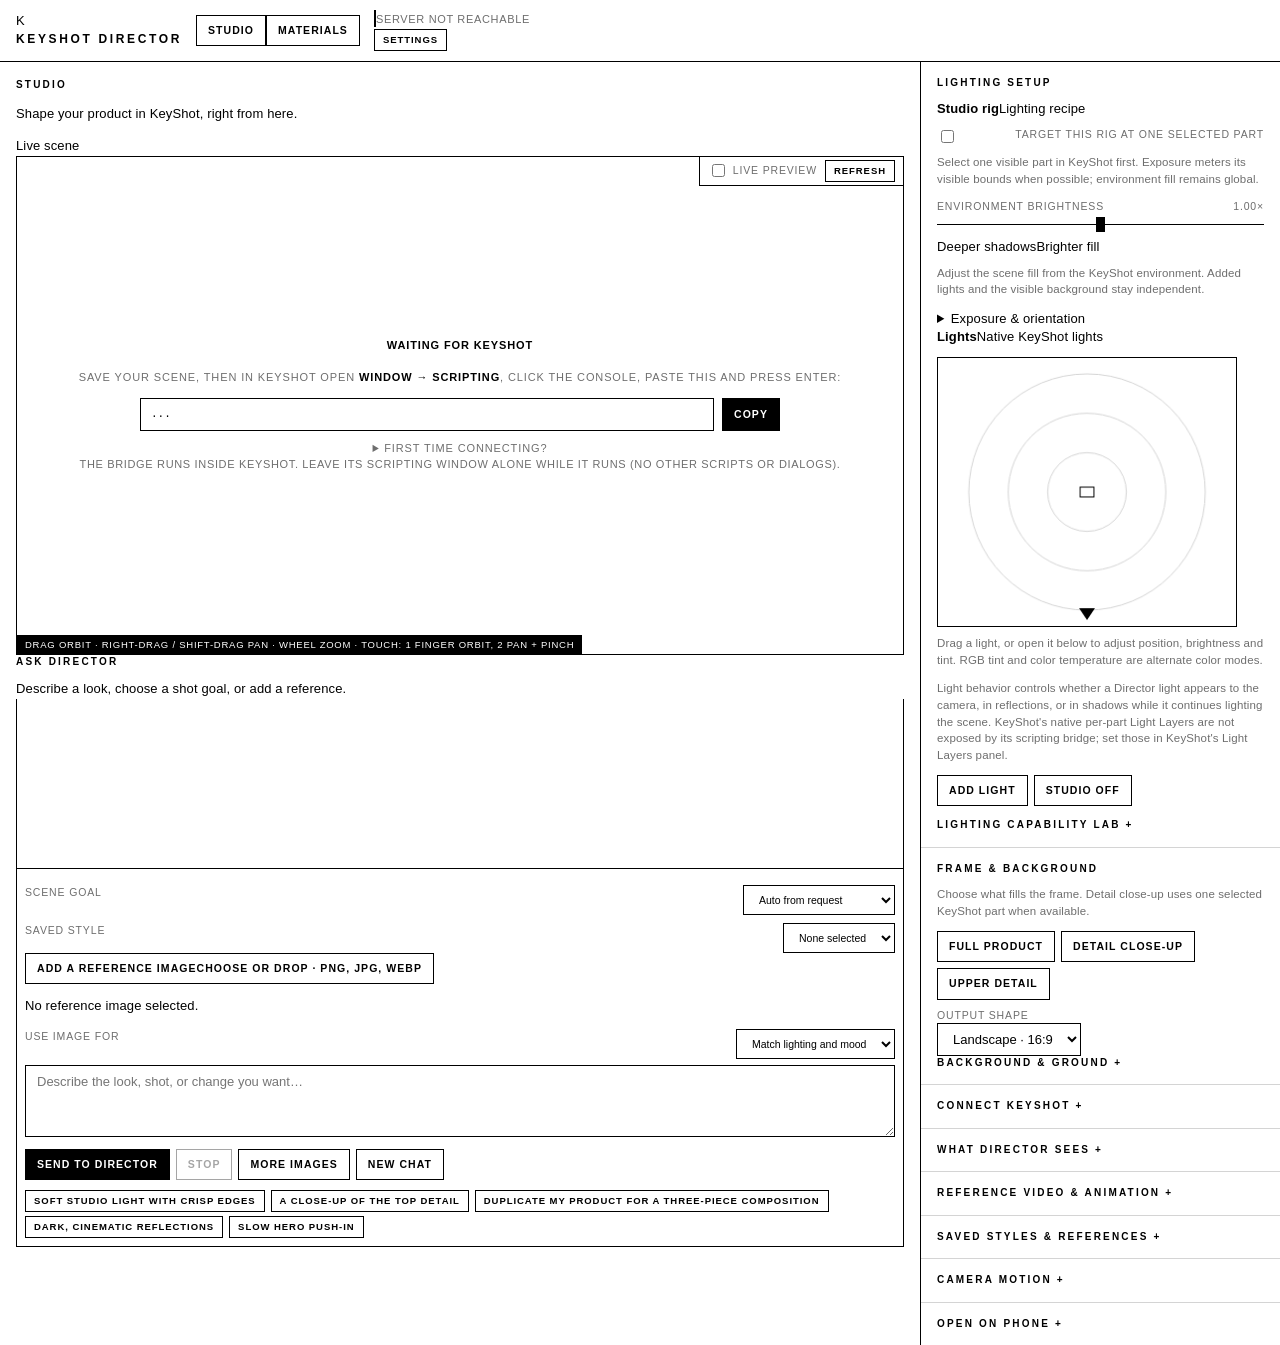
==== server/public/index.html @ d41ec42b "feat: add measured lighting and recoverable material workflows" ====
<!doctype html>
<html lang="en">
<head>
<meta charset="utf-8">
<meta name="viewport" content="width=device-width, initial-scale=1">
<title>KeyShot Director</title>
<style>
  :root { --bg:#fff; --fg:#000; --dim:#6e6e6e; --line:#d4d4d4; }
  * { box-sizing:border-box; }
  html, body { margin:0; background:var(--bg); color:var(--fg); }
  body { font:13px/1.45 "Helvetica Neue", Helvetica, Arial, sans-serif; letter-spacing:.01em; }
  header { display:flex; align-items:center; gap:14px; padding:10px 16px; border-bottom:1px solid var(--fg); }
  header h1 { font-size:12px; margin:0; font-weight:700; letter-spacing:.22em; text-transform:uppercase; }
  .dot { width:9px; height:9px; border:1px solid var(--fg); background:transparent; }
  .dot.ok { background:var(--fg); }
  #status, .dim { color:var(--dim); font-size:11px; letter-spacing:.06em; text-transform:uppercase; }
  header .sp { flex:1; }
  main { display:grid; grid-template-columns:minmax(0,1fr) 360px; gap:0; }
  @media (max-width:900px) { main { grid-template-columns:1fr; } aside { border-left:0 !important; border-top:1px solid var(--fg); } }
  section.col { padding:16px; min-width:0; }
  aside { border-left:1px solid var(--fg); padding:0; min-width:0; }
  h2 { font-size:10px; margin:0 0 10px; font-weight:700; letter-spacing:.22em; text-transform:uppercase; }
  .panel { padding:14px 16px; border-bottom:1px solid var(--line); }
  .panel:last-child { border-bottom:0; }
  /* controls: flat, square, white on black; hover inverts */
  button, select, input, textarea { font:inherit; color:var(--fg); background:var(--bg); border:1px solid var(--fg); padding:7px 11px; }
  button { cursor:pointer; text-transform:uppercase; letter-spacing:.1em; font-size:10.5px; font-weight:600; }
  button:hover:not(:disabled) { background:var(--fg); color:var(--bg); }
  button.solid { background:var(--fg); color:var(--bg); }
  button.solid:hover:not(:disabled) { background:var(--bg); color:var(--fg); }
  button:disabled { opacity:.35; cursor:default; }
  button.sm { padding:3px 8px; font-size:9.5px; }
  button.busy { opacity:.5; pointer-events:none; }
  .row { display:flex; flex-wrap:wrap; gap:6px; align-items:center; }
  label { display:flex; justify-content:space-between; font-size:10.5px; color:var(--dim); letter-spacing:.08em; text-transform:uppercase; margin-top:8px; }
  input[type=range] { -webkit-appearance:none; appearance:none; width:100%; padding:0; border:0; background:transparent; height:16px; margin:2px 0; }
  input[type=range]::-webkit-slider-runnable-track { height:1px; background:var(--fg); }
  input[type=range]::-webkit-slider-thumb { -webkit-appearance:none; width:9px; height:15px; background:var(--fg); border:0; margin-top:-7px; }
  input[type=checkbox] { accent-color:#000; padding:0; width:13px; height:13px; }
  textarea { width:100%; resize:vertical; }
  .mono { font-family:Consolas, "SF Mono", Menlo, monospace; font-size:11px; }
  /* stage / preview */
  .stage { position:relative; border:1px solid var(--fg); background:var(--bg); aspect-ratio:16/9; display:flex; align-items:center; justify-content:center; overflow:hidden; touch-action:none; cursor:grab; }
  .stage.drag { cursor:grabbing; }
  .stage img { width:100%; height:100%; object-fit:contain; user-select:none; -webkit-user-drag:none; display:none; }
  .stage .empty { color:var(--dim); padding:24px; text-align:center; font-size:11px; letter-spacing:.08em; text-transform:uppercase; max-width:100%; }
  .stage .empty b { color:var(--fg); }
  .connectline { display:flex; gap:8px; align-items:stretch; margin:12px auto 10px; max-width:640px; text-transform:none; letter-spacing:0; }
  .cline { flex:1; min-width:0; text-align:left; border:1px solid var(--fg); padding:8px 10px; font:11px/1.4 Consolas, "SF Mono", Menlo, monospace; color:var(--fg); background:var(--bg); word-break:break-all; user-select:all; cursor:text; }
  .connectline button { flex:none; }
  .livebar { position:absolute; right:0; top:0; display:flex; gap:8px; align-items:center; background:var(--bg); border-left:1px solid var(--fg); border-bottom:1px solid var(--fg); padding:3px 8px; z-index:2; }
  .livebar label { margin:0; gap:5px; align-items:center; justify-content:flex-start; }
  .hint { position:absolute; left:0; bottom:0; font-size:9.5px; color:var(--bg); background:var(--fg); padding:3px 8px; letter-spacing:.08em; text-transform:uppercase; pointer-events:none; }
  /* prompt */
  #log { border:1px solid var(--fg); border-top:0; height:170px; overflow:auto; padding:10px 12px; }
  .msg { margin:0 0 10px; white-space:pre-wrap; word-wrap:break-word; }
  .msg.u { color:var(--dim); }
  .msg.u::before { content:"YOU  "; letter-spacing:.14em; font-size:9.5px; font-weight:700; color:var(--fg); }
  .msg.a::before { content:"AI  "; letter-spacing:.14em; font-size:9.5px; font-weight:700; }
  .tl { font-family:Consolas, monospace; font-size:11px; color:var(--dim); margin:0 0 4px; }
  .tl.err { color:var(--fg); text-decoration:underline; }
  #log img { max-width:240px; border:1px solid var(--fg); display:block; margin:4px 0 10px; }
  .promptbar { border:1px solid var(--fg); border-top:0; padding:8px; }
  .thumbs { display:flex; gap:6px; flex-wrap:wrap; margin-bottom:6px; }
  .thumbs div { position:relative; } .thumbs img { height:46px; border:1px solid var(--fg); display:block; }
  .thumbs button { position:absolute; top:0; right:0; padding:0 4px; font-size:10px; }
  .ex { margin:4px 6px 0 0; }
  /* studio */
  #stagecv { width:100%; max-width:300px; border:1px solid var(--fg); background:var(--bg); margin-top:10px; touch-action:none; display:block; }
  .lrow { border:1px solid var(--line); margin-top:6px; }
  .lrow > summary { cursor:pointer; padding:6px 9px; display:flex; align-items:center; gap:8px; list-style:none; font-size:11px; }
  .lrow > summary::-webkit-details-marker { display:none; }
  .lrow .sw { width:8px; height:8px; background:var(--fg); flex:none; }
  .lrow .rm { margin-left:auto; }
  .lrow .body { padding:0 10px 10px; }
  .lrow .chk { display:flex; gap:12px; margin-top:8px; font-size:10.5px; color:var(--dim); }
  .lrow .chk label { margin:0; justify-content:flex-start; gap:5px; align-items:center; }
  .blurb { font-size:11.5px; color:var(--dim); margin-top:8px; }
  details.fold > summary { cursor:pointer; list-style:none; font-size:10px; font-weight:700; letter-spacing:.22em; text-transform:uppercase; }
  details.fold > summary::-webkit-details-marker { display:none; }
  details.fold > summary::after { content:" +"; } details.fold[open] > summary::after { content:" \2212"; }
  .style { border:1px solid var(--line); padding:8px 10px; margin-top:6px; }
  .drop { border:1px dashed var(--fg); padding:18px 10px; text-align:center; cursor:pointer; font-size:11px; letter-spacing:.08em; text-transform:uppercase; }
  .drop.over, .drop:hover { background:var(--fg); color:var(--bg); } .drop.over .dim, .drop:hover .dim { color:var(--bg); }
  .chk2 { display:flex; gap:14px; margin-top:8px; } .chk2 label { margin:0; justify-content:flex-start; gap:5px; align-items:center; }
  .toast { position:fixed; bottom:14px; left:50%; transform:translateX(-50%); background:var(--fg); color:var(--bg); padding:8px 14px; display:none; max-width:90vw; font-size:12px; z-index:9; }
  dialog { background:var(--bg); color:var(--fg); border:1px solid var(--fg); padding:18px; width:min(440px, 92vw); }
  dialog::backdrop { background:#fffc; }
  #qr { background:#fff; border:1px solid var(--fg); padding:6px; display:inline-block; margin-top:8px; }
</style>
<link rel="stylesheet" href="/director.css">
</head>
<body>
<!-- THESIS: A premium workbench for directing the live KeyShot scene. OWN-WORLD: Graphite navigation, warm silver surfaces, precise blue actions, and the user's live render as the hero. STORY: Shape the light, state the intent, then refine from evidence. FIRST VIEWPORT: Scene, unified Director brief, and lighting controls in one glance. FORM: Wide render with focused native controls; Materials pairs the same live render with the real inspector. FINISH: Clear hierarchy, responsive touch targets, explicit scene state, and no simulated controls. -->
<header class="app-header">
  <div class="brand-lockup"><span class="brand-mark" aria-hidden="true">K</span><h1>KeyShot Director</h1></div>
  <nav class="workspace-nav" aria-label="Workspaces"><button type="button" data-workspace="studio" aria-current="page">Studio</button><button type="button" data-workspace="materials">Materials</button></nav>
  <div class="header-actions"><div class="connection-status"><span class="dot" id="dot"></span><span id="status">connecting</span></div><span class="dim" id="mode"></span>
    <button class="sm solid" id="connectQuick" data-copy disabled hidden title="Copy the KeyShot console command. In KeyShot, open Window → Scripting, paste it into the console, and press Enter." aria-label="Copy KeyShot hookup command">Copy hookup</button>
    <button class="sm" id="settingsBtn">Settings</button>
  </div>
</header>
<main id="studioWorkspace">
  <section class="col">
    <div class="stage-heading"><div><h2>Studio</h2><p>Shape your product in KeyShot, right from here.</p></div><span class="scene-tag">Live scene</span></div>
    <div id="studioStageHome" class="studio-stage-host"><div class="stage" id="stage"><img id="shot" alt="" draggable="false"><div class="empty" id="empty"><b>Waiting for KeyShot</b><br><br>Save your scene, then in KeyShot open <b>Window &rarr; Scripting</b>, click the console, paste this and press Enter:<div class="connectline"><code class="cline">...</code><button class="solid" data-copy>Copy</button></div><details class="first-run-guide"><summary>First time connecting?</summary><ol><li>In KeyShot, open <b>Window &rarr; Scripting</b>.</li><li>Choose <b>KeyShot Director</b> and click <b>Run</b>. If missing on Windows, run <b>Install KeyShot Director.bat</b> from the extracted download. On Mac, run <code>bash install-mac.sh</code> and add the printed folder in KeyShot Preferences &rarr; Folders &rarr; Scripts.</li><li>Or paste the command above in KeyShot's scripting console and press Enter.</li></ol><p>Keep the Director app window and KeyShot open while you work. Once connected, the live scene appears here.</p></details><span class="dim">The bridge runs inside KeyShot. Leave its scripting window alone while it runs (no other scripts or dialogs).</span></div><div class="livebar"><label><input type="checkbox" id="live"> live preview</label><button class="sm" id="refresh">Refresh</button></div><div class="hint">drag orbit &middot; right-drag / shift-drag pan &middot; wheel zoom &middot; touch: 1 finger orbit, 2 pan + pinch</div></div></div>
      <div class="conversation-heading"><h2>Ask Director</h2><span>Describe a look, choose a shot goal, or add a reference.</span></div>
    <div id="log"></div>
    <div class="promptbar">
      <div class="director-context">
        <label for="lightingFocus">Scene goal
        <select id="lightingFocus"><option value="auto">Auto from request</option><option value="catalog_studio">Clean catalog studio</option><option value="hero_product">Soft hero product</option><option value="macro_detail">Close-up / macro detail</option><option value="low_key_moody">Low-key / moody</option><option value="dramatic_color">Dramatic colored light</option><option value="glass_transparency">Glass / transparent</option><option value="reflective_metal">Reflective metal</option></select></label>
        <label for="directorStyle">Saved style
          <select id="directorStyle"><option value="">None selected</option></select></label>
      </div>
      <div class="director-reference-row">
        <button class="photo-drop" id="photoDrop" type="button"><img id="photoRef" alt="Selected reference" hidden><span id="photoDropText">Add a reference image<span>Choose or drop · PNG, JPG, WebP</span></span></button>
        <input id="photoFile" type="file" accept="image/png,image/jpeg,image/webp" hidden>
        <div class="director-reference-details"><p id="referenceSelection">No reference image selected.</p><button id="clearPhoto" type="button" hidden>Remove image</button><label for="referenceUse" id="referenceUseLabel" hidden>Use image for<select id="referenceUse"><option value="match">Match lighting and mood</option><option value="context">Director context only</option></select></label></div>
      </div>
      <div class="thumbs" id="thumbs"></div>
      <textarea id="prompt" rows="3" placeholder="Describe the look, shot, or change you want…"></textarea>
      <div class="director-match-options" id="directorMatchOptions" hidden><label><input id="photoFraming" type="checkbox"> Match reference framing too</label><label for="photoQuality">Refinement <select id="photoQuality"><option value="refined">Measured refinement</option><option value="quick">Quick first look</option></select></label>
        <details id="photoRefinementOptions"><summary>Measurement region &amp; refinement limits</summary>
          <p class="dim">Set a tight rectangle around the product or detail in your reference. Director compares it with the projected bounds of one selected KeyShot part, or the whole product. Overlapping objects may enter that region. Without a reference region, the first look is kept.</p>
          <label><input id="photoMeasureRegion" type="checkbox"> Use this reference rectangle</label>
          <div class="row"><label>Left % <input id="photoRegionX0" type="number" min="0" max="97" value="0"></label><label>Top % <input id="photoRegionY0" type="number" min="0" max="97" value="0"></label><label>Right % <input id="photoRegionX1" type="number" min="3" max="100" value="100"></label><label>Bottom % <input id="photoRegionY1" type="number" min="3" max="100" value="100"></label></div>
          <label>Improve <select id="photoObjective"><option value="highlight_position">Highlight position</option><option value="contrast">Contrast range</option><option value="tone">Highlight brightness</option></select></label>
          <label>Candidate limit <select id="photoAttempts"><option value="1">1</option><option value="2" selected>2</option><option value="3">3</option></select></label>
          <fieldset id="photoLocks"><legend>Keep fixed while refining</legend><label><input type="checkbox" value="position"> Source positions</label><label><input type="checkbox" value="power"> Power</label><label><input type="checkbox" value="color"> Light color</label><label><input type="checkbox" value="shape"> Source shape</label><label><input type="checkbox" value="environment"> Environment</label></fieldset>
          <p class="dim">At most 12 preview captures and 8 minutes per match. Only improvements beyond repeat-render variation are kept. Scores describe this image objective, not overall photographic similarity.</p>
        </details>
      </div>
      <div class="row" style="margin-top:6px">
        <button id="send" class="solid">Send to Director</button>
        <button id="stopBtn" disabled>Stop</button>
        <button id="attach">More images</button><input type="file" id="file" accept="image/*" multiple hidden>
        <button id="newchat" title="Forget this conversation">New chat</button>
        <span class="dim" id="busy"></span>
      </div>
      <div id="examples" style="margin-top:6px"></div>
      <p class="director-privacy" id="directorPrivacy" hidden>For lighting matches, the reference and KeyShot previews go to your selected AI provider. Materials remain untouched. Save your scene in KeyShot to keep the result.</p>
    </div>
    <section class="director-result" id="directorResult" aria-label="Lighting match result" hidden><div class="director-result-heading"><span class="photo-phase" id="photoPhase">Ready for a reference</span><div id="photoProgress" role="status" aria-live="polite"></div></div><div class="row director-result-actions"><button id="photoStop" disabled>Stop &amp; restore</button><button id="photoUndo" disabled>Undo look</button></div><details id="photoEvidence" hidden><summary>Lighting decisions &amp; limits</summary><div id="photoDecisions"></div></details><div id="photoComparison" hidden><div class="photo-compare"><figure><img id="photoBefore" alt="KeyShot render before matching"><figcaption>Before</figcaption></figure><figure><img id="photoAfter" alt="Actual KeyShot render after matching"><figcaption>Matched lighting</figcaption></figure></div><div class="row"><a id="photoDownload" download>Download preview</a><a id="photoRecipe" download>Download lighting recipe</a><span class="dim">Preview quality · use KeyShot for final output</span></div></div></section>
  </section>

  <aside>
    <section class="panel" aria-labelledby="frameTitle"><h2 id="frameTitle">Frame &amp; background</h2><p class="blurb">Choose what fills the frame. Detail close-up uses one selected KeyShot part when available.</p>
      <div class="row"><button data-frame="hero">Full product</button><button data-frame="detail">Detail close-up</button><button data-frame="upper">Upper detail</button></div>
      <label for="frameAspect">Output shape</label><select id="frameAspect"><option value="1.7777777778">Landscape · 16:9</option><option value="1">Square · 1:1</option><option value="0.8">Portrait · 4:5</option></select>
      <details class="fold" id="environmentFold"><summary>Background &amp; ground</summary><label for="envColor">Backdrop color <input id="envColor" type="color" value="#f5f5f5"></label><label><input id="envShadows" type="checkbox" checked> Ground shadows</label><label><input id="envReflections" type="checkbox"> Ground reflections</label><button id="environmentApply">Apply background</button></details>
    </section>
    <div class="panel">
      <details class="fold" id="connectFold"><summary>Connect KeyShot</summary>
        <div class="dim" style="margin:8px 0;text-transform:none;letter-spacing:0;font-size:11.5px">Save your scene. In KeyShot: <b>Window &rarr; Scripting</b>, click the console, paste, Enter. Run it again if the header says the bridge is not running (it lasts up to 4 hours).</div>
        <div class="connectline"><code class="cline">...</code><button class="solid" data-copy>Copy</button></div>
      </details>
    </div>

    <div class="panel">
      <details class="fold" id="sceneContextFold">
        <summary>What Director sees</summary>
        <p class="blurb">A read-only snapshot of the open scene. Refresh when you change selection or materials.</p>
        <div class="row scene-context-actions"><button id="sceneContextRefresh" type="button" disabled>Refresh scene facts</button><span id="sceneContextStatus" role="status" aria-live="polite">Connect KeyShot to inspect</span></div>
        <div id="sceneContextOutput" class="scene-context-output"><p class="scene-context-empty">Check what KeyShot is exposing before you ask for a focused change.</p></div>
      </details>
    </div>

    <div class="panel">
      <details class="fold"><summary>Reference video &amp; animation</summary>
      <button class="drop" id="vdrop" type="button" aria-label="Choose a product video or drop it here">Drop a product video here<br><span class="dim">or click to choose &middot; mp4 / mov / webm</span></button>
      <input type="file" id="vfile" accept="video/*" hidden>
      <div class="chk2"><label><input type="checkbox" id="vlight" checked> match lighting</label><label><input type="checkbox" id="vcam" checked> match camera</label></div>
      <div class="blurb">Point the camera at the <b>front of your product</b> first: that view becomes the video's opening shot.</div>
      <div id="vlog" class="mono dim" style="margin-top:8px;white-space:pre-wrap"></div>
      <div class="row" style="margin-top:8px"><button id="vplay">Play move</button><button id="vrender" class="solid">Render video</button><button id="vstop" disabled>Stop</button></div>
      <div class="row" style="margin-top:8px"><select id="vsize"><option value="1280x720">1280 &times; 720</option><option value="1920x1080">1920 &times; 1080</option><option value="1080x1920">1080 &times; 1920 vertical</option><option value="1080x1080">1080 &times; 1080 square</option><option value="640x360">640 &times; 360 draft</option></select>
        <select id="vfps"><option>24</option><option>30</option><option>12</option></select>
        <select id="vq" title="Render time per frame"><option value="2">draft 2s/frame</option><option value="6" selected>good 6s/frame</option><option value="20">high 20s/frame</option><option value="60">final 60s/frame</option></select></div>
      <div id="rlog" class="mono dim" style="margin-top:8px;white-space:pre-wrap"></div>
      <video id="rvid" controls loop style="display:none;width:100%;margin-top:8px;border:1px solid #fff"></video>
      </details>
    </div>

    <div class="panel" id="studioPanel">
      <h2>Lighting setup</h2>
      <div class="lighting-section-heading"><b>Studio rig</b><span>Lighting recipe</span></div>
      <div class="row" id="rigs"></div>
      <div class="blurb" id="rigBlurb"></div>
      <label class="rig-target-toggle"><input id="rigSelectedTarget" type="checkbox"> Target this rig at one selected part</label>
      <p class="blurb rig-target-note">Select one visible part in KeyShot first. Exposure meters its visible bounds when possible; environment fill remains global.</p>
      <label for="envFill">Environment brightness <span id="venvfill" aria-live="polite">1.00&times;</span></label><input type="range" id="envFill" min="0" max="2" step="0.01" value="1" aria-label="Environment brightness">
      <div class="range-captions" aria-hidden="true"><span>Deeper shadows</span><span>Brighter fill</span></div>
      <p class="blurb environment-fill-help">Adjust the scene fill from the KeyShot environment. Added lights and the visible background stay independent.</p>
      <details class="secondary-control"><summary>Exposure &amp; orientation</summary>
        <label>Exposure <span id="vexp">1.00&times;</span></label><input type="range" id="exp" min="-2" max="2" step="0.05" value="0">
        <label class="mirror-control"><input type="checkbox" id="mirror"> mirror left / right</label>
      </details>
      <div class="lighting-section-heading lights-heading"><b>Lights</b><span>Native KeyShot lights</span></div>
      <canvas id="stagecv" width="300" height="270" title="Top-down stage. Camera is at the bottom. Drag a light to move it."></canvas>
      <p class="blurb stage-help">Drag a light, or open it below to adjust position, brightness and tint. RGB tint and color temperature are alternate color modes.</p>
      <div id="lightlist"></div>
      <p class="blurb">Light behavior controls whether a Director light appears to the camera, in reflections, or in shadows while it continues lighting the scene. KeyShot's native per-part Light Layers are not exposed by its scripting bridge; set those in KeyShot's Light Layers panel.</p>
      <div class="row" style="margin-top:8px"><button id="addlight">Add light</button><button id="studiooff" title="Remove every light this app made and restore your original environment">Studio off</button></div>
      <div id="lightStatus" class="blurb"></div>
      <details class="fold" id="lightingApiLab" style="margin-top:12px">
        <summary>Lighting capability lab</summary>
        <p class="blurb">Scene snapshots and graph inspection are read-only. Pass capture makes one bounded preview render and saves diagnostic files locally; it does not edit or save the scene. Capture once, adjust the lighting, then capture again to compare product and non-product pixels.</p>
        <div class="row" style="margin-top:8px"><button id="lightingLabSnapshot" type="button">Snapshot scene state</button></div>
        <div class="row" style="margin-top:8px"><button id="lightingLabSurface" type="button">Inspect lighting control API</button></div>
        <div class="row" style="margin-top:8px">
          <select id="lightingLabType" aria-label="Light type to inspect"><option value="area">Area</option><option value="point">Point</option><option value="ies">IES</option><option value="spotlight">Spotlight</option></select>
          <button id="lightingLabInspect" type="button">Inspect</button>
          <button id="lightingLabReplay" type="button" disabled>Replay with selected type</button>
        </div>
        <div class="chk2" id="lightingLabPasses" aria-label="Diagnostic render passes">
          <label><input type="checkbox" value="clown" checked> Clown mask</label>
          <label><input type="checkbox" value="reflection" checked> Reflection</label>
          <label><input type="checkbox" value="shadow" checked> Shadow</label>
          <label><input type="checkbox" value="direct"> Direct</label>
          <label><input type="checkbox" value="indirect"> Indirect</label>
          <label><input type="checkbox" value="raw"> Raw</label>
          <label><input type="checkbox" value="depth"> Depth</label>
          <label><input type="checkbox" value="normals"> Normals</label>
        </div>
        <div class="row" style="margin-top:8px"><button id="lightingLabCapture" type="button">Capture selected passes</button><button id="lightingLabReplayCapture" type="button" disabled>Capture again + compare</button></div>
        <div id="lightingLabStatus" class="blurb" aria-live="polite"></div>
        <pre id="lightingLabOutput" class="mono" style="max-height:220px;overflow:auto;white-space:pre-wrap;border:1px solid var(--line);padding:8px;margin:8px 0 0"></pre>
        <div id="lightingLabImages" style="display:flex;gap:8px;flex-wrap:wrap;margin-top:8px"></div>
      </details>
    </div>

    <div class="panel">
      <div class="material-inspector-content">
        <p class="blurb">Inspect the live scene material. Make a copy before changing a finish that is shared by other parts.</p>
        <div class="row"><select id="materialSelect" aria-label="Scene material"></select><button id="materialRefresh">Refresh</button><button type="button" id="materialSceneEditContext">Edit with chat</button></div>
        <div id="materialEditControls" class="material-edit-controls" hidden><div><b id="materialEditTitle">Scene material is read-only</b><p id="materialEditHelp">Enable edits to change exposed values on this material in the live KeyShot scene.</p></div><button type="button" id="materialEditToggle">Enable edits</button></div>
        <p class="material-map-note">Source material graphs stay protected in the copy workflow. Imported image maps can be applied to the independent copy below, or used to build a new unassigned material.</p>
        <div class="row" style="margin-top:8px"><input id="materialName" placeholder="New material name" aria-label="New material name"><button id="materialCreate">Create</button></div>
        <div id="materialNodes" class="blurb"></div>
        <div class="row" style="margin-top:8px"><button id="materialUndo">Undo edit</button><button id="materialSave">Save package</button><button id="materialDiscard">Discard</button></div>
        <div id="materialStatus" class="blurb"></div>
      </div>
    </div>

    <div class="panel">
      <details class="fold" id="styleLibraryFold"><summary>Saved styles &amp; references</summary>
        <p class="blurb">Collect images into a named style, then select it beside your Director prompt.</p>
        <label for="styleName">Style name</label><input id="styleName" placeholder="e.g. Brushed metal campaign" maxlength="64">
        <button type="button" id="styleDrop" class="workspace-drop">Drop or paste reference images <span>PNG, JPEG or WebP · up to 8 at a time</span></button><input id="styleFiles" type="file" accept="image/png,image/jpeg,image/webp" multiple hidden>
        <div id="styleThumbs" class="workspace-thumbs"></div><div class="row"><button id="styleSave" class="solid">Save images to style</button><button id="styleClear">Clear selection</button></div><p id="styleUploadStatus" class="blurb" role="status"></p>
        <div id="styles"></div><div id="matchlog" class="mono dim" style="margin-top:8px;white-space:pre-wrap"></div>
      </details>
    </div>

    <div class="panel">
      <details class="fold" id="motion"><summary>Camera motion</summary>
        <div class="dim" style="margin:8px 0;text-transform:none;letter-spacing:0;font-size:11.5px">Live previews of camera moves. (KeyShot's timeline can't be written by script; render the move from here, or key it in KeyShot.)</div>
        <div class="row" id="presets"></div>
        <div class="row" style="margin-top:8px"><button id="rec">Record</button><button id="smooth">Smooth</button><button id="play" class="solid">Play</button><button id="stop">Stop</button></div>
        <textarea id="recipe" class="mono" rows="7" spellcheck="false" style="margin-top:8px"></textarea>
      </details>
    </div>

    <div class="panel">
      <details class="fold"><summary>Open on phone</summary>
        <div id="qr"></div><div id="qrurl" class="dim mono" style="margin-top:6px;text-transform:none"></div>
      </details>
    </div>
  </aside>
</main>

<section id="materialsWorkspace" class="workspace-page" hidden aria-labelledby="materialsTitle">
  <div class="workspace-heading"><div><h2 id="materialsTitle">Materials</h2><p>Build and tune finishes on your current KeyShot scene.</p></div><span class="scene-tag">Live scene</span></div>
  <section id="libraryMaterialCopyCard" class="workspace-card library-material-quick" aria-label="Quick copy from the KeyShot library">
    <details class="quick-library-details"><summary>Quick copy to current KeyShot selection</summary>
      <p class="blurb">Search the real KeyShot library, select your target part in KeyShot, then create an independent copy. The library source stays unchanged.</p>
      <div class="texture-import-flow"><div><label for="libraryMaterialSearch">Find a material</label><input id="libraryMaterialSearch" type="search" placeholder="Search material or library folder"></div><div><label for="libraryMaterialSelect">KeyShot library result</label><select id="libraryMaterialSelect" aria-label="KeyShot library material"><option value="">Search the library to load materials</option></select></div></div>
      <div class="row"><button type="button" id="libraryMaterialSearchButton">Search KeyShot library</button><button type="button" id="libraryMaterialCopyButton" class="solid" disabled>Copy to selected part</button></div>
      <p id="libraryMaterialStatus" class="blurb" role="status" aria-live="polite">Select the part(s) in KeyShot before creating the copy. Then tell Material Director how you want the copy changed.</p>
    </details>
  </section>
  <div class="materials-workbench">
    <div class="materials-primary">
      <section class="workspace-card materials-preview-card" aria-labelledby="materialsPreviewTitle">
        <div class="materials-preview-heading"><div><h3 id="materialsPreviewTitle">Current scene</h3><p>Your live KeyShot preview stays in sync with Studio.</p></div><span class="scene-tag">Live preview</span></div>
        <div id="materialsStageHost"></div>
      </section>
    <div class="workspace-card material-chat">
      <div class="material-chat-heading"><div><h3>Material Director</h3><p>Describe the finish, add reference photos, or bring in a Poliigon texture set.</p></div></div>
      <div id="materialContext" class="material-context" hidden><div><span class="material-context-label">Working on</span><strong id="materialContextName"></strong><small id="materialContextNote"></small></div><button type="button" id="materialContextClear" class="text-button">Clear</button></div>
      <div id="materialChatLog" role="log" aria-live="polite" aria-label="Material Director conversation"><p class="chat-empty">Your conversation and build results will appear here. Start with a finish description or add a reference below.</p></div>
      <div class="material-composer">
      <label for="materialPrompt">Your direction</label>
      <textarea id="materialPrompt" rows="3" placeholder="Fine bead-blasted aluminum, cool silver, a soft satin sheen…"></textarea>
      <button type="button" id="materialDrop" class="workspace-drop"><span id="materialDropText">Add references or a Poliigon folder <small>Drop the texture folder and loose reference pictures together, or choose images</small></span></button><input id="materialFile" type="file" accept="image/png,image/jpeg,image/webp" multiple hidden>
      <p id="materialDropStatus" class="material-drop-status" role="status" aria-live="polite"></p>
      <div class="material-reference-heading"><span id="materialImageCount" aria-live="polite">No references added</span><button type="button" id="materialClearImages" class="text-button" hidden>Clear all</button></div><div id="materialThumbs" class="material-reference-grid" aria-label="Material reference images"></div>
      <div class="material-ratio-row"><label for="materialImageAspect">Generated material image ratio</label><select id="materialImageAspect" aria-describedby="materialImageAspectNote"><option value="original">Match reference</option><option value="1:1">Square · 1:1</option><option value="4:3">Landscape · 4:3</option><option value="3:2">Landscape · 3:2</option><option value="16:9">Wide · 16:9</option><option value="3:4">Portrait · 3:4</option><option value="2:3">Portrait · 2:3</option><option value="9:16">Tall · 9:16</option></select><small id="materialImageAspectNote">Saved as a preference for future material image generation. Image generation is not available yet.</small></div>
      <div class="row"><button id="materialSend" class="solid">Ask Material Director</button><button id="materialStop" disabled hidden>Stop</button><button id="materialNewChat">New chat</button></div>
      <p class="blurb">Source materials stay unchanged in copy workflows. Reference photos are sent to your selected AI provider for this request and aren’t saved as training data.</p>
      </div>
    </div>
    </div>
    <aside class="materials-inspector-column">
      <section class="workspace-card materials-inspector-card" aria-labelledby="materialsInspectorTitle">
        <div class="materials-inspector-heading"><div><h3 id="materialsInspectorTitle">Material inspector</h3><p>Live scene values and connected map signals.</p></div></div>
        <div id="materialInspectorHost"></div>
      </section>
    </aside>
  </div>
  <section class="materials-tools" aria-label="Material tools">
  <nav class="material-tools-nav" role="tablist" aria-label="Material tools">
    <button id="materialTextureTab" type="button" role="tab" aria-selected="false" aria-controls="materialTexturePanel" data-material-tab="texture">Texture sets</button>
    <button id="materialLibraryTab" type="button" role="tab" aria-selected="false" aria-controls="materialLibraryPanel" data-material-tab="library">KeyShot library</button>
    <button id="materialSavedTab" type="button" role="tab" aria-selected="false" aria-controls="materialSavedPanel" data-material-tab="saved">Saved materials</button>
  </nav>
  <div id="materialToolPanels">
  <section id="materialTexturePanel" class="workspace-card material-subpanel material-texture-import" role="tabpanel" aria-labelledby="materialTextureTitle" hidden>
    <div class="material-assets-heading"><div><h3 id="materialTextureTitle">Texture sets</h3><p>Import Poliigon maps, review channels, then build a separate KeyShot material.</p></div><span class="scene-tag">Source maps stay unchanged</span></div>
    <div class="texture-import-card">
      <div class="texture-import-card-heading"><div><h4>Import a Poliigon asset</h4><p>Choose the downloaded asset folder. The original files are copied into Material Lab and kept unchanged.</p></div><span class="scene-tag">Folder import</span></div>
      <div class="texture-import-flow">
        <div><label for="textureSetName">Name this texture set <span class="dim">(optional)</span></label><input id="textureSetName" type="text" placeholder="Uses the folder name if blank" maxlength="100"></div>
        <div class="texture-import-action"><button type="button" id="textureSetChoose" class="solid">Import Poliigon folder</button><input id="textureSetFiles" type="file" multiple webkitdirectory directory hidden accept=".png,.jpg,.jpeg,.webp,.tif,.tiff,.exr,.hdr,.mtlx"></div>
      </div>
      <p class="texture-import-note">Recognizes Base Color, Roughness, Metallic, Normal, Displacement, Bump, Specular and AO maps. MaterialX files are kept as conversion hints.</p>
      <p id="textureSetStatus" class="blurb" role="status" aria-live="polite">Select the Poliigon folder that contains the downloaded maps.</p>
    </div>
    <p id="textureBuildStatus" class="blurb" role="status" aria-live="polite"></p>
    <div id="textureSetList" class="material-asset-list" role="list"><p class="chat-empty">No texture sets imported yet.</p></div>
  </section>
  <section id="materialLibraryPanel" class="workspace-card material-subpanel material-assets" role="tabpanel" aria-labelledby="materialCopyTitle" hidden>
    <div class="material-assets-heading"><div><h3 id="materialCopyTitle">KeyShot Material Library</h3><p>Browse the loaded KeyShot library, copy a material onto one part, then edit the copy’s image maps. The library entry stays untouched.</p></div><button type="button" id="materialLibraryRefresh">Refresh library</button></div>
    <div id="libraryQuickCopyHost"></div>
    <div class="texture-import-flow">
      <div><label for="materialLibrarySearch">Find a material</label><input id="materialLibrarySearch" type="search" placeholder="Search library names"></div>
      <div><label for="materialLibrarySelect">Library material</label><select id="materialLibrarySelect" size="7" aria-label="KeyShot library materials"></select></div>
      <div class="material-context-action"><span>Selected library material</span><button type="button" id="materialLibraryEditContext">Edit with Material Director</button></div>
      <div><label for="materialCopyPart">Apply copy to this part</label><select id="materialCopyPart" aria-label="Scene part to receive the library copy"></select></div>
      <div><label for="materialCopyName">Copy label</label><input id="materialCopyName" type="text" value="Director Library Copy" maxlength="80"></div>
      <div><label for="materialMapRole">Image channel</label><select id="materialMapRole"><option value="bump">Bump</option><option value="normal">Normal</option><option value="base-color">Base Color</option><option value="roughness">Roughness</option></select></div>
      <div><label for="materialMapSet">Use imported map</label><select id="materialMapSet" aria-label="Imported material map"><option value="">No imported maps yet</option></select></div>
      <div><label for="materialMapFile">Choose image</label><input id="materialMapFile" type="file" accept="image/png,image/jpeg,image/webp,image/tiff,.tif,.exr,.hdr"></div>
      <div><label for="materialBumpStrength">Bump strength (Bump/Normal only)</label><input id="materialBumpStrength" type="number" step="any" placeholder="Keep current"></div>
    </div>
    <div class="row"><button type="button" id="materialCopyMake" class="solid">Copy library material to part</button><button type="button" id="materialBumpApply" disabled>Apply channel map / bump</button><button type="button" id="materialCopySave" disabled>Save copy to library</button></div>
    <p id="materialCopyStatus" class="blurb" role="status" aria-live="polite">Search for a library material and select the part to receive its independent copy.</p>
  </section>
  <section id="materialSavedPanel" class="workspace-card material-subpanel material-assets" role="tabpanel" aria-labelledby="materialAssetsTitle" hidden>
    <div class="material-assets-heading"><div><h3 id="materialAssetsTitle">Your material files</h3><p>Finished materials are saved here automatically as reusable KeyShot library entries and portable packages.</p></div><div class="row"><button type="button" id="materialOpenFolder">Show in folder</button><button type="button" id="materialAssetsRefresh">Refresh</button></div></div>
    <p class="material-folder mono" id="materialFolderPath" aria-live="polite"></p>
    <div id="materialAssetList" class="material-asset-list" role="list"><p class="chat-empty">Loading material packages…</p></div>
  </section>
  </div>
  </section>
</section>

<dialog id="settings">
  <h2>Settings</h2>
  <div class="dim" style="text-transform:none;letter-spacing:0;font-size:12px;margin-bottom:10px">Pick what answers your prompts. No API key needed for the first two: <b>your signed-in Claude CLI</b> (Claude subscription), <b>your signed-in Codex CLI</b> (ChatGPT account), or <b>your own Anthropic API key</b> (stored only on this computer). With none, the prompt box runs in offline mode for basic commands.</div>
  <label>Engine</label><select id="engine" style="width:100%"><option value="auto">Automatic (Claude CLI, then ChatGPT Codex CLI, then API key, then offline)</option><option value="cli">Claude CLI only</option><option value="codex">ChatGPT (Codex CLI) only</option><option value="api">API key only</option><option value="offline">Offline</option></select>
  <div id="cliState" class="mono" style="white-space:pre-wrap;margin:10px 0 6px"></div>
  <label>Claude CLI path (only if it was not found)</label><input type="text" id="cliPath" style="width:100%" placeholder="C:\...\claude.exe">
  <div id="codexState" class="mono" style="white-space:pre-wrap;margin:10px 0 6px"></div>
  <label>Codex (ChatGPT) CLI path (only if it was not found)</label><input type="text" id="codexPath" style="width:100%" placeholder="C:\...\codex.exe">
  <label for="codexModel">ChatGPT / Codex model</label><input type="text" id="codexModel" style="width:100%" placeholder="Use your Codex default"><div class="dim" style="text-transform:none;letter-spacing:0;font-size:11.5px;margin-top:5px">Optional model ID passed to Codex CLI. Leave blank to use the model selected by your Codex account. Examples depend on your account and CLI version.</div>
  <div class="row" style="margin-top:6px"><button class="sm" id="cliRecheck">Check again</button></div>
  <label>API key</label><input type="password" id="apikey" style="width:100%" placeholder="sk-ant-..." autocomplete="off">
  <label for="model">Claude API model</label><input type="text" id="model" style="width:100%">
  <div class="row" style="margin-top:14px"><button class="solid" id="saveSettings">Save</button><button id="closeSettings">Close</button></div>
  <div class="dim" style="margin:16px 0 6px;text-transform:uppercase">Stop / restart</div>
  <div class="row"><button id="disconnectBtn" title="Tells the bridge running inside KeyShot to stop, so you can run the launcher again">Disconnect KeyShot</button><button id="restartBtn">Restart app</button><button id="quitBtn">Quit app</button></div>
  <div class="dim" style="text-transform:none;letter-spacing:0;font-size:11.5px;margin-top:6px">Disconnect ends the bridge in KeyShot (run the launcher again to reconnect). Restart / Quit act on this app's server window.</div>
</dialog>
<div class="toast" id="toast"></div>
<script src="https://cdnjs.cloudflare.com/ajax/libs/qrcodejs/1.0.0/qrcode.min.js"></script>
<script>
const $ = id => document.getElementById(id);
const D2R = Math.PI / 180;
let P = null, sending = false, dirty = false, qrDone = false, ST = null, CFG = { hasKey: false };

function toast(m) { const t = $('toast'); t.textContent = m; t.style.display = 'block'; clearTimeout(toast.t); toast.t = setTimeout(() => (t.style.display = 'none'), 5000); }
async function api(path, body) {
  const r = await fetch(path, body === undefined ? {} : { method: 'POST', headers: { 'Content-Type': 'application/json' }, body: JSON.stringify(body) });
  const j = await r.json(); if (!r.ok) throw new Error(j.error || r.status); return j;
}
function sceneContextFact(label, value) {
  if (value === undefined || value === null || value === '') return null;
  const item = document.createElement('div'); item.className = 'scene-context-fact';
  const term = document.createElement('span'); term.textContent = label;
  const detail = document.createElement('strong'); detail.textContent = String(value);
  item.append(term, detail); return item;
}
function renderSceneContext(context) {
  const output = $('sceneContextOutput'), scene = context.scene || {}, active = context.active || {};
  const environment = context.environment || {}, camera = context.camera || {}, render = context.render || {};
  const selection = context.target?.selection || [], facts = document.createElement('div');
  facts.className = 'scene-context-facts';
  const cameraText = [camera.lens_type, Number.isFinite(camera.fov) ? `${camera.fov}° FOV` : null,
    Number.isFinite(camera.focal) ? `${camera.focal} mm` : null].filter(Boolean).join(' · ');
  const environmentName = environment.name || environment.hdri_name || active.studio;
  const environmentText = [environmentName, Number.isFinite(environment.brightness) ? `${environment.brightness.toFixed(2)}×` : null].filter(Boolean).join(' · ');
  const renderText = [render.engine, Array.isArray(render.image_size) && render.image_size.every(Number.isFinite) ? `${render.image_size[0]} × ${render.image_size[1]}` : null].filter(Boolean).join(' · ');
  for (const fact of [
    sceneContextFact('Scene', scene.display_name || 'Name unavailable'),
    sceneContextFact('Units', scene.unit || 'Unknown'),
    sceneContextFact('Environment', environmentText || 'Unavailable'),
    sceneContextFact('Camera', cameraText || 'Unavailable'),
    sceneContextFact('Render', renderText || 'Unavailable'),
  ]) if (fact) facts.appendChild(fact);

  const targets = document.createElement('div'); targets.className = 'scene-context-targets';
  const heading = document.createElement('h3'); heading.textContent = selection.length ? 'Selected in KeyShot' : 'No part selected';
  targets.appendChild(heading);
  if (selection.length) {
    const list = document.createElement('ul');
    for (const part of selection) {
      const row = document.createElement('li');
      const path = Array.isArray(part.path) && part.path.length ? part.path.join(' / ') : (part.name || 'Unnamed part');
      const name = document.createElement('strong'); name.textContent = path;
      row.appendChild(name);
      if (part.material) { const material = document.createElement('span'); material.textContent = `Material · ${part.material}`; row.appendChild(material); }
      if (part.render_layer) { const layer = document.createElement('span'); layer.textContent = `Render layer · ${part.render_layer}`; row.appendChild(layer); }
      if (Array.isArray(part.bounds) && part.bounds.length === 2 && part.bounds.every(point => Array.isArray(point) && point.length === 3 && point.every(Number.isFinite))) {
        const span = part.bounds[0].map((low, axis) => Math.abs(part.bounds[1][axis] - low));
        const bounds = document.createElement('span'); bounds.textContent = `Bounds · ${span.map(value => value.toFixed(2)).join(' × ')} ${scene.unit || 'scene units'}`; row.appendChild(bounds);
      }
      list.appendChild(row);
    }
    targets.appendChild(list);
  } else {
    const note = document.createElement('p'); note.textContent = 'Select one part in KeyShot for a bounded close-up, an explicitly targeted lighting rig, or a part-specific material action. Bounds show where to aim, not what feature it is.'; targets.appendChild(note);
  }
  const limit = document.createElement('p'); limit.className = 'scene-context-limit';
  limit.textContent = 'Names and bounds can target a part spatially; they do not tell Director whether a surface is a button, bevel, logo, or grip.';
  output.replaceChildren(facts, targets, limit);
  output.dataset.loaded = 'true';
}
// Studio holds the scene, reference, saved style, and Director request in one flow.
const materialPanel = $('materialSelect').closest('.panel');
$('materialInspectorHost').appendChild(materialPanel);
materialPanel.querySelector('.material-inspector-content').insertAdjacentHTML('afterbegin', '<p class="material-advanced-note">Only exposed values can be adjusted here. Connected texture maps stay read-only; use KeyShot for graph rewiring.</p>');
const sceneStage = $('stage'), studioStageHome = $('studioStageHome'), materialsStageHost = $('materialsStageHost');
$('studioWorkspace').querySelector('aside').prepend($('studioPanel'));
$('libraryQuickCopyHost').appendChild($('libraryMaterialCopyCard'));
function showWorkspace(name) {
  if (!['studio','materials'].includes(name)) name = 'studio';
  (name === 'materials' ? materialsStageHost : studioStageHome).appendChild(sceneStage);
  for (const key of ['studio','materials']) {
    $(`${key}Workspace`).hidden = key !== name;
    const button = document.querySelector(`[data-workspace="${key}"]`);
    if (key === name) button.setAttribute('aria-current','page'); else button.removeAttribute('aria-current');
  }
  history.replaceState(null, '', '#' + name);
}
document.querySelectorAll('[data-workspace]').forEach(button => button.onclick = () => showWorkspace(button.dataset.workspace));
showWorkspace(location.hash.slice(1));
window.addEventListener('hashchange', () => showWorkspace(location.hash.slice(1)));
async function busy(btn, fn) { btn && btn.classList.add('busy'); try { return await fn(); } catch (e) { toast(e.message); } finally { btn && btn.classList.remove('busy'); } }

/* ---------- camera: drag the preview to orbit / pan / zoom (KeyShot has its own camera tools; this is the second-monitor control) ---------- */
$('live').onchange = e => api('/api/preview', { live: e.target.checked }).catch(err => toast(err.message));
$('refresh').onclick = e => busy(e.target, () => api('/api/preview', { now: true }));
const stage = $('stage'), rec = { on: false, t0: 0, keys: [] };
function showPose(p) { P = { az: +p.az, el: +p.el, dist: +p.dist, fov: +p.fov, pivot: p.pivot.slice() }; }
async function push() {
  if (!P) return; if (sending) { dirty = true; return; } sending = true;
  do { dirty = false; try { await api('/api/pose', P); } catch (e) { toast(e.message); } } while (dirty);
  sending = false;
}
function emit() { push(); if (rec.on) rec.keys.push({ ms: performance.now() - rec.t0, az: P.az, el: P.el, dist: P.dist, fov: P.fov, pivot: P.pivot.slice() }); }
function panBy(dx, dy) {
  const h = stage.clientHeight || 400, s = (2 * P.dist * Math.tan(P.fov * D2R / 2)) / h, az = P.az * D2R, el = P.el * D2R;
  const right = [Math.cos(az), 0, -Math.sin(az)], up = [-Math.sin(el) * Math.sin(az), Math.cos(el), -Math.sin(el) * Math.cos(az)];
  for (let i = 0; i < 3; i++) P.pivot[i] += -right[i] * dx * s + up[i] * dy * s;
}
const pts = new Map(); let mode = null, lastPinch = 0;
stage.addEventListener('contextmenu', e => e.preventDefault());
stage.addEventListener('pointerdown', e => {
  if (e.target.closest('button,input,label,a')) return;
  if (!P) return; stage.setPointerCapture(e.pointerId); stage.classList.add('drag'); pts.set(e.pointerId, { x: e.clientX, y: e.clientY });
  mode = (e.button === 2 || e.shiftKey || e.button === 1) ? 'pan' : 'orbit';
  if (pts.size === 2) { const [a, b] = [...pts.values()]; lastPinch = Math.hypot(a.x - b.x, a.y - b.y); }
});
stage.addEventListener('pointermove', e => {
  const p = pts.get(e.pointerId); if (!p || !P) return;
  const dx = e.clientX - p.x, dy = e.clientY - p.y; p.x = e.clientX; p.y = e.clientY;
  if (pts.size >= 2) { const [a, b] = [...pts.values()]; const d = Math.hypot(a.x - b.x, a.y - b.y); if (lastPinch) P.dist = Math.min(1000, Math.max(5, P.dist * (lastPinch / d))); lastPinch = d; panBy(dx / 2, dy / 2); }
  else if (mode === 'pan') panBy(dx, dy);
  else { P.az -= dx * 0.35; P.el = Math.min(85, Math.max(-85, P.el + dy * 0.35)); }
  emit();
});
const endPtr = e => { pts.delete(e.pointerId); lastPinch = 0; if (!pts.size) stage.classList.remove('drag'); };
stage.addEventListener('pointerup', endPtr); stage.addEventListener('pointercancel', endPtr);
stage.addEventListener('wheel', e => { if (!P) return; e.preventDefault(); P.dist = Math.min(1000, Math.max(5, P.dist * Math.exp(e.deltaY * 0.0012))); emit(); }, { passive: false });

/* ---------- motion: presets, record, smooth, play ---------- */
async function loadMotions() {
  const list = await api('/api/motions'); const box = $('presets'); box.innerHTML = '';
  for (const m of list) { const b = document.createElement('button'); b.textContent = m.label; b.onclick = () => busy(b, async () => { const r = await api('/api/play', { preset: m.id }); if (r.secs) toast(`${m.label}: ${r.secs}s`); await syncPose(); }); box.appendChild(b); }
}
async function syncPose() { try { showPose(await api('/api/pose')); } catch { /* bridge down */ } }
function buildRecipe(keys) {
  const out = []; let last = -1e9; keys.forEach((k, i) => { if (k.ms - last >= 80 || i === keys.length - 1) { out.push(k); last = k.ms; } });
  const dur = Math.max(0.2, out[out.length - 1].ms / 1000), r = (v, n = 3) => +v.toFixed(n);
  return { duration: r(dur, 2), ease: 'linear', keys: out.map(k => ({ t: r(k.ms / 1000 / dur, 4), az: r(k.az), el: r(k.el), dist: r(k.dist, 2), fov: r(k.fov, 2), pivot: k.pivot.map(v => r(v, 2)) })) };
}
$('rec').onclick = () => {
  if (!P) return toast('KeyShot is not connected yet');
  if (!rec.on) { rec.on = true; rec.t0 = performance.now(); rec.keys = []; emit(); $('rec').textContent = 'Stop recording'; $('rec').classList.add('solid'); $('motion').open = true; }
  else { rec.on = false; $('rec').textContent = 'Record'; $('rec').classList.remove('solid'); if (rec.keys.length < 2) return toast('Nothing recorded: drag, pan or zoom the preview while recording'); $('recipe').value = JSON.stringify(buildRecipe(rec.keys), null, 2); }
};
$('smooth').onclick = () => {
  let r; try { r = JSON.parse($('recipe').value); } catch { return toast('Recipe is not valid JSON'); } const ks = r.keys; if (ks.length < 4) return;
  const avg = (i, f) => { let s = 0, n = 0; for (let j = Math.max(0, i - 2); j <= Math.min(ks.length - 1, i + 2); j++) { s += f(ks[j]); n++; } return s / n; };
  r.keys = ks.map((k, i) => (i === 0 || i === ks.length - 1) ? k : { ...k, az: +avg(i, q => q.az).toFixed(3), el: +avg(i, q => q.el).toFixed(3), dist: +avg(i, q => q.dist).toFixed(2), fov: +avg(i, q => q.fov).toFixed(2), pivot: [0, 1, 2].map(a => +avg(i, q => q.pivot[a]).toFixed(2)) });
  $('recipe').value = JSON.stringify(r, null, 2);
};
$('play').onclick = () => busy($('play'), async () => { let r; try { r = JSON.parse($('recipe').value); } catch { throw new Error('Recipe is not valid JSON (record something first)'); } await api('/api/play', r); await syncPose(); });
$('stop').onclick = () => api('/api/stop', {});

/* ---------- studio lighting ---------- */
const SPAN = 6;
function lstatus(m) { $('lightStatus').textContent = m || ''; }
async function loadStudio() {
  ST = await api('/api/studio'); const box = $('rigs'); box.innerHTML = '';
  for (const r of ST.rigs) { const b = document.createElement('button'); b.textContent = r.label; b.title = r.blurb; if (ST.studio.rig === r.id) b.classList.add('solid');
    b.onclick = () => busy(b, async () => {
      lstatus('Building ' + r.label + '...');
      const result = await api('/api/rig', { name: r.id, mirror: $('mirror').checked, exposure: Math.pow(2, +$('exp').value), useSelectedPart: $('rigSelectedTarget').checked });
      await loadStudio();
      const target = ST.studio.rigSubject?.models?.[0], meter = result.auto?.measurement_scope;
      lstatus(`${r.label} applied${target ? ` to ${target}` : ''}${meter ? ` · exposure measured from ${meter}` : ''}.`);
    }); box.appendChild(b); }
  const cur = ST.rigs.find(r => r.id === ST.studio.rig), targetPart = ST.studio.rigSubject?.models?.[0]; $('rigBlurb').textContent = cur ? cur.blurb + (targetPart ? ` Lighting target: ${targetPart}.` : '') : 'Pick a rig. Everything it adds is removed by Studio off.';
  const envMultiplier = Number.isFinite(ST.studio.envMultiplier) ? ST.studio.envMultiplier : 1;
  $('envFill').value = envMultiplier; $('venvfill').innerHTML = envMultiplier.toFixed(2) + '&times;';
  renderLights(); drawStage();
}
const fmts = { gain: v => (+v).toFixed(2) + '×', kelvin: v => Math.round(v) + ' K', az: v => Math.round(v) + '°', el: v => Math.round(v) + '°', d: v => (+v).toFixed(2) + ' sp', w: v => (+v).toFixed(2), h: v => (+v).toFixed(2), radius: v => (+v).toFixed(1) + ' mm', angle: v => Math.round(v) + '°', falloff: v => (+v).toFixed(2) };
function kelvinRgb(k) { const t = Math.max(10, Math.min(400, k / 100)), c = [t <= 66 ? 255 : 329.698727446 * Math.pow(t - 60, -0.1332047592), t <= 66 ? 99.4708025861 * Math.log(t) - 161.1195681661 : 288.1221695283 * Math.pow(t - 60, -0.0755148492), t >= 66 ? 255 : t <= 19 ? 0 : 138.5177312231 * Math.log(t - 10) - 305.0447927307].map(v => Math.max(0, Math.min(255, v)) / 255); const m = Math.max(...c) || 1; return c.map(v => v / m); }
const rgbHex = rgb => '#' + rgb.slice(0, 3).map(v => Math.round(Math.max(0, Math.min(1, v)) * 255).toString(16).padStart(2, '0')).join('');
const hexRgb = hex => [1, 3, 5].map(i => parseInt(hex.slice(i, i + 2), 16) / 255);
const htmlText = value => String(value ?? '').replace(/[&<>"']/g, c => ({'&':'&amp;','<':'&lt;','>':'&gt;','"':'&quot;',"'":'&#39;'}[c]));
const lightLabel = l => l.id.startsWith('photo_') ? (l.role || 'Photo light') : l.id;
function slider(label, key, l, min, max, step) { return `<label>${label} <span>${fmts[key](l[key])}</span></label><input type="range" aria-label="${htmlText(lightLabel(l))} ${htmlText(label)}" data-id="${htmlText(l.id)}" data-k="${key}" min="${min}" max="${max}" step="${step}" value="${l[key]}">`; }
function renderLights() {
  const box = $('lightlist'); const open = new Set([...box.querySelectorAll('details[open]')].map(d => d.dataset.id)); box.innerHTML = '';
  for (const l of Object.values(ST.studio.lights)) {
    const type = l.type || 'area', typeName = ({ area: 'Area', point: 'Point', ies: 'IES', spotlight: 'Spotlight' })[type] || 'Area';
    const d = document.createElement('details'); d.className = 'lrow'; d.dataset.id = l.id; if (open.has(l.id)) d.open = true;
    const shapeControls = type === 'area' ? `${slider('Width', 'w', l, 0.1, 4, 0.05)}${slider('Height', 'h', l, 0.1, 4, 0.05)}` : `${slider('Shadow radius', 'radius', l, 0, Math.max(20, Math.min(1000, (ST.studio.subject?.span || 1000) * 0.2)), 1)}`;
    const beamControls = type === 'spotlight' ? `${slider('Beam angle', 'angle', l, 1, 120, 1)}${slider('Falloff', 'falloff', l, 0, 1, 0.01)}<div class="chk"><label><input type="checkbox" data-id="${htmlText(l.id)}" data-k="constant_output" ${l.constant_output !== false ? 'checked' : ''}> constant light output</label></div>` : '';
    const visibilityControls = type === 'area' ? `<div class="chk"><label><input type="checkbox" data-id="${htmlText(l.id)}" data-k="refl" ${l.refl ? 'checked' : ''}> in reflections</label><label><input type="checkbox" data-id="${htmlText(l.id)}" data-k="eye" ${l.eye ? 'checked' : ''}> visible to camera</label><label><input type="checkbox" data-id="${htmlText(l.id)}" data-k="shadows" ${l.shadows !== false ? 'checked' : ''}> in shadows</label></div>` : '';
    const tempKelvin = Number.isFinite(l.kelvin) ? l.kelvin : (Number.isFinite(l.profile_kelvin_hint) ? l.profile_kelvin_hint : 5600);
    const tempControl = slider(type === 'ies' ? 'Temperature override' : 'Color temp', 'kelvin', { ...l, kelvin: tempKelvin }, 2000, 9000, 50);
    const iesOverride = Number.isFinite(l.kelvin) || Array.isArray(l.rgb);
    const iesInfo = type === 'ies' && l.ies_asset_id ? `<p class="dim">Fixture: ${htmlText(l.ies_asset_id.split('/').pop())}${l.profile_kelvin_hint ? ` · nominal ${l.profile_kelvin_hint} K` : ''}</p><p class="dim">${iesOverride ? 'Color override active' : 'Using native profile color'} unless changed below.</p>` : '';
    d.innerHTML = `<summary><span class="sw"></span><b>${htmlText(lightLabel(l))}</b><span class="dim">${htmlText(typeName + ' · ' + (l.id.startsWith('photo_') ? 'reference' : l.role))}</span><button class="rm sm" data-rm="${htmlText(l.id)}">Remove</button></summary><div class="body">
      ${slider('Brightness', 'gain', l, 0.05, 4, 0.05)}${tempControl}${iesInfo}<label>RGB tint <input type="color" aria-label="${htmlText(lightLabel(l))} RGB tint" data-id="${htmlText(l.id)}" data-k="rgb" value="${rgbHex(l.rgb || (Number.isFinite(l.kelvin) ? kelvinRgb(l.kelvin) : l.profile_rgb || kelvinRgb(tempKelvin)))}"></label>${slider('Azimuth', 'az', l, -180, 180, 1)}${slider('Elevation', 'el', l, -10, 90, 1)}
      ${slider('Distance', 'd', l, 1.2, 6, 0.05)}${shapeControls}${beamControls}${visibilityControls}</div>`;
    box.appendChild(d);
  }
}
const lightTimers = {}, lightPending = {};
function pushLight(id, patch) { const pending = lightPending[id] || {}; if ('rgb' in patch) delete pending.kelvin; if ('kelvin' in patch) delete pending.rgb; lightPending[id] = { ...pending, ...patch }; clearTimeout(lightTimers[id]); lightTimers[id] = setTimeout(() => { const p = lightPending[id]; delete lightPending[id]; api('/api/light', { id, ...p }).catch(e => toast(e.message)); }, 60); }
$('lightlist').addEventListener('input', e => {
  const t = e.target, id = t.dataset.id, k = t.dataset.k; if (!id || !k) return; const l = ST.studio.lights[id];
  if (t.type === 'checkbox') l[k] = t.checked;
  else if (t.type === 'color') l.rgb = hexRgb(t.value);
  else { l[k] = +t.value; if (k === 'kelvin') { delete l.rgb; const picker = t.closest('.body')?.querySelector('input[type="color"]'); if (picker) picker.value = rgbHex(kelvinRgb(l.kelvin)); } }
  if (t.type === 'range') t.previousElementSibling.querySelector('span').textContent = fmts[k](l[k]);
  pushLight(id, { [k]: k === 'rgb' ? l.rgb : l[k] }); drawStage();
});
$('lightlist').addEventListener('click', e => { const id = e.target.dataset.rm; if (!id) return; e.preventDefault(); busy(e.target, async () => { await api('/api/light/remove', { id }); await loadStudio(); }); });
$('exp').addEventListener('input', () => { $('vexp').innerHTML = Math.pow(2, +$('exp').value).toFixed(2) + '&times;'; clearTimeout($('exp').t); $('exp').t = setTimeout(() => api('/api/exposure', { value: Math.pow(2, +$('exp').value) }).catch(e => toast(e.message)), 150); });
$('envFill').addEventListener('input', () => {
  const multiplier = +$('envFill').value;
  $('venvfill').innerHTML = multiplier.toFixed(2) + '&times;';
  clearTimeout($('envFill').t);
  $('envFill').t = setTimeout(() => api('/api/environment-fill', { multiplier }).catch(e => toast(e.message)), 150);
});
$('studiooff').onclick = e => busy(e.target, async () => { await api('/api/studio/off', {}); await loadStudio(); lstatus('Lights removed. Original environment restored.'); });
$('addlight').onclick = e => busy(e.target, async () => { const n = 'light' + (Object.keys(ST.studio.lights).length + 1); await api('/api/light', { id: n, az: -40, el: 30, d: 3, w: 1.5, h: 1.5, E: 0.003 }); await loadStudio(); });
/* ---------- material lab ---------- */
let inspectedMaterial = null;
let activeMaterialEditTarget = null;
let materialWorkContext = null;
const materialTabs = [...document.querySelectorAll('[data-material-tab]')];
materialTabs.forEach((tab, index) => { tab.tabIndex = index === 0 ? 0 : -1; });
function materialContextLabel(context) {
  return context.kind === 'texture-set' ? `Texture set · ${context.name}`
    : context.kind === 'scene-material' ? `Scene material · ${context.name}`
    : context.kind === 'library-material' ? `KeyShot library · ${context.name}`
    : `Saved package · ${context.name}`;
}
function selectMaterialContext(context, scrollToChat = true) {
  materialWorkContext = context;
  $('materialContextName').textContent = materialContextLabel(context);
  $('materialContextNote').textContent = context.kind === 'texture-set' ? `${context.files.length} source maps are in context; originals remain unchanged.`
    : context.kind === 'scene-material' ? 'The source graph is selected. Chat will inspect it before suggesting changes.'
    : context.kind === 'library-material' ? 'This library source stays unchanged; choose a scene part before making an editable copy.'
    : context.source_texture_set ? `Using source set · ${context.source_texture_set.name}. Chat can build a new package from its imported maps; it cannot edit this KMP in place. The original stays unchanged.`
      : 'This saved KMP package has no confidently matched source texture set. Select its source set below or load it in KeyShot to edit its graph.';
  $('materialContext').hidden = false;
  $('materialPrompt').placeholder = context.kind === 'material-package'
    ? `Ask about ${context.name} or select its source texture set…`
    : `Ask Material Director about ${context.name}…`;
  if (scrollToChat) document.querySelector('.material-chat-heading').scrollIntoView({ behavior: 'smooth', block: 'start' });
}
function clearMaterialContext() {
  materialWorkContext = null;
  $('materialContext').hidden = true;
  $('materialPrompt').placeholder = 'Fine bead-blasted aluminum, cool silver, a soft satin sheen…';
}
function setMaterialToolTab(key) {
  const selected = key;
  for (const tab of materialTabs) {
    const active = tab.dataset.materialTab === selected;
    tab.setAttribute('aria-selected', String(active));
    tab.tabIndex = active || (!selected && tab.dataset.materialTab === key) ? 0 : -1;
    $(tab.getAttribute('aria-controls')).hidden = !active;
  }
}
for (const tab of materialTabs) tab.onclick = () => setMaterialToolTab(tab.dataset.materialTab);
setMaterialToolTab('texture', false);
document.querySelector('.material-tools-nav').onkeydown = event => {
  if (!['ArrowLeft', 'ArrowRight', 'Home', 'End'].includes(event.key)) return;
  event.preventDefault();
  const current = materialTabs.indexOf(document.activeElement);
  const next = event.key === 'Home' ? 0 : event.key === 'End' ? materialTabs.length - 1
    : (current + (event.key === 'ArrowRight' ? 1 : -1) + materialTabs.length) % materialTabs.length;
  materialTabs[next].focus(); setMaterialToolTab(materialTabs[next].dataset.materialTab, false);
};
$('materialContextClear').onclick = clearMaterialContext;
const materialAspectStorageKey = 'director.materialImageAspect';
const materialImageAspect = $('materialImageAspect');
materialImageAspect.value = localStorage.getItem(materialAspectStorageKey) || 'original';
materialImageAspect.onchange = () => localStorage.setItem(materialAspectStorageKey, materialImageAspect.value);
async function loadMaterials(selected) {
  const list = await api('/api/materials');
  const sel = $('materialSelect'), wanted = selected || sel.value;
  if (list.editable_target && list.editable_target !== wanted) await api('/api/material/edit-target', { name: list.editable_target, enabled: false });
  sel.innerHTML = '';
  for (const name of list.materials) { const option = document.createElement('option'); option.value = option.textContent = name; sel.appendChild(option); }
  if (list.materials.includes(wanted)) sel.value = wanted;
  await inspectMaterial();
}
async function inspectMaterial() {
  const name = $('materialSelect').value, box = $('materialNodes');
  const editControls = $('materialEditControls');
  if (!name) { box.textContent = 'No scene materials yet.'; inspectedMaterial = null; editControls.hidden = true; activeMaterialEditTarget = null; return; }
  const graph = await api('/api/material/inspect', { name }); inspectedMaterial = graph;
  activeMaterialEditTarget = graph.edit_enabled ? name : null;
  if (!materialWorkContext) $('materialPrompt').placeholder = graph.edit_enabled ? 'Describe how to adjust this selected material…' : 'Fine bead-blasted aluminum, cool silver, a soft satin sheen…';
  editControls.hidden = graph.director_created;
  if (!graph.director_created) {
    $('materialEditTitle').textContent = graph.edit_enabled ? 'Editing this KeyShot material' : 'Scene material is read-only';
    $('materialEditHelp').textContent = graph.edit_enabled
      ? 'Changes update the live scene and can affect every part sharing this material. Save the scene in KeyShot to keep them.'
      : 'This only unlocks the selected material. Linked parts that share it will change together.';
    $('materialEditToggle').textContent = graph.edit_enabled ? 'Stop editing' : 'Enable edits';
    $('materialEditToggle').classList.toggle('solid', graph.edit_enabled);
  }
  $('materialDiscard').disabled = !graph.director_created;
  $('materialSave').disabled = !graph.editable;
  box.innerHTML = '';
  for (const channel of graph.root_channels || []) {
    const line = document.createElement('p'); line.className = 'material-readonly-input';
    const type = channel.source_type;
    line.textContent = `${channel.socket}: ${channel.error ? 'inspection unavailable' : channel.source_node_id == null ? 'not connected' : `${type?.display_name || type?.name || 'node'} · ${channel.source_node_id}${channel.enabled === false ? ' (disabled)' : ''}`} — ${channel.meaning}`;
    box.appendChild(line);
  }
  const undoScope = document.createElement('p'); undoScope.className = 'material-readonly-input';
  undoScope.textContent = graph.undo?.scope || 'Undo applies to supported edits in this bridge session.';
  box.appendChild(undoScope);
  for (const node of graph.nodes) {
    if (node.type.name === '__root') continue;
    const section = document.createElement('div'); section.style.cssText = 'padding:9px 0;border-top:1px solid #ddd';
    const heading = document.createElement('b'); heading.textContent = `${node.type.display_name || node.type.name} · ${node.id}`; section.appendChild(heading);
    for (const p of node.parameters) {
      const incoming = graph.edges.find(edge => edge.target_node_id === node.id && edge.target_parameter === p.name);
      if (incoming) {
        const note = document.createElement('div'); note.className = 'material-readonly-input';
        const sourceNode = graph.nodes.find(candidate => candidate.id === incoming.source_node_id);
        note.textContent = `${p.name}: driven by ${sourceNode?.type.display_name || sourceNode?.type.name || 'connected node'} (connected input)`;
        section.appendChild(note); continue;
      }
      if (p.value === null || typeof p.value === 'string' || (typeof p.value === 'object' && !Array.isArray(p.value))) {
        const note = document.createElement('div'); note.className = 'material-readonly-input';
        note.textContent = `${p.name}: ${typeof p.value === 'string' ? p.value : 'no independent readable value'} (read-only here)`; section.appendChild(note); continue;
      }
      const row = document.createElement('div'); row.className = 'row'; row.style.marginTop = '6px';
      const label = document.createElement('label'); label.textContent = p.name; label.style.minWidth = '90px'; row.appendChild(label);
      const input = document.createElement('input'); input.style.width = Array.isArray(p.value) ? '155px' : '95px'; input.value = Array.isArray(p.value) ? p.value.join(', ') : String(p.value); input.disabled = !graph.editable;
      if (typeof p.value === 'number') { input.type = 'number'; input.step = Number.isInteger(p.value) ? '1' : 'any'; }
      if (typeof p.value === 'boolean') { input.type = 'checkbox'; input.checked = p.value; }
      input.onchange = async () => { try { const value = Array.isArray(p.value) ? input.value.split(',').map(x => Number(x.trim())) : typeof p.value === 'boolean' ? input.checked : Number(input.value); const result = await api('/api/material/set', { name, node_id: node.id, parameter: p.name, value, expected_value: p.value }); p.value = result.after; if (typeof p.value === 'boolean') input.checked = p.value; else input.value = Array.isArray(p.value) ? p.value.join(', ') : String(p.value); $('materialStatus').textContent = `${p.name} read back from KeyShot. Undo restores the last supported material operation in this session.`; } catch (e) { toast(e.message); await inspectMaterial(); } };
      row.appendChild(input); section.appendChild(row);
    }
    box.appendChild(section);
  }
}
$('libraryMaterialSelect').onchange = () => { $('libraryMaterialCopyButton').disabled = !$('libraryMaterialSelect').value; };
$('libraryMaterialSearchButton').onclick = e => busy(e.target, async () => {
  const query = $('libraryMaterialSearch').value.trim();
  $('libraryMaterialStatus').textContent = 'Searching the KeyShot Material Library…';
  const result = await api('/api/material/library?q=' + encodeURIComponent(query));
  const sel = $('libraryMaterialSelect'); sel.innerHTML = '';
  for (const name of result.materials) { const option = document.createElement('option'); option.value = option.textContent = name; sel.appendChild(option); }
  $('libraryMaterialCopyButton').disabled = !result.materials.length;
  $('libraryMaterialStatus').textContent = result.materials.length ? `${result.materials.length} materials loaded${query ? ` for “${query}”` : ''}. Choose one, select your target part in KeyShot, and make the copy.` : 'No matches. Try a shorter name or a library folder such as Metal or Plastic.';
});
$('libraryMaterialCopyButton').onclick = e => busy(e.target, async () => {
  const source = $('libraryMaterialSelect').value;
  if (!source) return;
  $('libraryMaterialStatus').textContent = `Copying “${source}” onto the selected KeyShot part(s)…`;
  const result = await api('/api/material/library-copy', { name: source });
  await loadMaterials(result.name);
  $('libraryMaterialStatus').textContent = `Created “${result.name}” from “${source}” and applied it to ${result.objects.length} selected part(s). The source library material is unchanged. Describe your variation to Material Director; it will edit and save this copy.`;
  $('materialPrompt').placeholder = `Describe how to change ${result.name}…`;
  $('materialPrompt').focus();
});
$('materialRefresh').onclick = e => busy(e.target, () => loadMaterials());
$('materialSelect').onchange = () => loadMaterials($('materialSelect').value).catch(e => toast(e.message));
$('materialSceneEditContext').onclick = () => {
  const name = $('materialSelect').value;
  if (!name) { toast('Select a scene material first.'); return; }
  selectMaterialContext({ kind: 'scene-material', name });
};
$('materialEditToggle').onclick = e => busy(e.target, async () => {
  const name = $('materialSelect').value, enabling = !inspectedMaterial?.edit_enabled;
  if (enabling && !confirm(`Enable live edits for “${name}”? Every part sharing this material may change. The original material will not be cloned.`)) return;
  await api('/api/material/edit-target', { name, enabled: enabling });
  await inspectMaterial();
  $('materialStatus').textContent = enabling ? `Edits enabled for ${name}. Only exposed value fields can be changed; texture-map connections stay read-only.` : `Edits stopped for ${name}.`;
});
$('materialCreate').onclick = e => busy(e.target, async () => { const raw = $('materialName').value.trim(); const name = raw.startsWith('Director ') ? raw : 'Director ' + raw; await api('/api/material/create', { name }); await loadMaterials(name); const saved = await api('/api/material/save', { name }); $('materialStatus').textContent = `Created and saved ${name}. It is not applied to the product. ${saved.path}`; await loadMaterialAssets(); });
$('materialUndo').onclick = e => busy(e.target, async () => { const r = await api('/api/material/undo', {}); await loadMaterials(r.name); $('materialStatus').textContent = `${r.parameter} restored.`; });
$('materialSave').onclick = e => busy(e.target, async () => { const name = $('materialSelect').value; const r = await api('/api/material/save', { name }); $('materialStatus').textContent = `Saved ${r.path}`; await loadMaterialAssets(); });
$('materialDiscard').onclick = e => busy(e.target, async () => { const name = $('materialSelect').value; if (!inspectedMaterial?.editable || !confirm(`Discard the unassigned material “${name}” from this KeyShot scene? Saved packages are not deleted.`)) return; await api('/api/material/discard', { name }); await loadMaterials(); $('materialStatus').textContent = `${name} discarded from the scene.`; });
let materialCopyName = null;
let materialSceneObjects = [];
const textureSetsMaxFileBytes = 80 * 1024 * 1024;
async function loadMaterialSceneObjects() {
  const select = $('materialCopyPart');
  select.innerHTML = '';
  $('materialCopyMake').disabled = true;
  const appendObjects = objects => {
    for (const object of objects || []) {
      const id = object.node_id ?? object.id;
      if (!Number.isSafeInteger(Number(id))) continue;
      if (object.locked || object.hidden) continue;
      materialSceneObjects.push({ ...object, id: Number(id) });
      const option = document.createElement('option'); option.value = String(id); option.textContent = object.name || `Part ${id}`; select.appendChild(option);
    }
  };
  materialSceneObjects = [];
  const result = await api('/api/scene/parts');
  appendObjects(result.objects);
  $('materialCopyMake').disabled = materialSceneObjects.length === 0 || !$('materialLibrarySelect').value;
  if (!materialSceneObjects.length) $('materialCopyStatus').textContent = 'No unlocked scene parts are available.';
}
async function loadMaterialLibrary(query = '') {
  $('materialLibrarySelect').innerHTML = '<option>Loading KeyShot library…</option>';
  const result = await api(`/api/material/library?q=${encodeURIComponent(query)}`);
  const select = $('materialLibrarySelect'); select.innerHTML = '';
  for (const name of result.materials) { const option = document.createElement('option'); option.value = option.textContent = name; select.appendChild(option); }
  $('materialCopyMake').disabled = !select.value || !materialSceneObjects.length;
  $('materialCopyStatus').textContent = result.total
    ? `${result.materials.length} of ${result.total} loaded library materials shown. Select a part, then make an independent copy.`
    : 'No matching materials found in the loaded KeyShot library.';
}
$('materialLibraryRefresh').onclick = e => busy(e.target, async () => { await loadMaterialLibrary($('materialLibrarySearch').value.trim()); });
$('materialLibraryEditContext').onclick = () => {
  const name = $('materialLibrarySelect').value;
  if (!name) { toast('Select a KeyShot library material first.'); return; }
  selectMaterialContext({ kind: 'library-material', name });
};
$('materialLibrarySearch').oninput = () => { clearTimeout($('materialLibrarySearch').timer); $('materialLibrarySearch').timer = setTimeout(() => loadMaterialLibrary($('materialLibrarySearch').value.trim()).catch(e => toast(e.message)), 250); };
$('materialLibrarySelect').onchange = () => { $('materialCopyMake').disabled = !$('materialLibrarySelect').value || !materialSceneObjects.length; };
$('materialCopyPart').onchange = () => { $('materialCopyMake').disabled = !$('materialLibrarySelect').value || !$('materialCopyPart').value; };
async function uploadMaterialMap(file) {
  if (!file || !file.size || file.size > textureSetsMaxFileBytes) throw new Error('Choose a non-empty image no larger than 80 MB.');
  const ext = '.' + file.name.split('.').pop().toLowerCase();
  if (!['.png','.jpg','.jpeg','.webp','.tif','.tiff','.exr','.hdr'].includes(ext)) throw new Error('Choose a supported image file, not MaterialX or a document.');
  const made = await api('/api/material/texture-sets', { name: `Material Library Editor Maps ${Date.now()}` });
  let set = { id: made.id };
  const response = await fetch(`/api/material/texture-file?id=${encodeURIComponent(set.id)}&name=${encodeURIComponent(file.name)}`, { method: 'POST', headers: { 'Content-Type': 'application/octet-stream' }, body: file });
  const result = await response.json(); if (!response.ok) throw new Error(result.error || 'Could not import this map.');
  await loadTextureSets();
  const fileRecord = materialTextureSets.find(item => item.id === set.id)?.files.find(item => item.name === file.name);
  if (!fileRecord) throw new Error('Map uploaded, but its imported file entry could not be reloaded.');
  return { ...fileRecord, path: `${made.path}/${file.name}` };
}
function refreshMaterialMapChoices() {
  const select = $('materialMapSet'); if (!select) return;
  select.innerHTML = '<option value="">Choose an imported map</option>';
  for (const set of materialTextureSets) for (const file of set.files.filter(item => ['base-color','roughness','normal','bump'].includes(item.role))) {
    const option = document.createElement('option'); option.value = `${set.id}/${file.name}`;
    option.dataset.path = `${set.path}/${file.name}`; option.textContent = `${set.name} · ${file.role}: ${file.name}`; select.appendChild(option);
  }
}
$('materialCopyMake').onclick = e => busy(e.target, async () => {
  const source = $('materialLibrarySelect').value, object_id = Number($('materialCopyPart').value);
  if (!source || !Number.isSafeInteger(object_id)) throw new Error('Select a library material and one scene part.');
  const label = $('materialCopyName').value.trim().startsWith('Director ') ? $('materialCopyName').value.trim() : `Director ${$('materialCopyName').value.trim()}`;
  const result = await api('/api/material/library-copy', { source, object_id, name: label });
  materialCopyName = result.name;
  await loadMaterials(result.name);
  selectMaterialContext({ kind: 'scene-material', name: result.name });
  $('materialBumpApply').disabled = false; $('materialCopySave').disabled = false;
  $('materialMapFile').value = ''; $('materialBumpStrength').value = '';
  $('materialCopyStatus').textContent = `Copied “${source}” as ${result.name} on the selected part. The KeyShot library original is unchanged.`;
});
$('materialBumpApply').onclick = e => busy(e.target, async () => {
  if (!materialCopyName) throw new Error('Create an independent material copy first.');
  const file = $('materialMapFile').files[0], selectedMap = $('materialMapSet').selectedOptions[0], role = $('materialMapRole').value, raw = $('materialBumpStrength').value;
  if (!file && !selectedMap?.dataset.path && raw === '') throw new Error('Choose an image map or enter a bump strength.');
  const imported = file ? await uploadMaterialMap(file) : null;
  const result = await api('/api/material/bump', { name: materialCopyName, path: imported?.path || selectedMap?.dataset.path, role, ...(raw !== '' ? { strength: Number(raw) } : {}) });
  $('materialMapFile').value = ''; $('materialMapSet').value = '';
  $('materialCopyStatus').textContent = `${result.name} ${role} settings updated. The KeyShot library original is unchanged.`;
  await inspectMaterial();
});
$('materialCopySave').onclick = e => busy(e.target, async () => {
  if (!materialCopyName) throw new Error('Create an independent material copy first.');
  const result = await api('/api/material/save', { name: materialCopyName });
  $('materialCopyStatus').textContent = `Saved ${materialCopyName} to the KeyShot library and package ${result.path}.`;
  await loadMaterialAssets();
});
async function loadMaterialAssets() {
  const result = await api('/api/material/assets'), list = $('materialAssetList');
  $('materialFolderPath').textContent = result.directory;
  list.innerHTML = '';
  if (!result.assets.length) { list.innerHTML = '<p class="chat-empty">No packages yet. Ask Material Director to create a finish; completed results will appear here.</p>'; return; }
  for (const asset of result.assets) {
    const item = document.createElement('article'); item.className = 'material-asset'; item.setAttribute('role', 'listitem');
    const info = document.createElement('div'); info.className = 'material-asset-info';
    const title = document.createElement('b'); title.textContent = asset.name.replace(/\.kmp$/i, '');
    const meta = document.createElement('span'); meta.textContent = `${(asset.size / 1024).toFixed(0)} KB · ${new Date(asset.modified).toLocaleString()}`;
    const pathLine = document.createElement('code'); pathLine.textContent = asset.path;
    info.append(title, meta, pathLine);
    const actions = document.createElement('div'); actions.className = 'row';
    const download = document.createElement('a'); download.className = 'asset-download'; download.href = `/api/material/file?name=${encodeURIComponent(asset.name)}`; download.download = asset.name; download.textContent = 'Download KMP';
    const show = document.createElement('button'); show.type = 'button'; show.className = 'sm'; show.textContent = 'Show in folder'; show.onclick = async () => { try { await api('/api/material/open-folder', {}); } catch (err) { toast(err.message); } };
    const edit = document.createElement('button'); edit.type = 'button'; edit.className = 'sm'; edit.textContent = 'Edit with chat';
    edit.onclick = () => selectMaterialContext({ kind: 'material-package', name: asset.name.replace(/\.kmp$/i, ''), file: asset.name,
      source_texture_set: asset.source_texture_set });
    actions.append(edit, download, show); item.append(info, actions); list.appendChild(item);
  }
}
$('materialAssetsRefresh').onclick = () => loadMaterialAssets().catch(e => toast(e.message));
$('materialOpenFolder').onclick = async () => { try { await api('/api/material/open-folder', {}); } catch (err) { toast(err.message); } };
let materialTextureSets = [];
async function loadTextureSets() {
  const result = await api('/api/material/texture-sets'), host = $('textureSetList'); materialTextureSets = result.sets; host.innerHTML = '';
  refreshMaterialMapChoices();
  if (!result.sets.length) { host.innerHTML = '<p class="chat-empty">No texture sets imported yet. Your source files will appear here after import.</p>'; return; }
  for (const set of result.sets) {
    const item = document.createElement('article'); item.className = 'material-asset texture-set'; item.setAttribute('role', 'listitem');
    const info = document.createElement('div'); info.className = 'material-asset-info';
    const title = document.createElement('b'); title.textContent = set.name;
    const meta = document.createElement('span'); meta.textContent = `${set.files.length} source files · ${(set.bytes / 1048576).toFixed(1)} MB · imported ${new Date(set.imported).toLocaleString()}`;
    const roles = document.createElement('span'); roles.className = 'texture-set-roles';
    roles.textContent = set.files.map(file => `${file.role}: ${file.name}`).join('  ·  ');
    const folder = document.createElement('code'); folder.textContent = set.path;
    info.append(title, meta, roles);
    if (set.missing?.length) {
      const missing = document.createElement('span'); missing.className = 'texture-set-roles';
      missing.textContent = `Import unfinished · ${set.missing.length} map${set.missing.length === 1 ? '' : 's'} still expected: ${set.missing.join(', ')}`;
      info.append(missing);
    }
    if (set.materialx) {
      const recipe = document.createElement('span'); recipe.className = 'texture-set-roles';
      const links = set.materialx.connections.map(edge => `${edge.input} ← ${edge.source}`);
      const disabled = [];
      if (set.materialx.values.AO_Mix_Strength === 0) disabled.push('AO blend 0');
      if (set.materialx.values.displacementScale === 0) disabled.push('displacement scale 0');
      recipe.textContent = `MaterialX recipe hint: ${links.join(' · ') || 'no channel links found'}${disabled.length ? ` · ${disabled.join(' · ')}` : ''}`;
      recipe.title = set.materialx.note;
      info.append(recipe);
    }
    info.append(folder);
    const supportedRoles = new Set(['base-color','roughness','metallic','normal','bump','displacement']);
    const canBuild = set.files.some(file => supportedRoles.has(file.role));
    const options = document.createElement('div'); options.className = 'row';
    const choice = (label, checked = true) => {
      const wrap = document.createElement('label'); wrap.className = 'texture-set-roles';
      const input = document.createElement('input'); input.type = 'checkbox'; input.checked = checked;
      wrap.append(input, document.createTextNode(` ${label}`)); options.append(wrap); return input;
    };
    const ao = set.files.some(file => file.role === 'ambient-occlusion')
      ? choice('Blend AO into Base Color') : null;
    const displacement = set.files.some(file => file.role === 'displacement')
      ? choice('Add displacement geometry') : null;
    let height = null;
    if (displacement) {
      const wrap = document.createElement('label'); wrap.className = 'texture-set-roles';
      wrap.textContent = 'Height (mm; 0.001–0.1) ';
      height = document.createElement('input'); height.type = 'number'; height.min = '0.001'; height.max = '0.1';
      height.step = '0.001'; height.value = '0.01'; height.style.width = '5em';
      height.title = 'Default 0.01 mm; supported range 0.001–0.1 mm';
      wrap.append(height); options.append(wrap);
    }
    if (options.childNodes.length) info.append(options);
    const build = document.createElement('button'); build.type = 'button'; build.className = 'solid'; build.textContent = 'Build KeyShot material';
    build.disabled = !canBuild || !!set.missing?.length;
    build.title = set.missing?.length ? 'This set is incomplete. Add the missing maps first for a fuller material.' : canBuild ? 'Supported AO and displacement maps are included by default; uncheck a map to omit it.' : 'Add a Base Color, Roughness, Metallic, Normal, Bump or Displacement map to build a material.';
    build.onclick = async () => {
      build.disabled = true; build.textContent = 'Building…';
      $('textureBuildStatus').textContent = `Building ${set.name} in the connected KeyShot scene…`;
      try {
        const result = await api('/api/material/build-from-texture-set', { texture_set_id: set.id,
          use_ao: !!ao?.checked, use_displacement: !!displacement?.checked,
          displacement_height_mm: height ? Number(height.value) : 0.01 });
        await loadMaterials(result.name); await loadMaterialAssets();
        selectMaterialContext({ kind: 'scene-material', name: result.name });
        const channelNames = { 'base-color':'Base Color', 'ambient-occlusion':'AO blend', roughness:'Roughness',
          metallic:'Metallic', normal:'Normal map', bump:'Bump map', displacement:'Displacement geometry' };
        const used = result.used_files.map(file => channelNames[file.role] || file.role).join(', ');
        const roleNames = { 'ambient-occlusion':'AO', metallic:'Metallic', displacement:'Displacement', specular:'Specular', glossiness:'Glossiness' };
        const skipped = [...new Set(result.skipped_files.map(file => roleNames[file.role]).filter(Boolean))];
        $('textureBuildStatus').textContent = `${result.name} (${result.material?.model || result.recipe?.material?.model || 'KeyShot material'}) is in KeyShot’s Material Library and saved as a KMP. Connected: ${used}.${skipped.length ? ` Skipped: ${skipped.join(', ')}.` : ''} It is unassigned—drag it onto your chosen part in KeyShot.${result.used_files.some(file => file.role === 'displacement') ? ' Execute Geometry in KeyShot after assigning it to see displacement.' : ''} Package: ${result.path}`;
        $('materialStatus').textContent = `Built ${result.name}. It is not applied to the product; drag it from KeyShot’s Material Library onto the part you choose.`;
      } catch (error) {
        $('textureBuildStatus').textContent = `${error.message} Your imported source maps are unchanged. Check the KeyShot connection and try again.`;
      } finally { build.disabled = !canBuild || !!set.missing?.length; build.textContent = 'Build KeyShot material'; }
    };
    const open = document.createElement('button'); open.type = 'button'; open.className = 'sm'; open.textContent = 'Open this set'; open.onclick = async () => { try { await api('/api/material/open-folder', { textureSet: set.id }); } catch (err) { toast(err.message); } };
    const addMore = document.createElement('button'); addMore.type = 'button'; addMore.className = 'sm'; addMore.textContent = 'Add missing maps'; addMore.onclick = () => { $('textureSetFiles').dataset.setId = set.id; $('textureSetFiles').click(); };
    const actions = document.createElement('div'); actions.className = 'row';
    const edit = document.createElement('button'); edit.type = 'button'; edit.className = 'sm'; edit.textContent = 'Edit with chat';
    edit.onclick = () => selectMaterialContext({ kind: 'texture-set', id: set.id, name: set.name, files: set.files.map(file => ({ name: file.name, role: file.role })), missing: set.missing || [] });
    actions.append(edit, build, addMore, open); item.append(info, actions); host.appendChild(item);
  }
}
const TEXTURE_EXTENSIONS = new Set(['.png','.jpg','.jpeg','.webp','.tif','.tiff','.exr','.hdr','.mtlx']);
const TEXTURE_FILE_LIMIT = 80 * 1024 * 1024, TEXTURE_SET_LIMIT = 512 * 1024 * 1024;
async function uploadTextureFile(file, id) {
  const response = await fetch(`/api/material/texture-file?id=${encodeURIComponent(id)}&name=${encodeURIComponent(file.name)}`, { method:'POST', headers:{'Content-Type':'application/octet-stream'}, body:file });
  const result = await response.json(); if (!response.ok) throw new Error(result.error || `Could not import ${file.name}.`); return result;
}
$('textureSetChoose').onclick = () => $('textureSetFiles').click();
async function importTextureFiles(files, { resumeId = '', folderName = '', setName = null, statusTarget = null } = {}) {
  const showStatus = message => { $('textureSetStatus').textContent = message; if (statusTarget) $(statusTarget).textContent = message; };
  if (!files.length) return null;
  if (files.length > 24) { showStatus('A texture set can contain up to 24 files.'); return null; }
  folderName = folderName || files[0].webkitRelativePath?.split('/')[0] || '';
  if (!resumeId && folderName) {
    const incoming = new Set(files.map(file => file.name.toLowerCase()));
    const partial = materialTextureSets.find(set => set.name === folderName && set.files.some(file => incoming.has(file.name.toLowerCase())) && set.missing?.length);
    if (partial) resumeId = partial.id;
  }
  const existing = materialTextureSets.find(set => set.id === resumeId);
  const mismatched = files.find(file => existing?.files.some(saved => saved.name.toLowerCase() === file.name.toLowerCase() && saved.bytes !== file.size));
  if (mismatched) { showStatus(`${mismatched.name} has a different size than the copy already in this set. Choose a new set name for this version.`); return null; }
  const existingNames = new Set((existing?.files || []).map(file => file.name.toLowerCase()));
  const pending = files.filter(file => !existingNames.has(file.name.toLowerCase()));
  if (!pending.length) {
    if (existing) selectMaterialContext({ kind: 'texture-set', id: existing.id, name: existing.name, files: existing.files.map(file => ({ name: file.name, role: file.role })), missing: existing.missing || [] }, false);
    showStatus(existing?.missing?.length ? `This set still needs ${existing.missing.join(', ')}. Drop the complete Poliigon folder again.` : 'All selected maps are already in this set.');
    return existing ? { set: existing, imported: 0, channels: [] } : null;
  }
  const total = pending.reduce((n, file) => n + file.size, 0) + (existing?.bytes || 0);
  const invalid = pending.find(file => !TEXTURE_EXTENSIONS.has('.' + file.name.split('.').pop().toLowerCase()));
  if (invalid) { showStatus(`${invalid.name} is not a supported texture or MaterialX file.`); return null; }
  if (pending.some(file => !file.size || file.size > TEXTURE_FILE_LIMIT)) { showStatus('Each source file must be 80 MB or smaller.'); return null; }
  if (total > TEXTURE_SET_LIMIT) { showStatus('This set is over the 512 MB import limit.'); return null; }
  $('textureSetChoose').disabled = true;
  try {
    const created = existing || await api('/api/material/texture-sets', { name: setName || $('textureSetName').value.trim() || folderName || 'Imported texture set' });
    const receipts = [];
    for (let i = 0; i < pending.length; i++) {
      const file = pending[i]; showStatus(`Copying texture maps ${i + 1} of ${pending.length} · ${file.name}`);
      const receipt = await uploadTextureFile(file, created.id);
      if (receipt.name !== file.name || receipt.bytes !== file.size) throw new Error(`${file.name} was received with an unexpected size. Refresh the set list to inspect files already copied.`);
      receipts.push(receipt);
    }
    await loadTextureSets();
    const importedSet = materialTextureSets.find(set => set.id === created.id);
    const verified = importedSet && pending.every(file => importedSet.files.some(saved => saved.name === file.name && saved.bytes === file.size));
    if (!verified) throw new Error('The upload finished, but one or more files did not appear in the refreshed Texture sets list. Refresh the list to inspect the partial import.');
    const channelLabels = { 'base-color':'Base Color', roughness:'Roughness', metallic:'Metallic', normal:'Normal', bump:'Bump', displacement:'Displacement', specular:'Specular', 'ambient-occlusion':'AO', glossiness:'Glossiness' };
    const detected = [...new Set(receipts.map(file => file.role).filter(role => channelLabels[role]).map(role => channelLabels[role]))];
    const detectedText = detected.length ? `Detected channels: ${detected.join(', ')}.` : 'No channel names were recognized; check the imported filenames below.';
    const message = importedSet.missing?.length
      ? `Copied ${receipts.length} file${receipts.length === 1 ? '' : 's'}, but this set still needs ${importedSet.missing.join(', ')}. Drop the complete Poliigon folder again to finish it.`
      : `Verified in Material Lab: ${receipts.length} file${receipts.length === 1 ? '' : 's'} copied and visible in this set. ${detectedText} The maps are ready to edit in Material Director; build a KeyShot material to create a graph in the connected scene.`;
    showStatus(message);
    selectMaterialContext({ kind: 'texture-set', id: importedSet.id, name: importedSet.name, files: importedSet.files.map(file => ({ name: file.name, role: file.role })), missing: importedSet.missing || [] }, false);
    return { set: importedSet, imported: receipts.length, channels: detected };
  } catch (error) {
    showStatus(`${error.message} Any files already copied remain safely in the Materials folder.`);
    await loadTextureSets().catch(() => {});
    return null;
  } finally { $('textureSetChoose').disabled = false; }
}
$('textureSetFiles').onchange = event => {
  const files = [...event.target.files]; event.target.value = '';
  const resumeId = event.target.dataset.setId || ''; event.target.dataset.setId = '';
  importTextureFiles(files, { resumeId }).catch(error => toast(error.message));
};
function droppedEntryFile(entry) {
  return new Promise((resolve, reject) => entry.file(resolve, reject));
}
async function droppedDirectoryFiles(entry) {
  const reader = entry.createReader(), entries = [];
  for (;;) {
    const batch = await new Promise((resolve, reject) => reader.readEntries(resolve, reject));
    if (!batch.length) break;
    entries.push(...batch);
  }
  const nested = await Promise.all(entries.map(async child => child.isDirectory ? droppedDirectoryFiles(child) : [await droppedEntryFile(child)]));
  return nested.flat();
}
async function classifyMaterialDrop(dataTransfer) {
  const folders = [], looseFiles = [];
  const items = [...(dataTransfer.items || [])].filter(item => item.kind === 'file');
  if (!items.length) return { folders, looseFiles: [...(dataTransfer.files || [])], folderSupport: false };
  for (const item of items) {
    const entry = item.webkitGetAsEntry?.();
    if (entry?.isDirectory) folders.push({ name: entry.name, files: await droppedDirectoryFiles(entry) });
    else if (entry?.isFile) looseFiles.push(await droppedEntryFile(entry));
    else { const file = item.getAsFile(); if (file) looseFiles.push(file); }
  }
  return { folders, looseFiles, folderSupport: items.some(item => typeof item.webkitGetAsEntry === 'function') };
}
const textureDrop = $('materialTextureTitle').closest('.workspace-card');
textureDrop.addEventListener('dragover', event => { event.preventDefault(); textureDrop.classList.add('dragover'); });
textureDrop.addEventListener('dragleave', event => textureDrop.classList.remove('dragover'));
textureDrop.addEventListener('drop', event => {
  event.preventDefault(); textureDrop.classList.remove('dragover');
  const files = [...event.dataTransfer.files]; if (!files.length) return;
  const picker = $('textureSetFiles');
  try { const transfer = new DataTransfer(); files.forEach(file => transfer.items.add(file)); picker.files = transfer.files; picker.dispatchEvent(new Event('change')); }
  catch { $('textureSetStatus').textContent = 'Use “Choose a texture folder” to import this set in Edge.'; }
});
// top-down stage diagram (monochrome): product in the middle, camera at the bottom, drag a light
const cv = $('stagecv'), cx = cv.getContext('2d');
const stageXY = l => { const r = l.d * Math.cos(l.el * D2R); return { x: Math.sin(l.az * D2R) * r, y: Math.cos(l.az * D2R) * r }; };
const px = p => { const s = (Math.min(cv.width, cv.height) / 2 - 16) / SPAN; return { x: cv.width / 2 + p.x * s, y: cv.height / 2 + p.y * s, s }; };
const css = n => getComputedStyle(document.documentElement).getPropertyValue(n).trim();
function drawStage() {
  const FG = css('--fg'), LINE = css('--line');
  cx.clearRect(0, 0, cv.width, cv.height); const c = { x: cv.width / 2, y: cv.height / 2 }, s = px({ x: 1, y: 0 }).s;
  cx.strokeStyle = LINE; cx.lineWidth = 1; for (const r of [2, 4, 6]) { cx.beginPath(); cx.arc(c.x, c.y, r * s, 0, 7); cx.stroke(); }
  cx.strokeStyle = FG; cx.strokeRect(c.x - s * .35, c.y - s * .25, s * .7, s * .5);
  cx.fillStyle = FG; cx.beginPath(); cx.moveTo(c.x, cv.height - 6); cx.lineTo(c.x - 8, cv.height - 18); cx.lineTo(c.x + 8, cv.height - 18); cx.fill();
  if (!ST) return;
  for (const l of Object.values(ST.studio.lights)) {
    const p = px(stageXY(l)), ang = Math.atan2(c.y - p.y, c.x - p.x);
    cx.save(); cx.translate(p.x, p.y); cx.rotate(ang + Math.PI / 2); cx.strokeStyle = FG; cx.lineWidth = 4; const hw = Math.max(4, l.w * s * .5); cx.beginPath(); cx.moveTo(-hw, 0); cx.lineTo(hw, 0); cx.stroke(); cx.restore();
    cx.fillStyle = FG; cx.font = '10px Helvetica, Arial'; cx.fillText(lightLabel(l).slice(0,24), p.x + 6, p.y - 6);
  }
}
let dragLight = null;
cv.addEventListener('pointerdown', e => { if (!ST) return; const r = cv.getBoundingClientRect(), k = cv.width / r.width, x = (e.clientX - r.left) * k, y = (e.clientY - r.top) * k; let best = null, bd = 18;
  for (const l of Object.values(ST.studio.lights)) { const p = px(stageXY(l)), d = Math.hypot(p.x - x, p.y - y); if (d < bd) { bd = d; best = l; } } if (best) { dragLight = best; cv.setPointerCapture(e.pointerId); } });
cv.addEventListener('pointermove', e => { if (!dragLight) return; const r = cv.getBoundingClientRect(), k = cv.width / r.width, s = px({ x: 1, y: 0 }).s; const x = ((e.clientX - r.left) * k - cv.width / 2) / s, y = ((e.clientY - r.top) * k - cv.height / 2) / s;
  dragLight.az = Math.max(-180, Math.min(180, Math.atan2(x, y) / D2R)); dragLight.d = Math.max(1.2, Math.min(SPAN, Math.hypot(x, y) / Math.max(0.2, Math.cos(dragLight.el * D2R)))); drawStage(); pushLight(dragLight.id, { az: dragLight.az, d: dragLight.d }); });
cv.addEventListener('pointerup', () => { if (dragLight) { dragLight = null; renderLights(); } });

/* ---------- styles ---------- */
async function loadStyles() {
  const list = (await api('/api/styles')).filter(s => !s.name.startsWith('_')); const box = $('styles'); box.innerHTML = '';
  const selectedStyle = $('directorStyle').value;
  $('directorStyle').replaceChildren(new Option('None selected', ''), ...list.filter(s => s.images > 0).map(s => new Option(s.name, s.name)));
  $('directorStyle').value = list.some(s => s.name === selectedStyle && s.images > 0) ? selectedStyle : '';
  if (!list.length) box.innerHTML = '<div class="dim" style="margin-top:8px">No style folders yet.</div>';
  for (const s of list) {
    const d = document.createElement('div'); d.className = 'style';
    d.innerHTML = `<div class="row"><b>${htmlText(s.name)}</b><span class="dim">${s.images} image${s.images === 1 ? '' : 's'}${s.analyzed ? ' &middot; ' + s.looks.map(l => htmlText(l.id) + ' ' + l.count).join(', ') : s.images ? ' &middot; ready to analyze' : ' &middot; add images to use'}</span></div>
      <div class="style-previews">${(s.previews || []).map(file => `<img loading="lazy" alt="${htmlText(s.name)} reference" src="/api/styles/image?name=${encodeURIComponent(s.name)}&file=${encodeURIComponent(file)}">`).join('')}</div>
      <div class="row" style="margin-top:6px"><button class="sm" data-an="${htmlText(s.name)}" ${s.images ? '' : 'disabled'}>Analyze</button><button class="sm" data-use="${htmlText(s.name)}" ${s.images ? '' : 'disabled'}>Use in Director</button></div>`;
    box.appendChild(d);
  }
}
$('styles').addEventListener('click', e => {
  const an = e.target.dataset.an, use = e.target.dataset.use;
  if (an) busy(e.target, async () => { $('matchlog').textContent = 'Analyzing ' + an + '...'; const r = await api('/api/styles/analyze', { name: an }); $('matchlog').textContent = `${r.analyzed} images -> ${r.looks.map(l => l.id + ' (' + l.images + ')').join(', ')}`; await loadStyles(); });
  if (use) { $('directorStyle').value = use; $('prompt').focus(); document.querySelector('.promptbar').scrollIntoView({ behavior: 'smooth', block: 'nearest' }); }
});
/* ---------- prompt box ---------- */
let attached = [], running = false;
const log = $('log');
function add(cls, text) { const p = document.createElement('div'); p.className = cls; p.textContent = text; log.appendChild(p); log.scrollTop = log.scrollHeight; return p; }
function renderThumbs() { const t = $('thumbs'); t.innerHTML = ''; attached.forEach((d, i) => { const w = document.createElement('div'); w.innerHTML = `<img src="${d}"><button class="sm" data-x="${i}">x</button>`; t.appendChild(w); }); }
$('thumbs').addEventListener('click', e => { const i = e.target.dataset.x; if (i != null) { attached.splice(+i, 1); renderThumbs(); } });
async function readImage(file) {                 // shrink client-side: the AI does not need 8 MB, and the request stays small
  const url = URL.createObjectURL(file); const img = new Image(); img.src = url; await img.decode();
  const s = Math.min(1, 1400 / Math.max(img.width, img.height)), c = document.createElement('canvas'); c.width = Math.round(img.width * s); c.height = Math.round(img.height * s);
  c.getContext('2d').drawImage(img, 0, 0, c.width, c.height); URL.revokeObjectURL(url); return c.toDataURL('image/png');
}
/* ---------- focused reference and material workspaces ---------- */
let styleImages = [], materialImages = [], materialImageQueue = Promise.resolve(), materialRunning = false;
async function addStyleImages(files) {
  for (const file of files) {
    if (!/^image\/(png|jpeg|webp)$/.test(file.type)) continue;
    if (styleImages.length >= 8) { toast('A collection upload accepts up to 8 images at once.'); break; }
    try { styleImages.push(await readStyleImage(file)); } catch { toast('Could not read ' + file.name); }
  }
  const box = $('styleThumbs'); box.innerHTML = '';
  styleImages.forEach((src, i) => { const im = document.createElement('img'); im.src = src; im.alt = `Reference ${i + 1}`; box.appendChild(im); });
  $('styleUploadStatus').textContent = styleImages.length ? `${styleImages.length} image${styleImages.length === 1 ? '' : 's'} ready to save.` : '';
}
async function readStyleImage(file) {
  const url = URL.createObjectURL(file), img = new Image();
  try { img.src = url; await img.decode(); const scale = Math.min(1, 1100 / Math.max(img.width, img.height)), canvas = document.createElement('canvas');
    canvas.width = Math.max(1, Math.round(img.width * scale)); canvas.height = Math.max(1, Math.round(img.height * scale));
    const ctx = canvas.getContext('2d'); ctx.fillStyle = '#fff'; ctx.fillRect(0, 0, canvas.width, canvas.height); ctx.drawImage(img, 0, 0, canvas.width, canvas.height);
    return canvas.toDataURL('image/jpeg', .88);
  } finally { URL.revokeObjectURL(url); }
}
$('styleDrop').onclick = () => $('styleFiles').click();
$('styleFiles').onchange = e => { addStyleImages(e.target.files); e.target.value = ''; };
$('styleDrop').ondragover = e => { e.preventDefault(); e.currentTarget.classList.add('dragover'); };
$('styleDrop').ondragleave = e => e.currentTarget.classList.remove('dragover');
$('styleDrop').ondrop = e => { e.preventDefault(); e.currentTarget.classList.remove('dragover'); addStyleImages(e.dataTransfer.files); };
$('styleClear').onclick = () => { styleImages = []; addStyleImages([]); };
$('styleSave').onclick = e => busy(e.target, async () => {
  const name = $('styleName').value.trim(); if (!name || !styleImages.length) throw new Error('Name the collection and add at least one image.');
  const r = await api('/api/styles/save', { name, images: styleImages }); styleImages = []; addStyleImages([]);
  $('styleUploadStatus').textContent = `Saved ${r.added} image${r.added === 1 ? '' : 's'} to ${r.name}. Choose Analyze below to prepare the look.`;
  await loadStyles();
});
const MAX_MATERIAL_IMAGES = 8, MAX_MATERIAL_IMAGE_BYTES = 4 * 1024 * 1024, MAX_MATERIAL_PACK_BYTES = 10 * 1024 * 1024;
function materialDataBytes(data) { const encoded = data.slice(data.indexOf(',') + 1); return Math.floor(encoded.length * 3 / 4) - (encoded.endsWith('==') ? 2 : encoded.endsWith('=') ? 1 : 0); }
function renderMaterialImages() {
  const host = $('materialThumbs'); host.innerHTML = '';
  materialImages.forEach((item, i) => {
    const card = document.createElement('div'); card.className = 'material-reference';
    const img = document.createElement('img'); img.src = item.data; img.alt = `Reference ${i + 1}: ${item.name}`;
    const caption = document.createElement('span'); caption.className = 'material-reference-name'; caption.textContent = item.name;
    const remove = document.createElement('button'); remove.type = 'button'; remove.className = 'material-reference-remove'; remove.textContent = 'Remove'; remove.setAttribute('aria-label', `Remove ${item.name}`); remove.onclick = () => { materialImages.splice(i, 1); renderMaterialImages(); };
    card.append(img, caption, remove); host.appendChild(card);
  });
  $('materialImageCount').textContent = materialImages.length ? `${materialImages.length} of ${MAX_MATERIAL_IMAGES} reference images` : 'No references added';
  $('materialClearImages').hidden = materialImages.length === 0;
  $('materialDropText').innerHTML = materialImages.length ? `Add references or a Poliigon folder <small>${MAX_MATERIAL_IMAGES - materialImages.length} reference images remaining · folder maps and loose pictures can be dropped together</small>` : 'Add references or a Poliigon folder <small>Drop the texture folder and loose reference pictures together, or choose images</small>';
}
async function readMaterialImage(file) {
  const url = URL.createObjectURL(file), img = new Image();
  try {
    img.src = url; await img.decode();
    const scale = Math.min(1, 1200 / Math.max(img.width, img.height)), canvas = document.createElement('canvas');
    canvas.width = Math.max(1, Math.round(img.width * scale)); canvas.height = Math.max(1, Math.round(img.height * scale));
    const ctx = canvas.getContext('2d');
    if (file.type === 'image/jpeg') { ctx.fillStyle = '#fff'; ctx.fillRect(0, 0, canvas.width, canvas.height); }
    ctx.drawImage(img, 0, 0, canvas.width, canvas.height);
    const mime = file.type === 'image/jpeg' ? 'image/jpeg' : file.type === 'image/webp' ? 'image/webp' : 'image/png';
    const data = canvas.toDataURL(mime, .9), bytes = materialDataBytes(data);
    if (bytes > MAX_MATERIAL_IMAGE_BYTES) throw new Error(`${file.name} is too large after resizing. Use a smaller image (under 4 MB).`);
    return data;
  } finally { URL.revokeObjectURL(url); }
}
async function addMaterialImages(files) {
  for (const file of [...files]) {
    if (!/^image\/(png|jpeg|webp)$/.test(file.type)) { toast(`${file.name || 'File'} isn’t a PNG, JPEG or WebP image.`); continue; }
    if (materialImages.length >= MAX_MATERIAL_IMAGES) { toast('Material references are limited to 8 images per request.'); break; }
    try {
      const data = await readMaterialImage(file), total = materialImages.reduce((n, item) => n + materialDataBytes(item.data), 0);
      if (total + materialDataBytes(data) > MAX_MATERIAL_PACK_BYTES) { toast('This reference pack is over the 10 MB upload limit. Remove an image or choose smaller files.'); break; }
      materialImages.push({ data, name: file.name || `Reference ${materialImages.length + 1}` });
      renderMaterialImages();
    } catch (err) { toast(err.message || `Could not read ${file.name}.`); }
  }
}
function queueMaterialImages(files) { materialImageQueue = materialImageQueue.then(() => addMaterialImages(files)); return materialImageQueue; }
$('materialDrop').onclick = () => $('materialFile').click();
$('materialFile').onchange = e => { queueMaterialImages(e.target.files).catch(err => toast(err.message)); e.target.value = ''; };
$('materialDrop').ondragover = e => { e.preventDefault(); e.currentTarget.classList.add('dragover'); };
$('materialDrop').ondragleave = e => { if (!e.currentTarget.contains(e.relatedTarget)) e.currentTarget.classList.remove('dragover'); };
$('materialDrop').ondrop = async e => {
  e.preventDefault(); e.currentTarget.classList.remove('dragover');
  const status = $('materialDropStatus'); status.textContent = 'Reading dropped items…';
  try {
    const { folders, looseFiles } = await classifyMaterialDrop(e.dataTransfer);
    const referenceFiles = looseFiles.filter(file => /^image\/(png|jpeg|webp)$/.test(file.type));
    const looseTextureFiles = looseFiles.filter(file => !/^image\/(png|jpeg|webp)$/.test(file.type) && TEXTURE_EXTENSIONS.has('.' + file.name.split('.').pop().toLowerCase()));
    const supportedFolderFiles = folders.map(folder => ({ ...folder, files: folder.files.filter(file => TEXTURE_EXTENSIONS.has('.' + file.name.split('.').pop().toLowerCase())) }));
    const ignored = looseFiles.length - referenceFiles.length - looseTextureFiles.length
      + folders.reduce((sum, folder) => sum + folder.files.filter(file => !TEXTURE_EXTENSIONS.has('.' + file.name.split('.').pop().toLowerCase())).length, 0);
    if (!supportedFolderFiles.some(folder => folder.files.length) && !referenceFiles.length && !looseTextureFiles.length) throw new Error('Drop a Poliigon folder or PNG, JPEG or WebP reference pictures.');
    const beforeReferences = materialImages.length;
    const jobs = [];
    const textureGroups = supportedFolderFiles.filter(folder => folder.files.length).map(folder => ({ name: folder.name, files: folder.files }));
    if (looseTextureFiles.length) textureGroups.push({ name: 'Dropped texture maps', files: looseTextureFiles });
    const textureResults = [];
    if (textureGroups.length) jobs.push((async () => {
      for (const group of textureGroups) textureResults.push(await importTextureFiles(group.files, { folderName: group.name, setName: textureGroups.length === 1 ? ($('textureSetName').value.trim() || group.name) : group.name, statusTarget: 'materialDropStatus' }));
    })());
    if (referenceFiles.length) jobs.push(queueMaterialImages(referenceFiles));
    await Promise.all(jobs);
    const addedReferences = materialImages.length - beforeReferences;
    const summary = [];
    const importedCount = textureResults.filter(Boolean).length, failedCount = textureResults.length - importedCount;
    if (importedCount) {
      const completeCount = textureResults.filter(result => result && !result.set.missing?.length).length;
      const incompleteCount = importedCount - completeCount;
      if (completeCount) summary.push(`${completeCount} texture set${completeCount === 1 ? '' : 's'} verified and ready`);
      if (incompleteCount) summary.push(`${incompleteCount} texture set${incompleteCount === 1 ? '' : 's'} still need maps`);
    }
    if (addedReferences) summary.push(`${addedReferences} reference picture${addedReferences === 1 ? '' : 's'} added`);
    if (ignored) summary.push(`${ignored} unsupported file${ignored === 1 ? '' : 's'} skipped`);
    if (failedCount) summary.push(`${failedCount} texture import${failedCount === 1 ? '' : 's'} need attention`);
    const missingNames = [...new Set(textureResults.filter(Boolean).flatMap(result => result.set.missing || []))];
    const readyNote = [importedCount ? 'The imported set is now the chat target.' : '', missingNames.length ? `Still needed: ${missingNames.join(', ')}.` : '', addedReferences ? 'Reference pictures will be sent with your next prompt.' : ''].filter(Boolean).join(' ');
    status.textContent = summary.length ? `${summary.join(' · ')}. ${failedCount ? status.textContent : readyNote}` : 'No supported references or texture maps were added.';
  } catch (error) { status.textContent = error.message; }
};
$('materialClearImages').onclick = () => { materialImages = []; renderMaterialImages(); };
$('materialsWorkspace').addEventListener('paste', e => { const files = [...e.clipboardData.files].filter(f => /^image\/(png|jpeg|webp)$/.test(f.type)); if (files.length) { e.preventDefault(); queueMaterialImages(files).catch(err => toast(err.message)); } });
$('styleLibraryFold').addEventListener('paste', e => { const f = [...e.clipboardData.files].filter(file => /^image\/(png|jpeg|webp)$/.test(file.type)); if (!f.length) return; e.preventDefault(); addStyleImages(f); });
function materialLine(kind, value) { const p = document.createElement('p'); p.className = `material-line ${kind}`; p.textContent = value; $('materialChatLog').querySelector('.chat-empty')?.remove(); $('materialChatLog').appendChild(p); p.scrollIntoView({ block: 'nearest' }); }
async function sendMaterialPrompt() {
  const text = $('materialPrompt').value.trim(); if ((!text && !materialImages.length) || materialRunning) return;
  materialRunning = true; $('materialSend').disabled = true; $('materialStop').disabled = false; $('materialStop').hidden = false;
  const countLabel = materialImages.length ? ` · ${materialImages.length} reference image${materialImages.length === 1 ? '' : 's'}` : '';
  materialLine('user', (text || 'Use these references as the material direction.') + countLabel);
  try {
    await api('/api/material/prompt', { text: text || 'Create an unassigned material inspired by these reference images.', images: materialImages.map(item => item.data), context: materialWorkContext, imageAspectRatio: materialImageAspect.value });
    $('materialPrompt').value = ''; let since = 0;
    for (;;) {
      await new Promise(r => setTimeout(r, 700)); const j = await api('/api/material/prompt?since=' + since); since = j.next;
      for (const ev of j.events) {
        if (ev.type === 'text') materialLine('assistant', ev.text);
        else if (ev.type === 'result') materialLine(ev.ok ? 'status' : 'error', `${ev.ok ? 'Done' : 'Could not finish'} · ${ev.summary}`);
        else if (ev.type === 'error') materialLine('error', ev.message);
      }
      if (j.done) break;
    }
    await loadMaterials(); await loadMaterialAssets();
  } catch (err) { materialLine('error', err.message); }
  finally { materialRunning = false; $('materialSend').disabled = false; $('materialStop').disabled = true; $('materialStop').hidden = true; }
}
$('materialSend').onclick = sendMaterialPrompt;
$('materialPrompt').onkeydown = e => { if (e.key === 'Enter' && !e.shiftKey) { e.preventDefault(); sendMaterialPrompt(); } };
$('materialStop').onclick = () => api('/api/material/prompt/stop', {}).catch(err => toast(err.message));
$('materialNewChat').onclick = async () => { await api('/api/material/prompt/reset', {}); $('materialChatLog').innerHTML = '<p class="chat-empty">Your conversation and build results will appear here. Start with a finish description or add a reference below.</p>'; materialImages = []; renderMaterialImages(); };
async function addFiles(files) { for (const f of files) { if (!f.type.startsWith('image/')) continue; if (attached.length >= 8) break; try { attached.push(await readImage(f)); } catch { toast('Could not read ' + f.name); } } renderThumbs(); }
$('attach').onclick = () => $('file').click(); $('file').onchange = e => { addFiles(e.target.files); e.target.value = ''; };
$('prompt').addEventListener('paste', e => { const f = [...e.clipboardData.files]; if (f.length) { e.preventDefault(); addFiles(f); } });
document.querySelector('.promptbar').addEventListener('dragover', e => e.preventDefault());
document.querySelector('.promptbar').addEventListener('drop', e => { e.preventDefault(); addFiles([...e.dataTransfer.files]); });
function setRunning(v) { running = v; $('send').disabled = v; $('stopBtn').disabled = !v; $('busy').textContent = v ? 'starting…' : ''; }
async function sendPrompt(text) {
  text = (text ?? $('prompt').value).trim();
  const reference = window.directorPhoto?.image || null;
  const matchReference = !!reference && $('referenceUse').value === 'match';
  const styleName = $('directorStyle').value;
  const directMatch = matchReference && attached.length === 0 && !styleName;
  if ((!text && !attached.length && !reference && !styleName) || running) return;
  const label = [text || (matchReference ? 'Match this look' : 'Use selected reference'), reference ? 'reference image' : '', styleName ? `style: ${styleName}` : ''].filter(Boolean).join(' · ');
  add('msg u', label); $('examples').innerHTML = '';
  if (directMatch) {
    setRunning(true);
    const goal = $('lightingFocus').selectedOptions[0]?.textContent;
    const brief = [text, $('lightingFocus').value !== 'auto' ? `Scene goal: ${goal}.` : ''].filter(Boolean).join(' ');
    try {
      const result = await window.directorPhoto.start({ brief, framing: $('photoFraming').checked, quality: $('photoQuality').value });
      if (result.phase === 'complete') { add('msg a', 'Lighting match applied. Compare the KeyShot previews below, or undo the look.'); $('prompt').value = ''; }
      else if (result.phase === 'canceled' || result.phase === 'restored') add('tl', 'Lighting match stopped and the scene was restored.');
    }
    catch (e) { add('tl err', e.message); }
    finally { setRunning(false); await loadStudio().catch(() => {}); }
    return;
  }
  const images = [...(reference ? [reference] : []), ...attached].slice(0, 8);
  const styleInstruction = styleName ? `Use the saved style folder named ${JSON.stringify(styleName)}. Analyze it if needed, build a suitable lighting rig, then match the style and check the render.` : '';
  const referenceInstruction = matchReference ? `Match the lighting and mood of the first attached image. ${$('photoFraming').checked ? 'Match framing too.' : 'Keep the current camera angle and framing.'} Use ${$('photoQuality').value} refinement. The other images are supporting context.` : '';
  const requestText = [text || (matchReference ? 'Match this look.' : styleName ? 'Create a scene in this style.' : ''), referenceInstruction, styleInstruction].filter(Boolean).join('\n');
  attached = []; renderThumbs(); setRunning(true);
  try { await api('/api/prompt', { text: requestText, images, lighting_focus: $('lightingFocus').value }); $('prompt').value = ''; } catch (e) { add('tl err', e.message); setRunning(false); return; }
  let since = 0, pollFailures = 0;
  for (;;) {
    await new Promise(r => setTimeout(r, 700)); let j;
    try { j = await api('/api/prompt?since=' + since); pollFailures = 0; }
    catch (e) {
      if (++pollFailures >= 8) { add('tl err', 'Director status stopped responding. The request may still be running; use Stop before sending another.'); setRunning(false); return; }
      continue;
    }
    since = j.next;
    for (const ev of j.events) {
      if (ev.type === 'text') add('msg a', ev.text);
      else if (ev.type === 'mode') $('busy').textContent = ev.mode === 'ChatGPT (Codex CLI)' ? 'ChatGPT is thinking…' : ev.mode === 'claude (signed-in CLI)' ? 'Claude is thinking…' : 'working…';
      else if (ev.type === 'tool') { $('busy').textContent = `Using ${ev.name.replaceAll('_',' ')}…`; add('tl', '> ' + ev.name + ' ' + (Object.keys(ev.input || {}).length ? JSON.stringify(ev.input) : '')); }
      else if (ev.type === 'result') { add('tl' + (ev.ok ? '' : ' err'), (ev.ok ? '  ok: ' : '  failed: ') + ev.summary); if (ev.image) { const im = document.createElement('img'); im.src = ev.image; log.appendChild(im); log.scrollTop = log.scrollHeight; } }
      else if (ev.type === 'error') add('tl err', ev.message);
    }
    if (j.done) break;
  }
  setRunning(false); loadStudio().catch(() => {}); syncPose(); loadStyles().catch(() => {});
}
$('send').onclick = () => sendPrompt();
$('prompt').addEventListener('keydown', e => { if (e.key === 'Enter' && !e.shiftKey) { e.preventDefault(); sendPrompt(); } });
$('stopBtn').onclick = () => window.directorPhoto?.running ? window.directorPhoto.stop() : api('/api/prompt/stop', {});
$('newchat').onclick = async () => { await api('/api/prompt/reset', {}); log.innerHTML = ''; showExamples(); };
const EXAMPLES = ['Soft studio light with crisp edges', 'A close-up of the top detail', 'Duplicate my product for a three-piece composition', 'Dark, cinematic reflections', 'Slow hero push-in'];
function showExamples() { const e = $('examples'); e.innerHTML = ''; for (const t of EXAMPLES) { const b = document.createElement('button'); b.className = 'sm ex'; b.textContent = t; b.onclick = () => { $('prompt').value = t; $('prompt').focus(); }; e.appendChild(b); } }

/* ---------- reference video: pull frames out in the browser, send them to be matched ---------- */
async function videoFrames(file, n = 12, maxW = 640) {
  const v = document.createElement('video'); v.muted = true; v.playsInline = true; v.preload = 'auto'; v.src = URL.createObjectURL(file);
  await new Promise((ok, no) => { v.onloadedmetadata = ok; v.onerror = () => no(new Error('This browser cannot play that video file (try mp4 / H.264)')); });
  const dur = v.duration; if (!isFinite(dur) || dur <= 0) throw new Error('Could not read the video length');
  n = Math.max(6, Math.min(n, Math.round(dur * 3)));
  const s = Math.min(1, maxW / v.videoWidth), c = document.createElement('canvas'); c.width = Math.round(v.videoWidth * s); c.height = Math.round(v.videoHeight * s);
  const g = c.getContext('2d'), frames = [];
  for (let i = 0; i < n; i++) {
    const t = Math.min(dur - 0.04, (i / (n - 1)) * dur);
    await new Promise(ok => { v.onseeked = ok; v.currentTime = t; });
    g.drawImage(v, 0, 0, c.width, c.height); frames.push({ t: +t.toFixed(3), png: c.toDataURL('image/png') });
    $('vlog').textContent = `reading frames ${i + 1}/${n}`;
  }
  URL.revokeObjectURL(v.src); return { frames, duration: dur };
}
async function pollJob(url, el, onTick) { for (;;) { await new Promise(r => setTimeout(r, 1500)); const j = await api(url).catch(() => null); if (!j) continue; el.textContent = j.log.join('\n') + (onTick ? onTick(j) : ''); if (!j.running) return j; } }
async function matchVideoFile(file) {
  if (!file || !file.type.startsWith('video/')) return toast('That is not a video file');
  try {
    $('vdrop').classList.add('busy'); $('vstop').disabled = false; $('vplay').disabled = $('vrender').disabled = true;
    const { frames, duration } = await videoFrames(file);
    await api('/api/video', { frames, duration, lighting: $('vlight').checked, camera: $('vcam').checked });
    const j = await pollJob('/api/video', $('vlog'));
    const r = j.result || {};
    if (r.recipe) { $('recipe').value = JSON.stringify(r.recipe, null, 2); $('vplay').disabled = $('vrender').disabled = false; const a = r.aspect || 1.78; $('vsize').value = a < 0.8 ? '1080x1920' : a < 1.2 ? '1080x1080' : '1280x720'; }
    loadStudio().catch(() => {}); syncPose();
  } catch (e) { $('vlog').textContent = e.message; }
  finally { $('vdrop').classList.remove('busy'); $('vstop').disabled = true; $('vplay').disabled = $('vrender').disabled = false; }
}
const vdrop = $('vdrop');
vdrop.onclick = () => $('vfile').click(); $('vfile').onchange = e => { matchVideoFile(e.target.files[0]); e.target.value = ''; };
vdrop.addEventListener('dragover', e => { e.preventDefault(); vdrop.classList.add('over'); }); vdrop.addEventListener('dragleave', () => vdrop.classList.remove('over'));
vdrop.addEventListener('drop', e => { e.preventDefault(); vdrop.classList.remove('over'); matchVideoFile([...e.dataTransfer.files].find(f => f.type.startsWith('video/'))); });
const curRecipe = () => { try { return JSON.parse($('recipe').value); } catch { throw new Error('No camera move yet: match a video or record a move'); } };
$('vplay').onclick = () => busy($('vplay'), async () => { await api('/api/play', curRecipe()); await syncPose(); });
$('vrender').onclick = () => busy($('vrender'), async () => {
  const [width, height] = $('vsize').value.split('x').map(Number);
  await api('/api/render', { recipe: curRecipe(), fps: +$('vfps').value, width, height, secs: +$('vq').value });
  $('vstop').disabled = false; $('rvid').style.display = 'none';
  const j = await pollJob('/api/render', $('rlog'), q => (q.running ? `\nframe ${q.frame}/${q.total}` : ''));
  $('vstop').disabled = true;
  if (j.result && j.result.video) { $('rvid').src = '/api/render/video?t=' + Date.now(); $('rvid').style.display = 'block'; }
  await syncPose();
});
$('vstop').onclick = () => { api('/api/video/stop', {}); api('/api/render/stop', {}); api('/api/stop', {}); };

/* ---------- connect line: the one-liner for KeyShot's scripting console, with a Copy button ---------- */
let CONNECT = '';
async function loadConnect() {
  try { CONNECT = (await api('/api/connect')).line; document.querySelectorAll('.cline').forEach(e => (e.textContent = CONNECT)); $('connectQuick').disabled = false; } catch { /* server not up yet */ }
}
document.addEventListener('click', async e => {
  const b = e.target.closest('[data-copy]'); if (!b || !CONNECT) return;
  let ok = false;
  try { await navigator.clipboard.writeText(CONNECT); ok = true; } catch {
    const ta = document.createElement('textarea'); ta.value = CONNECT; document.body.appendChild(ta); ta.select(); try { ok = document.execCommand('copy'); } catch { /* blocked */ } ta.remove();
  }
  const t = b.textContent; b.textContent = ok ? 'Copied' : 'Select + Ctrl+C'; setTimeout(() => (b.textContent = t), 1800);
});
loadConnect();

/* ---------- settings ---------- */
async function loadConfig() {
  CFG = await api('/api/config');
  $('mode').textContent = CFG.engine === 'cli' ? (CFG.provider === 'codex' ? 'ChatGPT · Codex CLI' + (CFG.codexModel ? ' · ' + CFG.codexModel : '') : 'Claude · signed-in CLI') : CFG.engine === 'api' ? 'Claude · API key · ' + CFG.model : 'Offline mode · open Settings to connect Claude or ChatGPT';
  $('model').value = CFG.model; $('engine').value = CFG.want || 'auto';
  $('codexModel').value = CFG.codexModel || '';
  if (CFG.cliPath && !$('cliPath').value) $('cliPath').value = CFG.cliPath; if (CFG.codexPath && !$('codexPath').value) $('codexPath').value = CFG.codexPath;
  const x = CFG.codex || {};
  $('codexState').textContent = !x.found ? 'ChatGPT Codex CLI: not found. Where I looked:\n' + ((x.searched || []).join('\n') || '(nothing recorded)')
    : x.loggedIn ? 'ChatGPT Codex CLI: signed in' + (x.method ? ' (' + x.method + ')' : '') + '\n' + x.path
    : 'ChatGPT Codex CLI found but not signed in. Run this once in a terminal, then press Check again:\n"' + x.path + '" login' + (x.error ? '\n(' + x.error + ')' : '');
  const c = CFG.cli || {};
  const why = (c.searched || []).join('\n');
  $('cliState').textContent = !c.found ? 'Claude CLI: not found. Where I looked:\n' + (why || '(nothing recorded)') + '\n\nIf you know where claude.exe is, paste its full path below and press Save.'
    : c.loggedIn ? 'Claude CLI: signed in (' + c.path + ')'
    : 'Claude CLI found but not signed in. Run this once in a terminal, then press Check again:\n"' + c.path + '" auth login' + (c.error ? '\n(' + c.error + ')' : '');
}
$('cliRecheck').onclick = e => busy(e.target, async () => { await api('/api/config', { engine: $('engine').value, cliPath: $('cliPath').value.trim(), codexPath: $('codexPath').value.trim(), recheck: true }); await loadConfig(); });
$('settingsBtn').onclick = () => { $('apikey').value = ''; $('settings').showModal(); };
$('closeSettings').onclick = () => $('settings').close();
$('disconnectBtn').onclick = e => busy(e.target, async () => { const result = await api('/api/bridge/stop', {}); toast(result.note || (result.ok ? 'Bridge stopped.' : 'The bridge stop was not confirmed.')); });
$('restartBtn').onclick = async () => { try { await api('/api/quit', { restart: true }); } catch { /* server already going down */ } toast('Restarting... this page reconnects by itself'); $('settings').close(); };
$('quitBtn').onclick = async () => { if (!confirm('Quit KeyShot Director? Start it again from its app folder.')) return; try { await api('/api/quit', {}); } catch { /* going down */ } document.body.innerHTML = '<div style="padding:40px;font:14px Helvetica">KeyShot Director has quit. Close this tab. Start it again from its app folder.</div>'; };
$('saveSettings').onclick = async () => { const b = { model: $('model').value, codexModel: $('codexModel').value.trim(), engine: $('engine').value, cliPath: $('cliPath').value.trim(), codexPath: $('codexPath').value.trim() }; if ($('apikey').value.trim()) b.apiKey = $('apikey').value; await api('/api/config', b); await loadConfig(); $('settings').close(); toast(CFG.engine === 'offline' ? 'Saved. Still in offline mode.' : 'Saved. Prompts will use ' + (CFG.provider === 'codex' ? 'ChatGPT (Codex)' + (CFG.codexModel ? ' · ' + CFG.codexModel : ' default model') + '.' : 'Claude.')); };

/* ---------- connection, preview loop ---------- */
let booted = false;
const sceneContextRefresh = $('sceneContextRefresh');
let sceneContextRefreshing = false;
sceneContextRefresh.onclick = async () => {
  sceneContextRefreshing = true;
  sceneContextRefresh.disabled = true;
  $('sceneContextStatus').textContent = 'Reading the current scene…';
  try {
    renderSceneContext(await api('/api/scene-context'));
    $('sceneContextStatus').textContent = 'Snapshot refreshed';
  } catch (error) {
    $('sceneContextOutput').replaceChildren();
    delete $('sceneContextOutput').dataset.loaded;
    $('sceneContextStatus').textContent = error.message;
  } finally { sceneContextRefreshing = false; sceneContextRefresh.disabled = $('status').textContent !== 'KeyShot connected'; }
};
async function tick() {
  try {
    const s = await api('/api/status'); $('dot').className = 'dot' + (s.bridge.alive ? ' ok' : '');
    $('status').textContent = s.bridge.alive ? 'KeyShot connected' : 'KeyShot bridge not running';
    sceneContextRefresh.disabled = !s.bridge.alive;
    if (!s.bridge.alive) $('sceneContextStatus').textContent = $('sceneContextOutput').dataset.loaded ? 'Disconnected · last snapshot may be stale' : 'Connect KeyShot to inspect';
    else if (!sceneContextRefreshing && $('sceneContextStatus').textContent === 'Connect KeyShot to inspect') $('sceneContextStatus').textContent = 'Ready to inspect';
    else if (!sceneContextRefreshing && $('sceneContextStatus').textContent.startsWith('Disconnected')) $('sceneContextStatus').textContent = 'Connection restored · refresh the snapshot';
    $('connectQuick').hidden = s.bridge.alive;
    if (!s.bridge.alive && !tick.opened) { tick.opened = true; $('connectFold').open = true; } if (s.bridge.alive) tick.opened = false;
    if (s.bridge.alive && !booted) { booted = true; await syncPose(); loadMotions().catch(() => {}); $('recipe').value = $('recipe').value || ''; }
    if (!qrDone && s.ips.length) { qrDone = true; const u = `http://${s.ips[0]}:${s.port}`; try { new QRCode($('qr'), { text: u, width: 120, height: 120 }); } catch { /* offline: no QR library */ } $('qrurl').textContent = u; }
  } catch { $('dot').className = 'dot'; $('status').textContent = 'server not reachable'; sceneContextRefresh.disabled = true; }
}
setInterval(tick, 1500); tick();
const img = $('shot');
function nextFrame() { img.src = '/api/preview.png?t=' + Date.now(); }
img.onload = () => { $('empty').style.display = 'none'; img.style.display = 'block'; setTimeout(nextFrame, 3000); };
img.onerror = () => { img.style.display = 'none'; $('empty').style.display = 'block'; setTimeout(nextFrame, 2000); };
nextFrame();
loadStudio().catch(() => {}); loadMaterials().catch(() => {}); loadMaterialAssets().catch(() => {}); loadTextureSets().catch(() => {}); loadMaterialLibrary().catch(() => {}); loadMaterialSceneObjects().catch(() => {}); loadStyles().catch(() => {}); loadConfig().catch(() => {}); showExamples(); drawStage();
setInterval(() => { if (ST === null) loadStudio().catch(() => {}); }, 3000);
</script>
<script src="/photo-ui.js"></script>
<script src="/lighting-lab-ui.js"></script>
</body>
</html>
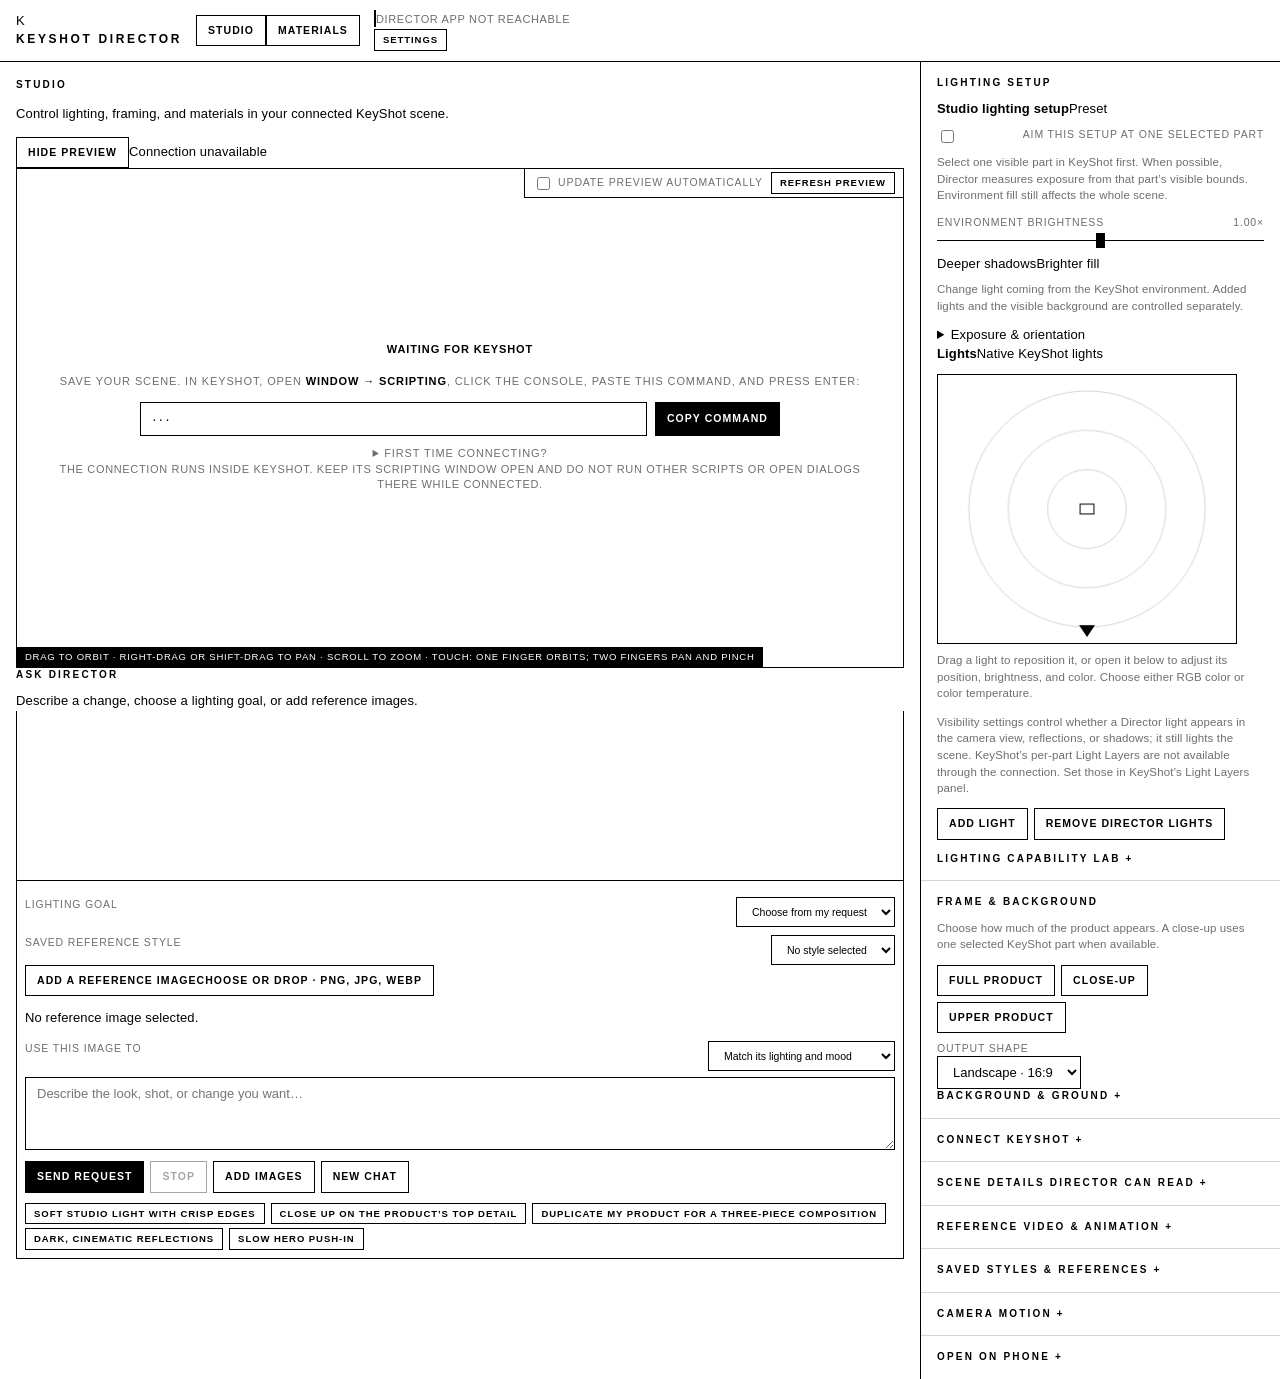
==== commit 17e8412a: "release: prepare KeyShot Director 2.2.0" ====
--- a/server/public/index.html
+++ b/server/public/index.html
@@ -91,52 +91,52 @@
 <link rel="stylesheet" href="/director.css">
 </head>
 <body>
-<!-- THESIS: A premium workbench for directing the live KeyShot scene. OWN-WORLD: Graphite navigation, warm silver surfaces, precise blue actions, and the user's live render as the hero. STORY: Shape the light, state the intent, then refine from evidence. FIRST VIEWPORT: Scene, unified Director brief, and lighting controls in one glance. FORM: Wide render with focused native controls; Materials pairs the same live render with the real inspector. FINISH: Clear hierarchy, responsive touch targets, explicit scene state, and no simulated controls. -->
+<!-- THESIS: A premium workbench for directing the live KeyShot scene. OWN-WORLD: Editorial black-and-white typography, KeyShot blue actions, restrained orange punctuation, and a fine grid reserved for actual editing canvases. STORY: Shape the light, state the intent, then refine from evidence. FIRST VIEWPORT: Scene, unified Director brief, and lighting controls in one glance. FORM: Preserve the wide render and focused native controls; Materials pairs the same live render with the real inspector. FINISH: Clear hierarchy, responsive touch targets, explicit scene state, and no simulated controls. -->
 <header class="app-header">
   <div class="brand-lockup"><span class="brand-mark" aria-hidden="true">K</span><h1>KeyShot Director</h1></div>
   <nav class="workspace-nav" aria-label="Workspaces"><button type="button" data-workspace="studio" aria-current="page">Studio</button><button type="button" data-workspace="materials">Materials</button></nav>
-  <div class="header-actions"><div class="connection-status"><span class="dot" id="dot"></span><span id="status">connecting</span></div><span class="dim" id="mode"></span>
-    <button class="sm solid" id="connectQuick" data-copy disabled hidden title="Copy the KeyShot console command. In KeyShot, open Window → Scripting, paste it into the console, and press Enter." aria-label="Copy KeyShot hookup command">Copy hookup</button>
+  <div class="header-actions"><div class="connection-status"><span class="dot" id="dot"></span><span id="status" role="status" aria-live="polite">Checking connection…</span></div><span class="dim" id="mode"></span>
+    <button class="sm solid" id="connectQuick" data-copy disabled hidden title="Copy the setup command, then paste it into KeyShot’s scripting console." aria-label="Copy KeyShot setup command">Copy setup command</button>
     <button class="sm" id="settingsBtn">Settings</button>
   </div>
 </header>
 <main id="studioWorkspace">
   <section class="col">
-    <div class="stage-heading"><div><h2>Studio</h2><p>Shape your product in KeyShot, right from here.</p></div><span class="scene-tag">Live scene</span></div>
-    <div id="studioStageHome" class="studio-stage-host"><div class="stage" id="stage"><img id="shot" alt="" draggable="false"><div class="empty" id="empty"><b>Waiting for KeyShot</b><br><br>Save your scene, then in KeyShot open <b>Window &rarr; Scripting</b>, click the console, paste this and press Enter:<div class="connectline"><code class="cline">...</code><button class="solid" data-copy>Copy</button></div><details class="first-run-guide"><summary>First time connecting?</summary><ol><li>In KeyShot, open <b>Window &rarr; Scripting</b>.</li><li>Choose <b>KeyShot Director</b> and click <b>Run</b>. If missing on Windows, run <b>Install KeyShot Director.bat</b> from the extracted download. On Mac, run <code>bash install-mac.sh</code> and add the printed folder in KeyShot Preferences &rarr; Folders &rarr; Scripts.</li><li>Or paste the command above in KeyShot's scripting console and press Enter.</li></ol><p>Keep the Director app window and KeyShot open while you work. Once connected, the live scene appears here.</p></details><span class="dim">The bridge runs inside KeyShot. Leave its scripting window alone while it runs (no other scripts or dialogs).</span></div><div class="livebar"><label><input type="checkbox" id="live"> live preview</label><button class="sm" id="refresh">Refresh</button></div><div class="hint">drag orbit &middot; right-drag / shift-drag pan &middot; wheel zoom &middot; touch: 1 finger orbit, 2 pan + pinch</div></div></div>
-      <div class="conversation-heading"><h2>Ask Director</h2><span>Describe a look, choose a shot goal, or add a reference.</span></div>
-    <div id="log"></div>
+    <div class="stage-heading"><div><h2>Studio</h2><p>Control lighting, framing, and materials in your connected KeyShot scene.</p></div><div class="stage-heading-actions"><button type="button" class="preview-toggle" data-preview-toggle aria-controls="stage" aria-expanded="true">Hide preview</button><span class="scene-tag" id="studioSceneTag">Checking scene</span></div></div>
+    <div id="studioStageHome" class="studio-stage-host"><div class="stage" id="stage"><img id="shot" alt="Current KeyShot render preview" draggable="false"><div class="empty" id="empty"><b>Waiting for KeyShot</b><br><br>Save your scene. In KeyShot, open <b>Window &rarr; Scripting</b>, click the console, paste this command, and press Enter:<div class="connectline"><code class="cline">...</code><button class="solid" data-copy aria-label="Copy KeyShot setup command">Copy command</button></div><details class="first-run-guide"><summary>First time connecting?</summary><ol><li>In KeyShot, open <b>Window &rarr; Scripting</b>.</li><li>Choose <b>KeyShot Director</b> and click <b>Run</b>. If it is missing on Windows, run <b>Install KeyShot Director.bat</b> from the extracted download. On Mac, run <code>bash install-mac.sh</code>, then add the printed folder in KeyShot Preferences &rarr; Folders &rarr; Scripts.</li><li>You can also paste the command above into KeyShot’s scripting console and press Enter.</li></ol><p>Keep both KeyShot and Director open while you work. Your scene preview appears here after they connect.</p></details><span class="dim">The connection runs inside KeyShot. Keep its scripting window open and do not run other scripts or open dialogs there while connected.</span></div><div class="livebar"><label><input type="checkbox" id="live"> Update preview automatically</label><button class="sm" id="refresh" title="Request a fresh render preview from KeyShot">Refresh preview</button></div><div class="hint">Drag to orbit · Right-drag or Shift-drag to pan · Scroll to zoom · Touch: one finger orbits; two fingers pan and pinch</div></div></div>
+      <div class="conversation-heading"><h2>Ask Director</h2><span>Describe a change, choose a lighting goal, or add reference images.</span></div>
+    <div id="log" role="log" aria-live="polite" aria-relevant="additions text" aria-label="Director conversation"></div>
     <div class="promptbar">
       <div class="director-context">
-        <label for="lightingFocus">Scene goal
-        <select id="lightingFocus"><option value="auto">Auto from request</option><option value="catalog_studio">Clean catalog studio</option><option value="hero_product">Soft hero product</option><option value="macro_detail">Close-up / macro detail</option><option value="low_key_moody">Low-key / moody</option><option value="dramatic_color">Dramatic colored light</option><option value="glass_transparency">Glass / transparent</option><option value="reflective_metal">Reflective metal</option></select></label>
-        <label for="directorStyle">Saved style
-          <select id="directorStyle"><option value="">None selected</option></select></label>
+        <label for="lightingFocus">Lighting goal
+        <select id="lightingFocus"><option value="auto">Choose from my request</option><option value="catalog_studio">Clean catalog lighting</option><option value="hero_product">Soft hero lighting</option><option value="macro_detail">Close-up detail</option><option value="low_key_moody">Dark, moody lighting</option><option value="dramatic_color">Dramatic colored light</option><option value="glass_transparency">Glass and transparency</option><option value="reflective_metal">Reflective metal</option></select></label>
+        <label for="directorStyle">Saved reference style
+          <select id="directorStyle"><option value="">No style selected</option></select></label>
       </div>
       <div class="director-reference-row">
         <button class="photo-drop" id="photoDrop" type="button"><img id="photoRef" alt="Selected reference" hidden><span id="photoDropText">Add a reference image<span>Choose or drop · PNG, JPG, WebP</span></span></button>
         <input id="photoFile" type="file" accept="image/png,image/jpeg,image/webp" hidden>
-        <div class="director-reference-details"><p id="referenceSelection">No reference image selected.</p><button id="clearPhoto" type="button" hidden>Remove image</button><label for="referenceUse" id="referenceUseLabel" hidden>Use image for<select id="referenceUse"><option value="match">Match lighting and mood</option><option value="context">Director context only</option></select></label></div>
+        <div class="director-reference-details"><p id="referenceSelection" role="status" aria-live="polite">No reference image selected.</p><button id="clearPhoto" type="button" hidden>Remove image</button><label for="referenceUse" id="referenceUseLabel" hidden>Use this image to<select id="referenceUse"><option value="match">Match its lighting and mood</option><option value="context">Provide context for my request</option></select></label></div>
       </div>
       <div class="thumbs" id="thumbs"></div>
-      <textarea id="prompt" rows="3" placeholder="Describe the look, shot, or change you want…"></textarea>
-      <div class="director-match-options" id="directorMatchOptions" hidden><label><input id="photoFraming" type="checkbox"> Match reference framing too</label><label for="photoQuality">Refinement <select id="photoQuality"><option value="refined">Measured refinement</option><option value="quick">Quick first look</option></select></label>
-        <details id="photoRefinementOptions"><summary>Measurement region &amp; refinement limits</summary>
-          <p class="dim">Set a tight rectangle around the product or detail in your reference. Director compares it with the projected bounds of one selected KeyShot part, or the whole product. Overlapping objects may enter that region. Without a reference region, the first look is kept.</p>
-          <label><input id="photoMeasureRegion" type="checkbox"> Use this reference rectangle</label>
+      <textarea id="prompt" rows="3" aria-label="Describe a lighting or scene change" placeholder="Describe the look, shot, or change you want…"></textarea>
+      <div class="director-match-options" id="directorMatchOptions" hidden><label><input id="photoFraming" type="checkbox"> Also match the camera framing</label><label for="photoQuality">Lighting refinement <select id="photoQuality"><option value="refined">Refine using render measurements</option><option value="quick">Keep the first result (faster)</option></select></label>
+        <details id="photoRefinementOptions"><summary>Measurement area and attempt limits</summary>
+          <p class="dim">Draw a tight rectangle around the product or detail in your reference. Director measures the selected KeyShot part’s projected bounds there, or the full product if no part is selected. Other objects inside the rectangle can affect the score. If you do not set an area, Director keeps the first result.</p>
+          <label><input id="photoMeasureRegion" type="checkbox"> Measure inside this reference rectangle</label>
           <div class="row"><label>Left % <input id="photoRegionX0" type="number" min="0" max="97" value="0"></label><label>Top % <input id="photoRegionY0" type="number" min="0" max="97" value="0"></label><label>Right % <input id="photoRegionX1" type="number" min="3" max="100" value="100"></label><label>Bottom % <input id="photoRegionY1" type="number" min="3" max="100" value="100"></label></div>
-          <label>Improve <select id="photoObjective"><option value="highlight_position">Highlight position</option><option value="contrast">Contrast range</option><option value="tone">Highlight brightness</option></select></label>
-          <label>Candidate limit <select id="photoAttempts"><option value="1">1</option><option value="2" selected>2</option><option value="3">3</option></select></label>
-          <fieldset id="photoLocks"><legend>Keep fixed while refining</legend><label><input type="checkbox" value="position"> Source positions</label><label><input type="checkbox" value="power"> Power</label><label><input type="checkbox" value="color"> Light color</label><label><input type="checkbox" value="shape"> Source shape</label><label><input type="checkbox" value="environment"> Environment</label></fieldset>
-          <p class="dim">At most 12 preview captures and 8 minutes per match. Only improvements beyond repeat-render variation are kept. Scores describe this image objective, not overall photographic similarity.</p>
+          <label>What to improve <select id="photoObjective"><option value="highlight_position">Highlight position</option><option value="contrast">Light-to-dark contrast</option><option value="tone">Highlight brightness</option></select></label>
+          <label>Maximum refinement attempts <select id="photoAttempts"><option value="1">1 attempt</option><option value="2" selected>2 attempts</option><option value="3">3 attempts</option></select></label>
+          <fieldset id="photoLocks"><legend>Keep fixed during refinement</legend><label><input type="checkbox" value="position"> Light positions</label><label><input type="checkbox" value="power"> Light power</label><label><input type="checkbox" value="color"> Light color</label><label><input type="checkbox" value="shape"> Light shape</label><label><input type="checkbox" value="environment"> Environment</label></fieldset>
+          <p class="dim">Each match is limited to 12 preview renders or 8 minutes. A result is kept only when its improvement is larger than normal render variation. The score tracks the selected goal; it does not measure overall similarity to the reference.</p>
         </details>
       </div>
       <div class="row" style="margin-top:6px">
-        <button id="send" class="solid">Send to Director</button>
+        <button id="send" class="solid">Send request</button>
         <button id="stopBtn" disabled>Stop</button>
-        <button id="attach">More images</button><input type="file" id="file" accept="image/*" multiple hidden>
-        <button id="newchat" title="Forget this conversation">New chat</button>
-        <span class="dim" id="busy"></span>
+        <button id="attach" title="Attach up to 8 reference images to your request">Add images</button><input type="file" id="file" accept="image/*" multiple hidden>
+        <button id="newchat" title="Clear this conversation and start a new one">New chat</button>
+        <span class="dim" id="busy" role="status" aria-live="polite"></span>
       </div>
       <div id="examples" style="margin-top:6px"></div>
       <p class="director-privacy" id="directorPrivacy" hidden>For lighting matches, the reference and KeyShot previews go to your selected AI provider. Materials remain untouched. Save your scene in KeyShot to keep the result.</p>
@@ -145,24 +145,24 @@
   </section>
 
   <aside>
-    <section class="panel" aria-labelledby="frameTitle"><h2 id="frameTitle">Frame &amp; background</h2><p class="blurb">Choose what fills the frame. Detail close-up uses one selected KeyShot part when available.</p>
-      <div class="row"><button data-frame="hero">Full product</button><button data-frame="detail">Detail close-up</button><button data-frame="upper">Upper detail</button></div>
+    <section class="panel" aria-labelledby="frameTitle"><h2 id="frameTitle">Frame &amp; background</h2><p class="blurb">Choose how much of the product appears. A close-up uses one selected KeyShot part when available.</p>
+      <div class="row"><button data-frame="hero">Full product</button><button data-frame="detail">Close-up</button><button data-frame="upper">Upper product</button></div>
       <label for="frameAspect">Output shape</label><select id="frameAspect"><option value="1.7777777778">Landscape · 16:9</option><option value="1">Square · 1:1</option><option value="0.8">Portrait · 4:5</option></select>
       <details class="fold" id="environmentFold"><summary>Background &amp; ground</summary><label for="envColor">Backdrop color <input id="envColor" type="color" value="#f5f5f5"></label><label><input id="envShadows" type="checkbox" checked> Ground shadows</label><label><input id="envReflections" type="checkbox"> Ground reflections</label><button id="environmentApply">Apply background</button></details>
     </section>
     <div class="panel">
       <details class="fold" id="connectFold"><summary>Connect KeyShot</summary>
-        <div class="dim" style="margin:8px 0;text-transform:none;letter-spacing:0;font-size:11.5px">Save your scene. In KeyShot: <b>Window &rarr; Scripting</b>, click the console, paste, Enter. Run it again if the header says the bridge is not running (it lasts up to 4 hours).</div>
-        <div class="connectline"><code class="cline">...</code><button class="solid" data-copy>Copy</button></div>
+        <div class="dim" style="margin:8px 0;text-transform:none;letter-spacing:0;font-size:11.5px">Save the scene first. In KeyShot, open <b>Window &rarr; Scripting</b>, click the console, paste the command below, and press Enter. If the status says the bridge is not running, run the command again. The connection lasts up to 4 hours.</div>
+        <div class="connectline"><code class="cline">...</code><button class="solid" data-copy aria-label="Copy KeyShot setup command">Copy command</button></div>
       </details>
     </div>
 
     <div class="panel">
       <details class="fold" id="sceneContextFold">
-        <summary>What Director sees</summary>
-        <p class="blurb">A read-only snapshot of the open scene. Refresh when you change selection or materials.</p>
-        <div class="row scene-context-actions"><button id="sceneContextRefresh" type="button" disabled>Refresh scene facts</button><span id="sceneContextStatus" role="status" aria-live="polite">Connect KeyShot to inspect</span></div>
-        <div id="sceneContextOutput" class="scene-context-output"><p class="scene-context-empty">Check what KeyShot is exposing before you ask for a focused change.</p></div>
+        <summary>Scene details Director can read</summary>
+        <p class="blurb">Read-only details from the open KeyShot scene. Refresh after changing the selection or materials.</p>
+        <div class="row scene-context-actions"><button id="sceneContextRefresh" type="button" disabled>Refresh scene details</button><span id="sceneContextStatus" role="status" aria-live="polite">Connect KeyShot to inspect</span></div>
+        <div id="sceneContextOutput" class="scene-context-output"><p class="scene-context-empty">Review the scene details KeyShot shares with Director before requesting a targeted change.</p></div>
       </details>
     </div>
 
@@ -172,74 +172,74 @@
       <input type="file" id="vfile" accept="video/*" hidden>
       <div class="chk2"><label><input type="checkbox" id="vlight" checked> match lighting</label><label><input type="checkbox" id="vcam" checked> match camera</label></div>
       <div class="blurb">Point the camera at the <b>front of your product</b> first: that view becomes the video's opening shot.</div>
-      <div id="vlog" class="mono dim" style="margin-top:8px;white-space:pre-wrap"></div>
-      <div class="row" style="margin-top:8px"><button id="vplay">Play move</button><button id="vrender" class="solid">Render video</button><button id="vstop" disabled>Stop</button></div>
-      <div class="row" style="margin-top:8px"><select id="vsize"><option value="1280x720">1280 &times; 720</option><option value="1920x1080">1920 &times; 1080</option><option value="1080x1920">1080 &times; 1920 vertical</option><option value="1080x1080">1080 &times; 1080 square</option><option value="640x360">640 &times; 360 draft</option></select>
-        <select id="vfps"><option>24</option><option>30</option><option>12</option></select>
-        <select id="vq" title="Render time per frame"><option value="2">draft 2s/frame</option><option value="6" selected>good 6s/frame</option><option value="20">high 20s/frame</option><option value="60">final 60s/frame</option></select></div>
-      <div id="rlog" class="mono dim" style="margin-top:8px;white-space:pre-wrap"></div>
+      <div id="vlog" class="mono dim" role="status" aria-live="polite" style="margin-top:8px;white-space:pre-wrap"></div>
+      <div class="row" style="margin-top:8px"><button id="vplay">Preview camera move</button><button id="vrender" class="solid">Render video</button><button id="vstop" disabled>Stop render</button></div>
+      <div class="row" style="margin-top:8px"><select id="vsize" aria-label="Video dimensions"><option value="1280x720">1280 &times; 720</option><option value="1920x1080">1920 &times; 1080</option><option value="1080x1920">1080 &times; 1920 vertical</option><option value="1080x1080">1080 &times; 1080 square</option><option value="640x360">640 &times; 360 draft</option></select>
+        <select id="vfps" aria-label="Video frames per second"><option value="24">24 fps</option><option value="30">30 fps</option><option value="12">12 fps</option></select>
+        <select id="vq" aria-label="Render quality" title="Time to render each frame"><option value="2">Draft · 2 sec/frame</option><option value="6" selected>Good · 6 sec/frame</option><option value="20">High · 20 sec/frame</option><option value="60">Final · 60 sec/frame</option></select></div>
+      <div id="rlog" class="mono dim" role="status" aria-live="polite" style="margin-top:8px;white-space:pre-wrap"></div>
       <video id="rvid" controls loop style="display:none;width:100%;margin-top:8px;border:1px solid #fff"></video>
       </details>
     </div>
 
     <div class="panel" id="studioPanel">
       <h2>Lighting setup</h2>
-      <div class="lighting-section-heading"><b>Studio rig</b><span>Lighting recipe</span></div>
+      <div class="lighting-section-heading"><b>Studio lighting setup</b><span>Preset</span></div>
       <div class="row" id="rigs"></div>
       <div class="blurb" id="rigBlurb"></div>
-      <label class="rig-target-toggle"><input id="rigSelectedTarget" type="checkbox"> Target this rig at one selected part</label>
-      <p class="blurb rig-target-note">Select one visible part in KeyShot first. Exposure meters its visible bounds when possible; environment fill remains global.</p>
+      <label class="rig-target-toggle"><input id="rigSelectedTarget" type="checkbox"> Aim this setup at one selected part</label>
+      <p class="blurb rig-target-note">Select one visible part in KeyShot first. When possible, Director measures exposure from that part’s visible bounds. Environment fill still affects the whole scene.</p>
       <label for="envFill">Environment brightness <span id="venvfill" aria-live="polite">1.00&times;</span></label><input type="range" id="envFill" min="0" max="2" step="0.01" value="1" aria-label="Environment brightness">
       <div class="range-captions" aria-hidden="true"><span>Deeper shadows</span><span>Brighter fill</span></div>
-      <p class="blurb environment-fill-help">Adjust the scene fill from the KeyShot environment. Added lights and the visible background stay independent.</p>
+      <p class="blurb environment-fill-help">Change light coming from the KeyShot environment. Added lights and the visible background are controlled separately.</p>
       <details class="secondary-control"><summary>Exposure &amp; orientation</summary>
         <label>Exposure <span id="vexp">1.00&times;</span></label><input type="range" id="exp" min="-2" max="2" step="0.05" value="0">
         <label class="mirror-control"><input type="checkbox" id="mirror"> mirror left / right</label>
       </details>
       <div class="lighting-section-heading lights-heading"><b>Lights</b><span>Native KeyShot lights</span></div>
-      <canvas id="stagecv" width="300" height="270" title="Top-down stage. Camera is at the bottom. Drag a light to move it."></canvas>
-      <p class="blurb stage-help">Drag a light, or open it below to adjust position, brightness and tint. RGB tint and color temperature are alternate color modes.</p>
+      <canvas id="stagecv" width="300" height="270" role="img" aria-label="Lighting map. Product at center; camera at bottom. Drag a light to reposition it." title="Lighting map: product at center, camera at bottom. Drag a light to reposition it."></canvas>
+      <p class="blurb stage-help">Drag a light to reposition it, or open it below to adjust its position, brightness, and color. Choose either RGB color or color temperature.</p>
       <div id="lightlist"></div>
-      <p class="blurb">Light behavior controls whether a Director light appears to the camera, in reflections, or in shadows while it continues lighting the scene. KeyShot's native per-part Light Layers are not exposed by its scripting bridge; set those in KeyShot's Light Layers panel.</p>
-      <div class="row" style="margin-top:8px"><button id="addlight">Add light</button><button id="studiooff" title="Remove every light this app made and restore your original environment">Studio off</button></div>
-      <div id="lightStatus" class="blurb"></div>
+      <p class="blurb">Visibility settings control whether a Director light appears in the camera view, reflections, or shadows; it still lights the scene. KeyShot’s per-part Light Layers are not available through the connection. Set those in KeyShot’s Light Layers panel.</p>
+      <div class="row" style="margin-top:8px"><button id="addlight">Add light</button><button id="studiooff" title="Remove every light created by Director and restore the original KeyShot environment">Remove Director lights</button></div>
+      <div id="lightStatus" class="blurb" role="status" aria-live="polite"></div>
       <details class="fold" id="lightingApiLab" style="margin-top:12px">
         <summary>Lighting capability lab</summary>
-        <p class="blurb">Scene snapshots and graph inspection are read-only. Pass capture makes one bounded preview render and saves diagnostic files locally; it does not edit or save the scene. Capture once, adjust the lighting, then capture again to compare product and non-product pixels.</p>
-        <div class="row" style="margin-top:8px"><button id="lightingLabSnapshot" type="button">Snapshot scene state</button></div>
-        <div class="row" style="margin-top:8px"><button id="lightingLabSurface" type="button">Inspect lighting control API</button></div>
+        <p class="blurb">These diagnostics do not edit or save your scene. Scene snapshots and lighting graph inspection are read-only. A render pass is a separate image of part of the render, such as shadows or reflections. Each capture makes one small preview and saves its files on this computer. Capture before and after a lighting change to compare the results.</p>
+        <div class="row" style="margin-top:8px"><button id="lightingLabSnapshot" type="button">Capture scene settings</button></div>
+        <div class="row" style="margin-top:8px"><button id="lightingLabSurface" type="button">Inspect available KeyShot lighting controls</button></div>
         <div class="row" style="margin-top:8px">
-          <select id="lightingLabType" aria-label="Light type to inspect"><option value="area">Area</option><option value="point">Point</option><option value="ies">IES</option><option value="spotlight">Spotlight</option></select>
-          <button id="lightingLabInspect" type="button">Inspect</button>
-          <button id="lightingLabReplay" type="button" disabled>Replay with selected type</button>
+          <select id="lightingLabType" aria-label="Light type to inspect"><option value="area">Area</option><option value="point">Point</option><option value="ies">IES (profile light)</option><option value="spotlight">Spotlight</option></select>
+          <button id="lightingLabInspect" type="button">Inspect light graph</button>
+          <button id="lightingLabReplay" type="button" disabled>Repeat with this light type</button>
         </div>
         <div class="chk2" id="lightingLabPasses" aria-label="Diagnostic render passes">
-          <label><input type="checkbox" value="clown" checked> Clown mask</label>
-          <label><input type="checkbox" value="reflection" checked> Reflection</label>
-          <label><input type="checkbox" value="shadow" checked> Shadow</label>
-          <label><input type="checkbox" value="direct"> Direct</label>
-          <label><input type="checkbox" value="indirect"> Indirect</label>
-          <label><input type="checkbox" value="raw"> Raw</label>
-          <label><input type="checkbox" value="depth"> Depth</label>
-          <label><input type="checkbox" value="normals"> Normals</label>
+          <label title="A flat color mask that separates objects"><input type="checkbox" value="clown" checked> Clown mask (object IDs)</label>
+          <label title="Image contribution from reflected light"><input type="checkbox" value="reflection" checked> Reflection</label>
+          <label title="Image contribution from cast shadows"><input type="checkbox" value="shadow" checked> Shadow</label>
+          <label title="Direct light reaching the surface"><input type="checkbox" value="direct"> Direct light</label>
+          <label title="Light that bounced off other surfaces"><input type="checkbox" value="indirect"> Bounced light</label>
+          <label title="Unprocessed render output"><input type="checkbox" value="raw"> Raw image</label>
+          <label title="Distance from the camera"><input type="checkbox" value="depth"> Depth</label>
+          <label title="Surface direction at each pixel"><input type="checkbox" value="normals"> Surface normals</label>
         </div>
-        <div class="row" style="margin-top:8px"><button id="lightingLabCapture" type="button">Capture selected passes</button><button id="lightingLabReplayCapture" type="button" disabled>Capture again + compare</button></div>
+        <div class="row" style="margin-top:8px"><button id="lightingLabCapture" type="button">Capture selected render passes</button><button id="lightingLabReplayCapture" type="button" disabled>Capture again and compare</button></div>
         <div id="lightingLabStatus" class="blurb" aria-live="polite"></div>
-        <pre id="lightingLabOutput" class="mono" style="max-height:220px;overflow:auto;white-space:pre-wrap;border:1px solid var(--line);padding:8px;margin:8px 0 0"></pre>
+        <pre id="lightingLabOutput" class="mono" aria-label="Detailed lighting diagnostic report" style="max-height:220px;overflow:auto;white-space:pre-wrap;border:1px solid var(--line);padding:8px;margin:8px 0 0"></pre>
         <div id="lightingLabImages" style="display:flex;gap:8px;flex-wrap:wrap;margin-top:8px"></div>
       </details>
     </div>
 
     <div class="panel">
       <div class="material-inspector-content">
-        <p class="blurb">Inspect the live scene material. Make a copy before changing a finish that is shared by other parts.</p>
-        <div class="row"><select id="materialSelect" aria-label="Scene material"></select><button id="materialRefresh">Refresh</button><button type="button" id="materialSceneEditContext">Edit with chat</button></div>
-        <div id="materialEditControls" class="material-edit-controls" hidden><div><b id="materialEditTitle">Scene material is read-only</b><p id="materialEditHelp">Enable edits to change exposed values on this material in the live KeyShot scene.</p></div><button type="button" id="materialEditToggle">Enable edits</button></div>
-        <p class="material-map-note">Source material graphs stay protected in the copy workflow. Imported image maps can be applied to the independent copy below, or used to build a new unassigned material.</p>
-        <div class="row" style="margin-top:8px"><input id="materialName" placeholder="New material name" aria-label="New material name"><button id="materialCreate">Create</button></div>
+        <p class="blurb">Inspect a material in the open scene. Copy it first to change the finish on only one part; editing a shared material can affect every part that uses it.</p>
+        <div class="row"><select id="materialSelect" aria-label="Scene material"></select><button id="materialRefresh" title="Reload materials from the open KeyShot scene">Refresh materials</button><button type="button" id="materialSceneEditContext">Use in Material Director</button></div>
+        <div id="materialEditControls" class="material-edit-controls" hidden><div><b id="materialEditTitle">Scene material is read-only</b><p id="materialEditHelp">Enabling edits changes values on this material in the open KeyShot scene. Every part sharing it can change.</p></div><button type="button" id="materialEditToggle">Edit shared material</button></div>
+        <p class="material-map-note">Copying protects the source material. Apply imported image maps to the copy below, or build a new material that is not assigned to a part.</p>
+        <div class="row" style="margin-top:8px"><input id="materialName" placeholder="New material name" aria-label="New material name"><button id="materialCreate" title="Create and save a new material; it will not be assigned to a part">Create unassigned</button></div>
         <div id="materialNodes" class="blurb"></div>
-        <div class="row" style="margin-top:8px"><button id="materialUndo">Undo edit</button><button id="materialSave">Save package</button><button id="materialDiscard">Discard</button></div>
-        <div id="materialStatus" class="blurb"></div>
+        <div class="row" style="margin-top:8px"><button id="materialUndo">Undo last edit</button><button id="materialSave">Save to library and package</button><button id="materialDiscard" title="Remove this Director-created material from the current scene. Saved .kmp files remain on this computer.">Remove from scene</button></div>
+        <div id="materialStatus" class="blurb" role="status" aria-live="polite"></div>
       </div>
     </div>
 
@@ -248,17 +248,17 @@
         <p class="blurb">Collect images into a named style, then select it beside your Director prompt.</p>
         <label for="styleName">Style name</label><input id="styleName" placeholder="e.g. Brushed metal campaign" maxlength="64">
         <button type="button" id="styleDrop" class="workspace-drop">Drop or paste reference images <span>PNG, JPEG or WebP · up to 8 at a time</span></button><input id="styleFiles" type="file" accept="image/png,image/jpeg,image/webp" multiple hidden>
-        <div id="styleThumbs" class="workspace-thumbs"></div><div class="row"><button id="styleSave" class="solid">Save images to style</button><button id="styleClear">Clear selection</button></div><p id="styleUploadStatus" class="blurb" role="status"></p>
-        <div id="styles"></div><div id="matchlog" class="mono dim" style="margin-top:8px;white-space:pre-wrap"></div>
+        <div id="styleThumbs" class="workspace-thumbs"></div><div class="row"><button id="styleSave" class="solid" title="Save the selected images to this named style">Save references</button><button id="styleClear" title="Remove the images selected for the next style save">Clear added images</button></div><p id="styleUploadStatus" class="blurb" role="status" aria-live="polite"></p>
+        <div id="styles"></div><div id="matchlog" class="mono dim" role="status" aria-live="polite" style="margin-top:8px;white-space:pre-wrap"></div>
       </details>
     </div>
 
     <div class="panel">
       <details class="fold" id="motion"><summary>Camera motion</summary>
-        <div class="dim" style="margin:8px 0;text-transform:none;letter-spacing:0;font-size:11.5px">Live previews of camera moves. (KeyShot's timeline can't be written by script; render the move from here, or key it in KeyShot.)</div>
+        <div class="dim" id="motionHelp" style="margin:8px 0;text-transform:none;letter-spacing:0;font-size:11.5px">Preview and render camera moves here. Director cannot write to KeyShot’s timeline. To add timeline keys, create them in KeyShot.</div>
         <div class="row" id="presets"></div>
-        <div class="row" style="margin-top:8px"><button id="rec">Record</button><button id="smooth">Smooth</button><button id="play" class="solid">Play</button><button id="stop">Stop</button></div>
-        <textarea id="recipe" class="mono" rows="7" spellcheck="false" style="margin-top:8px"></textarea>
+        <div class="row" style="margin-top:8px"><button id="rec">Record camera move</button><button id="smooth">Smooth move</button><button id="play" class="solid">Preview move</button><button id="stop">Stop preview</button></div>
+        <label for="recipe">Camera move data (JSON)</label><textarea id="recipe" class="mono" rows="7" spellcheck="false" style="margin-top:8px" aria-describedby="motionHelp"></textarea>
       </details>
     </div>
 
@@ -271,40 +271,40 @@
 </main>
 
 <section id="materialsWorkspace" class="workspace-page" hidden aria-labelledby="materialsTitle">
-  <div class="workspace-heading"><div><h2 id="materialsTitle">Materials</h2><p>Build and tune finishes on your current KeyShot scene.</p></div><span class="scene-tag">Live scene</span></div>
-  <section id="libraryMaterialCopyCard" class="workspace-card library-material-quick" aria-label="Quick copy from the KeyShot library">
-    <details class="quick-library-details"><summary>Quick copy to current KeyShot selection</summary>
-      <p class="blurb">Search the real KeyShot library, select your target part in KeyShot, then create an independent copy. The library source stays unchanged.</p>
-      <div class="texture-import-flow"><div><label for="libraryMaterialSearch">Find a material</label><input id="libraryMaterialSearch" type="search" placeholder="Search material or library folder"></div><div><label for="libraryMaterialSelect">KeyShot library result</label><select id="libraryMaterialSelect" aria-label="KeyShot library material"><option value="">Search the library to load materials</option></select></div></div>
-      <div class="row"><button type="button" id="libraryMaterialSearchButton">Search KeyShot library</button><button type="button" id="libraryMaterialCopyButton" class="solid" disabled>Copy to selected part</button></div>
-      <p id="libraryMaterialStatus" class="blurb" role="status" aria-live="polite">Select the part(s) in KeyShot before creating the copy. Then tell Material Director how you want the copy changed.</p>
+  <div class="workspace-heading"><div><h2 id="materialsTitle">Materials</h2><p>Create a finish, edit a copy, or apply a library material to your KeyShot scene.</p></div><span class="scene-tag" id="materialsSceneTag">Checking scene</span></div>
+  <section id="libraryMaterialCopyCard" class="workspace-card library-material-quick" aria-label="Copy a material from the KeyShot library">
+    <details class="quick-library-details"><summary>Quick copy from the KeyShot library</summary>
+      <p class="blurb">Search the KeyShot library, choose a part in KeyShot, then create a separate copy on that part. The library material stays unchanged.</p>
+      <div class="texture-import-flow"><div><label for="libraryMaterialSearch">Find a material</label><input id="libraryMaterialSearch" type="search" placeholder="Search material names or folders"></div><div><label for="libraryMaterialSelect">Library material</label><select id="libraryMaterialSelect" aria-label="KeyShot library material"><option value="">Search the library to see materials</option></select></div></div>
+      <div class="row"><button type="button" id="libraryMaterialSearchButton">Search library</button><button type="button" id="libraryMaterialCopyButton" class="solid" disabled>Copy to selected part</button></div>
+      <p id="libraryMaterialStatus" class="blurb" role="status" aria-live="polite">Select one or more parts in KeyShot before making a copy. Then describe the finish change to Material Director.</p>
     </details>
   </section>
   <div class="materials-workbench">
     <div class="materials-primary">
       <section class="workspace-card materials-preview-card" aria-labelledby="materialsPreviewTitle">
-        <div class="materials-preview-heading"><div><h3 id="materialsPreviewTitle">Current scene</h3><p>Your live KeyShot preview stays in sync with Studio.</p></div><span class="scene-tag">Live preview</span></div>
+        <div class="materials-preview-heading"><div><h3 id="materialsPreviewTitle">Scene preview</h3><p>This is the same render preview shown in Studio.</p></div><div class="materials-preview-actions"><button type="button" class="preview-toggle" data-preview-toggle aria-controls="stage" aria-expanded="true">Hide preview</button><span class="scene-tag">KeyShot render</span></div></div>
         <div id="materialsStageHost"></div>
       </section>
     <div class="workspace-card material-chat">
-      <div class="material-chat-heading"><div><h3>Material Director</h3><p>Describe the finish, add reference photos, or bring in a Poliigon texture set.</p></div></div>
-      <div id="materialContext" class="material-context" hidden><div><span class="material-context-label">Working on</span><strong id="materialContextName"></strong><small id="materialContextNote"></small></div><button type="button" id="materialContextClear" class="text-button">Clear</button></div>
-      <div id="materialChatLog" role="log" aria-live="polite" aria-label="Material Director conversation"><p class="chat-empty">Your conversation and build results will appear here. Start with a finish description or add a reference below.</p></div>
+      <div class="material-chat-heading"><div><h3>Material Director</h3><p>Describe a finish, add reference images, or import a Poliigon texture folder.</p></div></div>
+      <div id="materialContext" class="material-context" hidden><div><span class="material-context-label">Current material task</span><strong id="materialContextName"></strong><small id="materialContextNote"></small></div><button type="button" id="materialContextClear" class="text-button" title="Stop using this item as context">Clear task</button></div>
+      <div id="materialChatLog" role="log" aria-live="polite" aria-label="Material Director conversation"><p class="chat-empty">Your conversation and material results will appear here. Describe a finish or add a reference image to begin.</p></div>
       <div class="material-composer">
-      <label for="materialPrompt">Your direction</label>
+      <label for="materialPrompt">Describe the finish or change</label>
       <textarea id="materialPrompt" rows="3" placeholder="Fine bead-blasted aluminum, cool silver, a soft satin sheen…"></textarea>
-      <button type="button" id="materialDrop" class="workspace-drop"><span id="materialDropText">Add references or a Poliigon folder <small>Drop the texture folder and loose reference pictures together, or choose images</small></span></button><input id="materialFile" type="file" accept="image/png,image/jpeg,image/webp" multiple hidden>
+      <button type="button" id="materialDrop" class="workspace-drop" aria-label="Add material reference images or a Poliigon texture folder"><span id="materialDropText">Add reference images or a Poliigon folder <small>Drop a texture folder and reference images together, or click to choose images</small></span></button><input id="materialFile" type="file" accept="image/png,image/jpeg,image/webp" multiple hidden>
       <p id="materialDropStatus" class="material-drop-status" role="status" aria-live="polite"></p>
-      <div class="material-reference-heading"><span id="materialImageCount" aria-live="polite">No references added</span><button type="button" id="materialClearImages" class="text-button" hidden>Clear all</button></div><div id="materialThumbs" class="material-reference-grid" aria-label="Material reference images"></div>
-      <div class="material-ratio-row"><label for="materialImageAspect">Generated material image ratio</label><select id="materialImageAspect" aria-describedby="materialImageAspectNote"><option value="original">Match reference</option><option value="1:1">Square · 1:1</option><option value="4:3">Landscape · 4:3</option><option value="3:2">Landscape · 3:2</option><option value="16:9">Wide · 16:9</option><option value="3:4">Portrait · 3:4</option><option value="2:3">Portrait · 2:3</option><option value="9:16">Tall · 9:16</option></select><small id="materialImageAspectNote">Saved as a preference for future material image generation. Image generation is not available yet.</small></div>
-      <div class="row"><button id="materialSend" class="solid">Ask Material Director</button><button id="materialStop" disabled hidden>Stop</button><button id="materialNewChat">New chat</button></div>
-      <p class="blurb">Source materials stay unchanged in copy workflows. Reference photos are sent to your selected AI provider for this request and aren’t saved as training data.</p>
+      <div class="material-reference-heading"><span id="materialImageCount" aria-live="polite">No material reference images added</span><button type="button" id="materialClearImages" class="text-button" title="Remove all attached material reference images" hidden>Clear all</button></div><div id="materialThumbs" class="material-reference-grid" aria-label="Material reference images"></div>
+      <div class="material-ratio-row"><label for="materialImageAspect">Image shape for future material generation</label><select id="materialImageAspect" aria-describedby="materialImageAspectNote"><option value="original">Match reference</option><option value="1:1">Square · 1:1</option><option value="4:3">Landscape · 4:3</option><option value="3:2">Landscape · 3:2</option><option value="16:9">Wide · 16:9</option><option value="3:4">Portrait · 3:4</option><option value="2:3">Portrait · 2:3</option><option value="9:16">Tall · 9:16</option></select><small id="materialImageAspectNote">This saves your preference only. Material image generation is not available yet.</small></div>
+      <div class="row"><button id="materialSend" class="solid">Send to Material Director</button><button id="materialStop" disabled hidden>Stop</button><button id="materialNewChat" title="Clear this conversation and its attached images. Keep the current material task.">New chat</button></div>
+      <p class="blurb">Copy workflows leave the source material unchanged. Reference images are sent to your selected AI provider for this request and are not saved as training data.</p>
       </div>
     </div>
     </div>
     <aside class="materials-inspector-column">
       <section class="workspace-card materials-inspector-card" aria-labelledby="materialsInspectorTitle">
-        <div class="materials-inspector-heading"><div><h3 id="materialsInspectorTitle">Material inspector</h3><p>Live scene values and connected map signals.</p></div></div>
+        <div class="materials-inspector-heading"><div><h3 id="materialsInspectorTitle">Material inspector</h3><p>Values and texture maps connected to the selected material.</p></div></div>
         <div id="materialInspectorHost"></div>
       </section>
     </aside>
@@ -317,21 +317,21 @@
   </nav>
   <div id="materialToolPanels">
   <section id="materialTexturePanel" class="workspace-card material-subpanel material-texture-import" role="tabpanel" aria-labelledby="materialTextureTitle" hidden>
-    <div class="material-assets-heading"><div><h3 id="materialTextureTitle">Texture sets</h3><p>Import Poliigon maps, review channels, then build a separate KeyShot material.</p></div><span class="scene-tag">Source maps stay unchanged</span></div>
+    <div class="material-assets-heading"><div><h3 id="materialTextureTitle">Texture sets</h3><p>Import Poliigon maps, review their channels, then build a separate KeyShot material.</p></div><span class="scene-tag">Source files stay unchanged</span></div>
     <div class="texture-import-card">
-      <div class="texture-import-card-heading"><div><h4>Import a Poliigon asset</h4><p>Choose the downloaded asset folder. The original files are copied into Material Lab and kept unchanged.</p></div><span class="scene-tag">Folder import</span></div>
+      <div class="texture-import-card-heading"><div><h4>Import a Poliigon asset</h4><p>Choose the downloaded folder. Director copies its maps into the working folder; your downloaded files stay unchanged.</p></div><span class="scene-tag">Folder import</span></div>
       <div class="texture-import-flow">
-        <div><label for="textureSetName">Name this texture set <span class="dim">(optional)</span></label><input id="textureSetName" type="text" placeholder="Uses the folder name if blank" maxlength="100"></div>
+        <div><label for="textureSetName">Texture set name <span class="dim">(optional)</span></label><input id="textureSetName" type="text" placeholder="Use the folder name" maxlength="100"></div>
         <div class="texture-import-action"><button type="button" id="textureSetChoose" class="solid">Import Poliigon folder</button><input id="textureSetFiles" type="file" multiple webkitdirectory directory hidden accept=".png,.jpg,.jpeg,.webp,.tif,.tiff,.exr,.hdr,.mtlx"></div>
       </div>
-      <p class="texture-import-note">Recognizes Base Color, Roughness, Metallic, Normal, Displacement, Bump, Specular and AO maps. MaterialX files are kept as conversion hints.</p>
-      <p id="textureSetStatus" class="blurb" role="status" aria-live="polite">Select the Poliigon folder that contains the downloaded maps.</p>
+      <p class="texture-import-note">Recognized map types: Base Color, Roughness, Metallic, Normal, Displacement, Bump, Specular, and Ambient Occlusion (AO). MaterialX files are kept as conversion hints.</p>
+      <p id="textureSetStatus" class="blurb" role="status" aria-live="polite">Choose the downloaded Poliigon folder that contains the maps.</p>
     </div>
     <p id="textureBuildStatus" class="blurb" role="status" aria-live="polite"></p>
     <div id="textureSetList" class="material-asset-list" role="list"><p class="chat-empty">No texture sets imported yet.</p></div>
   </section>
   <section id="materialLibraryPanel" class="workspace-card material-subpanel material-assets" role="tabpanel" aria-labelledby="materialCopyTitle" hidden>
-    <div class="material-assets-heading"><div><h3 id="materialCopyTitle">KeyShot Material Library</h3><p>Browse the loaded KeyShot library, copy a material onto one part, then edit the copy’s image maps. The library entry stays untouched.</p></div><button type="button" id="materialLibraryRefresh">Refresh library</button></div>
+    <div class="material-assets-heading"><div><h3 id="materialCopyTitle">KeyShot Material Library</h3><p>Choose a library material and a scene part. Director applies a separate copy, so the library material stays unchanged.</p></div><button type="button" id="materialLibraryRefresh">Refresh library</button></div>
     <div id="libraryQuickCopyHost"></div>
     <div class="texture-import-flow">
       <div><label for="materialLibrarySearch">Find a material</label><input id="materialLibrarySearch" type="search" placeholder="Search library names"></div>
@@ -339,18 +339,18 @@
       <div class="material-context-action"><span>Selected library material</span><button type="button" id="materialLibraryEditContext">Edit with Material Director</button></div>
       <div><label for="materialCopyPart">Apply copy to this part</label><select id="materialCopyPart" aria-label="Scene part to receive the library copy"></select></div>
       <div><label for="materialCopyName">Copy label</label><input id="materialCopyName" type="text" value="Director Library Copy" maxlength="80"></div>
-      <div><label for="materialMapRole">Image channel</label><select id="materialMapRole"><option value="bump">Bump</option><option value="normal">Normal</option><option value="base-color">Base Color</option><option value="roughness">Roughness</option></select></div>
-      <div><label for="materialMapSet">Use imported map</label><select id="materialMapSet" aria-label="Imported material map"><option value="">No imported maps yet</option></select></div>
+      <div><label for="materialMapRole">Map type</label><select id="materialMapRole"><option value="bump">Bump</option><option value="normal">Normal</option><option value="base-color">Base Color</option><option value="roughness">Roughness</option></select></div>
+      <div><label for="materialMapSet">Imported image map</label><select id="materialMapSet" aria-label="Imported material map"><option value="">No imported maps yet</option></select></div>
       <div><label for="materialMapFile">Choose image</label><input id="materialMapFile" type="file" accept="image/png,image/jpeg,image/webp,image/tiff,.tif,.exr,.hdr"></div>
       <div><label for="materialBumpStrength">Bump strength (Bump/Normal only)</label><input id="materialBumpStrength" type="number" step="any" placeholder="Keep current"></div>
     </div>
-    <div class="row"><button type="button" id="materialCopyMake" class="solid">Copy library material to part</button><button type="button" id="materialBumpApply" disabled>Apply channel map / bump</button><button type="button" id="materialCopySave" disabled>Save copy to library</button></div>
-    <p id="materialCopyStatus" class="blurb" role="status" aria-live="polite">Search for a library material and select the part to receive its independent copy.</p>
+    <div class="row"><button type="button" id="materialCopyMake" class="solid">Copy library material to part</button><button type="button" id="materialBumpApply" disabled>Apply map or set bump strength</button><button type="button" id="materialCopySave" disabled>Save copy to library and package</button></div>
+    <p id="materialCopyStatus" class="blurb" role="status" aria-live="polite">Search for a library material, then select the part that should receive its separate copy.</p>
   </section>
   <section id="materialSavedPanel" class="workspace-card material-subpanel material-assets" role="tabpanel" aria-labelledby="materialAssetsTitle" hidden>
-    <div class="material-assets-heading"><div><h3 id="materialAssetsTitle">Your material files</h3><p>Finished materials are saved here automatically as reusable KeyShot library entries and portable packages.</p></div><div class="row"><button type="button" id="materialOpenFolder">Show in folder</button><button type="button" id="materialAssetsRefresh">Refresh</button></div></div>
-    <p class="material-folder mono" id="materialFolderPath" aria-live="polite"></p>
-    <div id="materialAssetList" class="material-asset-list" role="list"><p class="chat-empty">Loading material packages…</p></div>
+    <div class="material-assets-heading"><div><h3 id="materialAssetsTitle">Saved materials</h3><p>Materials saved to the KeyShot Library and their downloadable .kmp files appear here.</p></div><div class="row"><button type="button" id="materialOpenFolder">Open materials folder</button><button type="button" id="materialAssetsRefresh">Refresh list</button></div></div>
+    <details class="texture-set-folder material-folder-details"><summary>Show materials folder location</summary><code class="material-folder mono" id="materialFolderPath" aria-live="polite"></code></details>
+    <div id="materialAssetList" class="material-asset-list" role="list"><p class="chat-empty">Loading saved materials…</p></div>
   </section>
   </div>
   </section>
@@ -358,22 +358,22 @@
 
 <dialog id="settings">
   <h2>Settings</h2>
-  <div class="dim" style="text-transform:none;letter-spacing:0;font-size:12px;margin-bottom:10px">Pick what answers your prompts. No API key needed for the first two: <b>your signed-in Claude CLI</b> (Claude subscription), <b>your signed-in Codex CLI</b> (ChatGPT account), or <b>your own Anthropic API key</b> (stored only on this computer). With none, the prompt box runs in offline mode for basic commands.</div>
-  <label>Engine</label><select id="engine" style="width:100%"><option value="auto">Automatic (Claude CLI, then ChatGPT Codex CLI, then API key, then offline)</option><option value="cli">Claude CLI only</option><option value="codex">ChatGPT (Codex CLI) only</option><option value="api">API key only</option><option value="offline">Offline</option></select>
+  <div class="dim" style="text-transform:none;letter-spacing:0;font-size:12px;margin-bottom:10px">Choose which assistant handles your requests. You can use your signed-in Claude CLI, your signed-in Codex CLI (ChatGPT), or your own Anthropic API key. Your API key is saved only on this computer. Without an assistant, Director can still run basic commands in offline mode.</div>
+  <label for="engine">Assistant</label><select id="engine" style="width:100%"><option value="auto">Automatic: Claude CLI, Codex CLI, API key, then offline</option><option value="cli">Claude CLI only</option><option value="codex">Codex CLI (ChatGPT) only</option><option value="api">Anthropic API key only</option><option value="offline">Offline only</option></select>
   <div id="cliState" class="mono" style="white-space:pre-wrap;margin:10px 0 6px"></div>
-  <label>Claude CLI path (only if it was not found)</label><input type="text" id="cliPath" style="width:100%" placeholder="C:\...\claude.exe">
+  <label for="cliPath">Claude CLI path (only if not found automatically)</label><input type="text" id="cliPath" style="width:100%" placeholder="C:\...\claude.exe">
   <div id="codexState" class="mono" style="white-space:pre-wrap;margin:10px 0 6px"></div>
-  <label>Codex (ChatGPT) CLI path (only if it was not found)</label><input type="text" id="codexPath" style="width:100%" placeholder="C:\...\codex.exe">
+  <label for="codexPath">Codex CLI path (only if not found automatically)</label><input type="text" id="codexPath" style="width:100%" placeholder="C:\...\codex.exe">
   <label for="codexModel">ChatGPT / Codex model</label><input type="text" id="codexModel" style="width:100%" placeholder="Use your Codex default"><div class="dim" style="text-transform:none;letter-spacing:0;font-size:11.5px;margin-top:5px">Optional model ID passed to Codex CLI. Leave blank to use the model selected by your Codex account. Examples depend on your account and CLI version.</div>
-  <div class="row" style="margin-top:6px"><button class="sm" id="cliRecheck">Check again</button></div>
-  <label>API key</label><input type="password" id="apikey" style="width:100%" placeholder="sk-ant-..." autocomplete="off">
+  <div class="row" style="margin-top:6px"><button class="sm" id="cliRecheck">Check for assistants again</button></div>
+  <label for="apikey">Anthropic API key</label><input type="password" id="apikey" style="width:100%" placeholder="sk-ant-..." autocomplete="off">
   <label for="model">Claude API model</label><input type="text" id="model" style="width:100%">
-  <div class="row" style="margin-top:14px"><button class="solid" id="saveSettings">Save</button><button id="closeSettings">Close</button></div>
-  <div class="dim" style="margin:16px 0 6px;text-transform:uppercase">Stop / restart</div>
-  <div class="row"><button id="disconnectBtn" title="Tells the bridge running inside KeyShot to stop, so you can run the launcher again">Disconnect KeyShot</button><button id="restartBtn">Restart app</button><button id="quitBtn">Quit app</button></div>
-  <div class="dim" style="text-transform:none;letter-spacing:0;font-size:11.5px;margin-top:6px">Disconnect ends the bridge in KeyShot (run the launcher again to reconnect). Restart / Quit act on this app's server window.</div>
+  <div class="row" style="margin-top:14px"><button class="solid" id="saveSettings">Save settings</button><button id="closeSettings">Close</button></div>
+  <div class="dim" style="margin:16px 0 6px;text-transform:uppercase">App and KeyShot connection</div>
+  <div class="row"><button id="disconnectBtn" title="Stops the Director connection inside KeyShot; use the launcher to start it again">Stop KeyShot bridge</button><button id="restartBtn">Restart Director</button><button id="quitBtn">Quit Director</button></div>
+  <div class="dim" style="text-transform:none;letter-spacing:0;font-size:11.5px;margin-top:6px">Stop the bridge in KeyShot to run the setup command again. Restart or Quit affects the Director app, not your KeyShot scene.</div>
 </dialog>
-<div class="toast" id="toast"></div>
+<div class="toast" id="toast" role="status" aria-live="polite" aria-atomic="true"></div>
 <script src="https://cdnjs.cloudflare.com/ajax/libs/qrcodejs/1.0.0/qrcode.min.js"></script>
 <script>
 const $ = id => document.getElementById(id);
@@ -382,8 +382,13 @@
 
 function toast(m) { const t = $('toast'); t.textContent = m; t.style.display = 'block'; clearTimeout(toast.t); toast.t = setTimeout(() => (t.style.display = 'none'), 5000); }
 async function api(path, body) {
-  const r = await fetch(path, body === undefined ? {} : { method: 'POST', headers: { 'Content-Type': 'application/json' }, body: JSON.stringify(body) });
-  const j = await r.json(); if (!r.ok) throw new Error(j.error || r.status); return j;
+  let r;
+  try { r = await fetch(path, body === undefined ? {} : { method: 'POST', headers: { 'Content-Type': 'application/json' }, body: JSON.stringify(body) }); }
+  catch { throw new Error('Could not reach Director. Check that the app is open, then try again.'); }
+  let j;
+  try { j = await r.json(); } catch { throw new Error('Director returned an unreadable response. Restart the app and try again.'); }
+  if (!r.ok) throw new Error(j.error || `Director could not complete this action (${r.status}). Check the KeyShot connection and try again.`);
+  return j;
 }
 function sceneContextFact(label, value) {
   if (value === undefined || value === null || value === '') return null;
@@ -439,9 +444,28 @@
 }
 // Studio holds the scene, reference, saved style, and Director request in one flow.
 const materialPanel = $('materialSelect').closest('.panel');
-$('materialInspectorHost').appendChild(materialPanel);
-materialPanel.querySelector('.material-inspector-content').insertAdjacentHTML('afterbegin', '<p class="material-advanced-note">Only exposed values can be adjusted here. Connected texture maps stay read-only; use KeyShot for graph rewiring.</p>');
+  $('materialInspectorHost').appendChild(materialPanel);
+materialPanel.querySelector('.material-inspector-content').insertAdjacentHTML('afterbegin', '<p class="material-advanced-note">Change the values shown here. To add, remove, or reconnect nodes in the material graph, use KeyShot.</p>');
 const sceneStage = $('stage'), studioStageHome = $('studioStageHome'), materialsStageHost = $('materialsStageHost');
+const previewToggleButtons = [...document.querySelectorAll('[data-preview-toggle]')];
+function syncPreviewDisclosure() {
+  const expanded = !sceneStage.hidden;
+  previewToggleButtons.forEach(button => {
+    button.textContent = expanded ? 'Hide preview' : 'Show preview';
+    button.setAttribute('aria-expanded', String(expanded));
+    button.setAttribute('aria-label', `${expanded ? 'Hide' : 'Show'} live KeyShot preview`);
+    button.title = `${expanded ? 'Collapse' : 'Expand'} the live KeyShot preview`;
+  });
+}
+function setPreviewExpanded(expanded) {
+  sceneStage.hidden = !expanded;
+  try { localStorage.setItem('director.preview.collapsed', String(!expanded)); } catch { /* storage can be unavailable in restricted browser contexts */ }
+  syncPreviewDisclosure();
+  if (expanded) nextFrame();
+}
+try { sceneStage.hidden = localStorage.getItem('director.preview.collapsed') === 'true'; } catch { /* default to showing the live preview */ }
+previewToggleButtons.forEach(button => button.addEventListener('click', () => setPreviewExpanded(sceneStage.hidden)));
+syncPreviewDisclosure();
 $('studioWorkspace').querySelector('aside').prepend($('studioPanel'));
 $('libraryQuickCopyHost').appendChild($('libraryMaterialCopyCard'));
 function showWorkspace(name) {
@@ -533,7 +557,7 @@
       const target = ST.studio.rigSubject?.models?.[0], meter = result.auto?.measurement_scope;
       lstatus(`${r.label} applied${target ? ` to ${target}` : ''}${meter ? ` · exposure measured from ${meter}` : ''}.`);
     }); box.appendChild(b); }
-  const cur = ST.rigs.find(r => r.id === ST.studio.rig), targetPart = ST.studio.rigSubject?.models?.[0]; $('rigBlurb').textContent = cur ? cur.blurb + (targetPart ? ` Lighting target: ${targetPart}.` : '') : 'Pick a rig. Everything it adds is removed by Studio off.';
+  const cur = ST.rigs.find(r => r.id === ST.studio.rig), targetPart = ST.studio.rigSubject?.models?.[0]; $('rigBlurb').textContent = cur ? cur.blurb + (targetPart ? ` Lighting target: ${targetPart}.` : '') : 'Choose a preset. Remove Director lights to clear every light this workspace added.';
   const envMultiplier = Number.isFinite(ST.studio.envMultiplier) ? ST.studio.envMultiplier : 1;
   $('envFill').value = envMultiplier; $('venvfill').innerHTML = envMultiplier.toFixed(2) + '&times;';
   renderLights(); drawStage();
@@ -543,7 +567,16 @@
 const rgbHex = rgb => '#' + rgb.slice(0, 3).map(v => Math.round(Math.max(0, Math.min(1, v)) * 255).toString(16).padStart(2, '0')).join('');
 const hexRgb = hex => [1, 3, 5].map(i => parseInt(hex.slice(i, i + 2), 16) / 255);
 const htmlText = value => String(value ?? '').replace(/[&<>"']/g, c => ({'&':'&amp;','<':'&lt;','>':'&gt;','"':'&quot;',"'":'&#39;'}[c]));
-const lightLabel = l => l.id.startsWith('photo_') ? (l.role || 'Photo light') : l.id;
+const lightRole = l => {
+  const role = String(l.role || '').trim();
+  return role && role.toLowerCase() !== 'unknown' ? role : '';
+};
+const lightLabel = l => {
+  const id = String(l.id || ''), role = lightRole(l);
+  if (id.startsWith('photo_')) return role || 'Reference light';
+  if (id && id.toLowerCase() !== 'unknown') return id;
+  return role ? `${role[0].toUpperCase()}${role.slice(1)} light` : 'Director light';
+};
 function slider(label, key, l, min, max, step) { return `<label>${label} <span>${fmts[key](l[key])}</span></label><input type="range" aria-label="${htmlText(lightLabel(l))} ${htmlText(label)}" data-id="${htmlText(l.id)}" data-k="${key}" min="${min}" max="${max}" step="${step}" value="${l[key]}">`; }
 function renderLights() {
   const box = $('lightlist'); const open = new Set([...box.querySelectorAll('details[open]')].map(d => d.dataset.id)); box.innerHTML = '';
@@ -554,10 +587,11 @@
     const beamControls = type === 'spotlight' ? `${slider('Beam angle', 'angle', l, 1, 120, 1)}${slider('Falloff', 'falloff', l, 0, 1, 0.01)}<div class="chk"><label><input type="checkbox" data-id="${htmlText(l.id)}" data-k="constant_output" ${l.constant_output !== false ? 'checked' : ''}> constant light output</label></div>` : '';
     const visibilityControls = type === 'area' ? `<div class="chk"><label><input type="checkbox" data-id="${htmlText(l.id)}" data-k="refl" ${l.refl ? 'checked' : ''}> in reflections</label><label><input type="checkbox" data-id="${htmlText(l.id)}" data-k="eye" ${l.eye ? 'checked' : ''}> visible to camera</label><label><input type="checkbox" data-id="${htmlText(l.id)}" data-k="shadows" ${l.shadows !== false ? 'checked' : ''}> in shadows</label></div>` : '';
     const tempKelvin = Number.isFinite(l.kelvin) ? l.kelvin : (Number.isFinite(l.profile_kelvin_hint) ? l.profile_kelvin_hint : 5600);
-    const tempControl = slider(type === 'ies' ? 'Temperature override' : 'Color temp', 'kelvin', { ...l, kelvin: tempKelvin }, 2000, 9000, 50);
+    const tempControl = slider(type === 'ies' ? 'Color temperature override (K)' : 'Color temperature (K)', 'kelvin', { ...l, kelvin: tempKelvin }, 2000, 9000, 50);
     const iesOverride = Number.isFinite(l.kelvin) || Array.isArray(l.rgb);
     const iesInfo = type === 'ies' && l.ies_asset_id ? `<p class="dim">Fixture: ${htmlText(l.ies_asset_id.split('/').pop())}${l.profile_kelvin_hint ? ` · nominal ${l.profile_kelvin_hint} K` : ''}</p><p class="dim">${iesOverride ? 'Color override active' : 'Using native profile color'} unless changed below.</p>` : '';
-    d.innerHTML = `<summary><span class="sw"></span><b>${htmlText(lightLabel(l))}</b><span class="dim">${htmlText(typeName + ' · ' + (l.id.startsWith('photo_') ? 'reference' : l.role))}</span><button class="rm sm" data-rm="${htmlText(l.id)}">Remove</button></summary><div class="body">
+    const lightKind = String(l.id || '').startsWith('photo_') ? 'reference' : lightRole(l) || 'Director';
+    d.innerHTML = `<summary><span class="sw"></span><b>${htmlText(lightLabel(l))}</b><span class="dim">${htmlText(typeName + ' · ' + lightKind)}</span><button class="rm sm" data-rm="${htmlText(l.id)}" aria-label="Remove ${htmlText(lightLabel(l))}">Remove</button></summary><div class="body">
       ${slider('Brightness', 'gain', l, 0.05, 4, 0.05)}${tempControl}${iesInfo}<label>RGB tint <input type="color" aria-label="${htmlText(lightLabel(l))} RGB tint" data-id="${htmlText(l.id)}" data-k="rgb" value="${rgbHex(l.rgb || (Number.isFinite(l.kelvin) ? kelvinRgb(l.kelvin) : l.profile_rgb || kelvinRgb(tempKelvin)))}"></label>${slider('Azimuth', 'az', l, -180, 180, 1)}${slider('Elevation', 'el', l, -10, 90, 1)}
       ${slider('Distance', 'd', l, 1.2, 6, 0.05)}${shapeControls}${beamControls}${visibilityControls}</div>`;
     box.appendChild(d);
@@ -593,20 +627,20 @@
   return context.kind === 'texture-set' ? `Texture set · ${context.name}`
     : context.kind === 'scene-material' ? `Scene material · ${context.name}`
     : context.kind === 'library-material' ? `KeyShot library · ${context.name}`
-    : `Saved package · ${context.name}`;
+    : `Saved material · ${context.name}`;
 }
 function selectMaterialContext(context, scrollToChat = true) {
   materialWorkContext = context;
   $('materialContextName').textContent = materialContextLabel(context);
-  $('materialContextNote').textContent = context.kind === 'texture-set' ? `${context.files.length} source maps are in context; originals remain unchanged.`
-    : context.kind === 'scene-material' ? 'The source graph is selected. Chat will inspect it before suggesting changes.'
-    : context.kind === 'library-material' ? 'This library source stays unchanged; choose a scene part before making an editable copy.'
-    : context.source_texture_set ? `Using source set · ${context.source_texture_set.name}. Chat can build a new package from its imported maps; it cannot edit this KMP in place. The original stays unchanged.`
-      : 'This saved KMP package has no confidently matched source texture set. Select its source set below or load it in KeyShot to edit its graph.';
+  $('materialContextNote').textContent = context.kind === 'texture-set' ? `${context.files.length} source maps are ready to use. The imported files stay unchanged.`
+    : context.kind === 'scene-material' ? 'Director will inspect this scene material before suggesting changes.'
+    : context.kind === 'library-material' ? 'The library material stays unchanged. Choose a scene part before making an editable copy.'
+    : context.source_texture_set ? `Source texture set: ${context.source_texture_set.name}. Director can build a new KeyShot material file from these maps; it cannot edit this saved .kmp file in place. The original stays unchanged.`
+      : 'Director could not match this saved .kmp file to an imported texture set. Select the source set below, or load the material in KeyShot so Director can inspect it.';
   $('materialContext').hidden = false;
   $('materialPrompt').placeholder = context.kind === 'material-package'
-    ? `Ask about ${context.name} or select its source texture set…`
-    : `Ask Material Director about ${context.name}…`;
+    ? `Describe a change to ${context.name}, or choose its source texture set…`
+    : `Describe a finish or change for ${context.name}…`;
   if (scrollToChat) document.querySelector('.material-chat-heading').scrollIntoView({ behavior: 'smooth', block: 'start' });
 }
 function clearMaterialContext() {
@@ -650,17 +684,17 @@
 async function inspectMaterial() {
   const name = $('materialSelect').value, box = $('materialNodes');
   const editControls = $('materialEditControls');
-  if (!name) { box.textContent = 'No scene materials yet.'; inspectedMaterial = null; editControls.hidden = true; activeMaterialEditTarget = null; return; }
+  if (!name) { box.textContent = 'No materials are available in this scene.'; inspectedMaterial = null; editControls.hidden = true; activeMaterialEditTarget = null; return; }
   const graph = await api('/api/material/inspect', { name }); inspectedMaterial = graph;
   activeMaterialEditTarget = graph.edit_enabled ? name : null;
-  if (!materialWorkContext) $('materialPrompt').placeholder = graph.edit_enabled ? 'Describe how to adjust this selected material…' : 'Fine bead-blasted aluminum, cool silver, a soft satin sheen…';
+  if (!materialWorkContext) $('materialPrompt').placeholder = graph.edit_enabled ? 'Describe how to change this shared scene material…' : 'Fine bead-blasted aluminum, cool silver, a soft satin sheen…';
   editControls.hidden = graph.director_created;
   if (!graph.director_created) {
-    $('materialEditTitle').textContent = graph.edit_enabled ? 'Editing this KeyShot material' : 'Scene material is read-only';
+    $('materialEditTitle').textContent = graph.edit_enabled ? 'Editing a shared KeyShot material' : 'Scene material is read-only';
     $('materialEditHelp').textContent = graph.edit_enabled
-      ? 'Changes update the live scene and can affect every part sharing this material. Save the scene in KeyShot to keep them.'
-      : 'This only unlocks the selected material. Linked parts that share it will change together.';
-    $('materialEditToggle').textContent = graph.edit_enabled ? 'Stop editing' : 'Enable edits';
+      ? 'Changes apply in the open scene and can affect every part using this material. Save the scene in KeyShot to keep them.'
+      : 'Editing changes the scene material itself. Every part using it may change together; make a copy to edit only one part.';
+    $('materialEditToggle').textContent = graph.edit_enabled ? 'Stop editing' : 'Edit shared material';
     $('materialEditToggle').classList.toggle('solid', graph.edit_enabled);
   }
   $('materialDiscard').disabled = !graph.director_created;
@@ -669,11 +703,11 @@
   for (const channel of graph.root_channels || []) {
     const line = document.createElement('p'); line.className = 'material-readonly-input';
     const type = channel.source_type;
-    line.textContent = `${channel.socket}: ${channel.error ? 'inspection unavailable' : channel.source_node_id == null ? 'not connected' : `${type?.display_name || type?.name || 'node'} · ${channel.source_node_id}${channel.enabled === false ? ' (disabled)' : ''}`} — ${channel.meaning}`;
+    line.textContent = `${channel.socket}: ${channel.error ? 'could not inspect this connection' : channel.source_node_id == null ? 'no map connected' : `${type?.display_name || type?.name || 'node'} · ${channel.source_node_id}${channel.enabled === false ? ' (disabled)' : ''}`} — ${channel.meaning}`;
     box.appendChild(line);
   }
   const undoScope = document.createElement('p'); undoScope.className = 'material-readonly-input';
-  undoScope.textContent = graph.undo?.scope || 'Undo applies to supported edits in this bridge session.';
+  undoScope.textContent = graph.undo?.scope || 'Undo is available for supported material edits made during this KeyShot connection.';
   box.appendChild(undoScope);
   for (const node of graph.nodes) {
     if (node.type.name === '__root') continue;
@@ -684,19 +718,19 @@
       if (incoming) {
         const note = document.createElement('div'); note.className = 'material-readonly-input';
         const sourceNode = graph.nodes.find(candidate => candidate.id === incoming.source_node_id);
-        note.textContent = `${p.name}: driven by ${sourceNode?.type.display_name || sourceNode?.type.name || 'connected node'} (connected input)`;
+        note.textContent = `${p.name}: controlled by ${sourceNode?.type.display_name || sourceNode?.type.name || 'a connected node'}; change it in that node`;
         section.appendChild(note); continue;
       }
       if (p.value === null || typeof p.value === 'string' || (typeof p.value === 'object' && !Array.isArray(p.value))) {
         const note = document.createElement('div'); note.className = 'material-readonly-input';
-        note.textContent = `${p.name}: ${typeof p.value === 'string' ? p.value : 'no independent readable value'} (read-only here)`; section.appendChild(note); continue;
+        note.textContent = `${p.name}: ${typeof p.value === 'string' ? p.value : 'KeyShot does not expose this value here'} (read-only)`; section.appendChild(note); continue;
       }
       const row = document.createElement('div'); row.className = 'row'; row.style.marginTop = '6px';
       const label = document.createElement('label'); label.textContent = p.name; label.style.minWidth = '90px'; row.appendChild(label);
       const input = document.createElement('input'); input.style.width = Array.isArray(p.value) ? '155px' : '95px'; input.value = Array.isArray(p.value) ? p.value.join(', ') : String(p.value); input.disabled = !graph.editable;
       if (typeof p.value === 'number') { input.type = 'number'; input.step = Number.isInteger(p.value) ? '1' : 'any'; }
       if (typeof p.value === 'boolean') { input.type = 'checkbox'; input.checked = p.value; }
-      input.onchange = async () => { try { const value = Array.isArray(p.value) ? input.value.split(',').map(x => Number(x.trim())) : typeof p.value === 'boolean' ? input.checked : Number(input.value); const result = await api('/api/material/set', { name, node_id: node.id, parameter: p.name, value, expected_value: p.value }); p.value = result.after; if (typeof p.value === 'boolean') input.checked = p.value; else input.value = Array.isArray(p.value) ? p.value.join(', ') : String(p.value); $('materialStatus').textContent = `${p.name} read back from KeyShot. Undo restores the last supported material operation in this session.`; } catch (e) { toast(e.message); await inspectMaterial(); } };
+      input.onchange = async () => { try { const value = Array.isArray(p.value) ? input.value.split(',').map(x => Number(x.trim())) : typeof p.value === 'boolean' ? input.checked : Number(input.value); const result = await api('/api/material/set', { name, node_id: node.id, parameter: p.name, value, expected_value: p.value }); p.value = result.after; if (typeof p.value === 'boolean') input.checked = p.value; else input.value = Array.isArray(p.value) ? p.value.join(', ') : String(p.value); $('materialStatus').textContent = `${p.name} was verified in KeyShot. Undo can restore the last supported material operation from this connection.`; } catch (e) { toast(e.message); await inspectMaterial(); } };
       row.appendChild(input); section.appendChild(row);
     }
     box.appendChild(section);
@@ -710,7 +744,7 @@
   const sel = $('libraryMaterialSelect'); sel.innerHTML = '';
   for (const name of result.materials) { const option = document.createElement('option'); option.value = option.textContent = name; sel.appendChild(option); }
   $('libraryMaterialCopyButton').disabled = !result.materials.length;
-  $('libraryMaterialStatus').textContent = result.materials.length ? `${result.materials.length} materials loaded${query ? ` for “${query}”` : ''}. Choose one, select your target part in KeyShot, and make the copy.` : 'No matches. Try a shorter name or a library folder such as Metal or Plastic.';
+  $('libraryMaterialStatus').textContent = result.materials.length ? `${result.materials.length} materials found${query ? ` for “${query}”` : ''}. Choose one, select the target part in KeyShot, then make the copy.` : 'No materials found. Try a shorter name or a library folder such as Metal or Plastic.';
 });
 $('libraryMaterialCopyButton').onclick = e => busy(e.target, async () => {
   const source = $('libraryMaterialSelect').value;
@@ -718,7 +752,7 @@
   $('libraryMaterialStatus').textContent = `Copying “${source}” onto the selected KeyShot part(s)…`;
   const result = await api('/api/material/library-copy', { name: source });
   await loadMaterials(result.name);
-  $('libraryMaterialStatus').textContent = `Created “${result.name}” from “${source}” and applied it to ${result.objects.length} selected part(s). The source library material is unchanged. Describe your variation to Material Director; it will edit and save this copy.`;
+  $('libraryMaterialStatus').textContent = `Applied “${result.name}” to ${result.objects.length} selected part${result.objects.length === 1 ? '' : 's'}. It is a separate copy; “${source}” in the library is unchanged. Describe the finish change to edit and save this copy.`;
   $('materialPrompt').placeholder = `Describe how to change ${result.name}…`;
   $('materialPrompt').focus();
 });
@@ -731,15 +765,15 @@
 };
 $('materialEditToggle').onclick = e => busy(e.target, async () => {
   const name = $('materialSelect').value, enabling = !inspectedMaterial?.edit_enabled;
-  if (enabling && !confirm(`Enable live edits for “${name}”? Every part sharing this material may change. The original material will not be cloned.`)) return;
+  if (enabling && !confirm(`Edit “${name}” in the open scene? Every part using this material may change together. Director will edit the shared material itself, not make a copy.`)) return;
   await api('/api/material/edit-target', { name, enabled: enabling });
   await inspectMaterial();
-  $('materialStatus').textContent = enabling ? `Edits enabled for ${name}. Only exposed value fields can be changed; texture-map connections stay read-only.` : `Edits stopped for ${name}.`;
+  $('materialStatus').textContent = enabling ? `Editing enabled for ${name}. Only values shown here can be changed; texture-map connections must be changed in KeyShot.` : `Editing stopped for ${name}.`;
 });
-$('materialCreate').onclick = e => busy(e.target, async () => { const raw = $('materialName').value.trim(); const name = raw.startsWith('Director ') ? raw : 'Director ' + raw; await api('/api/material/create', { name }); await loadMaterials(name); const saved = await api('/api/material/save', { name }); $('materialStatus').textContent = `Created and saved ${name}. It is not applied to the product. ${saved.path}`; await loadMaterialAssets(); });
-$('materialUndo').onclick = e => busy(e.target, async () => { const r = await api('/api/material/undo', {}); await loadMaterials(r.name); $('materialStatus').textContent = `${r.parameter} restored.`; });
-$('materialSave').onclick = e => busy(e.target, async () => { const name = $('materialSelect').value; const r = await api('/api/material/save', { name }); $('materialStatus').textContent = `Saved ${r.path}`; await loadMaterialAssets(); });
-$('materialDiscard').onclick = e => busy(e.target, async () => { const name = $('materialSelect').value; if (!inspectedMaterial?.editable || !confirm(`Discard the unassigned material “${name}” from this KeyShot scene? Saved packages are not deleted.`)) return; await api('/api/material/discard', { name }); await loadMaterials(); $('materialStatus').textContent = `${name} discarded from the scene.`; });
+$('materialCreate').onclick = e => busy(e.target, async () => { const raw = $('materialName').value.trim(); if (!raw) throw new Error('Enter a name for the new material.'); const name = raw.startsWith('Director ') ? raw : 'Director ' + raw; await api('/api/material/create', { name }); await loadMaterials(name); const saved = await api('/api/material/save', { name }); $('materialStatus').textContent = `Created and saved ${name}. It is not assigned to a part. .kmp material file: ${saved.path}`; await loadMaterialAssets(); });
+$('materialUndo').onclick = e => busy(e.target, async () => { const r = await api('/api/material/undo', {}); await loadMaterials(r.name); $('materialStatus').textContent = `${r.parameter} restored in KeyShot.`; });
+$('materialSave').onclick = e => busy(e.target, async () => { const name = $('materialSelect').value; const r = await api('/api/material/save', { name }); $('materialStatus').textContent = `Saved to the KeyShot library and as a .kmp material file: ${r.path}`; await loadMaterialAssets(); });
+$('materialDiscard').onclick = e => busy(e.target, async () => { const name = $('materialSelect').value; if (!inspectedMaterial?.editable || !confirm(`Remove the Director-created material “${name}” from the current KeyShot scene? Saved .kmp files on this computer will remain.`)) return; await api('/api/material/discard', { name }); await loadMaterials(); $('materialStatus').textContent = `${name} removed from the scene. Saved .kmp files remain on this computer.`; });
 let materialCopyName = null;
 let materialSceneObjects = [];
 const textureSetsMaxFileBytes = 80 * 1024 * 1024;
@@ -760,7 +794,7 @@
   const result = await api('/api/scene/parts');
   appendObjects(result.objects);
   $('materialCopyMake').disabled = materialSceneObjects.length === 0 || !$('materialLibrarySelect').value;
-  if (!materialSceneObjects.length) $('materialCopyStatus').textContent = 'No unlocked scene parts are available.';
+  if (!materialSceneObjects.length) $('materialCopyStatus').textContent = 'No visible, unlocked parts are available to receive a material copy.';
 }
 async function loadMaterialLibrary(query = '') {
   $('materialLibrarySelect').innerHTML = '<option>Loading KeyShot library…</option>';
@@ -769,8 +803,8 @@
   for (const name of result.materials) { const option = document.createElement('option'); option.value = option.textContent = name; select.appendChild(option); }
   $('materialCopyMake').disabled = !select.value || !materialSceneObjects.length;
   $('materialCopyStatus').textContent = result.total
-    ? `${result.materials.length} of ${result.total} loaded library materials shown. Select a part, then make an independent copy.`
-    : 'No matching materials found in the loaded KeyShot library.';
+    ? `Showing ${result.materials.length} of ${result.total} library materials. Select a material and a part, then make a separate copy.`
+    : 'No matching materials found in the KeyShot library.';
 }
 $('materialLibraryRefresh').onclick = e => busy(e.target, async () => { await loadMaterialLibrary($('materialLibrarySearch').value.trim()); });
 $('materialLibraryEditContext').onclick = () => {
@@ -782,16 +816,16 @@
 $('materialLibrarySelect').onchange = () => { $('materialCopyMake').disabled = !$('materialLibrarySelect').value || !materialSceneObjects.length; };
 $('materialCopyPart').onchange = () => { $('materialCopyMake').disabled = !$('materialLibrarySelect').value || !$('materialCopyPart').value; };
 async function uploadMaterialMap(file) {
-  if (!file || !file.size || file.size > textureSetsMaxFileBytes) throw new Error('Choose a non-empty image no larger than 80 MB.');
+  if (!file || !file.size || file.size > textureSetsMaxFileBytes) throw new Error('Choose an image file larger than 0 bytes and no larger than 80 MB.');
   const ext = '.' + file.name.split('.').pop().toLowerCase();
-  if (!['.png','.jpg','.jpeg','.webp','.tif','.tiff','.exr','.hdr'].includes(ext)) throw new Error('Choose a supported image file, not MaterialX or a document.');
+  if (!['.png','.jpg','.jpeg','.webp','.tif','.tiff','.exr','.hdr'].includes(ext)) throw new Error('Choose a supported image file (PNG, JPG, WebP, TIFF, EXR, or HDR). MaterialX files and documents are not accepted here.');
   const made = await api('/api/material/texture-sets', { name: `Material Library Editor Maps ${Date.now()}` });
   let set = { id: made.id };
   const response = await fetch(`/api/material/texture-file?id=${encodeURIComponent(set.id)}&name=${encodeURIComponent(file.name)}`, { method: 'POST', headers: { 'Content-Type': 'application/octet-stream' }, body: file });
   const result = await response.json(); if (!response.ok) throw new Error(result.error || 'Could not import this map.');
   await loadTextureSets();
   const fileRecord = materialTextureSets.find(item => item.id === set.id)?.files.find(item => item.name === file.name);
-  if (!fileRecord) throw new Error('Map uploaded, but its imported file entry could not be reloaded.');
+  if (!fileRecord) throw new Error('The image was uploaded, but it is missing from the refreshed map list. Refresh the list and check the import.');
   return { ...fileRecord, path: `${made.path}/${file.name}` };
 }
 function refreshMaterialMapChoices() {
@@ -812,40 +846,43 @@
   selectMaterialContext({ kind: 'scene-material', name: result.name });
   $('materialBumpApply').disabled = false; $('materialCopySave').disabled = false;
   $('materialMapFile').value = ''; $('materialBumpStrength').value = '';
-  $('materialCopyStatus').textContent = `Copied “${source}” as ${result.name} on the selected part. The KeyShot library original is unchanged.`;
+  $('materialCopyStatus').textContent = `Applied “${result.name}” to the selected part as a separate copy. The KeyShot library original is unchanged.`;
 });
 $('materialBumpApply').onclick = e => busy(e.target, async () => {
   if (!materialCopyName) throw new Error('Create an independent material copy first.');
   const file = $('materialMapFile').files[0], selectedMap = $('materialMapSet').selectedOptions[0], role = $('materialMapRole').value, raw = $('materialBumpStrength').value;
-  if (!file && !selectedMap?.dataset.path && raw === '') throw new Error('Choose an image map or enter a bump strength.');
+  if (!file && !selectedMap?.dataset.path && raw === '') throw new Error('Choose an image map or enter a bump strength before applying changes.');
   const imported = file ? await uploadMaterialMap(file) : null;
   const result = await api('/api/material/bump', { name: materialCopyName, path: imported?.path || selectedMap?.dataset.path, role, ...(raw !== '' ? { strength: Number(raw) } : {}) });
   $('materialMapFile').value = ''; $('materialMapSet').value = '';
-  $('materialCopyStatus').textContent = `${result.name} ${role} settings updated. The KeyShot library original is unchanged.`;
+  $('materialCopyStatus').textContent = `Updated ${result.name} with the ${role} map settings. The KeyShot library original is unchanged.`;
   await inspectMaterial();
 });
 $('materialCopySave').onclick = e => busy(e.target, async () => {
   if (!materialCopyName) throw new Error('Create an independent material copy first.');
   const result = await api('/api/material/save', { name: materialCopyName });
-  $('materialCopyStatus').textContent = `Saved ${materialCopyName} to the KeyShot library and package ${result.path}.`;
+  $('materialCopyStatus').textContent = `Saved ${materialCopyName} to the KeyShot library and as a .kmp material file: ${result.path}`;
   await loadMaterialAssets();
 });
 async function loadMaterialAssets() {
   const result = await api('/api/material/assets'), list = $('materialAssetList');
   $('materialFolderPath').textContent = result.directory;
   list.innerHTML = '';
-  if (!result.assets.length) { list.innerHTML = '<p class="chat-empty">No packages yet. Ask Material Director to create a finish; completed results will appear here.</p>'; return; }
+  if (!result.assets.length) { list.innerHTML = '<p class="chat-empty">No saved materials yet. Ask Material Director to create a finish; saved materials will appear here.</p>'; return; }
   for (const asset of result.assets) {
     const item = document.createElement('article'); item.className = 'material-asset'; item.setAttribute('role', 'listitem');
     const info = document.createElement('div'); info.className = 'material-asset-info';
     const title = document.createElement('b'); title.textContent = asset.name.replace(/\.kmp$/i, '');
     const meta = document.createElement('span'); meta.textContent = `${(asset.size / 1024).toFixed(0)} KB · ${new Date(asset.modified).toLocaleString()}`;
+    const location = document.createElement('details'); location.className = 'texture-set-folder';
+    const locationSummary = document.createElement('summary'); locationSummary.textContent = 'Show file location';
     const pathLine = document.createElement('code'); pathLine.textContent = asset.path;
-    info.append(title, meta, pathLine);
+    location.append(locationSummary, pathLine);
+    info.append(title, meta, location);
     const actions = document.createElement('div'); actions.className = 'row';
-    const download = document.createElement('a'); download.className = 'asset-download'; download.href = `/api/material/file?name=${encodeURIComponent(asset.name)}`; download.download = asset.name; download.textContent = 'Download KMP';
-    const show = document.createElement('button'); show.type = 'button'; show.className = 'sm'; show.textContent = 'Show in folder'; show.onclick = async () => { try { await api('/api/material/open-folder', {}); } catch (err) { toast(err.message); } };
-    const edit = document.createElement('button'); edit.type = 'button'; edit.className = 'sm'; edit.textContent = 'Edit with chat';
+    const download = document.createElement('a'); download.className = 'asset-download'; download.href = `/api/material/file?name=${encodeURIComponent(asset.name)}`; download.download = asset.name; download.textContent = 'Download .kmp'; download.setAttribute('aria-label', `Download ${asset.name} KeyShot material file`);
+    const show = document.createElement('button'); show.type = 'button'; show.className = 'sm'; show.textContent = 'Open materials folder'; show.onclick = async () => { try { await api('/api/material/open-folder', {}); } catch (err) { toast(err.message); } };
+    const edit = document.createElement('button'); edit.type = 'button'; edit.className = 'sm'; edit.textContent = 'Use in Material Director';
     edit.onclick = () => selectMaterialContext({ kind: 'material-package', name: asset.name.replace(/\.kmp$/i, ''), file: asset.name,
       source_texture_set: asset.source_texture_set });
     actions.append(edit, download, show); item.append(info, actions); list.appendChild(item);
@@ -864,25 +901,44 @@
     const title = document.createElement('b'); title.textContent = set.name;
     const meta = document.createElement('span'); meta.textContent = `${set.files.length} source files · ${(set.bytes / 1048576).toFixed(1)} MB · imported ${new Date(set.imported).toLocaleString()}`;
     const roles = document.createElement('span'); roles.className = 'texture-set-roles';
-    roles.textContent = set.files.map(file => `${file.role}: ${file.name}`).join('  ·  ');
+    const reviewCount = set.files.filter(file => String(file.role).startsWith('unassigned')).length;
+    const previewCount = set.files.filter(file => String(file.role).startsWith('preview')).length;
+    const mapTypes = [...new Set(
+      set.files
+        .filter(file => !String(file.role).startsWith('unassigned') && !String(file.role).startsWith('preview') && !String(file.role).startsWith('MaterialX metadata'))
+        .map(file => String(file.role).split('-').map(word => word ? word[0].toUpperCase() + word.slice(1) : word).join(' '))
+    )];
+    roles.textContent = `Maps found: ${mapTypes.length ? mapTypes.join(', ') : 'none'}${reviewCount ? ` · ${reviewCount} file${reviewCount === 1 ? '' : 's'} need review` : ''}${previewCount ? ` · ${previewCount} preview image${previewCount === 1 ? '' : 's'}` : ''}`;
+    const inventory = document.createElement('details'); inventory.className = 'texture-set-inventory';
+    const inventorySummary = document.createElement('summary'); inventorySummary.textContent = `Show source files (${set.files.length})`;
+    const inventoryList = document.createElement('ul');
+    for (const file of set.files) {
+      const entry = document.createElement('li');
+      const role = String(file.role).startsWith('unassigned') ? 'Needs review' : String(file.role).startsWith('preview') ? 'Preview image' : file.role;
+      entry.textContent = `${role}: ${file.name}`; inventoryList.append(entry);
+    }
+    inventory.append(inventorySummary, inventoryList);
+    const folderDetails = document.createElement('details'); folderDetails.className = 'texture-set-folder';
+    const folderSummary = document.createElement('summary'); folderSummary.textContent = 'Show folder location';
     const folder = document.createElement('code'); folder.textContent = set.path;
+    folderDetails.append(folderSummary, folder);
     info.append(title, meta, roles);
     if (set.missing?.length) {
       const missing = document.createElement('span'); missing.className = 'texture-set-roles';
-      missing.textContent = `Import unfinished · ${set.missing.length} map${set.missing.length === 1 ? '' : 's'} still expected: ${set.missing.join(', ')}`;
+      missing.textContent = `Import incomplete · Missing ${set.missing.length} map${set.missing.length === 1 ? '' : 's'}: ${set.missing.join(', ')}`;
       info.append(missing);
     }
     if (set.materialx) {
-      const recipe = document.createElement('span'); recipe.className = 'texture-set-roles';
+    const recipe = document.createElement('span'); recipe.className = 'texture-set-roles';
       const links = set.materialx.connections.map(edge => `${edge.input} ← ${edge.source}`);
       const disabled = [];
       if (set.materialx.values.AO_Mix_Strength === 0) disabled.push('AO blend 0');
       if (set.materialx.values.displacementScale === 0) disabled.push('displacement scale 0');
-      recipe.textContent = `MaterialX recipe hint: ${links.join(' · ') || 'no channel links found'}${disabled.length ? ` · ${disabled.join(' · ')}` : ''}`;
-      recipe.title = set.materialx.note;
+      recipe.textContent = `MaterialX conversion hints (not applied directly): ${links.join(' · ') || 'no map connections found'}${disabled.length ? ` · ${disabled.join(' · ')}` : ''}`;
+      recipe.title = set.materialx.note || 'MaterialX files help identify map connections but are not applied directly.';
       info.append(recipe);
     }
-    info.append(folder);
+    info.append(inventory, folderDetails);
     const supportedRoles = new Set(['base-color','roughness','metallic','normal','bump','displacement']);
     const canBuild = set.files.some(file => supportedRoles.has(file.role));
     const options = document.createElement('div'); options.className = 'row';
@@ -892,13 +948,13 @@
       wrap.append(input, document.createTextNode(` ${label}`)); options.append(wrap); return input;
     };
     const ao = set.files.some(file => file.role === 'ambient-occlusion')
-      ? choice('Blend AO into Base Color') : null;
+      ? choice('Blend Ambient Occlusion into Base Color') : null;
     const displacement = set.files.some(file => file.role === 'displacement')
       ? choice('Add displacement geometry') : null;
     let height = null;
     if (displacement) {
       const wrap = document.createElement('label'); wrap.className = 'texture-set-roles';
-      wrap.textContent = 'Height (mm; 0.001–0.1) ';
+      wrap.textContent = 'Displacement height (mm; 0.001–0.1) ';
       height = document.createElement('input'); height.type = 'number'; height.min = '0.001'; height.max = '0.1';
       height.step = '0.001'; height.value = '0.01'; height.style.width = '5em';
       height.title = 'Default 0.01 mm; supported range 0.001–0.1 mm';
@@ -907,7 +963,7 @@
     if (options.childNodes.length) info.append(options);
     const build = document.createElement('button'); build.type = 'button'; build.className = 'solid'; build.textContent = 'Build KeyShot material';
     build.disabled = !canBuild || !!set.missing?.length;
-    build.title = set.missing?.length ? 'This set is incomplete. Add the missing maps first for a fuller material.' : canBuild ? 'Supported AO and displacement maps are included by default; uncheck a map to omit it.' : 'Add a Base Color, Roughness, Metallic, Normal, Bump or Displacement map to build a material.';
+    build.title = set.missing?.length ? 'This set is incomplete. Add the missing maps before building a material.' : canBuild ? 'Ambient Occlusion and displacement maps are included by default when available. Uncheck either to leave it out.' : 'Add a Base Color, Roughness, Metallic, Normal, Bump, or Displacement map to build a material.';
     build.onclick = async () => {
       build.disabled = true; build.textContent = 'Building…';
       $('textureBuildStatus').textContent = `Building ${set.name} in the connected KeyShot scene…`;
@@ -922,8 +978,8 @@
         const used = result.used_files.map(file => channelNames[file.role] || file.role).join(', ');
         const roleNames = { 'ambient-occlusion':'AO', metallic:'Metallic', displacement:'Displacement', specular:'Specular', glossiness:'Glossiness' };
         const skipped = [...new Set(result.skipped_files.map(file => roleNames[file.role]).filter(Boolean))];
-        $('textureBuildStatus').textContent = `${result.name} (${result.material?.model || result.recipe?.material?.model || 'KeyShot material'}) is in KeyShot’s Material Library and saved as a KMP. Connected: ${used}.${skipped.length ? ` Skipped: ${skipped.join(', ')}.` : ''} It is unassigned—drag it onto your chosen part in KeyShot.${result.used_files.some(file => file.role === 'displacement') ? ' Execute Geometry in KeyShot after assigning it to see displacement.' : ''} Package: ${result.path}`;
-        $('materialStatus').textContent = `Built ${result.name}. It is not applied to the product; drag it from KeyShot’s Material Library onto the part you choose.`;
+        $('textureBuildStatus').textContent = `Built ${result.name} with ${used}. Saved it to KeyShot’s Material Library and as a .kmp material file.${skipped.length ? ` These map types were skipped: ${skipped.join(', ')}.` : ''} The material is not assigned to a part. Drag it from the library onto your chosen part in KeyShot.${result.used_files.some(file => file.role === 'displacement') ? ' After assigning it, enable Execute Geometry in KeyShot to see displacement.' : ''} File: ${result.path}`;
+        $('materialStatus').textContent = `Built ${result.name}. It is saved but not assigned to a part. Apply it from KeyShot’s Material Library.`;
       } catch (error) {
         $('textureBuildStatus').textContent = `${error.message} Your imported source maps are unchanged. Check the KeyShot connection and try again.`;
       } finally { build.disabled = !canBuild || !!set.missing?.length; build.textContent = 'Build KeyShot material'; }
@@ -931,7 +987,7 @@
     const open = document.createElement('button'); open.type = 'button'; open.className = 'sm'; open.textContent = 'Open this set'; open.onclick = async () => { try { await api('/api/material/open-folder', { textureSet: set.id }); } catch (err) { toast(err.message); } };
     const addMore = document.createElement('button'); addMore.type = 'button'; addMore.className = 'sm'; addMore.textContent = 'Add missing maps'; addMore.onclick = () => { $('textureSetFiles').dataset.setId = set.id; $('textureSetFiles').click(); };
     const actions = document.createElement('div'); actions.className = 'row';
-    const edit = document.createElement('button'); edit.type = 'button'; edit.className = 'sm'; edit.textContent = 'Edit with chat';
+    const edit = document.createElement('button'); edit.type = 'button'; edit.className = 'sm'; edit.textContent = 'Use in Material Director';
     edit.onclick = () => selectMaterialContext({ kind: 'texture-set', id: set.id, name: set.name, files: set.files.map(file => ({ name: file.name, role: file.role })), missing: set.missing || [] });
     actions.append(edit, build, addMore, open); item.append(info, actions); host.appendChild(item);
   }
@@ -1066,27 +1122,27 @@
 async function loadStyles() {
   const list = (await api('/api/styles')).filter(s => !s.name.startsWith('_')); const box = $('styles'); box.innerHTML = '';
   const selectedStyle = $('directorStyle').value;
-  $('directorStyle').replaceChildren(new Option('None selected', ''), ...list.filter(s => s.images > 0).map(s => new Option(s.name, s.name)));
+  $('directorStyle').replaceChildren(new Option('No style selected', ''), ...list.filter(s => s.images > 0).map(s => new Option(s.name, s.name)));
   $('directorStyle').value = list.some(s => s.name === selectedStyle && s.images > 0) ? selectedStyle : '';
-  if (!list.length) box.innerHTML = '<div class="dim" style="margin-top:8px">No style folders yet.</div>';
+  if (!list.length) box.innerHTML = '<div class="dim" style="margin-top:8px">No saved styles yet. Add reference images above and save them with a name.</div>';
   for (const s of list) {
     const d = document.createElement('div'); d.className = 'style';
-    d.innerHTML = `<div class="row"><b>${htmlText(s.name)}</b><span class="dim">${s.images} image${s.images === 1 ? '' : 's'}${s.analyzed ? ' &middot; ' + s.looks.map(l => htmlText(l.id) + ' ' + l.count).join(', ') : s.images ? ' &middot; ready to analyze' : ' &middot; add images to use'}</span></div>
+    d.innerHTML = `<div class="row"><b>${htmlText(s.name)}</b><span class="dim">${s.images} reference image${s.images === 1 ? '' : 's'}${s.analyzed ? ' · analyzed: ' + s.looks.map(l => htmlText(l.id) + ' (' + l.count + ')').join(', ') : s.images ? ' · ready to analyze' : ' · add images to use'}</span></div>
       <div class="style-previews">${(s.previews || []).map(file => `<img loading="lazy" alt="${htmlText(s.name)} reference" src="/api/styles/image?name=${encodeURIComponent(s.name)}&file=${encodeURIComponent(file)}">`).join('')}</div>
-      <div class="row" style="margin-top:6px"><button class="sm" data-an="${htmlText(s.name)}" ${s.images ? '' : 'disabled'}>Analyze</button><button class="sm" data-use="${htmlText(s.name)}" ${s.images ? '' : 'disabled'}>Use in Director</button></div>`;
+      <div class="row" style="margin-top:6px"><button class="sm" data-an="${htmlText(s.name)}" ${s.images ? '' : 'disabled'}>Analyze style</button><button class="sm" data-use="${htmlText(s.name)}" ${s.images ? '' : 'disabled'}>Select for Director</button></div>`;
     box.appendChild(d);
   }
 }
 $('styles').addEventListener('click', e => {
   const an = e.target.dataset.an, use = e.target.dataset.use;
-  if (an) busy(e.target, async () => { $('matchlog').textContent = 'Analyzing ' + an + '...'; const r = await api('/api/styles/analyze', { name: an }); $('matchlog').textContent = `${r.analyzed} images -> ${r.looks.map(l => l.id + ' (' + l.images + ')').join(', ')}`; await loadStyles(); });
+  if (an) busy(e.target, async () => { $('matchlog').textContent = `Analyzing reference images in “${an}”…`; const r = await api('/api/styles/analyze', { name: an }); $('matchlog').textContent = `Analysis complete: ${r.analyzed} image${r.analyzed === 1 ? '' : 's'} analyzed. Profiles: ${r.looks.map(l => `${l.id} (${l.images} images)`).join(', ') || 'none found'}.`; await loadStyles(); });
   if (use) { $('directorStyle').value = use; $('prompt').focus(); document.querySelector('.promptbar').scrollIntoView({ behavior: 'smooth', block: 'nearest' }); }
 });
 /* ---------- prompt box ---------- */
 let attached = [], running = false;
 const log = $('log');
 function add(cls, text) { const p = document.createElement('div'); p.className = cls; p.textContent = text; log.appendChild(p); log.scrollTop = log.scrollHeight; return p; }
-function renderThumbs() { const t = $('thumbs'); t.innerHTML = ''; attached.forEach((d, i) => { const w = document.createElement('div'); w.innerHTML = `<img src="${d}"><button class="sm" data-x="${i}">x</button>`; t.appendChild(w); }); }
+function renderThumbs() { const t = $('thumbs'); t.innerHTML = ''; attached.forEach((d, i) => { const w = document.createElement('div'); w.innerHTML = `<img src="${d}" alt="Attached reference image ${i + 1}"><button class="sm" data-x="${i}" aria-label="Remove attached reference image ${i + 1}" title="Remove this image">Remove</button>`; t.appendChild(w); }); }
 $('thumbs').addEventListener('click', e => { const i = e.target.dataset.x; if (i != null) { attached.splice(+i, 1); renderThumbs(); } });
 async function readImage(file) {                 // shrink client-side: the AI does not need 8 MB, and the request stays small
   const url = URL.createObjectURL(file); const img = new Image(); img.src = url; await img.decode();
@@ -1098,12 +1154,12 @@
 async function addStyleImages(files) {
   for (const file of files) {
     if (!/^image\/(png|jpeg|webp)$/.test(file.type)) continue;
-    if (styleImages.length >= 8) { toast('A collection upload accepts up to 8 images at once.'); break; }
-    try { styleImages.push(await readStyleImage(file)); } catch { toast('Could not read ' + file.name); }
+    if (styleImages.length >= 8) { toast('A saved style can contain up to 8 reference images.'); break; }
+    try { styleImages.push(await readStyleImage(file)); } catch { toast(`Could not read ${file.name}. Choose another image file.`); }
   }
   const box = $('styleThumbs'); box.innerHTML = '';
   styleImages.forEach((src, i) => { const im = document.createElement('img'); im.src = src; im.alt = `Reference ${i + 1}`; box.appendChild(im); });
-  $('styleUploadStatus').textContent = styleImages.length ? `${styleImages.length} image${styleImages.length === 1 ? '' : 's'} ready to save.` : '';
+  $('styleUploadStatus').textContent = styleImages.length ? `${styleImages.length} reference image${styleImages.length === 1 ? '' : 's'} ready to save.` : 'No reference images selected.';
 }
 async function readStyleImage(file) {
   const url = URL.createObjectURL(file), img = new Image();
@@ -1120,9 +1176,9 @@
 $('styleDrop').ondrop = e => { e.preventDefault(); e.currentTarget.classList.remove('dragover'); addStyleImages(e.dataTransfer.files); };
 $('styleClear').onclick = () => { styleImages = []; addStyleImages([]); };
 $('styleSave').onclick = e => busy(e.target, async () => {
-  const name = $('styleName').value.trim(); if (!name || !styleImages.length) throw new Error('Name the collection and add at least one image.');
+  const name = $('styleName').value.trim(); if (!name || !styleImages.length) throw new Error('Enter a style name and add at least one reference image.');
   const r = await api('/api/styles/save', { name, images: styleImages }); styleImages = []; addStyleImages([]);
-  $('styleUploadStatus').textContent = `Saved ${r.added} image${r.added === 1 ? '' : 's'} to ${r.name}. Choose Analyze below to prepare the look.`;
+  $('styleUploadStatus').textContent = `Saved ${r.added} reference image${r.added === 1 ? '' : 's'} to ${r.name}. Choose Analyze style to calculate its image profile.`;
   await loadStyles();
 });
 const MAX_MATERIAL_IMAGES = 8, MAX_MATERIAL_IMAGE_BYTES = 4 * 1024 * 1024, MAX_MATERIAL_PACK_BYTES = 10 * 1024 * 1024;
@@ -1136,9 +1192,9 @@
     const remove = document.createElement('button'); remove.type = 'button'; remove.className = 'material-reference-remove'; remove.textContent = 'Remove'; remove.setAttribute('aria-label', `Remove ${item.name}`); remove.onclick = () => { materialImages.splice(i, 1); renderMaterialImages(); };
     card.append(img, caption, remove); host.appendChild(card);
   });
-  $('materialImageCount').textContent = materialImages.length ? `${materialImages.length} of ${MAX_MATERIAL_IMAGES} reference images` : 'No references added';
+  $('materialImageCount').textContent = materialImages.length ? `${materialImages.length} of ${MAX_MATERIAL_IMAGES} material reference images` : 'No material reference images added';
   $('materialClearImages').hidden = materialImages.length === 0;
-  $('materialDropText').innerHTML = materialImages.length ? `Add references or a Poliigon folder <small>${MAX_MATERIAL_IMAGES - materialImages.length} reference images remaining · folder maps and loose pictures can be dropped together</small>` : 'Add references or a Poliigon folder <small>Drop the texture folder and loose reference pictures together, or choose images</small>';
+  $('materialDropText').innerHTML = materialImages.length ? `Add reference images or a Poliigon folder <small>${MAX_MATERIAL_IMAGES - materialImages.length} reference images remaining · drop a texture folder and loose reference images together</small>` : 'Add reference images or a Poliigon folder <small>Drop a texture folder and reference images together, or click to choose images</small>';
 }
 async function readMaterialImage(file) {
   const url = URL.createObjectURL(file), img = new Image();
@@ -1216,7 +1272,7 @@
 function materialLine(kind, value) { const p = document.createElement('p'); p.className = `material-line ${kind}`; p.textContent = value; $('materialChatLog').querySelector('.chat-empty')?.remove(); $('materialChatLog').appendChild(p); p.scrollIntoView({ block: 'nearest' }); }
 async function sendMaterialPrompt() {
   const text = $('materialPrompt').value.trim(); if ((!text && !materialImages.length) || materialRunning) return;
-  materialRunning = true; $('materialSend').disabled = true; $('materialStop').disabled = false; $('materialStop').hidden = false;
+  materialRunning = true; $('materialSend').disabled = true; $('materialStop').disabled = false; $('materialStop').hidden = false; $('materialNewChat').disabled = true;
   const countLabel = materialImages.length ? ` · ${materialImages.length} reference image${materialImages.length === 1 ? '' : 's'}` : '';
   materialLine('user', (text || 'Use these references as the material direction.') + countLabel);
   try {
@@ -1233,18 +1289,18 @@
     }
     await loadMaterials(); await loadMaterialAssets();
   } catch (err) { materialLine('error', err.message); }
-  finally { materialRunning = false; $('materialSend').disabled = false; $('materialStop').disabled = true; $('materialStop').hidden = true; }
+  finally { materialRunning = false; $('materialSend').disabled = false; $('materialStop').disabled = true; $('materialStop').hidden = true; $('materialNewChat').disabled = false; }
 }
 $('materialSend').onclick = sendMaterialPrompt;
 $('materialPrompt').onkeydown = e => { if (e.key === 'Enter' && !e.shiftKey) { e.preventDefault(); sendMaterialPrompt(); } };
 $('materialStop').onclick = () => api('/api/material/prompt/stop', {}).catch(err => toast(err.message));
-$('materialNewChat').onclick = async () => { await api('/api/material/prompt/reset', {}); $('materialChatLog').innerHTML = '<p class="chat-empty">Your conversation and build results will appear here. Start with a finish description or add a reference below.</p>'; materialImages = []; renderMaterialImages(); };
+$('materialNewChat').onclick = e => busy(e.target, async () => { await api('/api/material/prompt/reset', {}); $('materialChatLog').innerHTML = '<p class="chat-empty">Your conversation and material results will appear here. Describe a finish or add a reference image to begin.</p>'; materialImages = []; renderMaterialImages(); });
 async function addFiles(files) { for (const f of files) { if (!f.type.startsWith('image/')) continue; if (attached.length >= 8) break; try { attached.push(await readImage(f)); } catch { toast('Could not read ' + f.name); } } renderThumbs(); }
 $('attach').onclick = () => $('file').click(); $('file').onchange = e => { addFiles(e.target.files); e.target.value = ''; };
 $('prompt').addEventListener('paste', e => { const f = [...e.clipboardData.files]; if (f.length) { e.preventDefault(); addFiles(f); } });
 document.querySelector('.promptbar').addEventListener('dragover', e => e.preventDefault());
 document.querySelector('.promptbar').addEventListener('drop', e => { e.preventDefault(); addFiles([...e.dataTransfer.files]); });
-function setRunning(v) { running = v; $('send').disabled = v; $('stopBtn').disabled = !v; $('busy').textContent = v ? 'starting…' : ''; }
+function setRunning(v) { running = v; $('send').disabled = v; $('stopBtn').disabled = !v; $('newchat').disabled = v; $('busy').textContent = v ? 'Starting request…' : ''; }
 async function sendPrompt(text) {
   text = (text ?? $('prompt').value).trim();
   const reference = window.directorPhoto?.image || null;
@@ -1284,7 +1340,7 @@
     since = j.next;
     for (const ev of j.events) {
       if (ev.type === 'text') add('msg a', ev.text);
-      else if (ev.type === 'mode') $('busy').textContent = ev.mode === 'ChatGPT (Codex CLI)' ? 'ChatGPT is thinking…' : ev.mode === 'claude (signed-in CLI)' ? 'Claude is thinking…' : 'working…';
+      else if (ev.type === 'mode') $('busy').textContent = ev.mode === 'ChatGPT (Codex CLI)' ? 'ChatGPT is thinking…' : ev.mode === 'claude (signed-in CLI)' ? 'Claude is thinking…' : 'Working…';
       else if (ev.type === 'tool') { $('busy').textContent = `Using ${ev.name.replaceAll('_',' ')}…`; add('tl', '> ' + ev.name + ' ' + (Object.keys(ev.input || {}).length ? JSON.stringify(ev.input) : '')); }
       else if (ev.type === 'result') { add('tl' + (ev.ok ? '' : ' err'), (ev.ok ? '  ok: ' : '  failed: ') + ev.summary); if (ev.image) { const im = document.createElement('img'); im.src = ev.image; log.appendChild(im); log.scrollTop = log.scrollHeight; } }
       else if (ev.type === 'error') add('tl err', ev.message);
@@ -1296,15 +1352,15 @@
 $('send').onclick = () => sendPrompt();
 $('prompt').addEventListener('keydown', e => { if (e.key === 'Enter' && !e.shiftKey) { e.preventDefault(); sendPrompt(); } });
 $('stopBtn').onclick = () => window.directorPhoto?.running ? window.directorPhoto.stop() : api('/api/prompt/stop', {});
-$('newchat').onclick = async () => { await api('/api/prompt/reset', {}); log.innerHTML = ''; showExamples(); };
-const EXAMPLES = ['Soft studio light with crisp edges', 'A close-up of the top detail', 'Duplicate my product for a three-piece composition', 'Dark, cinematic reflections', 'Slow hero push-in'];
+$('newchat').onclick = e => busy(e.target, async () => { await api('/api/prompt/reset', {}); log.innerHTML = ''; showExamples(); });
+const EXAMPLES = ['Soft studio light with crisp edges', 'Close up on the product’s top detail', 'Duplicate my product for a three-piece composition', 'Dark, cinematic reflections', 'Slow hero push-in'];
 function showExamples() { const e = $('examples'); e.innerHTML = ''; for (const t of EXAMPLES) { const b = document.createElement('button'); b.className = 'sm ex'; b.textContent = t; b.onclick = () => { $('prompt').value = t; $('prompt').focus(); }; e.appendChild(b); } }
 
 /* ---------- reference video: pull frames out in the browser, send them to be matched ---------- */
 async function videoFrames(file, n = 12, maxW = 640) {
   const v = document.createElement('video'); v.muted = true; v.playsInline = true; v.preload = 'auto'; v.src = URL.createObjectURL(file);
   await new Promise((ok, no) => { v.onloadedmetadata = ok; v.onerror = () => no(new Error('This browser cannot play that video file (try mp4 / H.264)')); });
-  const dur = v.duration; if (!isFinite(dur) || dur <= 0) throw new Error('Could not read the video length');
+  const dur = v.duration; if (!isFinite(dur) || dur <= 0) throw new Error('Could not read this video’s duration. Try an MP4 using H.264.');
   n = Math.max(6, Math.min(n, Math.round(dur * 3)));
   const s = Math.min(1, maxW / v.videoWidth), c = document.createElement('canvas'); c.width = Math.round(v.videoWidth * s); c.height = Math.round(v.videoHeight * s);
   const g = c.getContext('2d'), frames = [];
@@ -1391,13 +1447,19 @@
 let booted = false;
 const sceneContextRefresh = $('sceneContextRefresh');
 let sceneContextRefreshing = false;
+function updateSceneTags(connected, unavailable = false) {
+  const hasPreview = $('shot').naturalWidth > 0 && $('shot').style.display !== 'none';
+  const text = connected ? 'Scene connected' : hasPreview ? 'Last preview' : unavailable ? 'Connection unavailable' : 'No preview';
+  $('studioSceneTag').textContent = text;
+  $('materialsSceneTag').textContent = text;
+}
 sceneContextRefresh.onclick = async () => {
   sceneContextRefreshing = true;
   sceneContextRefresh.disabled = true;
   $('sceneContextStatus').textContent = 'Reading the current scene…';
   try {
     renderSceneContext(await api('/api/scene-context'));
-    $('sceneContextStatus').textContent = 'Snapshot refreshed';
+    $('sceneContextStatus').textContent = 'Scene details refreshed';
   } catch (error) {
     $('sceneContextOutput').replaceChildren();
     delete $('sceneContextOutput').dataset.loaded;
@@ -1408,21 +1470,22 @@
   try {
     const s = await api('/api/status'); $('dot').className = 'dot' + (s.bridge.alive ? ' ok' : '');
     $('status').textContent = s.bridge.alive ? 'KeyShot connected' : 'KeyShot bridge not running';
+    updateSceneTags(s.bridge.alive);
     sceneContextRefresh.disabled = !s.bridge.alive;
-    if (!s.bridge.alive) $('sceneContextStatus').textContent = $('sceneContextOutput').dataset.loaded ? 'Disconnected · last snapshot may be stale' : 'Connect KeyShot to inspect';
+    if (!s.bridge.alive) $('sceneContextStatus').textContent = $('sceneContextOutput').dataset.loaded ? 'Disconnected. The last snapshot may be out of date.' : 'Connect KeyShot to inspect';
     else if (!sceneContextRefreshing && $('sceneContextStatus').textContent === 'Connect KeyShot to inspect') $('sceneContextStatus').textContent = 'Ready to inspect';
     else if (!sceneContextRefreshing && $('sceneContextStatus').textContent.startsWith('Disconnected')) $('sceneContextStatus').textContent = 'Connection restored · refresh the snapshot';
     $('connectQuick').hidden = s.bridge.alive;
     if (!s.bridge.alive && !tick.opened) { tick.opened = true; $('connectFold').open = true; } if (s.bridge.alive) tick.opened = false;
     if (s.bridge.alive && !booted) { booted = true; await syncPose(); loadMotions().catch(() => {}); $('recipe').value = $('recipe').value || ''; }
     if (!qrDone && s.ips.length) { qrDone = true; const u = `http://${s.ips[0]}:${s.port}`; try { new QRCode($('qr'), { text: u, width: 120, height: 120 }); } catch { /* offline: no QR library */ } $('qrurl').textContent = u; }
-  } catch { $('dot').className = 'dot'; $('status').textContent = 'server not reachable'; sceneContextRefresh.disabled = true; }
+  } catch { $('dot').className = 'dot'; $('status').textContent = 'Director app not reachable'; sceneContextRefresh.disabled = true; updateSceneTags(false, true); }
 }
 setInterval(tick, 1500); tick();
 const img = $('shot');
-function nextFrame() { img.src = '/api/preview.png?t=' + Date.now(); }
-img.onload = () => { $('empty').style.display = 'none'; img.style.display = 'block'; setTimeout(nextFrame, 3000); };
-img.onerror = () => { img.style.display = 'none'; $('empty').style.display = 'block'; setTimeout(nextFrame, 2000); };
+function nextFrame() { if (sceneStage.hidden) return; img.src = '/api/preview.png?t=' + Date.now(); }
+img.onload = () => { if (sceneStage.hidden) return; $('empty').style.display = 'none'; img.style.display = 'block'; updateSceneTags($('status').textContent === 'KeyShot connected'); setTimeout(nextFrame, 3000); };
+img.onerror = () => { if (sceneStage.hidden) return; img.style.display = 'none'; $('empty').style.display = 'block'; updateSceneTags($('status').textContent === 'KeyShot connected'); setTimeout(nextFrame, 2000); };
 nextFrame();
 loadStudio().catch(() => {}); loadMaterials().catch(() => {}); loadMaterialAssets().catch(() => {}); loadTextureSets().catch(() => {}); loadMaterialLibrary().catch(() => {}); loadMaterialSceneObjects().catch(() => {}); loadStyles().catch(() => {}); loadConfig().catch(() => {}); showExamples(); drawStage();
 setInterval(() => { if (ST === null) loadStudio().catch(() => {}); }, 3000);
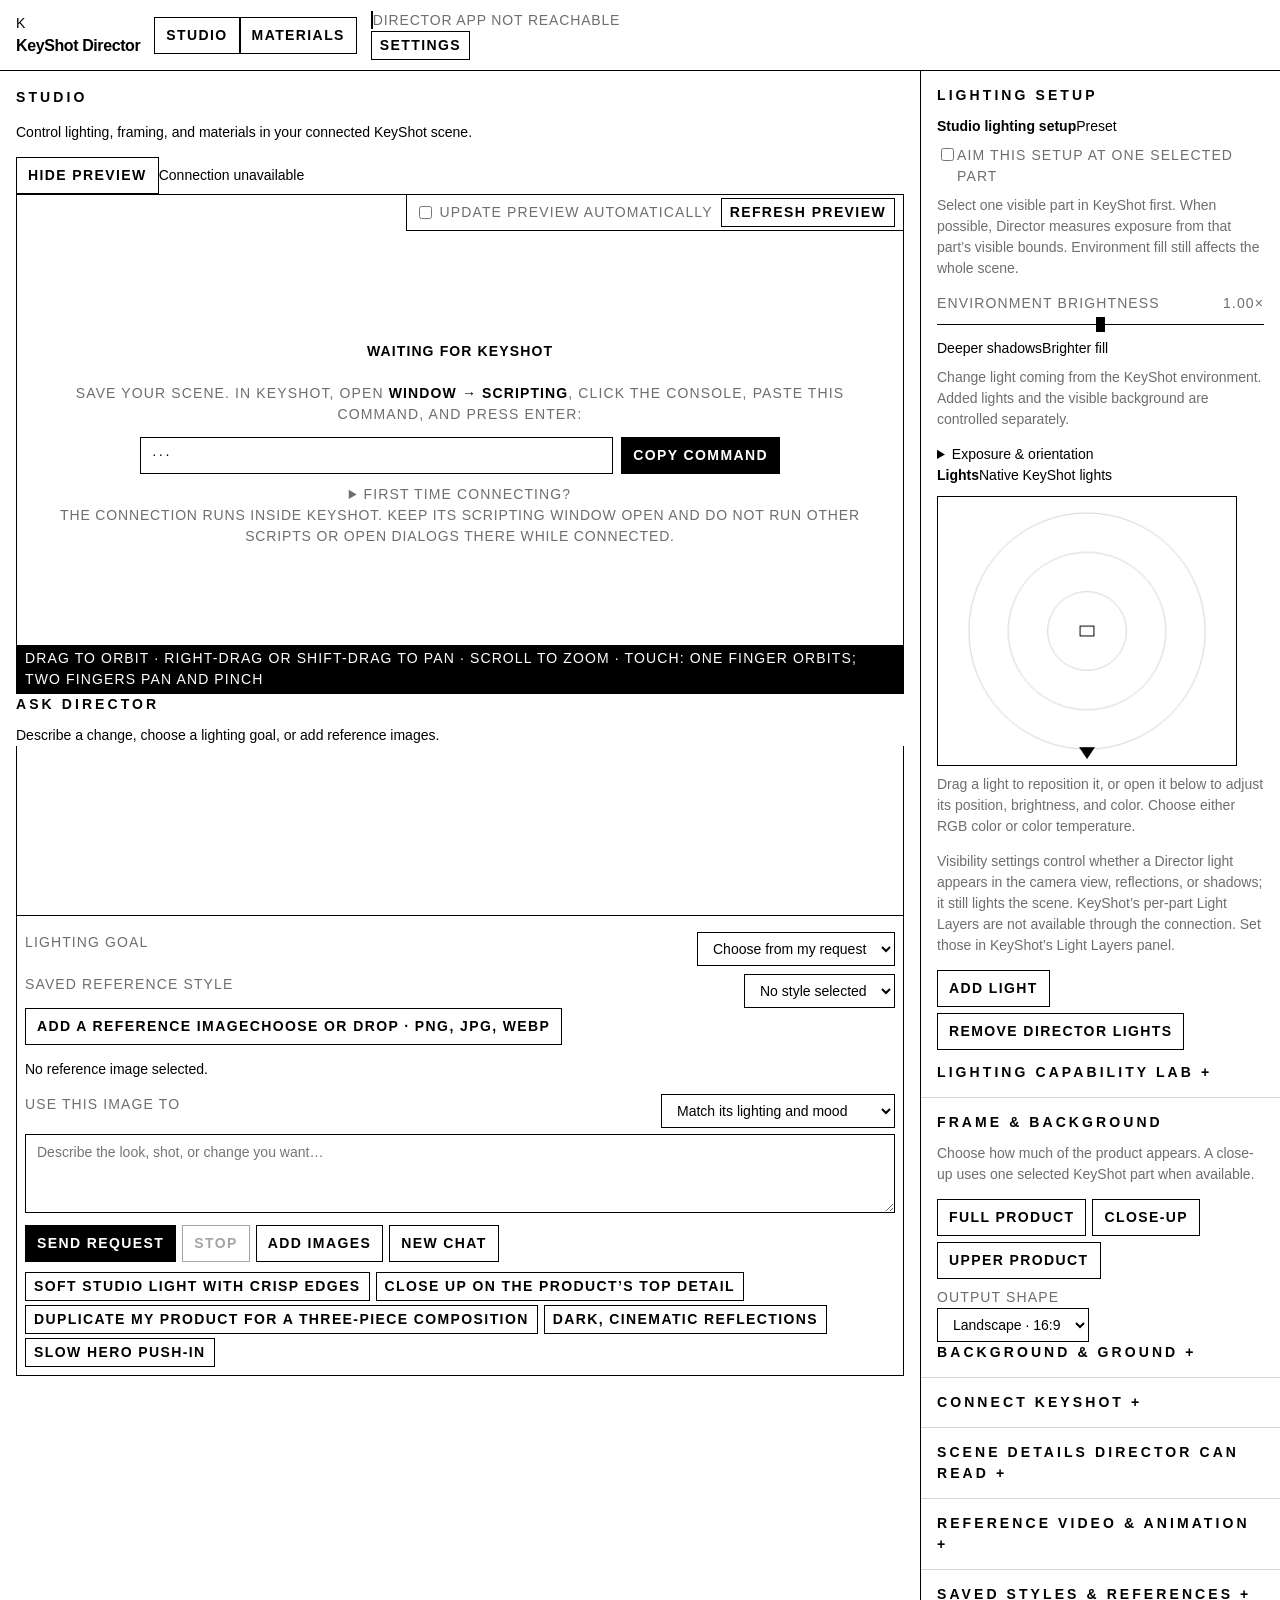
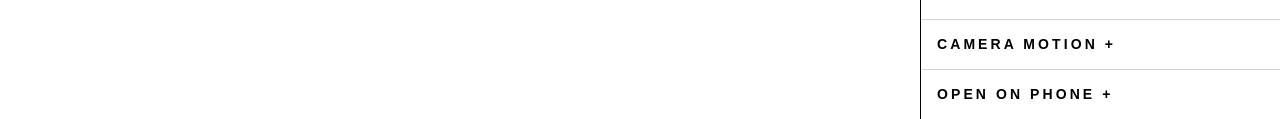
==== commit 568896f8: "release: prepare KeyShot Director 2.3.0" ====
--- a/server/public/index.html
+++ b/server/public/index.html
@@ -8,79 +8,79 @@
   :root { --bg:#fff; --fg:#000; --dim:#6e6e6e; --line:#d4d4d4; }
   * { box-sizing:border-box; }
   html, body { margin:0; background:var(--bg); color:var(--fg); }
-  body { font:13px/1.45 "Helvetica Neue", Helvetica, Arial, sans-serif; letter-spacing:.01em; }
+  body { font:14px/1.5 -apple-system, BlinkMacSystemFont, "Segoe UI", Arial, sans-serif; letter-spacing:0; }
   header { display:flex; align-items:center; gap:14px; padding:10px 16px; border-bottom:1px solid var(--fg); }
-  header h1 { font-size:12px; margin:0; font-weight:700; letter-spacing:.22em; text-transform:uppercase; }
+  header h1 { font-size:16px; margin:0; font-weight:650; letter-spacing:-.025em; text-transform:none; }
   .dot { width:9px; height:9px; border:1px solid var(--fg); background:transparent; }
   .dot.ok { background:var(--fg); }
-  #status, .dim { color:var(--dim); font-size:11px; letter-spacing:.06em; text-transform:uppercase; }
+  #status, .dim { color:var(--dim); font-size:var(--type-meta); letter-spacing:.06em; text-transform:uppercase; }
   header .sp { flex:1; }
   main { display:grid; grid-template-columns:minmax(0,1fr) 360px; gap:0; }
   @media (max-width:900px) { main { grid-template-columns:1fr; } aside { border-left:0 !important; border-top:1px solid var(--fg); } }
   section.col { padding:16px; min-width:0; }
   aside { border-left:1px solid var(--fg); padding:0; min-width:0; }
-  h2 { font-size:10px; margin:0 0 10px; font-weight:700; letter-spacing:.22em; text-transform:uppercase; }
+  h2 { font-size:var(--type-meta); margin:0 0 10px; font-weight:700; letter-spacing:.22em; text-transform:uppercase; }
   .panel { padding:14px 16px; border-bottom:1px solid var(--line); }
   .panel:last-child { border-bottom:0; }
   /* controls: flat, square, white on black; hover inverts */
   button, select, input, textarea { font:inherit; color:var(--fg); background:var(--bg); border:1px solid var(--fg); padding:7px 11px; }
-  button { cursor:pointer; text-transform:uppercase; letter-spacing:.1em; font-size:10.5px; font-weight:600; }
+  button { cursor:pointer; text-transform:uppercase; letter-spacing:.1em; font-size:var(--type-meta); font-weight:600; }
   button:hover:not(:disabled) { background:var(--fg); color:var(--bg); }
   button.solid { background:var(--fg); color:var(--bg); }
   button.solid:hover:not(:disabled) { background:var(--bg); color:var(--fg); }
   button:disabled { opacity:.35; cursor:default; }
-  button.sm { padding:3px 8px; font-size:9.5px; }
+  button.sm { padding:3px 8px; font-size:var(--type-meta); }
   button.busy { opacity:.5; pointer-events:none; }
   .row { display:flex; flex-wrap:wrap; gap:6px; align-items:center; }
-  label { display:flex; justify-content:space-between; font-size:10.5px; color:var(--dim); letter-spacing:.08em; text-transform:uppercase; margin-top:8px; }
+  label { display:flex; justify-content:space-between; font-size:var(--type-meta); color:var(--dim); letter-spacing:.08em; text-transform:uppercase; margin-top:8px; }
   input[type=range] { -webkit-appearance:none; appearance:none; width:100%; padding:0; border:0; background:transparent; height:16px; margin:2px 0; }
   input[type=range]::-webkit-slider-runnable-track { height:1px; background:var(--fg); }
   input[type=range]::-webkit-slider-thumb { -webkit-appearance:none; width:9px; height:15px; background:var(--fg); border:0; margin-top:-7px; }
   input[type=checkbox] { accent-color:#000; padding:0; width:13px; height:13px; }
   textarea { width:100%; resize:vertical; }
-  .mono { font-family:Consolas, "SF Mono", Menlo, monospace; font-size:11px; }
+  .mono { font-family:Consolas, "SF Mono", Menlo, monospace; font-size:var(--type-meta); }
   /* stage / preview */
   .stage { position:relative; border:1px solid var(--fg); background:var(--bg); aspect-ratio:16/9; display:flex; align-items:center; justify-content:center; overflow:hidden; touch-action:none; cursor:grab; }
   .stage.drag { cursor:grabbing; }
   .stage img { width:100%; height:100%; object-fit:contain; user-select:none; -webkit-user-drag:none; display:none; }
-  .stage .empty { color:var(--dim); padding:24px; text-align:center; font-size:11px; letter-spacing:.08em; text-transform:uppercase; max-width:100%; }
+  .stage .empty { color:var(--dim); padding:24px; text-align:center; font-size:var(--type-meta); letter-spacing:.08em; text-transform:uppercase; max-width:100%; }
   .stage .empty b { color:var(--fg); }
   .connectline { display:flex; gap:8px; align-items:stretch; margin:12px auto 10px; max-width:640px; text-transform:none; letter-spacing:0; }
   .cline { flex:1; min-width:0; text-align:left; border:1px solid var(--fg); padding:8px 10px; font:11px/1.4 Consolas, "SF Mono", Menlo, monospace; color:var(--fg); background:var(--bg); word-break:break-all; user-select:all; cursor:text; }
   .connectline button { flex:none; }
   .livebar { position:absolute; right:0; top:0; display:flex; gap:8px; align-items:center; background:var(--bg); border-left:1px solid var(--fg); border-bottom:1px solid var(--fg); padding:3px 8px; z-index:2; }
   .livebar label { margin:0; gap:5px; align-items:center; justify-content:flex-start; }
-  .hint { position:absolute; left:0; bottom:0; font-size:9.5px; color:var(--bg); background:var(--fg); padding:3px 8px; letter-spacing:.08em; text-transform:uppercase; pointer-events:none; }
+  .hint { position:absolute; left:0; bottom:0; font-size:var(--type-meta); color:var(--bg); background:var(--fg); padding:3px 8px; letter-spacing:.08em; text-transform:uppercase; pointer-events:none; }
   /* prompt */
   #log { border:1px solid var(--fg); border-top:0; height:170px; overflow:auto; padding:10px 12px; }
   .msg { margin:0 0 10px; white-space:pre-wrap; word-wrap:break-word; }
   .msg.u { color:var(--dim); }
-  .msg.u::before { content:"YOU  "; letter-spacing:.14em; font-size:9.5px; font-weight:700; color:var(--fg); }
-  .msg.a::before { content:"AI  "; letter-spacing:.14em; font-size:9.5px; font-weight:700; }
-  .tl { font-family:Consolas, monospace; font-size:11px; color:var(--dim); margin:0 0 4px; }
+  .msg.u::before { content:"YOU  "; letter-spacing:.14em; font-size:var(--type-meta); font-weight:700; color:var(--fg); }
+  .msg.a::before { content:"AI  "; letter-spacing:.14em; font-size:var(--type-meta); font-weight:700; }
+  .tl { font-family:Consolas, monospace; font-size:var(--type-meta); color:var(--dim); margin:0 0 4px; }
   .tl.err { color:var(--fg); text-decoration:underline; }
   #log img { max-width:240px; border:1px solid var(--fg); display:block; margin:4px 0 10px; }
   .promptbar { border:1px solid var(--fg); border-top:0; padding:8px; }
   .thumbs { display:flex; gap:6px; flex-wrap:wrap; margin-bottom:6px; }
   .thumbs div { position:relative; } .thumbs img { height:46px; border:1px solid var(--fg); display:block; }
-  .thumbs button { position:absolute; top:0; right:0; padding:0 4px; font-size:10px; }
+  .thumbs button { position:absolute; top:0; right:0; padding:0 4px; font-size:var(--type-meta); }
   .ex { margin:4px 6px 0 0; }
   /* studio */
   #stagecv { width:100%; max-width:300px; border:1px solid var(--fg); background:var(--bg); margin-top:10px; touch-action:none; display:block; }
   .lrow { border:1px solid var(--line); margin-top:6px; }
-  .lrow > summary { cursor:pointer; padding:6px 9px; display:flex; align-items:center; gap:8px; list-style:none; font-size:11px; }
+  .lrow > summary { cursor:pointer; padding:6px 9px; display:flex; align-items:center; gap:8px; list-style:none; font-size:var(--type-meta); }
   .lrow > summary::-webkit-details-marker { display:none; }
   .lrow .sw { width:8px; height:8px; background:var(--fg); flex:none; }
   .lrow .rm { margin-left:auto; }
   .lrow .body { padding:0 10px 10px; }
-  .lrow .chk { display:flex; gap:12px; margin-top:8px; font-size:10.5px; color:var(--dim); }
+  .lrow .chk { display:flex; gap:12px; margin-top:8px; font-size:var(--type-meta); color:var(--dim); }
   .lrow .chk label { margin:0; justify-content:flex-start; gap:5px; align-items:center; }
-  .blurb { font-size:11.5px; color:var(--dim); margin-top:8px; }
-  details.fold > summary { cursor:pointer; list-style:none; font-size:10px; font-weight:700; letter-spacing:.22em; text-transform:uppercase; }
+  .blurb { font-size:var(--type-label); color:var(--dim); margin-top:8px; }
+  details.fold > summary { cursor:pointer; list-style:none; font-size:var(--type-meta); font-weight:700; letter-spacing:.22em; text-transform:uppercase; }
   details.fold > summary::-webkit-details-marker { display:none; }
   details.fold > summary::after { content:" +"; } details.fold[open] > summary::after { content:" \2212"; }
   .style { border:1px solid var(--line); padding:8px 10px; margin-top:6px; }
-  .drop { border:1px dashed var(--fg); padding:18px 10px; text-align:center; cursor:pointer; font-size:11px; letter-spacing:.08em; text-transform:uppercase; }
+  .drop { border:1px dashed var(--fg); padding:18px 10px; text-align:center; cursor:pointer; font-size:var(--type-meta); letter-spacing:.08em; text-transform:uppercase; }
   .drop.over, .drop:hover { background:var(--fg); color:var(--bg); } .drop.over .dim, .drop:hover .dim { color:var(--bg); }
   .chk2 { display:flex; gap:14px; margin-top:8px; } .chk2 label { margin:0; justify-content:flex-start; gap:5px; align-items:center; }
   .toast { position:fixed; bottom:14px; left:50%; transform:translateX(-50%); background:var(--fg); color:var(--bg); padding:8px 14px; display:none; max-width:90vw; font-size:12px; z-index:9; }
@@ -152,7 +152,7 @@
     </section>
     <div class="panel">
       <details class="fold" id="connectFold"><summary>Connect KeyShot</summary>
-        <div class="dim" style="margin:8px 0;text-transform:none;letter-spacing:0;font-size:11.5px">Save the scene first. In KeyShot, open <b>Window &rarr; Scripting</b>, click the console, paste the command below, and press Enter. If the status says the bridge is not running, run the command again. The connection lasts up to 4 hours.</div>
+        <div class="dim" style="margin:8px 0;text-transform:none;letter-spacing:0;font-size:var(--type-label)">Save the scene first. In KeyShot, open <b>Window &rarr; Scripting</b>, click the console, paste the command below, and press Enter. If the status says the bridge is not running, run the command again. The connection lasts up to 4 hours.</div>
         <div class="connectline"><code class="cline">...</code><button class="solid" data-copy aria-label="Copy KeyShot setup command">Copy command</button></div>
       </details>
     </div>
@@ -255,7 +255,7 @@
 
     <div class="panel">
       <details class="fold" id="motion"><summary>Camera motion</summary>
-        <div class="dim" id="motionHelp" style="margin:8px 0;text-transform:none;letter-spacing:0;font-size:11.5px">Preview and render camera moves here. Director cannot write to KeyShot’s timeline. To add timeline keys, create them in KeyShot.</div>
+        <div class="dim" id="motionHelp" style="margin:8px 0;text-transform:none;letter-spacing:0;font-size:var(--type-label)">Preview and render camera moves here. Director cannot write to KeyShot’s timeline. To add timeline keys, create them in KeyShot.</div>
         <div class="row" id="presets"></div>
         <div class="row" style="margin-top:8px"><button id="rec">Record camera move</button><button id="smooth">Smooth move</button><button id="play" class="solid">Preview move</button><button id="stop">Stop preview</button></div>
         <label for="recipe">Camera move data (JSON)</label><textarea id="recipe" class="mono" rows="7" spellcheck="false" style="margin-top:8px" aria-describedby="motionHelp"></textarea>
@@ -291,6 +291,10 @@
       <div id="materialContext" class="material-context" hidden><div><span class="material-context-label">Current material task</span><strong id="materialContextName"></strong><small id="materialContextNote"></small></div><button type="button" id="materialContextClear" class="text-button" title="Stop using this item as context">Clear task</button></div>
       <div id="materialChatLog" role="log" aria-live="polite" aria-label="Material Director conversation"><p class="chat-empty">Your conversation and material results will appear here. Describe a finish or add a reference image to begin.</p></div>
       <div class="material-composer">
+      <div class="material-graph-preset">
+        <span>Texture material</span>
+        <small>Simple Plastic · Base Color · Roughness · Normal or Bump · optional AO</small>
+      </div>
       <label for="materialPrompt">Describe the finish or change</label>
       <textarea id="materialPrompt" rows="3" placeholder="Fine bead-blasted aluminum, cool silver, a soft satin sheen…"></textarea>
       <button type="button" id="materialDrop" class="workspace-drop" aria-label="Add material reference images or a Poliigon texture folder"><span id="materialDropText">Add reference images or a Poliigon folder <small>Drop a texture folder and reference images together, or click to choose images</small></span></button><input id="materialFile" type="file" accept="image/png,image/jpeg,image/webp" multiple hidden>
@@ -324,7 +328,7 @@
         <div><label for="textureSetName">Texture set name <span class="dim">(optional)</span></label><input id="textureSetName" type="text" placeholder="Use the folder name" maxlength="100"></div>
         <div class="texture-import-action"><button type="button" id="textureSetChoose" class="solid">Import Poliigon folder</button><input id="textureSetFiles" type="file" multiple webkitdirectory directory hidden accept=".png,.jpg,.jpeg,.webp,.tif,.tiff,.exr,.hdr,.mtlx"></div>
       </div>
-      <p class="texture-import-note">Recognized map types: Base Color, Roughness, Metallic, Normal, Displacement, Bump, Specular, and Ambient Occlusion (AO). MaterialX files are kept as conversion hints.</p>
+      <p class="texture-import-note">In Poliigon Download Settings, choose KeyShot as the render engine before downloading. Director reads Base Color, Roughness, Metallic, Normal, Displacement, Bump, Specular, and AO maps; MaterialX is used only as a conversion hint.</p>
       <p id="textureSetStatus" class="blurb" role="status" aria-live="polite">Choose the downloaded Poliigon folder that contains the maps.</p>
     </div>
     <p id="textureBuildStatus" class="blurb" role="status" aria-live="polite"></p>
@@ -364,14 +368,14 @@
   <label for="cliPath">Claude CLI path (only if not found automatically)</label><input type="text" id="cliPath" style="width:100%" placeholder="C:\...\claude.exe">
   <div id="codexState" class="mono" style="white-space:pre-wrap;margin:10px 0 6px"></div>
   <label for="codexPath">Codex CLI path (only if not found automatically)</label><input type="text" id="codexPath" style="width:100%" placeholder="C:\...\codex.exe">
-  <label for="codexModel">ChatGPT / Codex model</label><input type="text" id="codexModel" style="width:100%" placeholder="Use your Codex default"><div class="dim" style="text-transform:none;letter-spacing:0;font-size:11.5px;margin-top:5px">Optional model ID passed to Codex CLI. Leave blank to use the model selected by your Codex account. Examples depend on your account and CLI version.</div>
+  <label for="codexModel">ChatGPT / Codex model</label><input type="text" id="codexModel" style="width:100%" placeholder="Use your Codex default"><div class="dim" style="text-transform:none;letter-spacing:0;font-size:var(--type-label);margin-top:5px">Optional model ID passed to Codex CLI. Leave blank to use the model selected by your Codex account. Examples depend on your account and CLI version.</div>
   <div class="row" style="margin-top:6px"><button class="sm" id="cliRecheck">Check for assistants again</button></div>
   <label for="apikey">Anthropic API key</label><input type="password" id="apikey" style="width:100%" placeholder="sk-ant-..." autocomplete="off">
   <label for="model">Claude API model</label><input type="text" id="model" style="width:100%">
   <div class="row" style="margin-top:14px"><button class="solid" id="saveSettings">Save settings</button><button id="closeSettings">Close</button></div>
   <div class="dim" style="margin:16px 0 6px;text-transform:uppercase">App and KeyShot connection</div>
   <div class="row"><button id="disconnectBtn" title="Stops the Director connection inside KeyShot; use the launcher to start it again">Stop KeyShot bridge</button><button id="restartBtn">Restart Director</button><button id="quitBtn">Quit Director</button></div>
-  <div class="dim" style="text-transform:none;letter-spacing:0;font-size:11.5px;margin-top:6px">Stop the bridge in KeyShot to run the setup command again. Restart or Quit affects the Director app, not your KeyShot scene.</div>
+  <div class="dim" style="text-transform:none;letter-spacing:0;font-size:var(--type-label);margin-top:6px">Stop the bridge in KeyShot to run the setup command again. Restart or Quit affects the Director app, not your KeyShot scene.</div>
 </dialog>
 <div class="toast" id="toast" role="status" aria-live="polite" aria-atomic="true"></div>
 <script src="https://cdnjs.cloudflare.com/ajax/libs/qrcodejs/1.0.0/qrcode.min.js"></script>
@@ -387,7 +391,7 @@
   catch { throw new Error('Could not reach Director. Check that the app is open, then try again.'); }
   let j;
   try { j = await r.json(); } catch { throw new Error('Director returned an unreadable response. Restart the app and try again.'); }
-  if (!r.ok) throw new Error(j.error || `Director could not complete this action (${r.status}). Check the KeyShot connection and try again.`);
+  if (!r.ok) { const error = new Error(j.error || `Director could not complete this action (${r.status}). Check the KeyShot connection and try again.`); error.status = r.status; throw error; }
   return j;
 }
 function sceneContextFact(label, value) {
@@ -468,8 +472,15 @@
 syncPreviewDisclosure();
 $('studioWorkspace').querySelector('aside').prepend($('studioPanel'));
 $('libraryQuickCopyHost').appendChild($('libraryMaterialCopyCard'));
-function showWorkspace(name) {
+let workspacePreviewAnimation = null;
+function showWorkspace(name, animate = false) {
   if (!['studio','materials'].includes(name)) name = 'studio';
+  const currentWorkspace = document.querySelector('[data-workspace][aria-current="page"]')?.dataset.workspace;
+  if (currentWorkspace === name) { history.replaceState(null, '', '#' + name); return; }
+  if (workspacePreviewAnimation) workspacePreviewAnimation.cancel();
+  const reduceMotion = window.matchMedia?.('(prefers-reduced-motion: reduce)').matches;
+  const previousRect = animate && currentWorkspace && !reduceMotion && typeof sceneStage.animate === 'function'
+    ? sceneStage.getBoundingClientRect() : null;
   (name === 'materials' ? materialsStageHost : studioStageHome).appendChild(sceneStage);
   for (const key of ['studio','materials']) {
     $(`${key}Workspace`).hidden = key !== name;
@@ -477,10 +488,28 @@
     if (key === name) button.setAttribute('aria-current','page'); else button.removeAttribute('aria-current');
   }
   history.replaceState(null, '', '#' + name);
-}
-document.querySelectorAll('[data-workspace]').forEach(button => button.onclick = () => showWorkspace(button.dataset.workspace));
+  if (!previousRect || previousRect.width < 1 || previousRect.height < 1) return;
+  const nextRect = sceneStage.getBoundingClientRect();
+  if (nextRect.width < 1 || nextRect.height < 1) return;
+  const deltaX = previousRect.left - nextRect.left, deltaY = previousRect.top - nextRect.top;
+  const scaleX = previousRect.width / nextRect.width, scaleY = previousRect.height / nextRect.height;
+  if (Math.abs(deltaX) < 1 && Math.abs(deltaY) < 1 && Math.abs(scaleX - 1) < .01 && Math.abs(scaleY - 1) < .01) return;
+  sceneStage.classList.add('workspace-preview-moving');
+  const animation = sceneStage.animate([
+    { transformOrigin: 'top left', transform: `translate(${deltaX}px, ${deltaY}px) scale(${scaleX}, ${scaleY})` },
+    { transformOrigin: 'top left', transform: 'none' }
+  ], { duration: 280, easing: 'cubic-bezier(.16, 1, .3, 1)' });
+  workspacePreviewAnimation = animation;
+  const clearAnimation = () => {
+    if (workspacePreviewAnimation === animation) workspacePreviewAnimation = null;
+    sceneStage.classList.remove('workspace-preview-moving');
+  };
+  animation.onfinish = clearAnimation;
+  animation.oncancel = clearAnimation;
+}
+document.querySelectorAll('[data-workspace]').forEach(button => button.onclick = () => showWorkspace(button.dataset.workspace, true));
 showWorkspace(location.hash.slice(1));
-window.addEventListener('hashchange', () => showWorkspace(location.hash.slice(1)));
+window.addEventListener('hashchange', () => showWorkspace(location.hash.slice(1), true));
 async function busy(btn, fn) { btn && btn.classList.add('busy'); try { return await fn(); } catch (e) { toast(e.message); } finally { btn && btn.classList.remove('busy'); } }
 
 /* ---------- camera: drag the preview to orbit / pan / zoom (KeyShot has its own camera tools; this is the second-monitor control) ---------- */
@@ -709,8 +738,59 @@
   const undoScope = document.createElement('p'); undoScope.className = 'material-readonly-input';
   undoScope.textContent = graph.undo?.scope || 'Undo is available for supported material edits made during this KeyShot connection.';
   box.appendChild(undoScope);
+  const colorNode = graph.nodes.find(node => node.name === 'Director Base Color' && node.type.name === 'lux_color_adjust');
+  const baseMap = graph.nodes.find(node => node.type.name === '__texture' &&
+    node.parameters.some(parameter => parameter.name === 'texture' && /(?:base.?color|albedo|diffuse)/i.test(String(parameter.value || ''))));
+  const baseMapAdjustments = baseMap?.parameters.filter(parameter =>
+    ['brightness', 'contrast'].includes(parameter.name) && !parameter.connected && parameter.value != null) || [];
+  if (colorNode || baseMapAdjustments.length) {
+    const controls = document.createElement('section'); controls.className = 'material-color-controls';
+    const title = document.createElement('h4'); title.textContent = 'Base color'; controls.appendChild(title);
+    const hint = document.createElement('p'); hint.textContent = colorNode
+      ? 'Adjust the imported color in KeyShot. Texture grain, roughness, and bump stay connected. Changes affect every part using this material.'
+      : 'The imported color map is connected. These controls adjust this material without changing the source image.';
+    controls.appendChild(hint);
+    const addControl = (node, key, label, kind, min, max) => {
+      const parameter = node.parameters.find(item => item.name === key);
+      if (!parameter || parameter.connected || parameter.value == null) return;
+      const row = document.createElement('label'); row.className = 'material-color-control';
+      const caption = document.createElement('span'); caption.textContent = label; row.appendChild(caption);
+      const input = document.createElement('input'); input.type = kind; input.disabled = !graph.editable;
+      if (kind === 'color') {
+        input.value = '#' + parameter.value.slice(0, 3).map(channel => Math.round(Math.max(0, Math.min(1, channel)) * 255).toString(16).padStart(2, '0')).join('');
+      } else {
+        input.min = String(min); input.max = String(max); input.step = '0.05'; input.value = String(parameter.value);
+      }
+      input.onchange = async () => {
+        const value = kind === 'color'
+          ? [1, 3, 5].map(index => parseInt(input.value.slice(index, index + 2), 16) / 255)
+          : Number(input.value);
+        if (kind !== 'color' && (!Number.isFinite(value) || value < min || value > max)) {
+          toast(`${label} must be between ${min} and ${max}.`); await inspectMaterial(); return;
+        }
+        input.disabled = true;
+        try {
+          await api('/api/material/set', { name, node_id: node.id, parameter: key, value, expected_value: parameter.value });
+          $('materialStatus').textContent = `${label} updated in KeyShot. The imported image is unchanged; Undo restores the previous value.`;
+          await inspectMaterial();
+        } catch (error) { toast(error.message); await inspectMaterial(); }
+      };
+      row.appendChild(input); controls.appendChild(row);
+    };
+    if (colorNode) {
+      addControl(colorNode, 'colorize', 'Tint', 'color');
+      addControl(colorNode, 'value', 'Lightness', 'number', 0, 4);
+      addControl(colorNode, 'saturation', 'Saturation', 'number', 0, 4);
+      addControl(colorNode, 'contrast', 'Contrast', 'number', 0, 4);
+    } else {
+      addControl(baseMap, 'brightness', 'Lightness', 'number', 0, 4);
+      addControl(baseMap, 'contrast', 'Contrast', 'number', 0, 4);
+    }
+    box.appendChild(controls);
+  }
   for (const node of graph.nodes) {
     if (node.type.name === '__root') continue;
+    if (node === colorNode) continue;
     const section = document.createElement('div'); section.style.cssText = 'padding:9px 0;border-top:1px solid #ddd';
     const heading = document.createElement('b'); heading.textContent = `${node.type.display_name || node.type.name} · ${node.id}`; section.appendChild(heading);
     for (const p of node.parameters) {
@@ -939,9 +1019,16 @@
       info.append(recipe);
     }
     info.append(inventory, folderDetails);
-    const supportedRoles = new Set(['base-color','roughness','metallic','normal','bump','displacement']);
+    const graphGuide = document.createElement('details'); graphGuide.className = 'texture-set-folder';
+    const graphGuideTitle = document.createElement('summary'); graphGuideTitle.textContent = 'KeyShot graph steps after building';
+    const graphGuideList = document.createElement('ol');
+    const graphSteps = ['Open the saved material in KeyShot’s Material Graph and check the Plastic surface and map connections.', 'Check texture scale and placement on the intended model.'];
+    for (const step of graphSteps) { const li = document.createElement('li'); li.textContent = step; graphGuideList.append(li); }
+    graphGuide.append(graphGuideTitle, graphGuideList);
+    info.append(graphGuide);
+    const supportedRoles = new Set(['base-color','roughness','normal','bump']);
     const canBuild = set.files.some(file => supportedRoles.has(file.role));
-    const options = document.createElement('div'); options.className = 'row';
+    const options = document.createElement('div'); options.className = 'row texture-set-ao';
     const choice = (label, checked = true) => {
       const wrap = document.createElement('label'); wrap.className = 'texture-set-roles';
       const input = document.createElement('input'); input.type = 'checkbox'; input.checked = checked;
@@ -949,44 +1036,32 @@
     };
     const ao = set.files.some(file => file.role === 'ambient-occlusion')
       ? choice('Blend Ambient Occlusion into Base Color') : null;
-    const displacement = set.files.some(file => file.role === 'displacement')
-      ? choice('Add displacement geometry') : null;
-    let height = null;
-    if (displacement) {
-      const wrap = document.createElement('label'); wrap.className = 'texture-set-roles';
-      wrap.textContent = 'Displacement height (mm; 0.001–0.1) ';
-      height = document.createElement('input'); height.type = 'number'; height.min = '0.001'; height.max = '0.1';
-      height.step = '0.001'; height.value = '0.01'; height.style.width = '5em';
-      height.title = 'Default 0.01 mm; supported range 0.001–0.1 mm';
-      wrap.append(height); options.append(wrap);
-    }
     if (options.childNodes.length) info.append(options);
     const build = document.createElement('button'); build.type = 'button'; build.className = 'solid'; build.textContent = 'Build KeyShot material';
-    build.disabled = !canBuild || !!set.missing?.length;
-    build.title = set.missing?.length ? 'This set is incomplete. Add the missing maps before building a material.' : canBuild ? 'Ambient Occlusion and displacement maps are included by default when available. Uncheck either to leave it out.' : 'Add a Base Color, Roughness, Metallic, Normal, Bump, or Displacement map to build a material.';
+    build.disabled = !canBuild;
+    build.title = set.missing?.length ? 'Builds from supported maps that are available; missing source maps are reported.'
+      : !canBuild ? 'Add a Base Color, Roughness, Normal, or Bump map to build a material.'
+        : 'Builds a simple Plastic material. AO is optional; Metallic and displacement are skipped.';
     build.onclick = async () => {
       build.disabled = true; build.textContent = 'Building…';
       $('textureBuildStatus').textContent = `Building ${set.name} in the connected KeyShot scene…`;
       try {
-        const result = await api('/api/material/build-from-texture-set', { texture_set_id: set.id,
-          use_ao: !!ao?.checked, use_displacement: !!displacement?.checked,
-          displacement_height_mm: height ? Number(height.value) : 0.01 });
+        const result = await api('/api/material/build-from-texture-set', { texture_set_id: set.id, use_ao: !!ao?.checked });
         await loadMaterials(result.name); await loadMaterialAssets();
         selectMaterialContext({ kind: 'scene-material', name: result.name });
         const channelNames = { 'base-color':'Base Color', 'ambient-occlusion':'AO blend', roughness:'Roughness',
           metallic:'Metallic', normal:'Normal map', bump:'Bump map', displacement:'Displacement geometry' };
         const used = result.used_files.map(file => channelNames[file.role] || file.role).join(', ');
-        const roleNames = { 'ambient-occlusion':'AO', metallic:'Metallic', displacement:'Displacement', specular:'Specular', glossiness:'Glossiness' };
-        const skipped = [...new Set(result.skipped_files.map(file => roleNames[file.role]).filter(Boolean))];
-        $('textureBuildStatus').textContent = `Built ${result.name} with ${used}. Saved it to KeyShot’s Material Library and as a .kmp material file.${skipped.length ? ` These map types were skipped: ${skipped.join(', ')}.` : ''} The material is not assigned to a part. Drag it from the library onto your chosen part in KeyShot.${result.used_files.some(file => file.role === 'displacement') ? ' After assigning it, enable Execute Geometry in KeyShot to see displacement.' : ''} File: ${result.path}`;
+        const skipped = result.skipped_files.map(file => `${file.name}${file.reason ? ` (${file.reason})` : ''}`);
+        $('textureBuildStatus').textContent = `Built ${result.name} as a simple Plastic material with ${used}. Saved it to KeyShot’s Material Library and as a .kmp material file.${skipped.length ? ` Skipped: ${skipped.join(', ')}.` : ''} The material is not assigned to a part. Review “KeyShot graph steps after building” on this set, then drag the material from the library onto your chosen part. File: ${result.path}`;
         $('materialStatus').textContent = `Built ${result.name}. It is saved but not assigned to a part. Apply it from KeyShot’s Material Library.`;
       } catch (error) {
         $('textureBuildStatus').textContent = `${error.message} Your imported source maps are unchanged. Check the KeyShot connection and try again.`;
-      } finally { build.disabled = !canBuild || !!set.missing?.length; build.textContent = 'Build KeyShot material'; }
+      } finally { build.disabled = !canBuild; build.textContent = 'Build KeyShot material'; }
     };
     const open = document.createElement('button'); open.type = 'button'; open.className = 'sm'; open.textContent = 'Open this set'; open.onclick = async () => { try { await api('/api/material/open-folder', { textureSet: set.id }); } catch (err) { toast(err.message); } };
     const addMore = document.createElement('button'); addMore.type = 'button'; addMore.className = 'sm'; addMore.textContent = 'Add missing maps'; addMore.onclick = () => { $('textureSetFiles').dataset.setId = set.id; $('textureSetFiles').click(); };
-    const actions = document.createElement('div'); actions.className = 'row';
+    const actions = document.createElement('div'); actions.className = 'row texture-set-actions';
     const edit = document.createElement('button'); edit.type = 'button'; edit.className = 'sm'; edit.textContent = 'Use in Material Director';
     edit.onclick = () => selectMaterialContext({ kind: 'texture-set', id: set.id, name: set.name, files: set.files.map(file => ({ name: file.name, role: file.role })), missing: set.missing || [] });
     actions.append(edit, build, addMore, open); item.append(info, actions); host.appendChild(item);
@@ -1276,7 +1351,7 @@
   const countLabel = materialImages.length ? ` · ${materialImages.length} reference image${materialImages.length === 1 ? '' : 's'}` : '';
   materialLine('user', (text || 'Use these references as the material direction.') + countLabel);
   try {
-    await api('/api/material/prompt', { text: text || 'Create an unassigned material inspired by these reference images.', images: materialImages.map(item => item.data), context: materialWorkContext, imageAspectRatio: materialImageAspect.value });
+    await api('/api/material/prompt', { text: text || 'Create an unassigned material inspired by these reference images.', images: materialImages.map(item => item.data), context: materialWorkContext, graph_preset: 'simple_plastic', imageAspectRatio: materialImageAspect.value });
     $('materialPrompt').value = ''; let since = 0;
     for (;;) {
       await new Promise(r => setTimeout(r, 700)); const j = await api('/api/material/prompt?since=' + since); since = j.next;
@@ -1358,50 +1433,144 @@
 
 /* ---------- reference video: pull frames out in the browser, send them to be matched ---------- */
 async function videoFrames(file, n = 12, maxW = 640) {
-  const v = document.createElement('video'); v.muted = true; v.playsInline = true; v.preload = 'auto'; v.src = URL.createObjectURL(file);
-  await new Promise((ok, no) => { v.onloadedmetadata = ok; v.onerror = () => no(new Error('This browser cannot play that video file (try mp4 / H.264)')); });
-  const dur = v.duration; if (!isFinite(dur) || dur <= 0) throw new Error('Could not read this video’s duration. Try an MP4 using H.264.');
-  n = Math.max(6, Math.min(n, Math.round(dur * 3)));
-  const s = Math.min(1, maxW / v.videoWidth), c = document.createElement('canvas'); c.width = Math.round(v.videoWidth * s); c.height = Math.round(v.videoHeight * s);
-  const g = c.getContext('2d'), frames = [];
-  for (let i = 0; i < n; i++) {
-    const t = Math.min(dur - 0.04, (i / (n - 1)) * dur);
-    await new Promise(ok => { v.onseeked = ok; v.currentTime = t; });
-    g.drawImage(v, 0, 0, c.width, c.height); frames.push({ t: +t.toFixed(3), png: c.toDataURL('image/png') });
-    $('vlog').textContent = `reading frames ${i + 1}/${n}`;
-  }
-  URL.revokeObjectURL(v.src); return { frames, duration: dur };
-}
-async function pollJob(url, el, onTick) { for (;;) { await new Promise(r => setTimeout(r, 1500)); const j = await api(url).catch(() => null); if (!j) continue; el.textContent = j.log.join('\n') + (onTick ? onTick(j) : ''); if (!j.running) return j; } }
+  const v = document.createElement('video'), source = URL.createObjectURL(file);
+  v.muted = true; v.playsInline = true; v.preload = 'auto';
+  const waitFor = (eventName, description) => new Promise((resolve, reject) => {
+    let timer;
+    const cleanup = () => { clearTimeout(timer); v.removeEventListener(eventName, onReady); v.removeEventListener('error', onError); };
+    const onReady = () => { cleanup(); resolve(); };
+    const onError = () => { cleanup(); reject(new Error('This browser cannot read that video. Try an MP4 using H.264.')); };
+    timer = setTimeout(() => { cleanup(); reject(new Error('Timed out while ' + description + '. Try a shorter MP4 using H.264.')); }, 15000);
+    v.addEventListener(eventName, onReady, { once: true }); v.addEventListener('error', onError, { once: true });
+  });
+  try {
+    const metadata = waitFor('loadedmetadata', 'opening the video'); v.src = source; v.load(); await metadata;
+    const dur = v.duration;
+    if (!Number.isFinite(dur) || dur <= 0 || !v.videoWidth || !v.videoHeight) throw new Error('Could not read this video’s duration or dimensions. Try an MP4 using H.264.');
+    n = Math.max(6, Math.min(n, Math.round(dur * 3)));
+    const scale = Math.min(1, maxW / v.videoWidth), c = document.createElement('canvas'); c.width = Math.round(v.videoWidth * scale); c.height = Math.round(v.videoHeight * scale);
+    const g = c.getContext('2d'); if (!g) throw new Error('This browser could not prepare video previews. Try a different browser or an MP4 using H.264.');
+    if (v.readyState < 2) await waitFor('loadeddata', 'decoding the first video frame');
+    const frames = [];
+    for (let i = 0; i < n; i++) {
+      const t = Math.min(Math.max(0, dur - 0.04), (i / (n - 1)) * dur);
+      if (Math.abs(v.currentTime - t) > 0.001) { const seek = waitFor('seeked', 'reading a video frame'); v.currentTime = t; await seek; }
+      g.drawImage(v, 0, 0, c.width, c.height); frames.push({ t: +t.toFixed(3), png: c.toDataURL('image/png') });
+      $('vlog').textContent = 'Reading frames ' + (i + 1) + ' of ' + n + '…';
+    }
+    return { frames, duration: dur };
+  } finally {
+    v.pause(); v.removeAttribute('src'); v.load(); URL.revokeObjectURL(source);
+  }
+}
+async function pollJob(url, el, onTick) {
+  videoPollActive = true;
+  try {
+    let failures = 0;
+    for (;;) {
+      await new Promise(r => setTimeout(r, 1500));
+      let j;
+      try { j = await api(url); failures = 0; }
+      catch (error) {
+        failures++;
+        if (failures >= 8) throw new Error('Director stopped responding while checking this job. It may still be running; reconnect, then use Stop before starting another.');
+        el.textContent = 'Director is not responding · retrying status (' + failures + '/8)…';
+        continue;
+      }
+      const lines = Array.isArray(j.log) ? j.log : [];
+      el.textContent = lines.join('\n') + (onTick ? onTick(j) : '');
+      if (!j.running) return j;
+    }
+  } finally { videoPollActive = false; }
+}
+let videoOperation = null, videoStopRequestPending = false, videoPollActive = false;
+function hasVideoRecipe() { try { const recipe = JSON.parse($('recipe').value); return !!recipe && typeof recipe === 'object' && !Array.isArray(recipe); } catch { return false; } }
+function setVideoOperation(operation) {
+  videoOperation = operation;
+  const busyOperation = !!operation;
+  $('vdrop').disabled = busyOperation; $('vfile').disabled = busyOperation;
+  $('vplay').disabled = busyOperation || !hasVideoRecipe(); $('vrender').disabled = busyOperation || !hasVideoRecipe();
+  $('vstop').disabled = videoStopRequestPending || (operation !== 'video' && operation !== 'render');
+}
+function resumeVideoJobWatch() {
+  const operation = videoOperation;
+  if (videoPollActive || (operation !== 'video' && operation !== 'render')) return;
+  const url = operation === 'video' ? '/api/video' : '/api/render';
+  const onTick = operation === 'render' ? q => (q.running ? '\nframe ' + q.frame + '/' + q.total : '') : null;
+  pollJob(url, $('vlog'), onTick).then(job => {
+    if (videoOperation !== operation) return;
+    const result = job.result || {};
+    if (result.error) $('vlog').textContent = result.error;
+    else if (operation === 'video' && result.recipe) {
+      $('recipe').value = JSON.stringify(result.recipe, null, 2);
+      const aspect = result.aspect || 1.78;
+      $('vsize').value = aspect < 0.8 ? '1080x1920' : aspect < 1.2 ? '1080x1080' : '1280x720';
+    } else if (operation === 'render' && result.video) {
+      $('rvid').src = '/api/render/video?t=' + Date.now(); $('rvid').style.display = 'block';
+    }
+    setVideoOperation(null); loadStudio().catch(() => {}); syncPose();
+  }).catch(error => { if (videoOperation === operation) $('vlog').textContent = error.message; });
+}
+const vdrop = $('vdrop');
+setVideoOperation(null);
 async function matchVideoFile(file) {
-  if (!file || !file.type.startsWith('video/')) return toast('That is not a video file');
+  if (!file || !file.type.startsWith('video/')) return toast('Choose a supported video file.');
+  if (videoOperation) return toast('Wait for the current video or render operation to finish.');
+  setVideoOperation('matching');
   try {
-    $('vdrop').classList.add('busy'); $('vstop').disabled = false; $('vplay').disabled = $('vrender').disabled = true;
+    vdrop.classList.add('busy');
     const { frames, duration } = await videoFrames(file);
-    await api('/api/video', { frames, duration, lighting: $('vlight').checked, camera: $('vcam').checked });
+    try { await api('/api/video', { frames, duration, lighting: $('vlight').checked, camera: $('vcam').checked }); }
+    catch (error) {
+      if (error.message.includes('Could not reach Director') || error.status === 409) setVideoOperation('video');
+      else setVideoOperation(null);
+      throw error;
+    }
+    setVideoOperation('video');
     const j = await pollJob('/api/video', $('vlog'));
     const r = j.result || {};
-    if (r.recipe) { $('recipe').value = JSON.stringify(r.recipe, null, 2); $('vplay').disabled = $('vrender').disabled = false; const a = r.aspect || 1.78; $('vsize').value = a < 0.8 ? '1080x1920' : a < 1.2 ? '1080x1080' : '1280x720'; }
+    if (r.error) { setVideoOperation(null); throw new Error(r.error); }
+    if (r.recipe) { $('recipe').value = JSON.stringify(r.recipe, null, 2); const a = r.aspect || 1.78; $('vsize').value = a < 0.8 ? '1080x1920' : a < 1.2 ? '1080x1080' : '1280x720'; }
+    setVideoOperation(null);
     loadStudio().catch(() => {}); syncPose();
   } catch (e) { $('vlog').textContent = e.message; }
-  finally { $('vdrop').classList.remove('busy'); $('vstop').disabled = true; $('vplay').disabled = $('vrender').disabled = false; }
-}
-const vdrop = $('vdrop');
-vdrop.onclick = () => $('vfile').click(); $('vfile').onchange = e => { matchVideoFile(e.target.files[0]); e.target.value = ''; };
+  finally { vdrop.classList.remove('busy'); if (videoOperation === 'matching') setVideoOperation(null); else setVideoOperation(videoOperation); }
+}
+vdrop.onclick = () => $('vfile').click(); $('vfile').onchange = e => { const file = e.target.files[0]; e.target.value = ''; matchVideoFile(file); };
 vdrop.addEventListener('dragover', e => { e.preventDefault(); vdrop.classList.add('over'); }); vdrop.addEventListener('dragleave', () => vdrop.classList.remove('over'));
 vdrop.addEventListener('drop', e => { e.preventDefault(); vdrop.classList.remove('over'); matchVideoFile([...e.dataTransfer.files].find(f => f.type.startsWith('video/'))); });
 const curRecipe = () => { try { return JSON.parse($('recipe').value); } catch { throw new Error('No camera move yet: match a video or record a move'); } };
-$('vplay').onclick = () => busy($('vplay'), async () => { await api('/api/play', curRecipe()); await syncPose(); });
+$('vplay').onclick = () => busy($('vplay'), async () => {
+  if (videoOperation) throw new Error('Wait for the current video or render operation to finish.');
+  setVideoOperation('playing');
+  try { await api('/api/play', curRecipe()); await syncPose(); }
+  finally { setVideoOperation(null); }
+});
 $('vrender').onclick = () => busy($('vrender'), async () => {
+  if (videoOperation) throw new Error('Wait for the current video or render operation to finish.');
   const [width, height] = $('vsize').value.split('x').map(Number);
-  await api('/api/render', { recipe: curRecipe(), fps: +$('vfps').value, width, height, secs: +$('vq').value });
-  $('vstop').disabled = false; $('rvid').style.display = 'none';
-  const j = await pollJob('/api/render', $('rlog'), q => (q.running ? `\nframe ${q.frame}/${q.total}` : ''));
-  $('vstop').disabled = true;
+  setVideoOperation('starting-render');
+  try { await api('/api/render', { recipe: curRecipe(), fps: +$('vfps').value, width, height, secs: +$('vq').value }); }
+  catch (error) {
+    if (error.message.includes('Could not reach Director') || error.status === 409) setVideoOperation('render');
+    else setVideoOperation(null);
+    throw error;
+  }
+  setVideoOperation('render'); $('rvid').style.display = 'none';
+  const j = await pollJob('/api/render', $('rlog'), q => (q.running ? '\nframe ' + q.frame + '/' + q.total : ''));
+  setVideoOperation(null);
+  if (j.result && j.result.error) throw new Error(j.result.error);
   if (j.result && j.result.video) { $('rvid').src = '/api/render/video?t=' + Date.now(); $('rvid').style.display = 'block'; }
   await syncPose();
 });
-$('vstop').onclick = () => { api('/api/video/stop', {}); api('/api/render/stop', {}); api('/api/stop', {}); };
+$('vstop').onclick = async () => {
+  const endpoint = videoOperation === 'video' ? '/api/video/stop' : videoOperation === 'render' ? '/api/render/stop' : null;
+  if (!endpoint || videoStopRequestPending) return;
+  videoStopRequestPending = true; setVideoOperation(videoOperation);
+  try { await api(endpoint, {}); $('vlog').textContent = 'Stop requested. Waiting for KeyShot to finish the current step…'; resumeVideoJobWatch(); }
+  catch (error) { $('vlog').textContent = error.message + ' The job may still be running; reconnect and retry Stop.'; }
+  finally { videoStopRequestPending = false; setVideoOperation(videoOperation); }
+};
 
 /* ---------- connect line: the one-liner for KeyShot's scripting console, with a Copy button ---------- */
 let CONNECT = '';
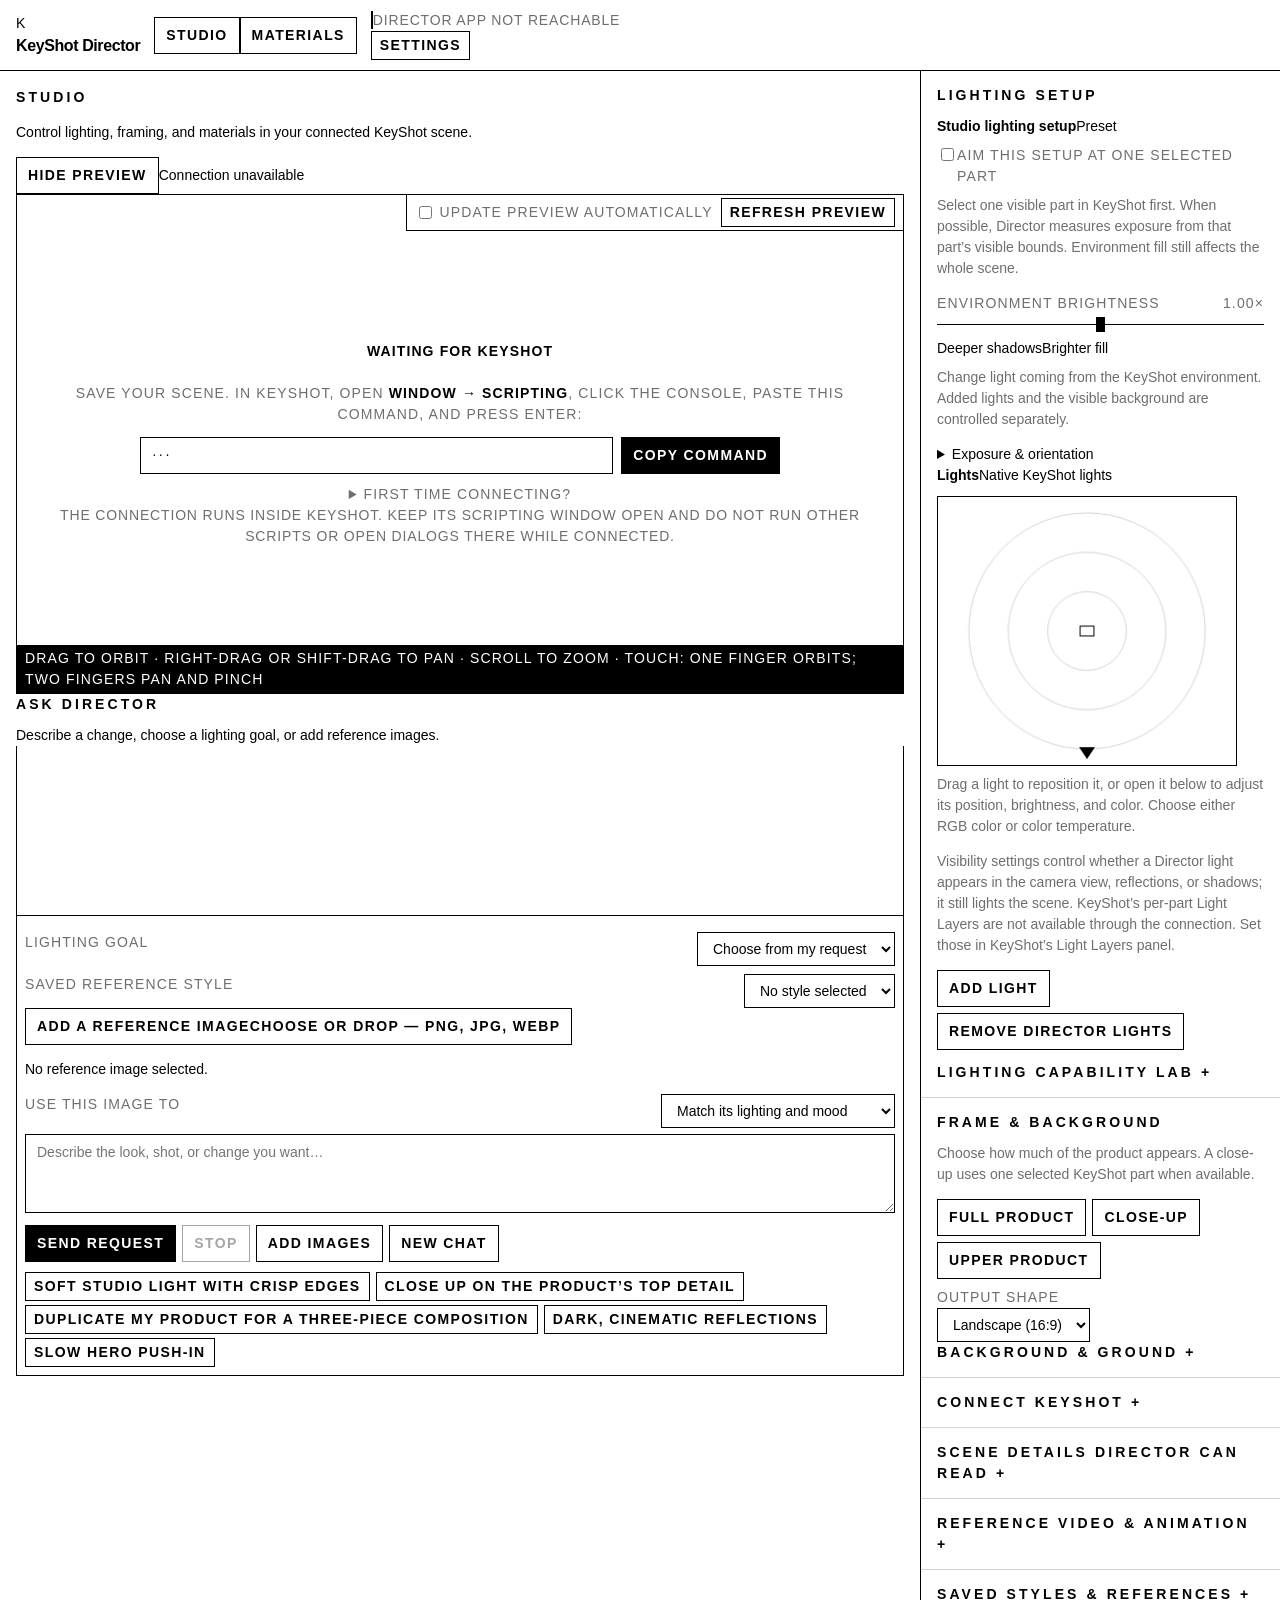
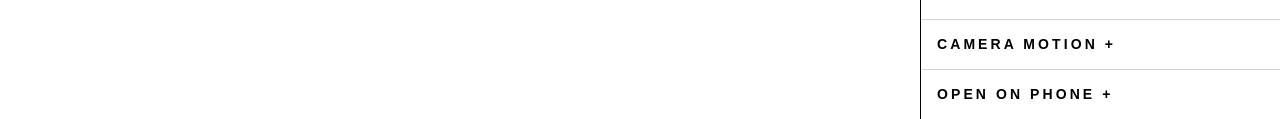
==== commit 28be9a2c: "feat: folder texture import and selectable Material Lab build inputs - Import downloaded Poliigon fo" ====
--- a/server/public/index.html
+++ b/server/public/index.html
@@ -88,7 +88,7 @@
   dialog::backdrop { background:#fffc; }
   #qr { background:#fff; border:1px solid var(--fg); padding:6px; display:inline-block; margin-top:8px; }
 </style>
-<link rel="stylesheet" href="/director.css">
+<link rel="stylesheet" href="/director.css?v=20261027">
 </head>
 <body>
 <!-- THESIS: A premium workbench for directing the live KeyShot scene. OWN-WORLD: Editorial black-and-white typography, KeyShot blue actions, restrained orange punctuation, and a fine grid reserved for actual editing canvases. STORY: Shape the light, state the intent, then refine from evidence. FIRST VIEWPORT: Scene, unified Director brief, and lighting controls in one glance. FORM: Preserve the wide render and focused native controls; Materials pairs the same live render with the real inspector. FINISH: Clear hierarchy, responsive touch targets, explicit scene state, and no simulated controls. -->
@@ -114,7 +114,7 @@
           <select id="directorStyle"><option value="">No style selected</option></select></label>
       </div>
       <div class="director-reference-row">
-        <button class="photo-drop" id="photoDrop" type="button"><img id="photoRef" alt="Selected reference" hidden><span id="photoDropText">Add a reference image<span>Choose or drop · PNG, JPG, WebP</span></span></button>
+        <button class="photo-drop" id="photoDrop" type="button"><img id="photoRef" alt="Selected reference" hidden><span id="photoDropText">Add a reference image<span>Choose or drop — PNG, JPG, WebP</span></span></button>
         <input id="photoFile" type="file" accept="image/png,image/jpeg,image/webp" hidden>
         <div class="director-reference-details"><p id="referenceSelection" role="status" aria-live="polite">No reference image selected.</p><button id="clearPhoto" type="button" hidden>Remove image</button><label for="referenceUse" id="referenceUseLabel" hidden>Use this image to<select id="referenceUse"><option value="match">Match its lighting and mood</option><option value="context">Provide context for my request</option></select></label></div>
       </div>
@@ -147,7 +147,7 @@
   <aside>
     <section class="panel" aria-labelledby="frameTitle"><h2 id="frameTitle">Frame &amp; background</h2><p class="blurb">Choose how much of the product appears. A close-up uses one selected KeyShot part when available.</p>
       <div class="row"><button data-frame="hero">Full product</button><button data-frame="detail">Close-up</button><button data-frame="upper">Upper product</button></div>
-      <label for="frameAspect">Output shape</label><select id="frameAspect"><option value="1.7777777778">Landscape · 16:9</option><option value="1">Square · 1:1</option><option value="0.8">Portrait · 4:5</option></select>
+      <label for="frameAspect">Output shape</label><select id="frameAspect"><option value="1.7777777778">Landscape (16:9)</option><option value="1">Square (1:1)</option><option value="0.8">Portrait (4:5)</option></select>
       <details class="fold" id="environmentFold"><summary>Background &amp; ground</summary><label for="envColor">Backdrop color <input id="envColor" type="color" value="#f5f5f5"></label><label><input id="envShadows" type="checkbox" checked> Ground shadows</label><label><input id="envReflections" type="checkbox"> Ground reflections</label><button id="environmentApply">Apply background</button></details>
     </section>
     <div class="panel">
@@ -176,7 +176,7 @@
       <div class="row" style="margin-top:8px"><button id="vplay">Preview camera move</button><button id="vrender" class="solid">Render video</button><button id="vstop" disabled>Stop render</button></div>
       <div class="row" style="margin-top:8px"><select id="vsize" aria-label="Video dimensions"><option value="1280x720">1280 &times; 720</option><option value="1920x1080">1920 &times; 1080</option><option value="1080x1920">1080 &times; 1920 vertical</option><option value="1080x1080">1080 &times; 1080 square</option><option value="640x360">640 &times; 360 draft</option></select>
         <select id="vfps" aria-label="Video frames per second"><option value="24">24 fps</option><option value="30">30 fps</option><option value="12">12 fps</option></select>
-        <select id="vq" aria-label="Render quality" title="Time to render each frame"><option value="2">Draft · 2 sec/frame</option><option value="6" selected>Good · 6 sec/frame</option><option value="20">High · 20 sec/frame</option><option value="60">Final · 60 sec/frame</option></select></div>
+        <select id="vq" aria-label="Render quality" title="Time to render each frame"><option value="2">Draft (2 sec/frame)</option><option value="6" selected>Good (6 sec/frame)</option><option value="20">High (20 sec/frame)</option><option value="60">Final (60 sec/frame)</option></select></div>
       <div id="rlog" class="mono dim" role="status" aria-live="polite" style="margin-top:8px;white-space:pre-wrap"></div>
       <video id="rvid" controls loop style="display:none;width:100%;margin-top:8px;border:1px solid #fff"></video>
       </details>
@@ -247,7 +247,7 @@
       <details class="fold" id="styleLibraryFold"><summary>Saved styles &amp; references</summary>
         <p class="blurb">Collect images into a named style, then select it beside your Director prompt.</p>
         <label for="styleName">Style name</label><input id="styleName" placeholder="e.g. Brushed metal campaign" maxlength="64">
-        <button type="button" id="styleDrop" class="workspace-drop">Drop or paste reference images <span>PNG, JPEG or WebP · up to 8 at a time</span></button><input id="styleFiles" type="file" accept="image/png,image/jpeg,image/webp" multiple hidden>
+        <button type="button" id="styleDrop" class="workspace-drop">Drop or paste reference images <span>PNG, JPEG or WebP — up to 8 at a time</span></button><input id="styleFiles" type="file" accept="image/png,image/jpeg,image/webp" multiple hidden>
         <div id="styleThumbs" class="workspace-thumbs"></div><div class="row"><button id="styleSave" class="solid" title="Save the selected images to this named style">Save references</button><button id="styleClear" title="Remove the images selected for the next style save">Clear added images</button></div><p id="styleUploadStatus" class="blurb" role="status" aria-live="polite"></p>
         <div id="styles"></div><div id="matchlog" class="mono dim" role="status" aria-live="polite" style="margin-top:8px;white-space:pre-wrap"></div>
       </details>
@@ -293,14 +293,14 @@
       <div class="material-composer">
       <div class="material-graph-preset">
         <span>Texture material</span>
-        <small>Simple Plastic · Base Color · Roughness · Normal or Bump · optional AO</small>
+        <small>Simple Plastic: Base Color, Roughness, Normal or Bump, and optional AO</small>
       </div>
       <label for="materialPrompt">Describe the finish or change</label>
       <textarea id="materialPrompt" rows="3" placeholder="Fine bead-blasted aluminum, cool silver, a soft satin sheen…"></textarea>
       <button type="button" id="materialDrop" class="workspace-drop" aria-label="Add material reference images or a Poliigon texture folder"><span id="materialDropText">Add reference images or a Poliigon folder <small>Drop a texture folder and reference images together, or click to choose images</small></span></button><input id="materialFile" type="file" accept="image/png,image/jpeg,image/webp" multiple hidden>
       <p id="materialDropStatus" class="material-drop-status" role="status" aria-live="polite"></p>
       <div class="material-reference-heading"><span id="materialImageCount" aria-live="polite">No material reference images added</span><button type="button" id="materialClearImages" class="text-button" title="Remove all attached material reference images" hidden>Clear all</button></div><div id="materialThumbs" class="material-reference-grid" aria-label="Material reference images"></div>
-      <div class="material-ratio-row"><label for="materialImageAspect">Image shape for future material generation</label><select id="materialImageAspect" aria-describedby="materialImageAspectNote"><option value="original">Match reference</option><option value="1:1">Square · 1:1</option><option value="4:3">Landscape · 4:3</option><option value="3:2">Landscape · 3:2</option><option value="16:9">Wide · 16:9</option><option value="3:4">Portrait · 3:4</option><option value="2:3">Portrait · 2:3</option><option value="9:16">Tall · 9:16</option></select><small id="materialImageAspectNote">This saves your preference only. Material image generation is not available yet.</small></div>
+      <div class="material-ratio-row"><label for="materialImageAspect">Image shape for future material generation</label><select id="materialImageAspect" aria-describedby="materialImageAspectNote"><option value="original">Match reference</option><option value="1:1">Square (1:1)</option><option value="4:3">Landscape (4:3)</option><option value="3:2">Landscape (3:2)</option><option value="16:9">Wide (16:9)</option><option value="3:4">Portrait (3:4)</option><option value="2:3">Portrait (2:3)</option><option value="9:16">Tall (9:16)</option></select><small id="materialImageAspectNote">This saves your preference only. Material image generation is not available yet.</small></div>
       <div class="row"><button id="materialSend" class="solid">Send to Material Director</button><button id="materialStop" disabled hidden>Stop</button><button id="materialNewChat" title="Clear this conversation and its attached images. Keep the current material task.">New chat</button></div>
       <p class="blurb">Copy workflows leave the source material unchanged. Reference images are sent to your selected AI provider for this request and are not saved as training data.</p>
       </div>
@@ -323,13 +323,14 @@
   <section id="materialTexturePanel" class="workspace-card material-subpanel material-texture-import" role="tabpanel" aria-labelledby="materialTextureTitle" hidden>
     <div class="material-assets-heading"><div><h3 id="materialTextureTitle">Texture sets</h3><p>Import Poliigon maps, review their channels, then build a separate KeyShot material.</p></div><span class="scene-tag">Source files stay unchanged</span></div>
     <div class="texture-import-card">
-      <div class="texture-import-card-heading"><div><h4>Import a Poliigon asset</h4><p>Choose the downloaded folder. Director copies its maps into the working folder; your downloaded files stay unchanged.</p></div><span class="scene-tag">Folder import</span></div>
+      <div class="texture-import-card-heading"><div><h4>Import downloaded materials</h4><p>Choose one asset folder or a parent folder of downloaded assets. Director copies each material separately; your downloads stay unchanged.</p></div><span class="scene-tag">Folder import</span></div>
       <div class="texture-import-flow">
         <div><label for="textureSetName">Texture set name <span class="dim">(optional)</span></label><input id="textureSetName" type="text" placeholder="Use the folder name" maxlength="100"></div>
-        <div class="texture-import-action"><button type="button" id="textureSetChoose" class="solid">Import Poliigon folder</button><input id="textureSetFiles" type="file" multiple webkitdirectory directory hidden accept=".png,.jpg,.jpeg,.webp,.tif,.tiff,.exr,.hdr,.mtlx"></div>
+        <div><label for="textureImportResolution">Preferred resolution</label><select id="textureImportResolution"><option value="4K">4K when available</option><option value="2K">2K when available</option><option value="8K">8K when available</option></select></div>
+        <div class="texture-import-action"><button type="button" id="textureSetChoose" class="solid">Import downloaded folder</button><input id="textureSetFiles" type="file" multiple webkitdirectory directory hidden accept=".png,.jpg,.jpeg,.webp,.tif,.tiff,.exr,.hdr,.mtlx"></div>
       </div>
       <p class="texture-import-note">In Poliigon Download Settings, choose KeyShot as the render engine before downloading. Director reads Base Color, Roughness, Metallic, Normal, Displacement, Bump, Specular, and AO maps; MaterialX is used only as a conversion hint.</p>
-      <p id="textureSetStatus" class="blurb" role="status" aria-live="polite">Choose the downloaded Poliigon folder that contains the maps.</p>
+      <p id="textureSetStatus" class="blurb" role="status" aria-live="polite">Choose a downloaded material folder or a parent folder containing several materials.</p>
     </div>
     <p id="textureBuildStatus" class="blurb" role="status" aria-live="polite"></p>
     <div id="textureSetList" class="material-asset-list" role="list"><p class="chat-empty">No texture sets imported yet.</p></div>
@@ -379,6 +380,7 @@
 </dialog>
 <div class="toast" id="toast" role="status" aria-live="polite" aria-atomic="true"></div>
 <script src="https://cdnjs.cloudflare.com/ajax/libs/qrcodejs/1.0.0/qrcode.min.js"></script>
+<script src="/texture-import-plan.js"></script>
 <script>
 const $ = id => document.getElementById(id);
 const D2R = Math.PI / 180;
@@ -407,10 +409,10 @@
   const selection = context.target?.selection || [], facts = document.createElement('div');
   facts.className = 'scene-context-facts';
   const cameraText = [camera.lens_type, Number.isFinite(camera.fov) ? `${camera.fov}° FOV` : null,
-    Number.isFinite(camera.focal) ? `${camera.focal} mm` : null].filter(Boolean).join(' · ');
+    Number.isFinite(camera.focal) ? `${camera.focal} mm` : null].filter(Boolean).join(', ');
   const environmentName = environment.name || environment.hdri_name || active.studio;
-  const environmentText = [environmentName, Number.isFinite(environment.brightness) ? `${environment.brightness.toFixed(2)}×` : null].filter(Boolean).join(' · ');
-  const renderText = [render.engine, Array.isArray(render.image_size) && render.image_size.every(Number.isFinite) ? `${render.image_size[0]} × ${render.image_size[1]}` : null].filter(Boolean).join(' · ');
+  const environmentText = [environmentName, Number.isFinite(environment.brightness) ? `${environment.brightness.toFixed(2)}×` : null].filter(Boolean).join(', ');
+  const renderText = [render.engine, Array.isArray(render.image_size) && render.image_size.every(Number.isFinite) ? `${render.image_size[0]} × ${render.image_size[1]}` : null].filter(Boolean).join(', ');
   for (const fact of [
     sceneContextFact('Scene', scene.display_name || 'Name unavailable'),
     sceneContextFact('Units', scene.unit || 'Unknown'),
@@ -429,11 +431,11 @@
       const path = Array.isArray(part.path) && part.path.length ? part.path.join(' / ') : (part.name || 'Unnamed part');
       const name = document.createElement('strong'); name.textContent = path;
       row.appendChild(name);
-      if (part.material) { const material = document.createElement('span'); material.textContent = `Material · ${part.material}`; row.appendChild(material); }
-      if (part.render_layer) { const layer = document.createElement('span'); layer.textContent = `Render layer · ${part.render_layer}`; row.appendChild(layer); }
+      if (part.material) { const material = document.createElement('span'); material.textContent = `Material: ${part.material}`; row.appendChild(material); }
+      if (part.render_layer) { const layer = document.createElement('span'); layer.textContent = `Render layer: ${part.render_layer}`; row.appendChild(layer); }
       if (Array.isArray(part.bounds) && part.bounds.length === 2 && part.bounds.every(point => Array.isArray(point) && point.length === 3 && point.every(Number.isFinite))) {
         const span = part.bounds[0].map((low, axis) => Math.abs(part.bounds[1][axis] - low));
-        const bounds = document.createElement('span'); bounds.textContent = `Bounds · ${span.map(value => value.toFixed(2)).join(' × ')} ${scene.unit || 'scene units'}`; row.appendChild(bounds);
+        const bounds = document.createElement('span'); bounds.textContent = `Bounds: ${span.map(value => value.toFixed(2)).join(' × ')} ${scene.unit || 'scene units'}`; row.appendChild(bounds);
       }
       list.appendChild(row);
     }
@@ -584,7 +586,7 @@
       const result = await api('/api/rig', { name: r.id, mirror: $('mirror').checked, exposure: Math.pow(2, +$('exp').value), useSelectedPart: $('rigSelectedTarget').checked });
       await loadStudio();
       const target = ST.studio.rigSubject?.models?.[0], meter = result.auto?.measurement_scope;
-      lstatus(`${r.label} applied${target ? ` to ${target}` : ''}${meter ? ` · exposure measured from ${meter}` : ''}.`);
+      lstatus(`${r.label} applied${target ? ` to ${target}` : ''}${meter ? `; exposure measured from ${meter}` : ''}.`);
     }); box.appendChild(b); }
   const cur = ST.rigs.find(r => r.id === ST.studio.rig), targetPart = ST.studio.rigSubject?.models?.[0]; $('rigBlurb').textContent = cur ? cur.blurb + (targetPart ? ` Lighting target: ${targetPart}.` : '') : 'Choose a preset. Remove Director lights to clear every light this workspace added.';
   const envMultiplier = Number.isFinite(ST.studio.envMultiplier) ? ST.studio.envMultiplier : 1;
@@ -618,9 +620,9 @@
     const tempKelvin = Number.isFinite(l.kelvin) ? l.kelvin : (Number.isFinite(l.profile_kelvin_hint) ? l.profile_kelvin_hint : 5600);
     const tempControl = slider(type === 'ies' ? 'Color temperature override (K)' : 'Color temperature (K)', 'kelvin', { ...l, kelvin: tempKelvin }, 2000, 9000, 50);
     const iesOverride = Number.isFinite(l.kelvin) || Array.isArray(l.rgb);
-    const iesInfo = type === 'ies' && l.ies_asset_id ? `<p class="dim">Fixture: ${htmlText(l.ies_asset_id.split('/').pop())}${l.profile_kelvin_hint ? ` · nominal ${l.profile_kelvin_hint} K` : ''}</p><p class="dim">${iesOverride ? 'Color override active' : 'Using native profile color'} unless changed below.</p>` : '';
+     const iesInfo = type === 'ies' && l.ies_asset_id ? `<p class="dim">Fixture: ${htmlText(l.ies_asset_id.split('/').pop())}${l.profile_kelvin_hint ? `, nominal ${l.profile_kelvin_hint} K` : ''}</p><p class="dim">${iesOverride ? 'Color override active' : 'Using native profile color'} unless changed below.</p>` : '';
     const lightKind = String(l.id || '').startsWith('photo_') ? 'reference' : lightRole(l) || 'Director';
-    d.innerHTML = `<summary><span class="sw"></span><b>${htmlText(lightLabel(l))}</b><span class="dim">${htmlText(typeName + ' · ' + lightKind)}</span><button class="rm sm" data-rm="${htmlText(l.id)}" aria-label="Remove ${htmlText(lightLabel(l))}">Remove</button></summary><div class="body">
+     d.innerHTML = `<summary><span class="sw"></span><b>${htmlText(lightLabel(l))}</b><span class="dim">${htmlText(typeName + ': ' + lightKind)}</span><button class="rm sm" data-rm="${htmlText(l.id)}" aria-label="Remove ${htmlText(lightLabel(l))}">Remove</button></summary><div class="body">
       ${slider('Brightness', 'gain', l, 0.05, 4, 0.05)}${tempControl}${iesInfo}<label>RGB tint <input type="color" aria-label="${htmlText(lightLabel(l))} RGB tint" data-id="${htmlText(l.id)}" data-k="rgb" value="${rgbHex(l.rgb || (Number.isFinite(l.kelvin) ? kelvinRgb(l.kelvin) : l.profile_rgb || kelvinRgb(tempKelvin)))}"></label>${slider('Azimuth', 'az', l, -180, 180, 1)}${slider('Elevation', 'el', l, -10, 90, 1)}
       ${slider('Distance', 'd', l, 1.2, 6, 0.05)}${shapeControls}${beamControls}${visibilityControls}</div>`;
     box.appendChild(d);
@@ -653,10 +655,10 @@
 const materialTabs = [...document.querySelectorAll('[data-material-tab]')];
 materialTabs.forEach((tab, index) => { tab.tabIndex = index === 0 ? 0 : -1; });
 function materialContextLabel(context) {
-  return context.kind === 'texture-set' ? `Texture set · ${context.name}`
-    : context.kind === 'scene-material' ? `Scene material · ${context.name}`
-    : context.kind === 'library-material' ? `KeyShot library · ${context.name}`
-    : `Saved material · ${context.name}`;
+  return context.kind === 'texture-set' ? `Texture set: ${context.name}`
+    : context.kind === 'scene-material' ? `Scene material: ${context.name}`
+    : context.kind === 'library-material' ? `KeyShot library: ${context.name}`
+    : `Saved material: ${context.name}`;
 }
 function selectMaterialContext(context, scrollToChat = true) {
   materialWorkContext = context;
@@ -732,7 +734,7 @@
   for (const channel of graph.root_channels || []) {
     const line = document.createElement('p'); line.className = 'material-readonly-input';
     const type = channel.source_type;
-    line.textContent = `${channel.socket}: ${channel.error ? 'could not inspect this connection' : channel.source_node_id == null ? 'no map connected' : `${type?.display_name || type?.name || 'node'} · ${channel.source_node_id}${channel.enabled === false ? ' (disabled)' : ''}`} — ${channel.meaning}`;
+    line.textContent = `${channel.socket}: ${channel.error ? 'could not inspect this connection' : channel.source_node_id == null ? 'no map connected' : `${type?.display_name || type?.name || 'node'} (${channel.source_node_id})${channel.enabled === false ? ' (disabled)' : ''}`} — ${channel.meaning}`;
     box.appendChild(line);
   }
   const undoScope = document.createElement('p'); undoScope.className = 'material-readonly-input';
@@ -792,7 +794,7 @@
     if (node.type.name === '__root') continue;
     if (node === colorNode) continue;
     const section = document.createElement('div'); section.style.cssText = 'padding:9px 0;border-top:1px solid #ddd';
-    const heading = document.createElement('b'); heading.textContent = `${node.type.display_name || node.type.name} · ${node.id}`; section.appendChild(heading);
+    const heading = document.createElement('b'); heading.textContent = `${node.type.display_name || node.type.name} (${node.id})`; section.appendChild(heading);
     for (const p of node.parameters) {
       const incoming = graph.edges.find(edge => edge.target_node_id === node.id && edge.target_parameter === p.name);
       if (incoming) {
@@ -913,7 +915,7 @@
   select.innerHTML = '<option value="">Choose an imported map</option>';
   for (const set of materialTextureSets) for (const file of set.files.filter(item => ['base-color','roughness','normal','bump'].includes(item.role))) {
     const option = document.createElement('option'); option.value = `${set.id}/${file.name}`;
-    option.dataset.path = `${set.path}/${file.name}`; option.textContent = `${set.name} · ${file.role}: ${file.name}`; select.appendChild(option);
+    option.dataset.path = `${set.path}/${file.name}`; option.textContent = `${set.name}: ${file.role} — ${file.name}`; select.appendChild(option);
   }
 }
 $('materialCopyMake').onclick = e => busy(e.target, async () => {
@@ -953,7 +955,7 @@
     const item = document.createElement('article'); item.className = 'material-asset'; item.setAttribute('role', 'listitem');
     const info = document.createElement('div'); info.className = 'material-asset-info';
     const title = document.createElement('b'); title.textContent = asset.name.replace(/\.kmp$/i, '');
-    const meta = document.createElement('span'); meta.textContent = `${(asset.size / 1024).toFixed(0)} KB · ${new Date(asset.modified).toLocaleString()}`;
+    const meta = document.createElement('span'); meta.textContent = `${(asset.size / 1024).toFixed(0)} KB, modified ${new Date(asset.modified).toLocaleString()}`;
     const location = document.createElement('details'); location.className = 'texture-set-folder';
     const locationSummary = document.createElement('summary'); locationSummary.textContent = 'Show file location';
     const pathLine = document.createElement('code'); pathLine.textContent = asset.path;
@@ -979,7 +981,7 @@
     const item = document.createElement('article'); item.className = 'material-asset texture-set'; item.setAttribute('role', 'listitem');
     const info = document.createElement('div'); info.className = 'material-asset-info';
     const title = document.createElement('b'); title.textContent = set.name;
-    const meta = document.createElement('span'); meta.textContent = `${set.files.length} source files · ${(set.bytes / 1048576).toFixed(1)} MB · imported ${new Date(set.imported).toLocaleString()}`;
+    const meta = document.createElement('span'); meta.textContent = `${set.files.length} source files, ${(set.bytes / 1048576).toFixed(1)} MB, imported ${new Date(set.imported).toLocaleString()}`;
     const roles = document.createElement('span'); roles.className = 'texture-set-roles';
     const reviewCount = set.files.filter(file => String(file.role).startsWith('unassigned')).length;
     const previewCount = set.files.filter(file => String(file.role).startsWith('preview')).length;
@@ -988,7 +990,7 @@
         .filter(file => !String(file.role).startsWith('unassigned') && !String(file.role).startsWith('preview') && !String(file.role).startsWith('MaterialX metadata'))
         .map(file => String(file.role).split('-').map(word => word ? word[0].toUpperCase() + word.slice(1) : word).join(' '))
     )];
-    roles.textContent = `Maps found: ${mapTypes.length ? mapTypes.join(', ') : 'none'}${reviewCount ? ` · ${reviewCount} file${reviewCount === 1 ? '' : 's'} need review` : ''}${previewCount ? ` · ${previewCount} preview image${previewCount === 1 ? '' : 's'}` : ''}`;
+    roles.textContent = `Maps found: ${mapTypes.length ? mapTypes.join(', ') : 'none'}${reviewCount ? `; ${reviewCount} file${reviewCount === 1 ? '' : 's'} need review` : ''}${previewCount ? `; ${previewCount} preview image${previewCount === 1 ? '' : 's'}` : ''}`;
     const inventory = document.createElement('details'); inventory.className = 'texture-set-inventory';
     const inventorySummary = document.createElement('summary'); inventorySummary.textContent = `Show source files (${set.files.length})`;
     const inventoryList = document.createElement('ul');
@@ -1005,16 +1007,16 @@
     info.append(title, meta, roles);
     if (set.missing?.length) {
       const missing = document.createElement('span'); missing.className = 'texture-set-roles';
-      missing.textContent = `Import incomplete · Missing ${set.missing.length} map${set.missing.length === 1 ? '' : 's'}: ${set.missing.join(', ')}`;
+      missing.textContent = `Import incomplete. Missing ${set.missing.length} map${set.missing.length === 1 ? '' : 's'}: ${set.missing.join(', ')}`;
       info.append(missing);
     }
     if (set.materialx) {
     const recipe = document.createElement('span'); recipe.className = 'texture-set-roles';
-      const links = set.materialx.connections.map(edge => `${edge.input} ← ${edge.source}`);
+      const links = set.materialx.connections.map(edge => `${edge.input} from ${edge.source}`);
       const disabled = [];
       if (set.materialx.values.AO_Mix_Strength === 0) disabled.push('AO blend 0');
       if (set.materialx.values.displacementScale === 0) disabled.push('displacement scale 0');
-      recipe.textContent = `MaterialX conversion hints (not applied directly): ${links.join(' · ') || 'no map connections found'}${disabled.length ? ` · ${disabled.join(' · ')}` : ''}`;
+      recipe.textContent = `MaterialX conversion hints (not applied directly): ${links.join(', ') || 'no map connections found'}${disabled.length ? `. ${disabled.join(', ')}` : ''}`;
       recipe.title = set.materialx.note || 'MaterialX files help identify map connections but are not applied directly.';
       info.append(recipe);
     }
@@ -1028,15 +1030,35 @@
     info.append(graphGuide);
     const supportedRoles = new Set(['base-color','roughness','normal','bump']);
     const canBuild = set.files.some(file => supportedRoles.has(file.role));
-    const options = document.createElement('div'); options.className = 'row texture-set-ao';
-    const choice = (label, checked = true) => {
-      const wrap = document.createElement('label'); wrap.className = 'texture-set-roles';
-      const input = document.createElement('input'); input.type = 'checkbox'; input.checked = checked;
-      wrap.append(input, document.createTextNode(` ${label}`)); options.append(wrap); return input;
+    const review = document.createElement('div'); review.className = 'texture-map-review';
+    const reviewTitle = document.createElement('b'); reviewTitle.textContent = 'Choose maps for this material'; review.append(reviewTitle);
+    const reviewGrid = document.createElement('div'); reviewGrid.className = 'texture-map-review-grid';
+    const mapChoice = (label, roles) => {
+      const files = set.files.filter(file => roles.includes(file.role));
+      if (!files.length) return null;
+      const field = document.createElement('label'); field.textContent = label;
+      const select = document.createElement('select'); select.setAttribute('aria-label', `${label} for ${set.name}`);
+      const none = document.createElement('option'); none.value = ''; none.textContent = 'Do not use'; select.append(none);
+      for (const file of files) {
+        const option = document.createElement('option'); option.value = file.name;
+        const dimensions = file.metadata?.width && file.metadata?.height ? `, ${file.metadata.width}×${file.metadata.height}` : '';
+        option.textContent = `${file.name}${dimensions}`; select.append(option);
+      }
+      select.value = files[0].name; field.append(select); reviewGrid.append(field);
+      return { select, files };
     };
-    const ao = set.files.some(file => file.role === 'ambient-occlusion')
-      ? choice('Blend Ambient Occlusion into Base Color') : null;
-    if (options.childNodes.length) info.append(options);
+    const colorChoice = mapChoice('Base Color', ['base-color']);
+    const roughnessChoice = mapChoice('Roughness', ['roughness']);
+    const detailChoice = mapChoice('Surface detail', ['normal', 'bump']);
+    const aoChoice = mapChoice('AO blend', ['ambient-occlusion']);
+    const tileField = document.createElement('label'); tileField.textContent = 'Texture tile size (mm)';
+    const tileInput = document.createElement('input'); tileInput.type = 'number'; tileInput.min = '1'; tileInput.max = '2000'; tileInput.step = '0.1'; tileInput.value = '41';
+    tileInput.setAttribute('aria-label', `Texture tile size for ${set.name} in millimeters`);
+    tileField.append(tileInput); reviewGrid.append(tileField);
+    review.append(reviewGrid);
+    const reviewNote = document.createElement('span'); reviewNote.className = 'texture-set-roles';
+    reviewNote.textContent = 'Choose one file per channel. Normal and Bump share the Surface detail input. Tile size applies equally to every chosen map.';
+    review.append(reviewNote); info.append(review);
     const build = document.createElement('button'); build.type = 'button'; build.className = 'solid'; build.textContent = 'Build KeyShot material';
     build.disabled = !canBuild;
     build.title = set.missing?.length ? 'Builds from supported maps that are available; missing source maps are reported.'
@@ -1046,14 +1068,22 @@
       build.disabled = true; build.textContent = 'Building…';
       $('textureBuildStatus').textContent = `Building ${set.name} in the connected KeyShot scene…`;
       try {
-        const result = await api('/api/material/build-from-texture-set', { texture_set_id: set.id, use_ao: !!ao?.checked });
+        const tileSize = Number(tileInput.value);
+        if (!tileInput.value || !Number.isFinite(tileSize) || tileSize < 1 || tileSize > 2000)
+          throw new Error('Enter a texture tile size between 1 and 2000 mm.');
+        const selectedFiles = [colorChoice, roughnessChoice, detailChoice, aoChoice].filter(Boolean).map(choice =>
+          choice.files.find(file => file.name === choice.select.value)).filter(Boolean).map(file => ({ name: file.name, role: file.role }));
+        if (!selectedFiles.some(file => supportedRoles.has(file.role)))
+          throw new Error('Choose at least one Base Color, Roughness, Normal, or Bump map.');
+        const result = await api('/api/material/build-from-texture-set', { texture_set_id: set.id,
+          selected_files: selectedFiles, tile_size_mm: tileSize, use_ao: !!aoChoice?.select.value });
         await loadMaterials(result.name); await loadMaterialAssets();
         selectMaterialContext({ kind: 'scene-material', name: result.name });
         const channelNames = { 'base-color':'Base Color', 'ambient-occlusion':'AO blend', roughness:'Roughness',
           metallic:'Metallic', normal:'Normal map', bump:'Bump map', displacement:'Displacement geometry' };
         const used = result.used_files.map(file => channelNames[file.role] || file.role).join(', ');
         const skipped = result.skipped_files.map(file => `${file.name}${file.reason ? ` (${file.reason})` : ''}`);
-        $('textureBuildStatus').textContent = `Built ${result.name} as a simple Plastic material with ${used}. Saved it to KeyShot’s Material Library and as a .kmp material file.${skipped.length ? ` Skipped: ${skipped.join(', ')}.` : ''} The material is not assigned to a part. Review “KeyShot graph steps after building” on this set, then drag the material from the library onto your chosen part. File: ${result.path}`;
+        $('textureBuildStatus').textContent = `Built ${result.name} as a simple Plastic material with ${used} at ${result.tile_size_mm} mm tile size. Saved it to KeyShot’s Material Library and as a .kmp material file.${skipped.length ? ` Skipped: ${skipped.join(', ')}.` : ''} The material is not assigned to a part. Review “KeyShot graph steps after building” on this set, then drag the material from the library onto your chosen part. File: ${result.path}${result.receipt ? `. Build receipt: ${result.receipt}` : ''}`;
         $('materialStatus').textContent = `Built ${result.name}. It is saved but not assigned to a part. Apply it from KeyShot’s Material Library.`;
       } catch (error) {
         $('textureBuildStatus').textContent = `${error.message} Your imported source maps are unchanged. Check the KeyShot connection and try again.`;
@@ -1073,7 +1103,8 @@
   const response = await fetch(`/api/material/texture-file?id=${encodeURIComponent(id)}&name=${encodeURIComponent(file.name)}`, { method:'POST', headers:{'Content-Type':'application/octet-stream'}, body:file });
   const result = await response.json(); if (!response.ok) throw new Error(result.error || `Could not import ${file.name}.`); return result;
 }
-$('textureSetChoose').onclick = () => $('textureSetFiles').click();
+let textureImportRunning = false;
+$('textureSetChoose').onclick = () => { if (!textureImportRunning) $('textureSetFiles').click(); };
 async function importTextureFiles(files, { resumeId = '', folderName = '', setName = null, statusTarget = null } = {}) {
   const showStatus = message => { $('textureSetStatus').textContent = message; if (statusTarget) $(statusTarget).textContent = message; };
   if (!files.length) return null;
@@ -1081,8 +1112,11 @@
   folderName = folderName || files[0].webkitRelativePath?.split('/')[0] || '';
   if (!resumeId && folderName) {
     const incoming = new Set(files.map(file => file.name.toLowerCase()));
-    const partial = materialTextureSets.find(set => set.name === folderName && set.files.some(file => incoming.has(file.name.toLowerCase())) && set.missing?.length);
-    if (partial) resumeId = partial.id;
+    const sameName = setName || folderName;
+    const reusable = materialTextureSets.find(set => set.name === sameName && set.files.some(file => incoming.has(file.name.toLowerCase()))
+      && set.files.filter(file => !file.derived && incoming.has(file.name.toLowerCase()))
+        .every(saved => files.some(file => file.name.toLowerCase() === saved.name.toLowerCase() && file.size === saved.bytes)));
+    if (reusable) resumeId = reusable.id;
   }
   const existing = materialTextureSets.find(set => set.id === resumeId);
   const mismatched = files.find(file => existing?.files.some(saved => saved.name.toLowerCase() === file.name.toLowerCase() && saved.bytes !== file.size));
@@ -1104,7 +1138,7 @@
     const created = existing || await api('/api/material/texture-sets', { name: setName || $('textureSetName').value.trim() || folderName || 'Imported texture set' });
     const receipts = [];
     for (let i = 0; i < pending.length; i++) {
-      const file = pending[i]; showStatus(`Copying texture maps ${i + 1} of ${pending.length} · ${file.name}`);
+      const file = pending[i]; showStatus(`Copying texture map ${i + 1} of ${pending.length}: ${file.name}`);
       const receipt = await uploadTextureFile(file, created.id);
       if (receipt.name !== file.name || receipt.bytes !== file.size) throw new Error(`${file.name} was received with an unexpected size. Refresh the set list to inspect files already copied.`);
       receipts.push(receipt);
@@ -1118,7 +1152,7 @@
     const detectedText = detected.length ? `Detected channels: ${detected.join(', ')}.` : 'No channel names were recognized; check the imported filenames below.';
     const message = importedSet.missing?.length
       ? `Copied ${receipts.length} file${receipts.length === 1 ? '' : 's'}, but this set still needs ${importedSet.missing.join(', ')}. Drop the complete Poliigon folder again to finish it.`
-      : `Verified in Material Lab: ${receipts.length} file${receipts.length === 1 ? '' : 's'} copied and visible in this set. ${detectedText} The maps are ready to edit in Material Director; build a KeyShot material to create a graph in the connected scene.`;
+      : `Verified in Material Lab: ${receipts.length} file${receipts.length === 1 ? '' : 's'} copied and visible in this set. ${detectedText} Review the maps below, then build a KeyShot material in the connected scene.`;
     showStatus(message);
     selectMaterialContext({ kind: 'texture-set', id: importedSet.id, name: importedSet.name, files: importedSet.files.map(file => ({ name: file.name, role: file.role })), missing: importedSet.missing || [] }, false);
     return { set: importedSet, imported: receipts.length, channels: detected };
@@ -1131,7 +1165,28 @@
 $('textureSetFiles').onchange = event => {
   const files = [...event.target.files]; event.target.value = '';
   const resumeId = event.target.dataset.setId || ''; event.target.dataset.setId = '';
-  importTextureFiles(files, { resumeId }).catch(error => toast(error.message));
+  if (textureImportRunning) return;
+  if (resumeId) return importTextureFiles(files, { resumeId }).catch(error => toast(error.message));
+  const plan = TextureImportPlan.plan(files, { targetResolution: $('textureImportResolution').value });
+  if (!plan.groups.length) { $('textureSetStatus').textContent = 'No supported texture maps were found in that folder.'; return; }
+  const imported = [], problems = [];
+  textureImportRunning = true;
+  (async () => {
+    $('textureSetChoose').disabled = true;
+    try {
+      for (let i = 0; i < plan.groups.length; i++) {
+        const group = plan.groups[i];
+        if (group.issue) { problems.push(group.issue); continue; }
+        $('textureSetStatus').textContent = `Importing material ${i + 1} of ${plan.groups.length}: ${group.name}${group.resolution ? ` (${group.resolution})` : ''}…`;
+        const result = await importTextureFiles(group.files, { folderName: group.name,
+          setName: plan.groups.length === 1 ? ($('textureSetName').value.trim() || group.name) : group.name });
+        $('textureSetChoose').disabled = true;
+        if (result) imported.push(result); else problems.push(`${group.name} needs attention`);
+      }
+      const skipped = plan.ignored + plan.groups.reduce((total, group) => total + group.skipped, 0);
+      $('textureSetStatus').textContent = `${imported.length} material${imported.length === 1 ? '' : 's'} imported and verified.${skipped ? ` ${skipped} preview, duplicate, unsupported, or alternate-resolution file${skipped === 1 ? '' : 's'} skipped.` : ''}${problems.length ? ` ${problems.length} need attention: ${problems.join('; ')}.` : ''} Source downloads remain unchanged.`;
+    } finally { textureImportRunning = false; $('textureSetChoose').disabled = false; }
+  })().catch(error => { $('textureSetStatus').textContent = error.message; });
 };
 function droppedEntryFile(entry) {
   return new Promise((resolve, reject) => entry.file(resolve, reject));
@@ -1202,7 +1257,7 @@
   if (!list.length) box.innerHTML = '<div class="dim" style="margin-top:8px">No saved styles yet. Add reference images above and save them with a name.</div>';
   for (const s of list) {
     const d = document.createElement('div'); d.className = 'style';
-    d.innerHTML = `<div class="row"><b>${htmlText(s.name)}</b><span class="dim">${s.images} reference image${s.images === 1 ? '' : 's'}${s.analyzed ? ' · analyzed: ' + s.looks.map(l => htmlText(l.id) + ' (' + l.count + ')').join(', ') : s.images ? ' · ready to analyze' : ' · add images to use'}</span></div>
+     d.innerHTML = `<div class="row"><b>${htmlText(s.name)}</b><span class="dim">${s.images} reference image${s.images === 1 ? '' : 's'}${s.analyzed ? ', analyzed: ' + s.looks.map(l => htmlText(l.id) + ' (' + l.count + ')').join(', ') : s.images ? ', ready to analyze' : ', add images to use'}</span></div>
       <div class="style-previews">${(s.previews || []).map(file => `<img loading="lazy" alt="${htmlText(s.name)} reference" src="/api/styles/image?name=${encodeURIComponent(s.name)}&file=${encodeURIComponent(file)}">`).join('')}</div>
       <div class="row" style="margin-top:6px"><button class="sm" data-an="${htmlText(s.name)}" ${s.images ? '' : 'disabled'}>Analyze style</button><button class="sm" data-use="${htmlText(s.name)}" ${s.images ? '' : 'disabled'}>Select for Director</button></div>`;
     box.appendChild(d);
@@ -1269,7 +1324,7 @@
   });
   $('materialImageCount').textContent = materialImages.length ? `${materialImages.length} of ${MAX_MATERIAL_IMAGES} material reference images` : 'No material reference images added';
   $('materialClearImages').hidden = materialImages.length === 0;
-  $('materialDropText').innerHTML = materialImages.length ? `Add reference images or a Poliigon folder <small>${MAX_MATERIAL_IMAGES - materialImages.length} reference images remaining · drop a texture folder and loose reference images together</small>` : 'Add reference images or a Poliigon folder <small>Drop a texture folder and reference images together, or click to choose images</small>';
+  $('materialDropText').innerHTML = materialImages.length ? `Add reference images or a Poliigon folder <small>${MAX_MATERIAL_IMAGES - materialImages.length} reference images remaining. Drop a texture folder and loose reference images together.</small>` : 'Add reference images or a Poliigon folder <small>Drop a texture folder and reference images together, or click to choose images</small>';
 }
 async function readMaterialImage(file) {
   const url = URL.createObjectURL(file), img = new Image();
@@ -1338,7 +1393,7 @@
     if (failedCount) summary.push(`${failedCount} texture import${failedCount === 1 ? '' : 's'} need attention`);
     const missingNames = [...new Set(textureResults.filter(Boolean).flatMap(result => result.set.missing || []))];
     const readyNote = [importedCount ? 'The imported set is now the chat target.' : '', missingNames.length ? `Still needed: ${missingNames.join(', ')}.` : '', addedReferences ? 'Reference pictures will be sent with your next prompt.' : ''].filter(Boolean).join(' ');
-    status.textContent = summary.length ? `${summary.join(' · ')}. ${failedCount ? status.textContent : readyNote}` : 'No supported references or texture maps were added.';
+    status.textContent = summary.length ? `${summary.join('. ')}. ${failedCount ? status.textContent : readyNote}` : 'No supported references or texture maps were added.';
   } catch (error) { status.textContent = error.message; }
 };
 $('materialClearImages').onclick = () => { materialImages = []; renderMaterialImages(); };
@@ -1348,7 +1403,7 @@
 async function sendMaterialPrompt() {
   const text = $('materialPrompt').value.trim(); if ((!text && !materialImages.length) || materialRunning) return;
   materialRunning = true; $('materialSend').disabled = true; $('materialStop').disabled = false; $('materialStop').hidden = false; $('materialNewChat').disabled = true;
-  const countLabel = materialImages.length ? ` · ${materialImages.length} reference image${materialImages.length === 1 ? '' : 's'}` : '';
+  const countLabel = materialImages.length ? ` (${materialImages.length} reference image${materialImages.length === 1 ? '' : 's'})` : '';
   materialLine('user', (text || 'Use these references as the material direction.') + countLabel);
   try {
     await api('/api/material/prompt', { text: text || 'Create an unassigned material inspired by these reference images.', images: materialImages.map(item => item.data), context: materialWorkContext, graph_preset: 'simple_plastic', imageAspectRatio: materialImageAspect.value });
@@ -1357,7 +1412,7 @@
       await new Promise(r => setTimeout(r, 700)); const j = await api('/api/material/prompt?since=' + since); since = j.next;
       for (const ev of j.events) {
         if (ev.type === 'text') materialLine('assistant', ev.text);
-        else if (ev.type === 'result') materialLine(ev.ok ? 'status' : 'error', `${ev.ok ? 'Done' : 'Could not finish'} · ${ev.summary}`);
+        else if (ev.type === 'result') materialLine(ev.ok ? 'status' : 'error', `${ev.ok ? 'Done' : 'Could not finish'}: ${ev.summary}`);
         else if (ev.type === 'error') materialLine('error', ev.message);
       }
       if (j.done) break;
@@ -1383,7 +1438,7 @@
   const styleName = $('directorStyle').value;
   const directMatch = matchReference && attached.length === 0 && !styleName;
   if ((!text && !attached.length && !reference && !styleName) || running) return;
-  const label = [text || (matchReference ? 'Match this look' : 'Use selected reference'), reference ? 'reference image' : '', styleName ? `style: ${styleName}` : ''].filter(Boolean).join(' · ');
+  const label = [text || (matchReference ? 'Match this look' : 'Use selected reference'), reference ? 'reference image' : '', styleName ? `style: ${styleName}` : ''].filter(Boolean).join(' — ');
   add('msg u', label); $('examples').innerHTML = '';
   if (directMatch) {
     setRunning(true);
@@ -1474,7 +1529,7 @@
       catch (error) {
         failures++;
         if (failures >= 8) throw new Error('Director stopped responding while checking this job. It may still be running; reconnect, then use Stop before starting another.');
-        el.textContent = 'Director is not responding · retrying status (' + failures + '/8)…';
+        el.textContent = 'Director is not responding; retrying status (' + failures + '/8)…';
         continue;
       }
       const lines = Array.isArray(j.log) ? j.log : [];
@@ -1590,7 +1645,7 @@
 /* ---------- settings ---------- */
 async function loadConfig() {
   CFG = await api('/api/config');
-  $('mode').textContent = CFG.engine === 'cli' ? (CFG.provider === 'codex' ? 'ChatGPT · Codex CLI' + (CFG.codexModel ? ' · ' + CFG.codexModel : '') : 'Claude · signed-in CLI') : CFG.engine === 'api' ? 'Claude · API key · ' + CFG.model : 'Offline mode · open Settings to connect Claude or ChatGPT';
+  $('mode').textContent = CFG.engine === 'cli' ? (CFG.provider === 'codex' ? 'ChatGPT: Codex CLI' + (CFG.codexModel ? ', ' + CFG.codexModel : '') : 'Claude: signed-in CLI') : CFG.engine === 'api' ? 'Claude: API key, ' + CFG.model : 'Offline mode. Open Settings to connect Claude or ChatGPT';
   $('model').value = CFG.model; $('engine').value = CFG.want || 'auto';
   $('codexModel').value = CFG.codexModel || '';
   if (CFG.cliPath && !$('cliPath').value) $('cliPath').value = CFG.cliPath; if (CFG.codexPath && !$('codexPath').value) $('codexPath').value = CFG.codexPath;
@@ -1610,7 +1665,7 @@
 $('disconnectBtn').onclick = e => busy(e.target, async () => { const result = await api('/api/bridge/stop', {}); toast(result.note || (result.ok ? 'Bridge stopped.' : 'The bridge stop was not confirmed.')); });
 $('restartBtn').onclick = async () => { try { await api('/api/quit', { restart: true }); } catch { /* server already going down */ } toast('Restarting... this page reconnects by itself'); $('settings').close(); };
 $('quitBtn').onclick = async () => { if (!confirm('Quit KeyShot Director? Start it again from its app folder.')) return; try { await api('/api/quit', {}); } catch { /* going down */ } document.body.innerHTML = '<div style="padding:40px;font:14px Helvetica">KeyShot Director has quit. Close this tab. Start it again from its app folder.</div>'; };
-$('saveSettings').onclick = async () => { const b = { model: $('model').value, codexModel: $('codexModel').value.trim(), engine: $('engine').value, cliPath: $('cliPath').value.trim(), codexPath: $('codexPath').value.trim() }; if ($('apikey').value.trim()) b.apiKey = $('apikey').value; await api('/api/config', b); await loadConfig(); $('settings').close(); toast(CFG.engine === 'offline' ? 'Saved. Still in offline mode.' : 'Saved. Prompts will use ' + (CFG.provider === 'codex' ? 'ChatGPT (Codex)' + (CFG.codexModel ? ' · ' + CFG.codexModel : ' default model') + '.' : 'Claude.')); };
+ $('saveSettings').onclick = async () => { const b = { model: $('model').value, codexModel: $('codexModel').value.trim(), engine: $('engine').value, cliPath: $('cliPath').value.trim(), codexPath: $('codexPath').value.trim() }; if ($('apikey').value.trim()) b.apiKey = $('apikey').value; await api('/api/config', b); await loadConfig(); $('settings').close(); toast(CFG.engine === 'offline' ? 'Saved. Still in offline mode.' : 'Saved. Prompts will use ' + (CFG.provider === 'codex' ? 'ChatGPT (Codex)' + (CFG.codexModel ? ', ' + CFG.codexModel : ' default model') + '.' : 'Claude.')); };
 
 /* ---------- connection, preview loop ---------- */
 let booted = false;
@@ -1643,7 +1698,7 @@
     sceneContextRefresh.disabled = !s.bridge.alive;
     if (!s.bridge.alive) $('sceneContextStatus').textContent = $('sceneContextOutput').dataset.loaded ? 'Disconnected. The last snapshot may be out of date.' : 'Connect KeyShot to inspect';
     else if (!sceneContextRefreshing && $('sceneContextStatus').textContent === 'Connect KeyShot to inspect') $('sceneContextStatus').textContent = 'Ready to inspect';
-    else if (!sceneContextRefreshing && $('sceneContextStatus').textContent.startsWith('Disconnected')) $('sceneContextStatus').textContent = 'Connection restored · refresh the snapshot';
+     else if (!sceneContextRefreshing && $('sceneContextStatus').textContent.startsWith('Disconnected')) $('sceneContextStatus').textContent = 'Connection restored; refresh the snapshot';
     $('connectQuick').hidden = s.bridge.alive;
     if (!s.bridge.alive && !tick.opened) { tick.opened = true; $('connectFold').open = true; } if (s.bridge.alive) tick.opened = false;
     if (s.bridge.alive && !booted) { booted = true; await syncPose(); loadMotions().catch(() => {}); $('recipe').value = $('recipe').value || ''; }
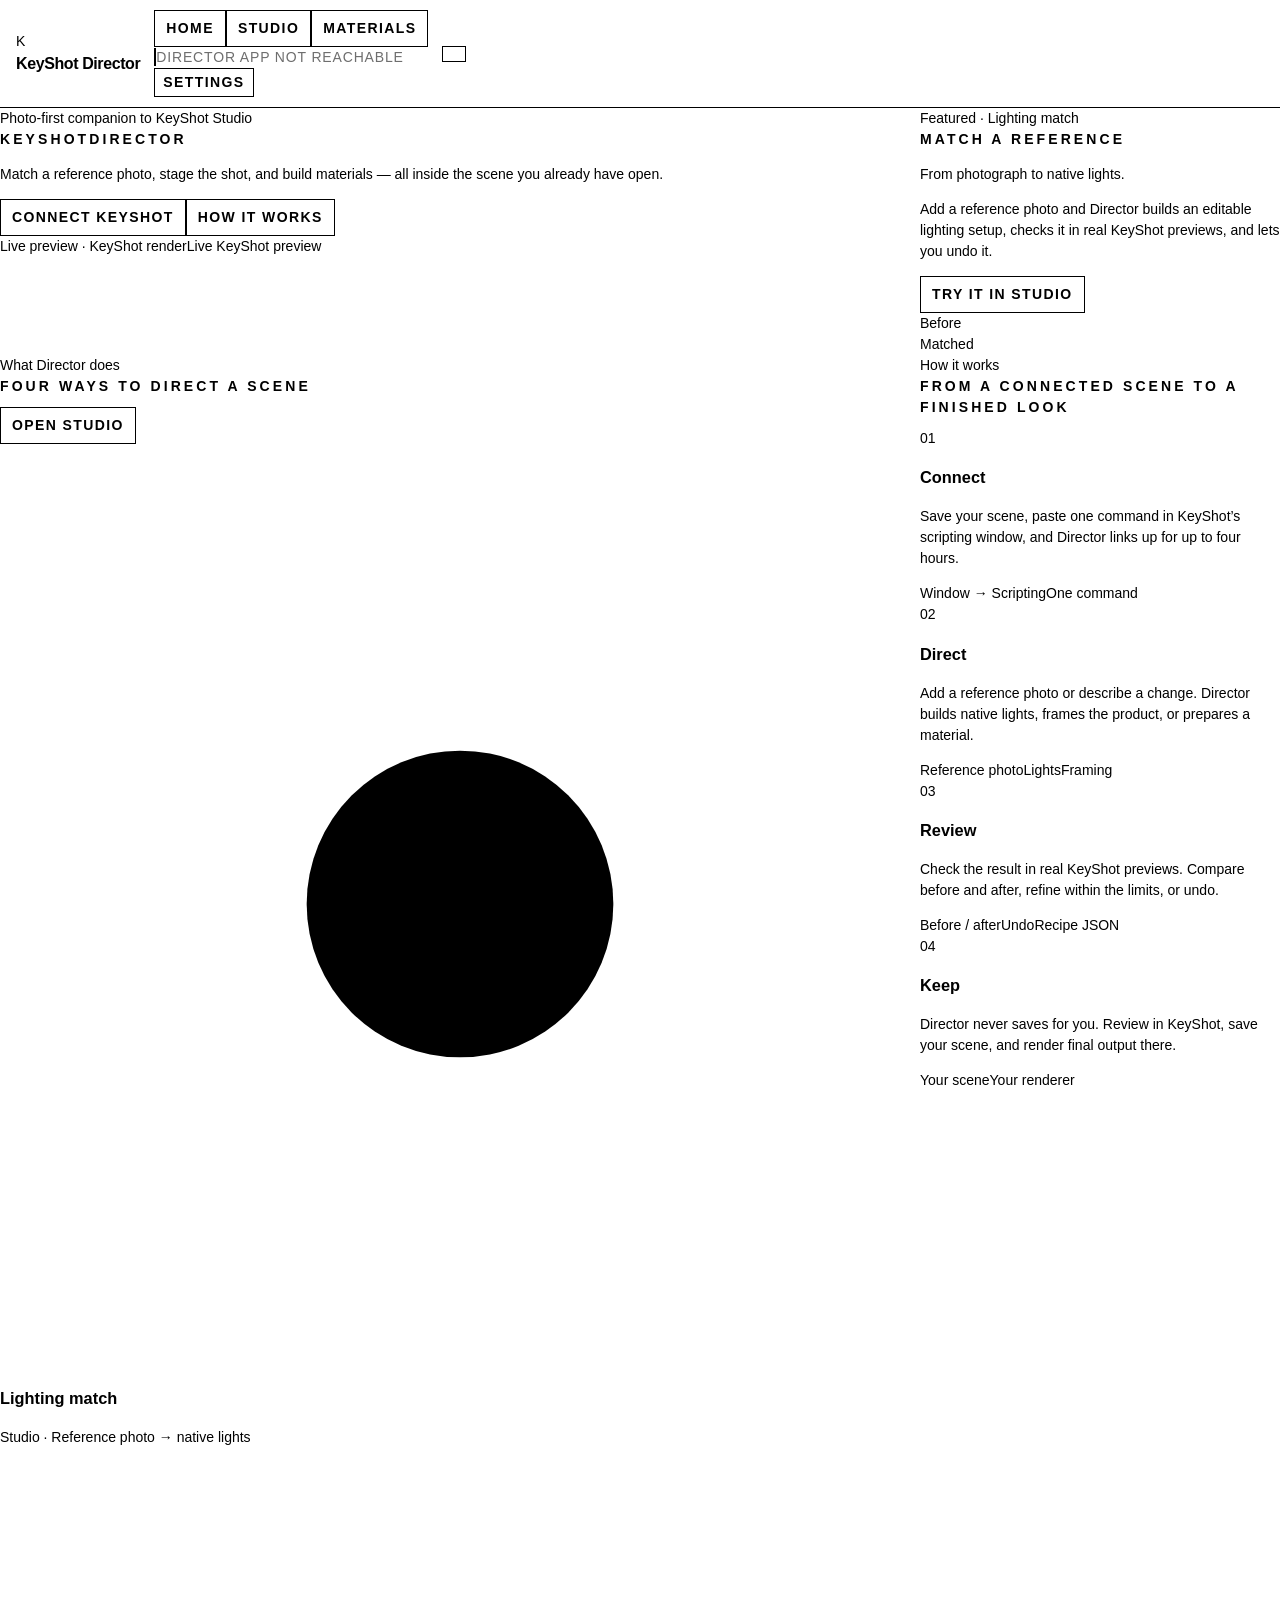
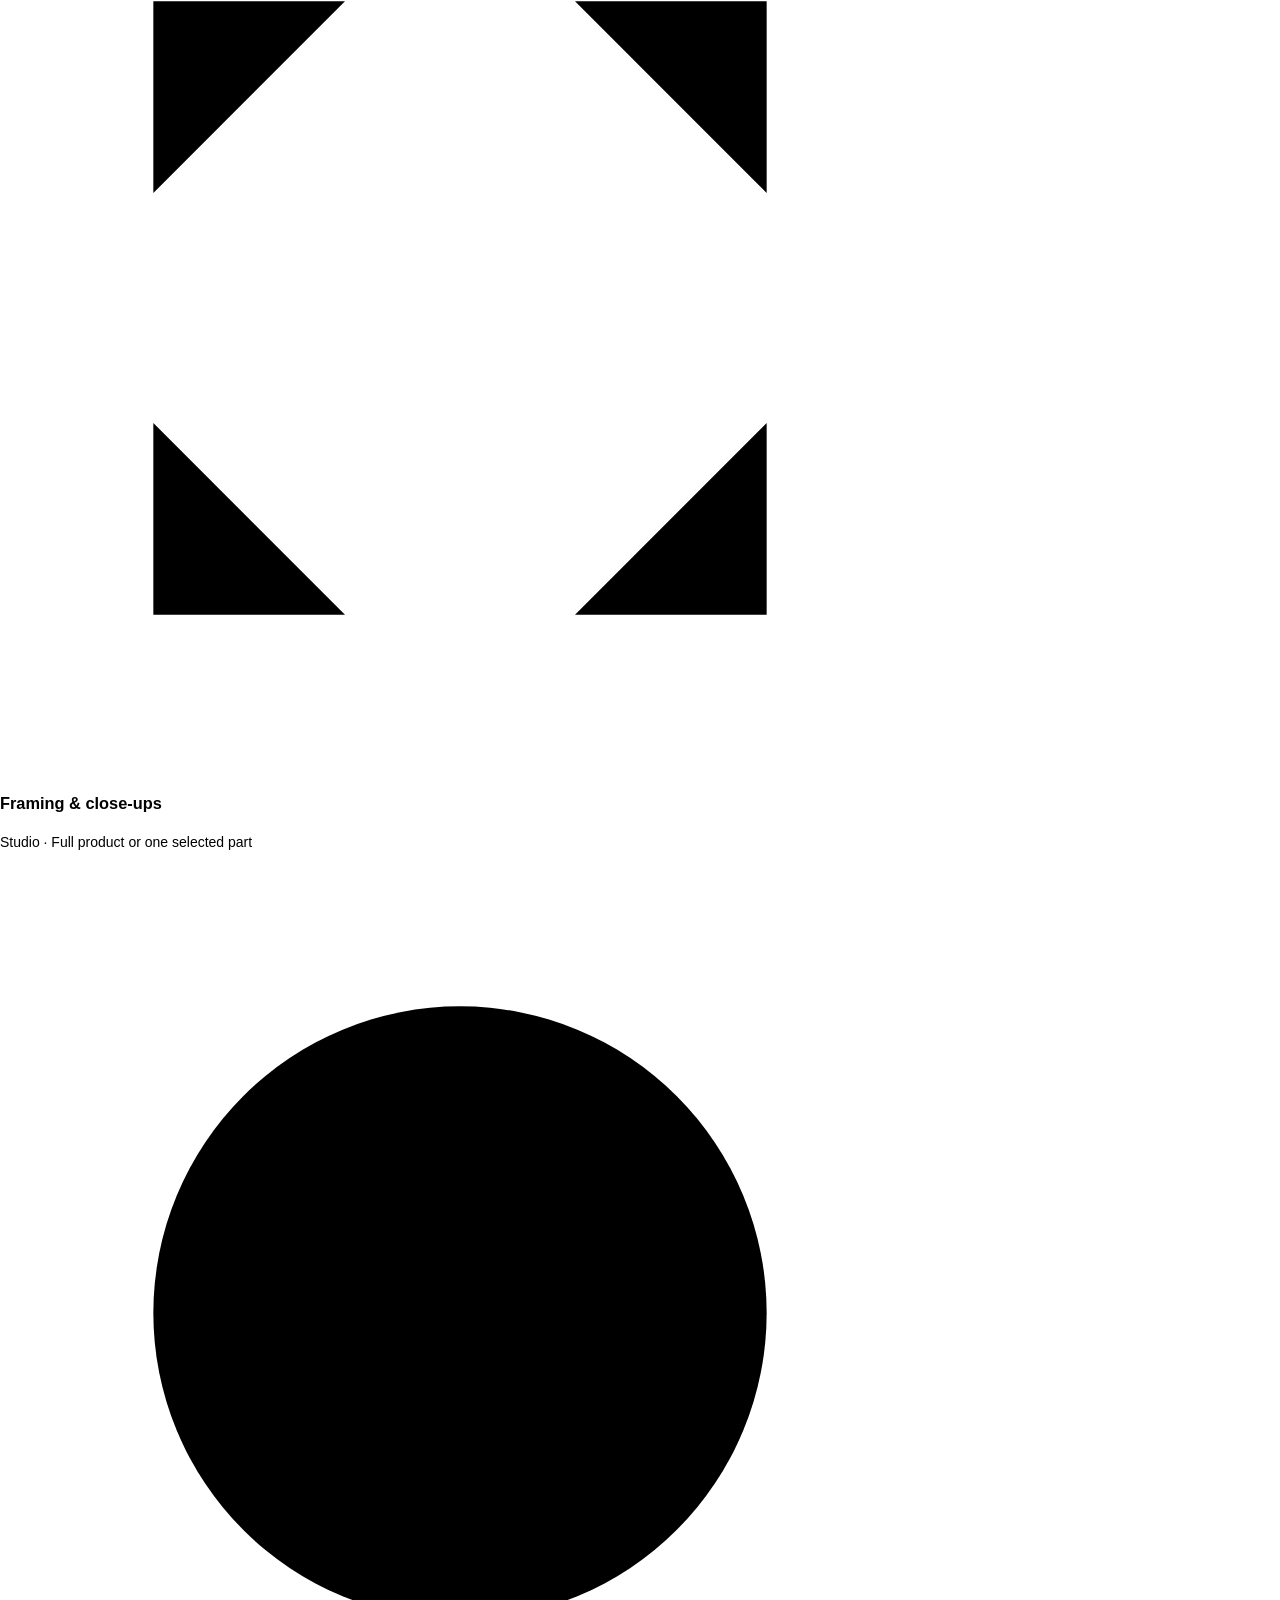
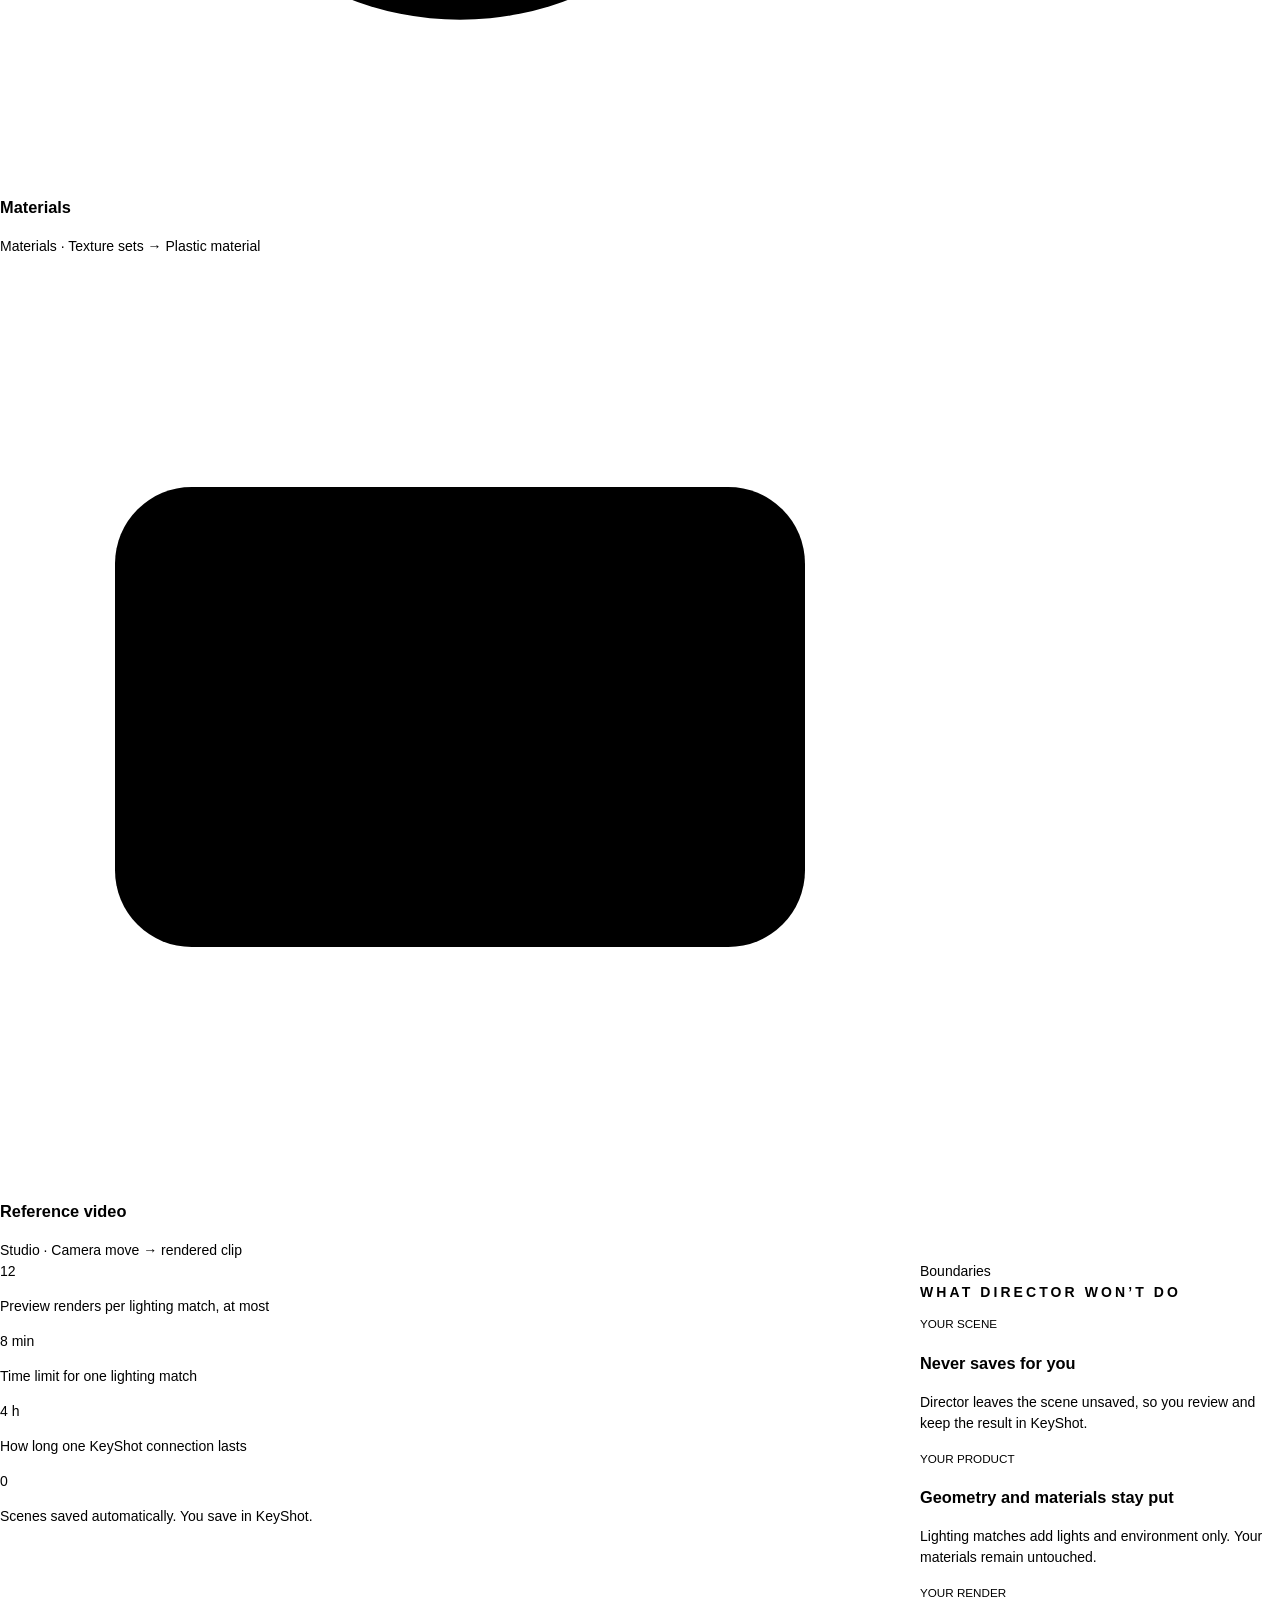
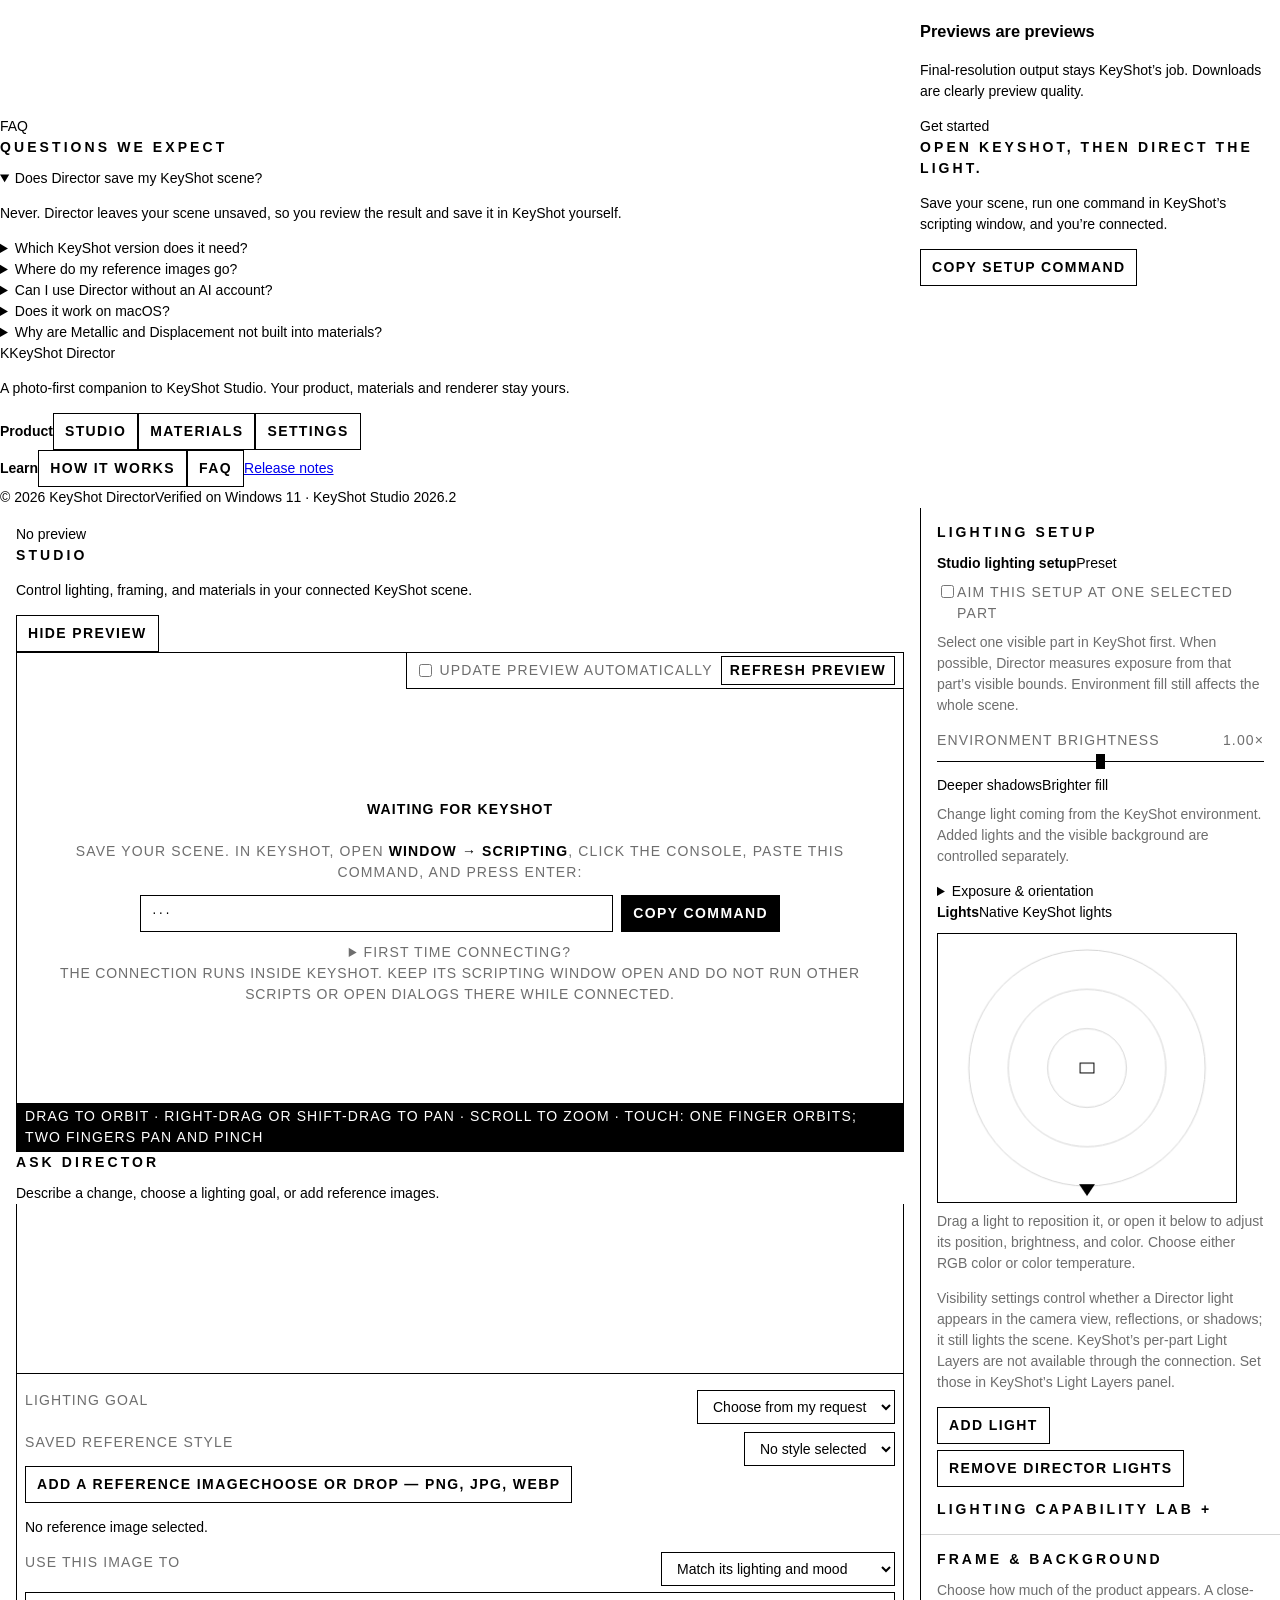
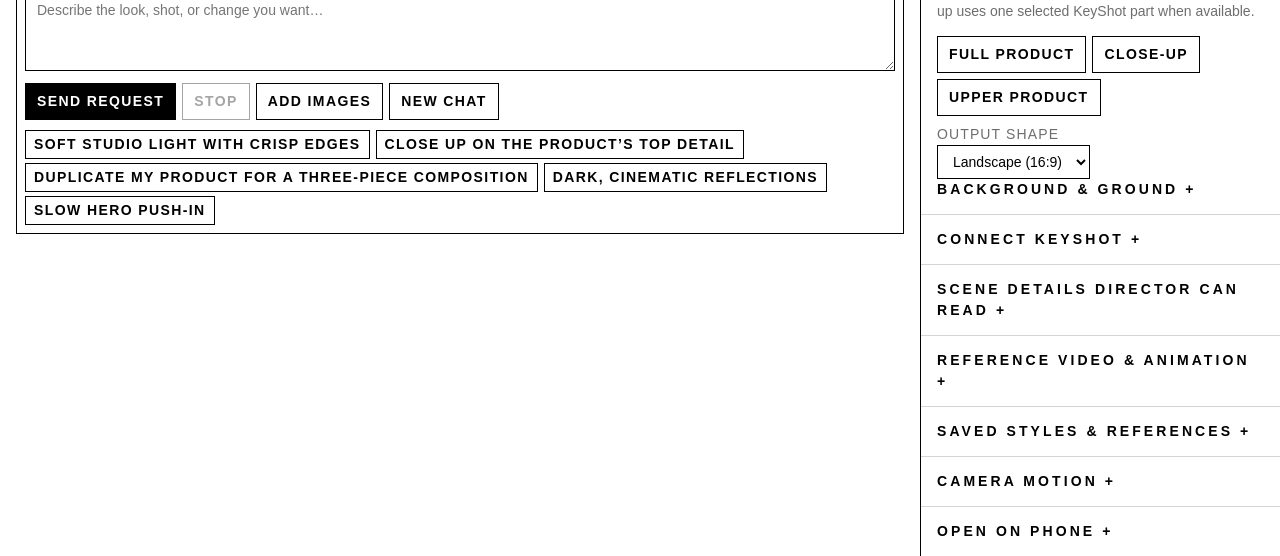
==== commit cf0c7536: "feat: restyle the app with the Orchid design system - Add server/public/orchid.css, loaded after dir" ====
--- a/server/public/index.html
+++ b/server/public/index.html
@@ -88,21 +88,115 @@
   dialog::backdrop { background:#fffc; }
   #qr { background:#fff; border:1px solid var(--fg); padding:6px; display:inline-block; margin-top:8px; }
 </style>
+<script>document.documentElement.classList.add('js')</script>
 <link rel="stylesheet" href="/director.css?v=20261027">
+<link rel="stylesheet" href="/orchid.css?v=20261029">
 </head>
-<body>
+<body class="orchid">
 <!-- THESIS: A premium workbench for directing the live KeyShot scene. OWN-WORLD: Editorial black-and-white typography, KeyShot blue actions, restrained orange punctuation, and a fine grid reserved for actual editing canvases. STORY: Shape the light, state the intent, then refine from evidence. FIRST VIEWPORT: Scene, unified Director brief, and lighting controls in one glance. FORM: Preserve the wide render and focused native controls; Materials pairs the same live render with the real inspector. FINISH: Clear hierarchy, responsive touch targets, explicit scene state, and no simulated controls. -->
-<header class="app-header">
+<header class="app-header" id="appHeader">
   <div class="brand-lockup"><span class="brand-mark" aria-hidden="true">K</span><h1>KeyShot Director</h1></div>
-  <nav class="workspace-nav" aria-label="Workspaces"><button type="button" data-workspace="studio" aria-current="page">Studio</button><button type="button" data-workspace="materials">Materials</button></nav>
-  <div class="header-actions"><div class="connection-status"><span class="dot" id="dot"></span><span id="status" role="status" aria-live="polite">Checking connection…</span></div><span class="dim" id="mode"></span>
-    <button class="sm solid" id="connectQuick" data-copy disabled hidden title="Copy the setup command, then paste it into KeyShot’s scripting console." aria-label="Copy KeyShot setup command">Copy setup command</button>
-    <button class="sm" id="settingsBtn">Settings</button>
+  <div class="nav-panel" id="navPanel">
+    <nav class="workspace-nav" aria-label="Workspaces"><button type="button" data-workspace="home">Home</button><button type="button" data-workspace="studio" aria-current="page">Studio</button><button type="button" data-workspace="materials">Materials</button></nav>
+    <div class="header-actions"><div class="connection-status"><span class="dot" id="dot"></span><span id="status" role="status" aria-live="polite">Checking connection…</span></div><span class="dim" id="mode"></span>
+      <button class="sm solid" id="connectQuick" data-copy disabled hidden title="Copy the setup command, then paste it into KeyShot’s scripting console." aria-label="Copy KeyShot setup command">Copy setup command</button>
+      <button class="sm" id="settingsBtn">Settings</button>
+    </div>
   </div>
+  <button class="nav-burger" id="navBurger" type="button" aria-label="Menu" aria-expanded="false" aria-controls="navPanel"><span></span><span></span></button>
+  <div class="app-progress" aria-hidden="true"></div>
 </header>
+<main id="homeWorkspace" class="home" hidden aria-label="Home">
+  <section class="hero2">
+    <div class="hero2__txt">
+      <div class="lab">Photo-first companion to KeyShot Studio</div>
+      <h2 class="hero2__name">KeyShot<span>Director</span></h2>
+      <p class="hero2__lead">Match a reference photo, stage the shot, and build materials — all inside the scene you already have open.</p>
+      <div class="hero2__cta"><button type="button" class="btn-dark" data-workspace="studio">Connect KeyShot</button><button type="button" class="btn-text" data-scroll="homeHow">How it works</button></div>
+    </div>
+    <div class="hero2__img ph"><span class="ph-glow" aria-hidden="true"></span><span class="pill pill--white"><i></i>Live preview · KeyShot render</span><img id="homeShot" alt="Current KeyShot render preview" hidden><span id="homeHeroLabel">Live KeyShot preview</span></div>
+  </section>
+
+  <section class="sec">
+    <div class="feat">
+      <div class="feat__txt reveal">
+        <div><span class="pill"><i></i>Featured · Lighting match</span><h2 class="h2">Match a reference</h2><p class="feat__sub">From photograph to native lights.</p></div>
+        <div><p class="feat__p">Add a reference photo and Director builds an editable lighting setup, checks it in real KeyShot previews, and lets you undo it.</p><button type="button" class="link-arrow link-arrow--night" data-workspace="studio"><span>Try it in Studio</span><i class="link-arrow__bar"></i></button></div>
+      </div>
+      <div class="feat__img reveal" aria-hidden="true"><div class="feat__before"><span class="pill pill--white"><i></i>Before</span></div><div class="feat__after"><span class="pill pill--white"><i></i>Matched</span></div></div>
+    </div>
+  </section>
+
+  <section class="sec works2">
+    <div class="sec-head2"><div><span class="pill reveal"><i></i>What Director does</span><h2 class="h2 reveal">Four ways to direct a scene</h2></div><button type="button" class="link-arrow reveal" data-workspace="studio"><span>Open Studio</span><i class="link-arrow__bar"></i></button></div>
+    <div class="wgrid">
+      <article class="wk reveal"><div class="wk__img ph ph--soft" aria-hidden="true"><svg viewBox="0 0 48 48"><circle cx="24" cy="24" r="8"/><path d="M24 6v6M24 36v6M6 24h6M36 24h6M11 11l4 4M33 33l4 4M37 11l-4 4M15 33l-4 4"/></svg></div><div class="wk__meta"><h3 class="h4">Lighting match</h3><span>Studio · Reference photo → native lights</span></div></article>
+      <article class="wk reveal"><div class="wk__img ph ph--soft" aria-hidden="true"><svg viewBox="0 0 48 48"><path d="M8 18V8h10M30 8h10v10M40 30v10H30M18 40H8V30"/></svg></div><div class="wk__meta"><h3 class="h4">Framing &amp; close-ups</h3><span>Studio · Full product or one selected part</span></div></article>
+      <article class="wk reveal"><div class="wk__img ph ph--soft" aria-hidden="true"><svg viewBox="0 0 48 48"><circle cx="24" cy="24" r="16"/><path d="M12 20c6 4 18 4 24 0"/></svg></div><div class="wk__meta"><h3 class="h4">Materials</h3><span>Materials · Texture sets → Plastic material</span></div></article>
+      <article class="wk reveal"><div class="wk__img ph ph--soft" aria-hidden="true"><svg viewBox="0 0 48 48"><rect x="6" y="12" width="36" height="24" rx="4"/><path d="M21 19l9 5-9 5z"/></svg></div><div class="wk__meta"><h3 class="h4">Reference video</h3><span>Studio · Camera move → rendered clip</span></div></article>
+    </div>
+  </section>
+
+  <section class="sec works2" id="homeHow">
+    <div class="sec-head2"><div><span class="pill reveal"><i></i>How it works</span><h2 class="h2 reveal">From a connected scene to a finished look</h2></div></div>
+    <div class="steps">
+      <div class="step reveal"><span class="step__no">01</span><h3 class="h4">Connect</h3><div class="step__body"><p>Save your scene, paste one command in KeyShot’s scripting window, and Director links up for up to four hours.</p><div class="chipbox"><span>Window → Scripting</span><span>One command</span></div></div></div>
+      <div class="step reveal"><span class="step__no">02</span><h3 class="h4">Direct</h3><div class="step__body"><p>Add a reference photo or describe a change. Director builds native lights, frames the product, or prepares a material.</p><div class="chipbox"><span>Reference photo</span><span>Lights</span><span>Framing</span></div></div></div>
+      <div class="step reveal"><span class="step__no">03</span><h3 class="h4">Review</h3><div class="step__body"><p>Check the result in real KeyShot previews. Compare before and after, refine within the limits, or undo.</p><div class="chipbox"><span>Before / after</span><span>Undo</span><span>Recipe JSON</span></div></div></div>
+      <div class="step reveal"><span class="step__no">04</span><h3 class="h4">Keep</h3><div class="step__body"><p>Director never saves for you. Review in KeyShot, save your scene, and render final output there.</p><div class="chipbox"><span>Your scene</span><span>Your renderer</span></div></div></div>
+    </div>
+  </section>
+
+  <section class="sec stats">
+    <div class="stat reveal"><i class="corner"></i><span class="stat__num">12</span><p>Preview renders per lighting match, at most</p></div>
+    <div class="stat reveal"><i class="corner"></i><span class="stat__num">8 min</span><p>Time limit for one lighting match</p></div>
+    <div class="stat reveal"><i class="corner"></i><span class="stat__num">4 h</span><p>How long one KeyShot connection lasts</p></div>
+    <div class="stat reveal"><i class="corner"></i><span class="stat__num">0</span><p>Scenes saved automatically. You save in KeyShot.</p></div>
+  </section>
+
+  <section class="sec works2">
+    <div class="sec-head2"><div><span class="pill reveal"><i></i>Boundaries</span><h2 class="h2 reveal">What Director won’t do</h2></div></div>
+    <div class="cols3">
+      <article class="reveal"><small>YOUR SCENE</small><h3>Never saves for you</h3><p>Director leaves the scene unsaved, so you review and keep the result in KeyShot.</p></article>
+      <article class="is-me reveal"><small>YOUR PRODUCT</small><h3>Geometry and materials stay put</h3><p>Lighting matches add lights and environment only. Your materials remain untouched.</p></article>
+      <article class="reveal"><small>YOUR RENDER</small><h3>Previews are previews</h3><p>Final-resolution output stays KeyShot’s job. Downloads are clearly preview quality.</p></article>
+    </div>
+  </section>
+
+  <section class="sec faq" id="homeFaq">
+    <div class="reveal"><span class="pill"><i></i>FAQ</span><h2 class="h2">Questions we expect</h2></div>
+    <div class="reveal">
+      <details class="qa" open><summary>Does Director save my KeyShot scene?</summary><p>Never. Director leaves your scene unsaved, so you review the result and save it in KeyShot yourself.</p></details>
+      <details class="qa"><summary>Which KeyShot version does it need?</summary><p>KeyShot Studio 2026.2 on Windows 11 is the verified setup. Director talks to the open scene through KeyShot’s scripting window.</p></details>
+      <details class="qa"><summary>Where do my reference images go?</summary><p>Reference images and KeyShot previews go to the assistant you choose in Settings, only for the request that needs them. Saved style collections stay on this computer.</p></details>
+      <details class="qa"><summary>Can I use Director without an AI account?</summary><p>Director can still run basic commands in offline mode. Reference matching and the conversation need an assistant.</p></details>
+      <details class="qa"><summary>Does it work on macOS?</summary><p>Physical macOS integration is still unverified. Windows 11 with KeyShot Studio 2026.2 is the verified setup.</p></details>
+      <details class="qa"><summary>Why are Metallic and Displacement not built into materials?</summary><p>Those paths are paused for reliability. Director builds a simple Plastic material from Base Color, Roughness, a Normal or Bump map and optional AO, and lists every skipped file.</p></details>
+    </div>
+  </section>
+
+  <section class="cta2">
+    <span class="pill reveal"><i></i>Get started</span>
+    <h2 class="h2 reveal">Open KeyShot, then <span class="hl">direct the light.</span></h2>
+    <p class="reveal">Save your scene, run one command in KeyShot’s scripting window, and you’re connected.</p>
+    <button type="button" class="btn-acc reveal" data-copy aria-label="Copy KeyShot setup command">Copy setup command</button>
+  </section>
+
+  <footer class="foot">
+    <div class="foot__top">
+      <div><div class="brand-lockup"><span class="brand-mark" aria-hidden="true">K</span><span class="brand-name">KeyShot Director</span></div><p>A photo-first companion to KeyShot Studio. Your product, materials and renderer stay yours.</p></div>
+      <div class="foot__cols">
+        <div><b>Product</b><button type="button" data-workspace="studio">Studio</button><button type="button" data-workspace="materials">Materials</button><button type="button" data-open-settings>Settings</button></div>
+        <div><b>Learn</b><button type="button" data-scroll="homeHow">How it works</button><button type="button" data-scroll="homeFaq">FAQ</button><a href="https://github.com/Trostky1/keyshot-director/blob/main/docs/RELEASE_NOTES_2.3.md" target="_blank" rel="noopener">Release notes</a></div>
+      </div>
+    </div>
+    <div class="foot__bottom"><span>© 2026 KeyShot Director</span><span>Verified on Windows 11 · KeyShot Studio 2026.2</span></div>
+  </footer>
+</main>
+
 <main id="studioWorkspace">
   <section class="col">
-    <div class="stage-heading"><div><h2>Studio</h2><p>Control lighting, framing, and materials in your connected KeyShot scene.</p></div><div class="stage-heading-actions"><button type="button" class="preview-toggle" data-preview-toggle aria-controls="stage" aria-expanded="true">Hide preview</button><span class="scene-tag" id="studioSceneTag">Checking scene</span></div></div>
+    <div class="stage-heading"><div><span class="scene-tag" id="studioSceneTag">Checking scene</span><h2>Studio</h2><p>Control lighting, framing, and materials in your connected KeyShot scene.</p></div><div class="stage-heading-actions"><button type="button" class="preview-toggle" data-preview-toggle aria-controls="stage" aria-expanded="true">Hide preview</button></div></div>
     <div id="studioStageHome" class="studio-stage-host"><div class="stage" id="stage"><img id="shot" alt="Current KeyShot render preview" draggable="false"><div class="empty" id="empty"><b>Waiting for KeyShot</b><br><br>Save your scene. In KeyShot, open <b>Window &rarr; Scripting</b>, click the console, paste this command, and press Enter:<div class="connectline"><code class="cline">...</code><button class="solid" data-copy aria-label="Copy KeyShot setup command">Copy command</button></div><details class="first-run-guide"><summary>First time connecting?</summary><ol><li>In KeyShot, open <b>Window &rarr; Scripting</b>.</li><li>Choose <b>KeyShot Director</b> and click <b>Run</b>. If it is missing on Windows, run <b>Install KeyShot Director.bat</b> from the extracted download. On Mac, run <code>bash install-mac.sh</code>, then add the printed folder in KeyShot Preferences &rarr; Folders &rarr; Scripts.</li><li>You can also paste the command above into KeyShot’s scripting console and press Enter.</li></ol><p>Keep both KeyShot and Director open while you work. Your scene preview appears here after they connect.</p></details><span class="dim">The connection runs inside KeyShot. Keep its scripting window open and do not run other scripts or open dialogs there while connected.</span></div><div class="livebar"><label><input type="checkbox" id="live"> Update preview automatically</label><button class="sm" id="refresh" title="Request a fresh render preview from KeyShot">Refresh preview</button></div><div class="hint">Drag to orbit · Right-drag or Shift-drag to pan · Scroll to zoom · Touch: one finger orbits; two fingers pan and pinch</div></div></div>
       <div class="conversation-heading"><h2>Ask Director</h2><span>Describe a change, choose a lighting goal, or add reference images.</span></div>
     <div id="log" role="log" aria-live="polite" aria-relevant="additions text" aria-label="Director conversation"></div>
@@ -271,7 +365,7 @@
 </main>
 
 <section id="materialsWorkspace" class="workspace-page" hidden aria-labelledby="materialsTitle">
-  <div class="workspace-heading"><div><h2 id="materialsTitle">Materials</h2><p>Create a finish, edit a copy, or apply a library material to your KeyShot scene.</p></div><span class="scene-tag" id="materialsSceneTag">Checking scene</span></div>
+  <div class="workspace-heading"><div><span class="scene-tag" id="materialsSceneTag">Checking scene</span><h2 id="materialsTitle">Materials</h2><p>Create a finish, edit a copy, or apply a library material to your KeyShot scene.</p></div></div>
   <section id="libraryMaterialCopyCard" class="workspace-card library-material-quick" aria-label="Copy a material from the KeyShot library">
     <details class="quick-library-details"><summary>Quick copy from the KeyShot library</summary>
       <p class="blurb">Search the KeyShot library, choose a part in KeyShot, then create a separate copy on that part. The library material stays unchanged.</p>
@@ -476,7 +570,7 @@
 $('libraryQuickCopyHost').appendChild($('libraryMaterialCopyCard'));
 let workspacePreviewAnimation = null;
 function showWorkspace(name, animate = false) {
-  if (!['studio','materials'].includes(name)) name = 'studio';
+  if (!['home','studio','materials'].includes(name)) name = 'studio';
   const currentWorkspace = document.querySelector('[data-workspace][aria-current="page"]')?.dataset.workspace;
   if (currentWorkspace === name) { history.replaceState(null, '', '#' + name); return; }
   if (workspacePreviewAnimation) workspacePreviewAnimation.cancel();
@@ -484,12 +578,13 @@
   const previousRect = animate && currentWorkspace && !reduceMotion && typeof sceneStage.animate === 'function'
     ? sceneStage.getBoundingClientRect() : null;
   (name === 'materials' ? materialsStageHost : studioStageHome).appendChild(sceneStage);
-  for (const key of ['studio','materials']) {
+  for (const key of ['home','studio','materials']) {
     $(`${key}Workspace`).hidden = key !== name;
     const button = document.querySelector(`[data-workspace="${key}"]`);
     if (key === name) button.setAttribute('aria-current','page'); else button.removeAttribute('aria-current');
   }
   history.replaceState(null, '', '#' + name);
+  if (animate) window.scrollTo(0, 0);
   if (!previousRect || previousRect.width < 1 || previousRect.height < 1) return;
   const nextRect = sceneStage.getBoundingClientRect();
   if (nextRect.width < 1 || nextRect.height < 1) return;
@@ -509,7 +604,36 @@
   animation.onfinish = clearAnimation;
   animation.oncancel = clearAnimation;
 }
-document.querySelectorAll('[data-workspace]').forEach(button => button.onclick = () => showWorkspace(button.dataset.workspace, true));
+// Orchid shell: phone menu, working indicator, Home page behavior.
+const appHeader = $('appHeader'), navBurger = $('navBurger');
+function setMenu(open) {
+  appHeader.classList.toggle('nav--open', open);
+  navBurger.setAttribute('aria-expanded', String(open));
+  document.documentElement.style.overflow = open ? 'hidden' : '';
+}
+navBurger.onclick = () => setMenu(!appHeader.classList.contains('nav--open'));
+document.addEventListener('keydown', e => { if (e.key === 'Escape') setMenu(false); });
+window.matchMedia?.('(max-width: 760px)').addEventListener?.('change', e => { if (!e.matches) setMenu(false); });
+$('settingsBtn').addEventListener('click', () => setMenu(false));
+document.querySelectorAll('[data-workspace]').forEach(button => button.onclick = () => { showWorkspace(button.dataset.workspace, true); setMenu(false); });
+document.querySelectorAll('[data-scroll]').forEach(button => button.onclick = () => document.getElementById(button.dataset.scroll)?.scrollIntoView({ behavior: window.matchMedia?.('(prefers-reduced-motion: reduce)').matches ? 'auto' : 'smooth', block: 'start' }));
+document.querySelectorAll('[data-open-settings]').forEach(button => button.onclick = () => $('settingsBtn').click());
+function syncWorking() { appHeader.classList.toggle('is-working', Boolean($('busy').textContent.trim()) || !$('photoStop').disabled || !$('stopBtn').disabled); }
+const workingObserver = new MutationObserver(syncWorking);
+workingObserver.observe($('busy'), { childList: true, characterData: true, subtree: true });
+for (const id of ['photoStop', 'stopBtn']) workingObserver.observe($(id), { attributes: true, attributeFilter: ['disabled'] });
+syncWorking();
+const homeShot = $('homeShot');
+function syncHomeShot() {
+  const shot = $('shot'), live = Boolean(shot.getAttribute('src')) && shot.naturalWidth > 0 && shot.style.display !== 'none';
+  if (live && homeShot.getAttribute('src') !== shot.getAttribute('src')) homeShot.src = shot.getAttribute('src');
+  homeShot.hidden = !live; $('homeHeroLabel').hidden = live;
+}
+$('shot').addEventListener('load', syncHomeShot); $('shot').addEventListener('error', syncHomeShot);
+if ('IntersectionObserver' in window) {
+  const reveal = new IntersectionObserver(entries => entries.forEach(entry => { if (entry.isIntersecting) { entry.target.classList.add('in'); reveal.unobserve(entry.target); } }), { rootMargin: '0px 0px -8% 0px' });
+  document.querySelectorAll('.reveal').forEach(el => reveal.observe(el));
+} else document.querySelectorAll('.reveal').forEach(el => el.classList.add('in'));
 showWorkspace(location.hash.slice(1));
 window.addEventListener('hashchange', () => showWorkspace(location.hash.slice(1), true));
 async function busy(btn, fn) { btn && btn.classList.add('busy'); try { return await fn(); } catch (e) { toast(e.message); } finally { btn && btn.classList.remove('busy'); } }
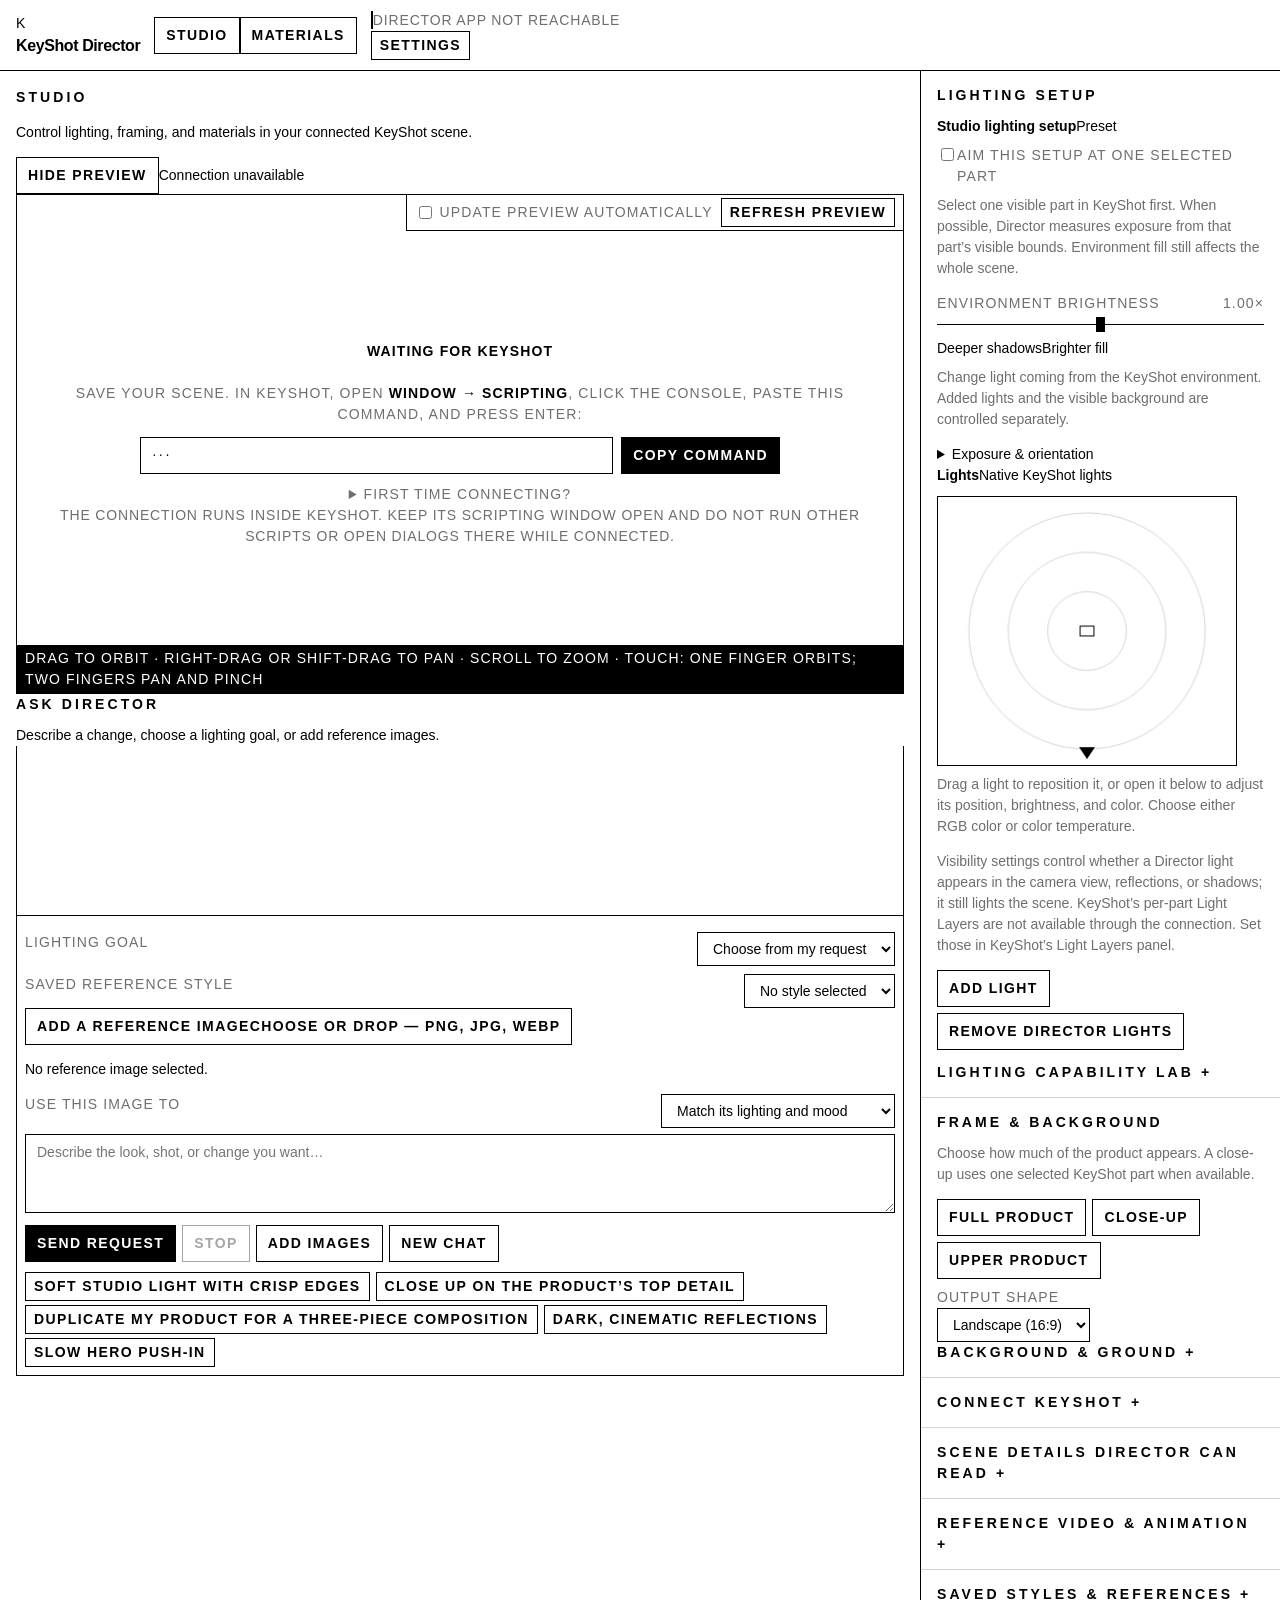
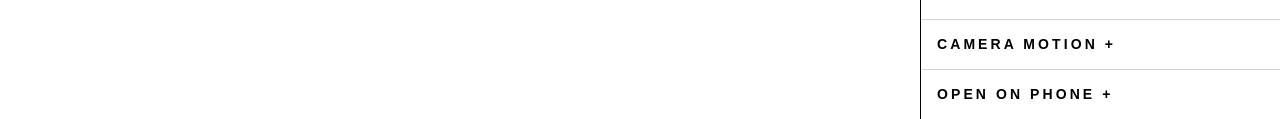
==== commit 7e5748f7: "Merge remote-tracking branch 'origin/material-lab-texture-import' into release/v2.4.0 # Conflicts: #" ====
--- a/server/public/index.html
+++ b/server/public/index.html
@@ -88,115 +88,21 @@
   dialog::backdrop { background:#fffc; }
   #qr { background:#fff; border:1px solid var(--fg); padding:6px; display:inline-block; margin-top:8px; }
 </style>
-<script>document.documentElement.classList.add('js')</script>
 <link rel="stylesheet" href="/director.css?v=20261027">
-<link rel="stylesheet" href="/orchid.css?v=20261029">
 </head>
-<body class="orchid">
+<body>
 <!-- THESIS: A premium workbench for directing the live KeyShot scene. OWN-WORLD: Editorial black-and-white typography, KeyShot blue actions, restrained orange punctuation, and a fine grid reserved for actual editing canvases. STORY: Shape the light, state the intent, then refine from evidence. FIRST VIEWPORT: Scene, unified Director brief, and lighting controls in one glance. FORM: Preserve the wide render and focused native controls; Materials pairs the same live render with the real inspector. FINISH: Clear hierarchy, responsive touch targets, explicit scene state, and no simulated controls. -->
-<header class="app-header" id="appHeader">
+<header class="app-header">
   <div class="brand-lockup"><span class="brand-mark" aria-hidden="true">K</span><h1>KeyShot Director</h1></div>
-  <div class="nav-panel" id="navPanel">
-    <nav class="workspace-nav" aria-label="Workspaces"><button type="button" data-workspace="home">Home</button><button type="button" data-workspace="studio" aria-current="page">Studio</button><button type="button" data-workspace="materials">Materials</button></nav>
-    <div class="header-actions"><div class="connection-status"><span class="dot" id="dot"></span><span id="status" role="status" aria-live="polite">Checking connection…</span></div><span class="dim" id="mode"></span>
-      <button class="sm solid" id="connectQuick" data-copy disabled hidden title="Copy the setup command, then paste it into KeyShot’s scripting console." aria-label="Copy KeyShot setup command">Copy setup command</button>
-      <button class="sm" id="settingsBtn">Settings</button>
-    </div>
+  <nav class="workspace-nav" aria-label="Workspaces"><button type="button" data-workspace="studio" aria-current="page">Studio</button><button type="button" data-workspace="materials">Materials</button></nav>
+  <div class="header-actions"><div class="connection-status"><span class="dot" id="dot"></span><span id="status" role="status" aria-live="polite">Checking connection…</span></div><span class="dim" id="mode"></span>
+    <button class="sm solid" id="connectQuick" data-copy disabled hidden title="Copy the setup command, then paste it into KeyShot’s scripting console." aria-label="Copy KeyShot setup command">Copy setup command</button>
+    <button class="sm" id="settingsBtn">Settings</button>
   </div>
-  <button class="nav-burger" id="navBurger" type="button" aria-label="Menu" aria-expanded="false" aria-controls="navPanel"><span></span><span></span></button>
-  <div class="app-progress" aria-hidden="true"></div>
 </header>
-<main id="homeWorkspace" class="home" hidden aria-label="Home">
-  <section class="hero2">
-    <div class="hero2__txt">
-      <div class="lab">Photo-first companion to KeyShot Studio</div>
-      <h2 class="hero2__name">KeyShot<span>Director</span></h2>
-      <p class="hero2__lead">Match a reference photo, stage the shot, and build materials — all inside the scene you already have open.</p>
-      <div class="hero2__cta"><button type="button" class="btn-dark" data-workspace="studio">Connect KeyShot</button><button type="button" class="btn-text" data-scroll="homeHow">How it works</button></div>
-    </div>
-    <div class="hero2__img ph"><span class="ph-glow" aria-hidden="true"></span><span class="pill pill--white"><i></i>Live preview · KeyShot render</span><img id="homeShot" alt="Current KeyShot render preview" hidden><span id="homeHeroLabel">Live KeyShot preview</span></div>
-  </section>
-
-  <section class="sec">
-    <div class="feat">
-      <div class="feat__txt reveal">
-        <div><span class="pill"><i></i>Featured · Lighting match</span><h2 class="h2">Match a reference</h2><p class="feat__sub">From photograph to native lights.</p></div>
-        <div><p class="feat__p">Add a reference photo and Director builds an editable lighting setup, checks it in real KeyShot previews, and lets you undo it.</p><button type="button" class="link-arrow link-arrow--night" data-workspace="studio"><span>Try it in Studio</span><i class="link-arrow__bar"></i></button></div>
-      </div>
-      <div class="feat__img reveal" aria-hidden="true"><div class="feat__before"><span class="pill pill--white"><i></i>Before</span></div><div class="feat__after"><span class="pill pill--white"><i></i>Matched</span></div></div>
-    </div>
-  </section>
-
-  <section class="sec works2">
-    <div class="sec-head2"><div><span class="pill reveal"><i></i>What Director does</span><h2 class="h2 reveal">Four ways to direct a scene</h2></div><button type="button" class="link-arrow reveal" data-workspace="studio"><span>Open Studio</span><i class="link-arrow__bar"></i></button></div>
-    <div class="wgrid">
-      <article class="wk reveal"><div class="wk__img ph ph--soft" aria-hidden="true"><svg viewBox="0 0 48 48"><circle cx="24" cy="24" r="8"/><path d="M24 6v6M24 36v6M6 24h6M36 24h6M11 11l4 4M33 33l4 4M37 11l-4 4M15 33l-4 4"/></svg></div><div class="wk__meta"><h3 class="h4">Lighting match</h3><span>Studio · Reference photo → native lights</span></div></article>
-      <article class="wk reveal"><div class="wk__img ph ph--soft" aria-hidden="true"><svg viewBox="0 0 48 48"><path d="M8 18V8h10M30 8h10v10M40 30v10H30M18 40H8V30"/></svg></div><div class="wk__meta"><h3 class="h4">Framing &amp; close-ups</h3><span>Studio · Full product or one selected part</span></div></article>
-      <article class="wk reveal"><div class="wk__img ph ph--soft" aria-hidden="true"><svg viewBox="0 0 48 48"><circle cx="24" cy="24" r="16"/><path d="M12 20c6 4 18 4 24 0"/></svg></div><div class="wk__meta"><h3 class="h4">Materials</h3><span>Materials · Texture sets → Plastic material</span></div></article>
-      <article class="wk reveal"><div class="wk__img ph ph--soft" aria-hidden="true"><svg viewBox="0 0 48 48"><rect x="6" y="12" width="36" height="24" rx="4"/><path d="M21 19l9 5-9 5z"/></svg></div><div class="wk__meta"><h3 class="h4">Reference video</h3><span>Studio · Camera move → rendered clip</span></div></article>
-    </div>
-  </section>
-
-  <section class="sec works2" id="homeHow">
-    <div class="sec-head2"><div><span class="pill reveal"><i></i>How it works</span><h2 class="h2 reveal">From a connected scene to a finished look</h2></div></div>
-    <div class="steps">
-      <div class="step reveal"><span class="step__no">01</span><h3 class="h4">Connect</h3><div class="step__body"><p>Save your scene, paste one command in KeyShot’s scripting window, and Director links up for up to four hours.</p><div class="chipbox"><span>Window → Scripting</span><span>One command</span></div></div></div>
-      <div class="step reveal"><span class="step__no">02</span><h3 class="h4">Direct</h3><div class="step__body"><p>Add a reference photo or describe a change. Director builds native lights, frames the product, or prepares a material.</p><div class="chipbox"><span>Reference photo</span><span>Lights</span><span>Framing</span></div></div></div>
-      <div class="step reveal"><span class="step__no">03</span><h3 class="h4">Review</h3><div class="step__body"><p>Check the result in real KeyShot previews. Compare before and after, refine within the limits, or undo.</p><div class="chipbox"><span>Before / after</span><span>Undo</span><span>Recipe JSON</span></div></div></div>
-      <div class="step reveal"><span class="step__no">04</span><h3 class="h4">Keep</h3><div class="step__body"><p>Director never saves for you. Review in KeyShot, save your scene, and render final output there.</p><div class="chipbox"><span>Your scene</span><span>Your renderer</span></div></div></div>
-    </div>
-  </section>
-
-  <section class="sec stats">
-    <div class="stat reveal"><i class="corner"></i><span class="stat__num">12</span><p>Preview renders per lighting match, at most</p></div>
-    <div class="stat reveal"><i class="corner"></i><span class="stat__num">8 min</span><p>Time limit for one lighting match</p></div>
-    <div class="stat reveal"><i class="corner"></i><span class="stat__num">4 h</span><p>How long one KeyShot connection lasts</p></div>
-    <div class="stat reveal"><i class="corner"></i><span class="stat__num">0</span><p>Scenes saved automatically. You save in KeyShot.</p></div>
-  </section>
-
-  <section class="sec works2">
-    <div class="sec-head2"><div><span class="pill reveal"><i></i>Boundaries</span><h2 class="h2 reveal">What Director won’t do</h2></div></div>
-    <div class="cols3">
-      <article class="reveal"><small>YOUR SCENE</small><h3>Never saves for you</h3><p>Director leaves the scene unsaved, so you review and keep the result in KeyShot.</p></article>
-      <article class="is-me reveal"><small>YOUR PRODUCT</small><h3>Geometry and materials stay put</h3><p>Lighting matches add lights and environment only. Your materials remain untouched.</p></article>
-      <article class="reveal"><small>YOUR RENDER</small><h3>Previews are previews</h3><p>Final-resolution output stays KeyShot’s job. Downloads are clearly preview quality.</p></article>
-    </div>
-  </section>
-
-  <section class="sec faq" id="homeFaq">
-    <div class="reveal"><span class="pill"><i></i>FAQ</span><h2 class="h2">Questions we expect</h2></div>
-    <div class="reveal">
-      <details class="qa" open><summary>Does Director save my KeyShot scene?</summary><p>Never. Director leaves your scene unsaved, so you review the result and save it in KeyShot yourself.</p></details>
-      <details class="qa"><summary>Which KeyShot version does it need?</summary><p>KeyShot Studio 2026.2 on Windows 11 is the verified setup. Director talks to the open scene through KeyShot’s scripting window.</p></details>
-      <details class="qa"><summary>Where do my reference images go?</summary><p>Reference images and KeyShot previews go to the assistant you choose in Settings, only for the request that needs them. Saved style collections stay on this computer.</p></details>
-      <details class="qa"><summary>Can I use Director without an AI account?</summary><p>Director can still run basic commands in offline mode. Reference matching and the conversation need an assistant.</p></details>
-      <details class="qa"><summary>Does it work on macOS?</summary><p>Physical macOS integration is still unverified. Windows 11 with KeyShot Studio 2026.2 is the verified setup.</p></details>
-      <details class="qa"><summary>Why are Metallic and Displacement not built into materials?</summary><p>Those paths are paused for reliability. Director builds a simple Plastic material from Base Color, Roughness, a Normal or Bump map and optional AO, and lists every skipped file.</p></details>
-    </div>
-  </section>
-
-  <section class="cta2">
-    <span class="pill reveal"><i></i>Get started</span>
-    <h2 class="h2 reveal">Open KeyShot, then <span class="hl">direct the light.</span></h2>
-    <p class="reveal">Save your scene, run one command in KeyShot’s scripting window, and you’re connected.</p>
-    <button type="button" class="btn-acc reveal" data-copy aria-label="Copy KeyShot setup command">Copy setup command</button>
-  </section>
-
-  <footer class="foot">
-    <div class="foot__top">
-      <div><div class="brand-lockup"><span class="brand-mark" aria-hidden="true">K</span><span class="brand-name">KeyShot Director</span></div><p>A photo-first companion to KeyShot Studio. Your product, materials and renderer stay yours.</p></div>
-      <div class="foot__cols">
-        <div><b>Product</b><button type="button" data-workspace="studio">Studio</button><button type="button" data-workspace="materials">Materials</button><button type="button" data-open-settings>Settings</button></div>
-        <div><b>Learn</b><button type="button" data-scroll="homeHow">How it works</button><button type="button" data-scroll="homeFaq">FAQ</button><a href="https://github.com/Trostky1/keyshot-director/blob/main/docs/RELEASE_NOTES_2.3.md" target="_blank" rel="noopener">Release notes</a></div>
-      </div>
-    </div>
-    <div class="foot__bottom"><span>© 2026 KeyShot Director</span><span>Verified on Windows 11 · KeyShot Studio 2026.2</span></div>
-  </footer>
-</main>
-
 <main id="studioWorkspace">
   <section class="col">
-    <div class="stage-heading"><div><span class="scene-tag" id="studioSceneTag">Checking scene</span><h2>Studio</h2><p>Control lighting, framing, and materials in your connected KeyShot scene.</p></div><div class="stage-heading-actions"><button type="button" class="preview-toggle" data-preview-toggle aria-controls="stage" aria-expanded="true">Hide preview</button></div></div>
+    <div class="stage-heading"><div><h2>Studio</h2><p>Control lighting, framing, and materials in your connected KeyShot scene.</p></div><div class="stage-heading-actions"><button type="button" class="preview-toggle" data-preview-toggle aria-controls="stage" aria-expanded="true">Hide preview</button><span class="scene-tag" id="studioSceneTag">Checking scene</span></div></div>
     <div id="studioStageHome" class="studio-stage-host"><div class="stage" id="stage"><img id="shot" alt="Current KeyShot render preview" draggable="false"><div class="empty" id="empty"><b>Waiting for KeyShot</b><br><br>Save your scene. In KeyShot, open <b>Window &rarr; Scripting</b>, click the console, paste this command, and press Enter:<div class="connectline"><code class="cline">...</code><button class="solid" data-copy aria-label="Copy KeyShot setup command">Copy command</button></div><details class="first-run-guide"><summary>First time connecting?</summary><ol><li>In KeyShot, open <b>Window &rarr; Scripting</b>.</li><li>Choose <b>KeyShot Director</b> and click <b>Run</b>. If it is missing on Windows, run <b>Install KeyShot Director.bat</b> from the extracted download. On Mac, run <code>bash install-mac.sh</code>, then add the printed folder in KeyShot Preferences &rarr; Folders &rarr; Scripts.</li><li>You can also paste the command above into KeyShot’s scripting console and press Enter.</li></ol><p>Keep both KeyShot and Director open while you work. Your scene preview appears here after they connect.</p></details><span class="dim">The connection runs inside KeyShot. Keep its scripting window open and do not run other scripts or open dialogs there while connected.</span></div><div class="livebar"><label><input type="checkbox" id="live"> Update preview automatically</label><button class="sm" id="refresh" title="Request a fresh render preview from KeyShot">Refresh preview</button></div><div class="hint">Drag to orbit · Right-drag or Shift-drag to pan · Scroll to zoom · Touch: one finger orbits; two fingers pan and pinch</div></div></div>
       <div class="conversation-heading"><h2>Ask Director</h2><span>Describe a change, choose a lighting goal, or add reference images.</span></div>
     <div id="log" role="log" aria-live="polite" aria-relevant="additions text" aria-label="Director conversation"></div>
@@ -365,7 +271,7 @@
 </main>
 
 <section id="materialsWorkspace" class="workspace-page" hidden aria-labelledby="materialsTitle">
-  <div class="workspace-heading"><div><span class="scene-tag" id="materialsSceneTag">Checking scene</span><h2 id="materialsTitle">Materials</h2><p>Create a finish, edit a copy, or apply a library material to your KeyShot scene.</p></div></div>
+  <div class="workspace-heading"><div><h2 id="materialsTitle">Materials</h2><p>Create a finish, edit a copy, or apply a library material to your KeyShot scene.</p></div><span class="scene-tag" id="materialsSceneTag">Checking scene</span></div>
   <section id="libraryMaterialCopyCard" class="workspace-card library-material-quick" aria-label="Copy a material from the KeyShot library">
     <details class="quick-library-details"><summary>Quick copy from the KeyShot library</summary>
       <p class="blurb">Search the KeyShot library, choose a part in KeyShot, then create a separate copy on that part. The library material stays unchanged.</p>
@@ -570,7 +476,7 @@
 $('libraryQuickCopyHost').appendChild($('libraryMaterialCopyCard'));
 let workspacePreviewAnimation = null;
 function showWorkspace(name, animate = false) {
-  if (!['home','studio','materials'].includes(name)) name = 'studio';
+  if (!['studio','materials'].includes(name)) name = 'studio';
   const currentWorkspace = document.querySelector('[data-workspace][aria-current="page"]')?.dataset.workspace;
   if (currentWorkspace === name) { history.replaceState(null, '', '#' + name); return; }
   if (workspacePreviewAnimation) workspacePreviewAnimation.cancel();
@@ -578,13 +484,12 @@
   const previousRect = animate && currentWorkspace && !reduceMotion && typeof sceneStage.animate === 'function'
     ? sceneStage.getBoundingClientRect() : null;
   (name === 'materials' ? materialsStageHost : studioStageHome).appendChild(sceneStage);
-  for (const key of ['home','studio','materials']) {
+  for (const key of ['studio','materials']) {
     $(`${key}Workspace`).hidden = key !== name;
     const button = document.querySelector(`[data-workspace="${key}"]`);
     if (key === name) button.setAttribute('aria-current','page'); else button.removeAttribute('aria-current');
   }
   history.replaceState(null, '', '#' + name);
-  if (animate) window.scrollTo(0, 0);
   if (!previousRect || previousRect.width < 1 || previousRect.height < 1) return;
   const nextRect = sceneStage.getBoundingClientRect();
   if (nextRect.width < 1 || nextRect.height < 1) return;
@@ -604,36 +509,7 @@
   animation.onfinish = clearAnimation;
   animation.oncancel = clearAnimation;
 }
-// Orchid shell: phone menu, working indicator, Home page behavior.
-const appHeader = $('appHeader'), navBurger = $('navBurger');
-function setMenu(open) {
-  appHeader.classList.toggle('nav--open', open);
-  navBurger.setAttribute('aria-expanded', String(open));
-  document.documentElement.style.overflow = open ? 'hidden' : '';
-}
-navBurger.onclick = () => setMenu(!appHeader.classList.contains('nav--open'));
-document.addEventListener('keydown', e => { if (e.key === 'Escape') setMenu(false); });
-window.matchMedia?.('(max-width: 760px)').addEventListener?.('change', e => { if (!e.matches) setMenu(false); });
-$('settingsBtn').addEventListener('click', () => setMenu(false));
-document.querySelectorAll('[data-workspace]').forEach(button => button.onclick = () => { showWorkspace(button.dataset.workspace, true); setMenu(false); });
-document.querySelectorAll('[data-scroll]').forEach(button => button.onclick = () => document.getElementById(button.dataset.scroll)?.scrollIntoView({ behavior: window.matchMedia?.('(prefers-reduced-motion: reduce)').matches ? 'auto' : 'smooth', block: 'start' }));
-document.querySelectorAll('[data-open-settings]').forEach(button => button.onclick = () => $('settingsBtn').click());
-function syncWorking() { appHeader.classList.toggle('is-working', Boolean($('busy').textContent.trim()) || !$('photoStop').disabled || !$('stopBtn').disabled); }
-const workingObserver = new MutationObserver(syncWorking);
-workingObserver.observe($('busy'), { childList: true, characterData: true, subtree: true });
-for (const id of ['photoStop', 'stopBtn']) workingObserver.observe($(id), { attributes: true, attributeFilter: ['disabled'] });
-syncWorking();
-const homeShot = $('homeShot');
-function syncHomeShot() {
-  const shot = $('shot'), live = Boolean(shot.getAttribute('src')) && shot.naturalWidth > 0 && shot.style.display !== 'none';
-  if (live && homeShot.getAttribute('src') !== shot.getAttribute('src')) homeShot.src = shot.getAttribute('src');
-  homeShot.hidden = !live; $('homeHeroLabel').hidden = live;
-}
-$('shot').addEventListener('load', syncHomeShot); $('shot').addEventListener('error', syncHomeShot);
-if ('IntersectionObserver' in window) {
-  const reveal = new IntersectionObserver(entries => entries.forEach(entry => { if (entry.isIntersecting) { entry.target.classList.add('in'); reveal.unobserve(entry.target); } }), { rootMargin: '0px 0px -8% 0px' });
-  document.querySelectorAll('.reveal').forEach(el => reveal.observe(el));
-} else document.querySelectorAll('.reveal').forEach(el => el.classList.add('in'));
+document.querySelectorAll('[data-workspace]').forEach(button => button.onclick = () => showWorkspace(button.dataset.workspace, true));
 showWorkspace(location.hash.slice(1));
 window.addEventListener('hashchange', () => showWorkspace(location.hash.slice(1), true));
 async function busy(btn, fn) { btn && btn.classList.add('busy'); try { return await fn(); } catch (e) { toast(e.message); } finally { btn && btn.classList.remove('busy'); } }
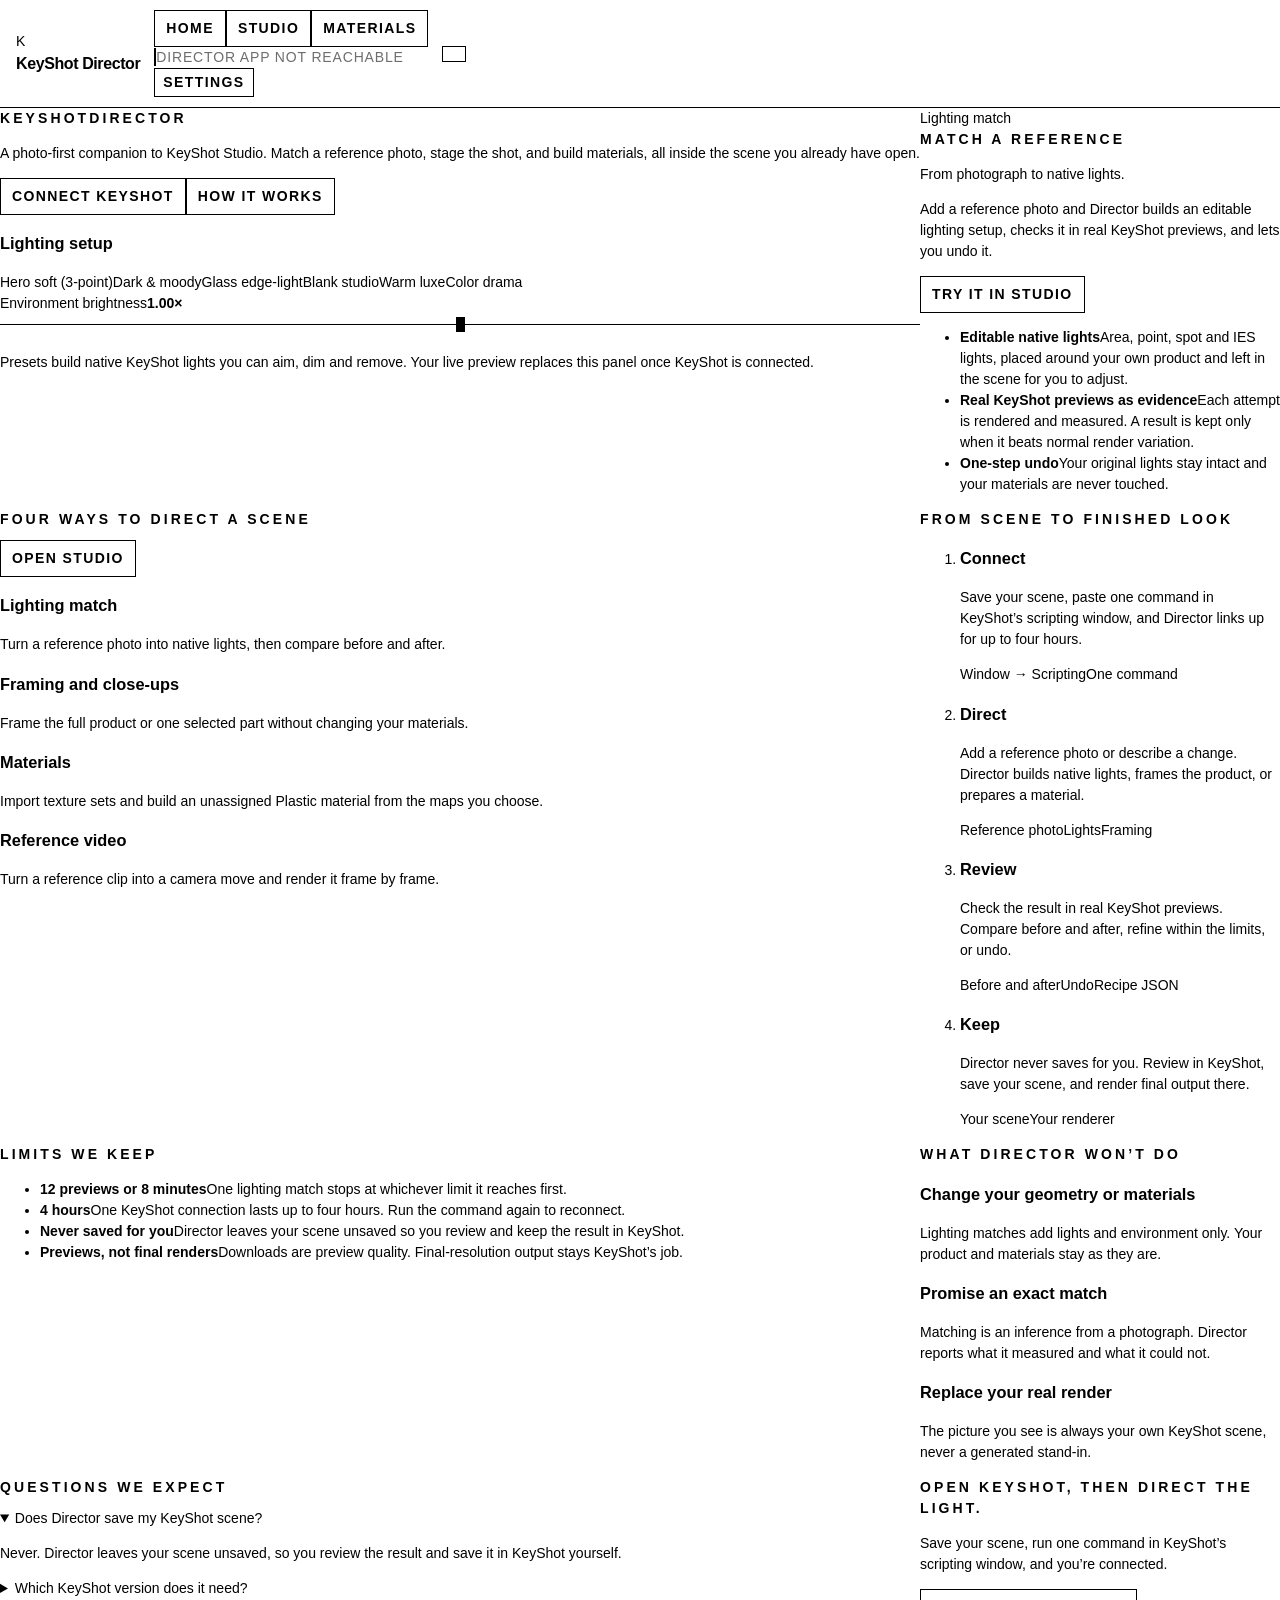
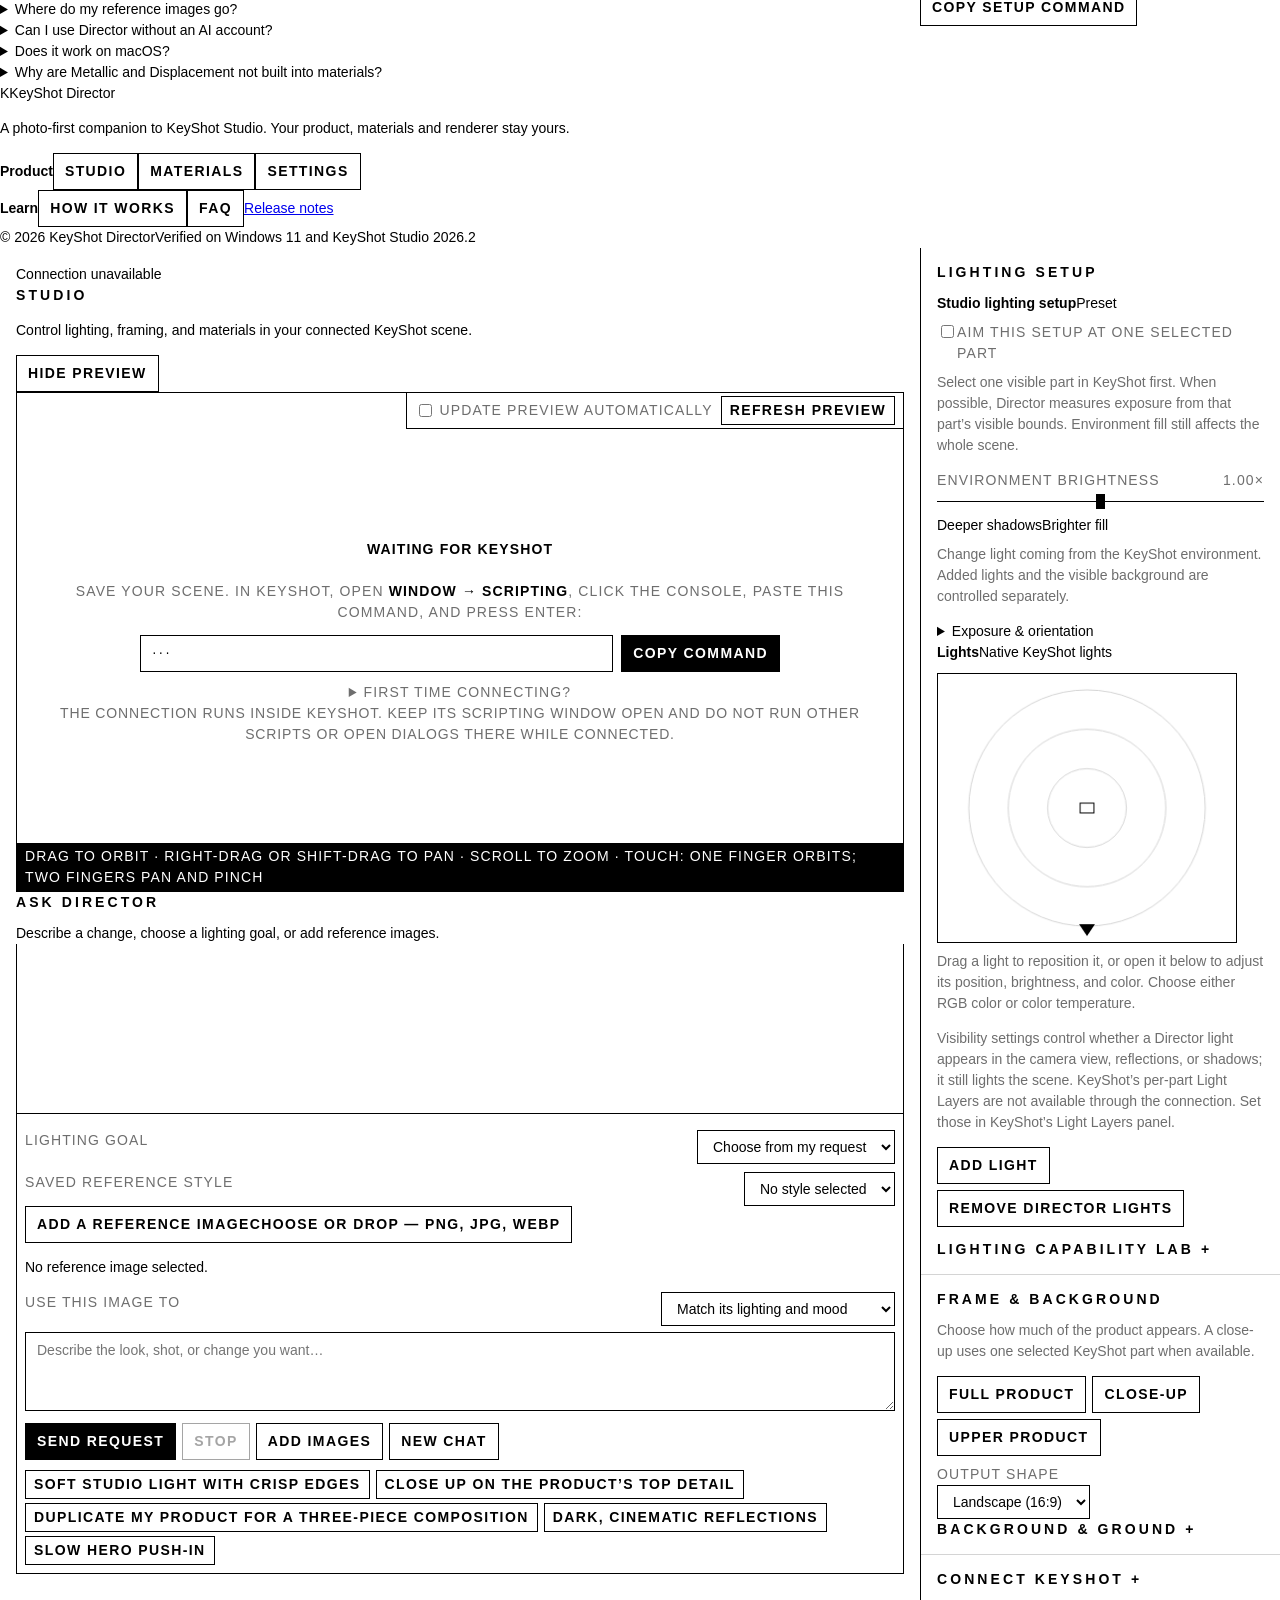
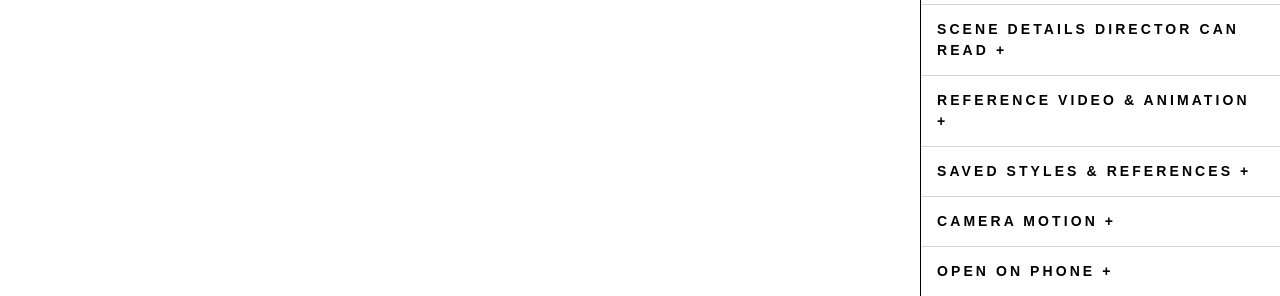
==== commit 4eeb425f: "fix: audit the Orchid UI for slop and settle one radius system - Radii: 16px containers, 12px nested" ====
--- a/server/public/index.html
+++ b/server/public/index.html
@@ -88,21 +88,132 @@
   dialog::backdrop { background:#fffc; }
   #qr { background:#fff; border:1px solid var(--fg); padding:6px; display:inline-block; margin-top:8px; }
 </style>
+<script>document.documentElement.classList.add('js')</script>
 <link rel="stylesheet" href="/director.css?v=20261027">
+<link rel="stylesheet" href="/orchid.css?v=20261029">
 </head>
-<body>
+<body class="orchid">
 <!-- THESIS: A premium workbench for directing the live KeyShot scene. OWN-WORLD: Editorial black-and-white typography, KeyShot blue actions, restrained orange punctuation, and a fine grid reserved for actual editing canvases. STORY: Shape the light, state the intent, then refine from evidence. FIRST VIEWPORT: Scene, unified Director brief, and lighting controls in one glance. FORM: Preserve the wide render and focused native controls; Materials pairs the same live render with the real inspector. FINISH: Clear hierarchy, responsive touch targets, explicit scene state, and no simulated controls. -->
-<header class="app-header">
+<header class="app-header" id="appHeader">
   <div class="brand-lockup"><span class="brand-mark" aria-hidden="true">K</span><h1>KeyShot Director</h1></div>
-  <nav class="workspace-nav" aria-label="Workspaces"><button type="button" data-workspace="studio" aria-current="page">Studio</button><button type="button" data-workspace="materials">Materials</button></nav>
-  <div class="header-actions"><div class="connection-status"><span class="dot" id="dot"></span><span id="status" role="status" aria-live="polite">Checking connection…</span></div><span class="dim" id="mode"></span>
-    <button class="sm solid" id="connectQuick" data-copy disabled hidden title="Copy the setup command, then paste it into KeyShot’s scripting console." aria-label="Copy KeyShot setup command">Copy setup command</button>
-    <button class="sm" id="settingsBtn">Settings</button>
+  <div class="nav-panel" id="navPanel">
+    <nav class="workspace-nav" aria-label="Workspaces"><button type="button" data-workspace="home">Home</button><button type="button" data-workspace="studio" aria-current="page">Studio</button><button type="button" data-workspace="materials">Materials</button></nav>
+    <div class="header-actions"><div class="connection-status"><span class="dot" id="dot"></span><span id="status" role="status" aria-live="polite">Checking connection…</span></div><span class="dim" id="mode"></span>
+      <button class="sm solid" id="connectQuick" data-copy disabled hidden title="Copy the setup command, then paste it into KeyShot’s scripting console." aria-label="Copy KeyShot setup command">Copy setup command</button>
+      <button class="sm" id="settingsBtn">Settings</button>
+    </div>
   </div>
+  <button class="nav-burger" id="navBurger" type="button" aria-label="Menu" aria-expanded="false" aria-controls="navPanel"><span></span><span></span></button>
+  <div class="app-progress" aria-hidden="true"></div>
 </header>
+<main id="homeWorkspace" class="home" hidden aria-label="Home">
+  <section class="hero2">
+    <div class="hero2__txt">
+      <h2 class="hero2__name">KeyShot<span>Director</span></h2>
+      <p class="hero2__lead">A photo-first companion to KeyShot Studio. Match a reference photo, stage the shot, and build materials, all inside the scene you already have open.</p>
+      <div class="hero2__cta"><button type="button" class="btn-dark" data-workspace="studio">Connect KeyShot</button><button type="button" class="btn-text" data-scroll="homeHow">How it works</button></div>
+    </div>
+    <div class="hero2__img" data-ui>
+      <img id="homeShot" alt="Current KeyShot render preview" hidden>
+      <div class="frag" id="homeFrag">
+        <h3>Lighting setup</h3>
+        <div class="frag__chips" aria-hidden="true"><span class="on">Hero soft (3-point)</span><span>Dark &amp; moody</span><span>Glass edge-light</span><span>Blank studio</span><span>Warm luxe</span><span>Color drama</span></div>
+        <div class="frag__row"><span>Environment brightness</span><b>1.00×</b></div>
+        <input type="range" value="50" disabled aria-hidden="true" tabindex="-1">
+        <p class="frag__note">Presets build native KeyShot lights you can aim, dim and remove. Your live preview replaces this panel once KeyShot is connected.</p>
+      </div>
+    </div>
+  </section>
+
+  <section class="sec">
+    <div class="feat">
+      <div class="feat__txt reveal">
+        <span class="pill pill--white"><i></i>Lighting match</span>
+        <h2 class="h2">Match a reference</h2>
+        <p class="feat__sub">From photograph to native lights.</p>
+        <p class="feat__p">Add a reference photo and Director builds an editable lighting setup, checks it in real KeyShot previews, and lets you undo it.</p>
+        <button type="button" class="link-arrow link-arrow--night" data-workspace="studio"><span>Try it in Studio</span><i class="link-arrow__bar"></i></button>
+      </div>
+      <ul class="feat__facts reveal">
+        <li><b>Editable native lights</b><span>Area, point, spot and IES lights, placed around your own product and left in the scene for you to adjust.</span></li>
+        <li><b>Real KeyShot previews as evidence</b><span>Each attempt is rendered and measured. A result is kept only when it beats normal render variation.</span></li>
+        <li><b>One-step undo</b><span>Your original lights stay intact and your materials are never touched.</span></li>
+      </ul>
+    </div>
+  </section>
+
+  <section class="sec works2">
+    <div class="sec-head2"><div><h2 class="h2 reveal">Four ways to direct a scene</h2></div><button type="button" class="link-arrow reveal" data-workspace="studio"><span>Open Studio</span><i class="link-arrow__bar"></i></button></div>
+    <div class="caps">
+      <article class="reveal"><h3 class="h4">Lighting match</h3><p>Turn a reference photo into native lights, then compare before and after.</p></article>
+      <article class="reveal"><h3 class="h4">Framing and close-ups</h3><p>Frame the full product or one selected part without changing your materials.</p></article>
+      <article class="reveal"><h3 class="h4">Materials</h3><p>Import texture sets and build an unassigned Plastic material from the maps you choose.</p></article>
+      <article class="reveal"><h3 class="h4">Reference video</h3><p>Turn a reference clip into a camera move and render it frame by frame.</p></article>
+    </div>
+  </section>
+
+  <section class="sec works2" id="homeHow">
+    <div class="sec-head2"><div><h2 class="h2 reveal">From scene to finished look</h2></div></div>
+    <ol class="steps">
+      <li class="step reveal"><h3 class="h4">Connect</h3><div class="step__body"><p>Save your scene, paste one command in KeyShot’s scripting window, and Director links up for up to four hours.</p><div class="chipbox"><span>Window → Scripting</span><span>One command</span></div></div></li>
+      <li class="step reveal"><h3 class="h4">Direct</h3><div class="step__body"><p>Add a reference photo or describe a change. Director builds native lights, frames the product, or prepares a material.</p><div class="chipbox"><span>Reference photo</span><span>Lights</span><span>Framing</span></div></div></li>
+      <li class="step reveal"><h3 class="h4">Review</h3><div class="step__body"><p>Check the result in real KeyShot previews. Compare before and after, refine within the limits, or undo.</p><div class="chipbox"><span>Before and after</span><span>Undo</span><span>Recipe JSON</span></div></div></li>
+      <li class="step reveal"><h3 class="h4">Keep</h3><div class="step__body"><p>Director never saves for you. Review in KeyShot, save your scene, and render final output there.</p><div class="chipbox"><span>Your scene</span><span>Your renderer</span></div></div></li>
+    </ol>
+  </section>
+
+  <section class="sec works2">
+    <div class="sec-head2"><div><h2 class="h2 reveal">Limits we keep</h2></div></div>
+    <ul class="limits">
+      <li class="reveal"><b>12 previews or 8 minutes</b>One lighting match stops at whichever limit it reaches first.</li>
+      <li class="reveal"><b>4 hours</b>One KeyShot connection lasts up to four hours. Run the command again to reconnect.</li>
+      <li class="reveal"><b>Never saved for you</b>Director leaves your scene unsaved so you review and keep the result in KeyShot.</li>
+      <li class="reveal"><b>Previews, not final renders</b>Downloads are preview quality. Final-resolution output stays KeyShot’s job.</li>
+    </ul>
+  </section>
+
+  <section class="sec works2">
+    <div class="sec-head2"><div><h2 class="h2 reveal">What Director won’t do</h2></div></div>
+    <div class="stance">
+      <article class="reveal"><h3>Change your geometry or materials</h3><p>Lighting matches add lights and environment only. Your product and materials stay as they are.</p></article>
+      <article class="reveal"><h3>Promise an exact match</h3><p>Matching is an inference from a photograph. Director reports what it measured and what it could not.</p></article>
+      <article class="reveal"><h3>Replace your real render</h3><p>The picture you see is always your own KeyShot scene, never a generated stand-in.</p></article>
+    </div>
+  </section>
+
+  <section class="sec faq" id="homeFaq">
+    <div class="reveal"><h2 class="h2">Questions we expect</h2></div>
+    <div class="reveal">
+      <details class="qa" open><summary>Does Director save my KeyShot scene?</summary><p>Never. Director leaves your scene unsaved, so you review the result and save it in KeyShot yourself.</p></details>
+      <details class="qa"><summary>Which KeyShot version does it need?</summary><p>KeyShot Studio 2026.2 on Windows 11 is the verified setup. Director talks to the open scene through KeyShot’s scripting window.</p></details>
+      <details class="qa"><summary>Where do my reference images go?</summary><p>Reference images and KeyShot previews go to the assistant you choose in Settings, only for the request that needs them. Saved style collections stay on this computer.</p></details>
+      <details class="qa"><summary>Can I use Director without an AI account?</summary><p>Director can still run basic commands in offline mode. Reference matching and the conversation need an assistant.</p></details>
+      <details class="qa"><summary>Does it work on macOS?</summary><p>Physical macOS integration is still unverified. Windows 11 with KeyShot Studio 2026.2 is the verified setup.</p></details>
+      <details class="qa"><summary>Why are Metallic and Displacement not built into materials?</summary><p>Those paths are paused for reliability. Director builds a simple Plastic material from Base Color, Roughness, a Normal or Bump map and optional AO, and lists every skipped file.</p></details>
+    </div>
+  </section>
+
+  <section class="cta2">
+    <h2 class="h2 reveal">Open KeyShot, then <span class="hl">direct the light.</span></h2>
+    <p class="reveal">Save your scene, run one command in KeyShot’s scripting window, and you’re connected.</p>
+    <button type="button" class="btn-acc reveal" data-copy aria-label="Copy KeyShot setup command">Copy setup command</button>
+  </section>
+
+  <footer class="foot">
+    <div class="foot__top">
+      <div><div class="brand-lockup"><span class="brand-mark" aria-hidden="true">K</span><span class="brand-name">KeyShot Director</span></div><p>A photo-first companion to KeyShot Studio. Your product, materials and renderer stay yours.</p></div>
+      <div class="foot__cols">
+        <div><b>Product</b><button type="button" data-workspace="studio">Studio</button><button type="button" data-workspace="materials">Materials</button><button type="button" data-open-settings>Settings</button></div>
+        <div><b>Learn</b><button type="button" data-scroll="homeHow">How it works</button><button type="button" data-scroll="homeFaq">FAQ</button><a href="https://github.com/Trostky1/keyshot-director/blob/main/docs/RELEASE_NOTES_2.3.md" target="_blank" rel="noopener">Release notes</a></div>
+      </div>
+    </div>
+    <div class="foot__bottom"><span>© 2026 KeyShot Director</span><span>Verified on Windows 11 and KeyShot Studio 2026.2</span></div>
+  </footer>
+</main>
+
 <main id="studioWorkspace">
   <section class="col">
-    <div class="stage-heading"><div><h2>Studio</h2><p>Control lighting, framing, and materials in your connected KeyShot scene.</p></div><div class="stage-heading-actions"><button type="button" class="preview-toggle" data-preview-toggle aria-controls="stage" aria-expanded="true">Hide preview</button><span class="scene-tag" id="studioSceneTag">Checking scene</span></div></div>
+    <div class="stage-heading"><div><span class="scene-tag" id="studioSceneTag">Checking scene</span><h2>Studio</h2><p>Control lighting, framing, and materials in your connected KeyShot scene.</p></div><div class="stage-heading-actions"><button type="button" class="preview-toggle" data-preview-toggle aria-controls="stage" aria-expanded="true">Hide preview</button></div></div>
     <div id="studioStageHome" class="studio-stage-host"><div class="stage" id="stage"><img id="shot" alt="Current KeyShot render preview" draggable="false"><div class="empty" id="empty"><b>Waiting for KeyShot</b><br><br>Save your scene. In KeyShot, open <b>Window &rarr; Scripting</b>, click the console, paste this command, and press Enter:<div class="connectline"><code class="cline">...</code><button class="solid" data-copy aria-label="Copy KeyShot setup command">Copy command</button></div><details class="first-run-guide"><summary>First time connecting?</summary><ol><li>In KeyShot, open <b>Window &rarr; Scripting</b>.</li><li>Choose <b>KeyShot Director</b> and click <b>Run</b>. If it is missing on Windows, run <b>Install KeyShot Director.bat</b> from the extracted download. On Mac, run <code>bash install-mac.sh</code>, then add the printed folder in KeyShot Preferences &rarr; Folders &rarr; Scripts.</li><li>You can also paste the command above into KeyShot’s scripting console and press Enter.</li></ol><p>Keep both KeyShot and Director open while you work. Your scene preview appears here after they connect.</p></details><span class="dim">The connection runs inside KeyShot. Keep its scripting window open and do not run other scripts or open dialogs there while connected.</span></div><div class="livebar"><label><input type="checkbox" id="live"> Update preview automatically</label><button class="sm" id="refresh" title="Request a fresh render preview from KeyShot">Refresh preview</button></div><div class="hint">Drag to orbit · Right-drag or Shift-drag to pan · Scroll to zoom · Touch: one finger orbits; two fingers pan and pinch</div></div></div>
       <div class="conversation-heading"><h2>Ask Director</h2><span>Describe a change, choose a lighting goal, or add reference images.</span></div>
     <div id="log" role="log" aria-live="polite" aria-relevant="additions text" aria-label="Director conversation"></div>
@@ -271,7 +382,7 @@
 </main>
 
 <section id="materialsWorkspace" class="workspace-page" hidden aria-labelledby="materialsTitle">
-  <div class="workspace-heading"><div><h2 id="materialsTitle">Materials</h2><p>Create a finish, edit a copy, or apply a library material to your KeyShot scene.</p></div><span class="scene-tag" id="materialsSceneTag">Checking scene</span></div>
+  <div class="workspace-heading"><div><span class="scene-tag" id="materialsSceneTag">Checking scene</span><h2 id="materialsTitle">Materials</h2><p>Create a finish, edit a copy, or apply a library material to your KeyShot scene.</p></div></div>
   <section id="libraryMaterialCopyCard" class="workspace-card library-material-quick" aria-label="Copy a material from the KeyShot library">
     <details class="quick-library-details"><summary>Quick copy from the KeyShot library</summary>
       <p class="blurb">Search the KeyShot library, choose a part in KeyShot, then create a separate copy on that part. The library material stays unchanged.</p>
@@ -476,7 +587,7 @@
 $('libraryQuickCopyHost').appendChild($('libraryMaterialCopyCard'));
 let workspacePreviewAnimation = null;
 function showWorkspace(name, animate = false) {
-  if (!['studio','materials'].includes(name)) name = 'studio';
+  if (!['home','studio','materials'].includes(name)) name = 'studio';
   const currentWorkspace = document.querySelector('[data-workspace][aria-current="page"]')?.dataset.workspace;
   if (currentWorkspace === name) { history.replaceState(null, '', '#' + name); return; }
   if (workspacePreviewAnimation) workspacePreviewAnimation.cancel();
@@ -484,12 +595,13 @@
   const previousRect = animate && currentWorkspace && !reduceMotion && typeof sceneStage.animate === 'function'
     ? sceneStage.getBoundingClientRect() : null;
   (name === 'materials' ? materialsStageHost : studioStageHome).appendChild(sceneStage);
-  for (const key of ['studio','materials']) {
+  for (const key of ['home','studio','materials']) {
     $(`${key}Workspace`).hidden = key !== name;
     const button = document.querySelector(`[data-workspace="${key}"]`);
     if (key === name) button.setAttribute('aria-current','page'); else button.removeAttribute('aria-current');
   }
   history.replaceState(null, '', '#' + name);
+  if (animate) window.scrollTo(0, 0);
   if (!previousRect || previousRect.width < 1 || previousRect.height < 1) return;
   const nextRect = sceneStage.getBoundingClientRect();
   if (nextRect.width < 1 || nextRect.height < 1) return;
@@ -509,7 +621,36 @@
   animation.onfinish = clearAnimation;
   animation.oncancel = clearAnimation;
 }
-document.querySelectorAll('[data-workspace]').forEach(button => button.onclick = () => showWorkspace(button.dataset.workspace, true));
+// Orchid shell: phone menu, working indicator, Home page behavior.
+const appHeader = $('appHeader'), navBurger = $('navBurger');
+function setMenu(open) {
+  appHeader.classList.toggle('nav--open', open);
+  navBurger.setAttribute('aria-expanded', String(open));
+  document.documentElement.style.overflow = open ? 'hidden' : '';
+}
+navBurger.onclick = () => setMenu(!appHeader.classList.contains('nav--open'));
+document.addEventListener('keydown', e => { if (e.key === 'Escape') setMenu(false); });
+window.matchMedia?.('(max-width: 760px)').addEventListener?.('change', e => { if (!e.matches) setMenu(false); });
+$('settingsBtn').addEventListener('click', () => setMenu(false));
+document.querySelectorAll('[data-workspace]').forEach(button => button.onclick = () => { showWorkspace(button.dataset.workspace, true); setMenu(false); });
+document.querySelectorAll('[data-scroll]').forEach(button => button.onclick = () => document.getElementById(button.dataset.scroll)?.scrollIntoView({ behavior: window.matchMedia?.('(prefers-reduced-motion: reduce)').matches ? 'auto' : 'smooth', block: 'start' }));
+document.querySelectorAll('[data-open-settings]').forEach(button => button.onclick = () => $('settingsBtn').click());
+function syncWorking() { appHeader.classList.toggle('is-working', Boolean($('busy').textContent.trim()) || !$('photoStop').disabled || !$('stopBtn').disabled); }
+const workingObserver = new MutationObserver(syncWorking);
+workingObserver.observe($('busy'), { childList: true, characterData: true, subtree: true });
+for (const id of ['photoStop', 'stopBtn']) workingObserver.observe($(id), { attributes: true, attributeFilter: ['disabled'] });
+syncWorking();
+const homeShot = $('homeShot');
+function syncHomeShot() {
+  const shot = $('shot'), live = Boolean(shot.getAttribute('src')) && shot.naturalWidth > 0 && shot.style.display !== 'none';
+  if (live && homeShot.getAttribute('src') !== shot.getAttribute('src')) homeShot.src = shot.getAttribute('src');
+  homeShot.hidden = !live; $('homeFrag').hidden = live;
+}
+$('shot').addEventListener('load', syncHomeShot); $('shot').addEventListener('error', syncHomeShot);
+if ('IntersectionObserver' in window) {
+  const reveal = new IntersectionObserver(entries => entries.forEach(entry => { if (entry.isIntersecting) { entry.target.classList.add('in'); reveal.unobserve(entry.target); } }), { rootMargin: '0px 0px -8% 0px' });
+  document.querySelectorAll('.reveal').forEach(el => reveal.observe(el));
+} else document.querySelectorAll('.reveal').forEach(el => el.classList.add('in'));
 showWorkspace(location.hash.slice(1));
 window.addEventListener('hashchange', () => showWorkspace(location.hash.slice(1), true));
 async function busy(btn, fn) { btn && btn.classList.add('busy'); try { return await fn(); } catch (e) { toast(e.message); } finally { btn && btn.classList.remove('busy'); } }
